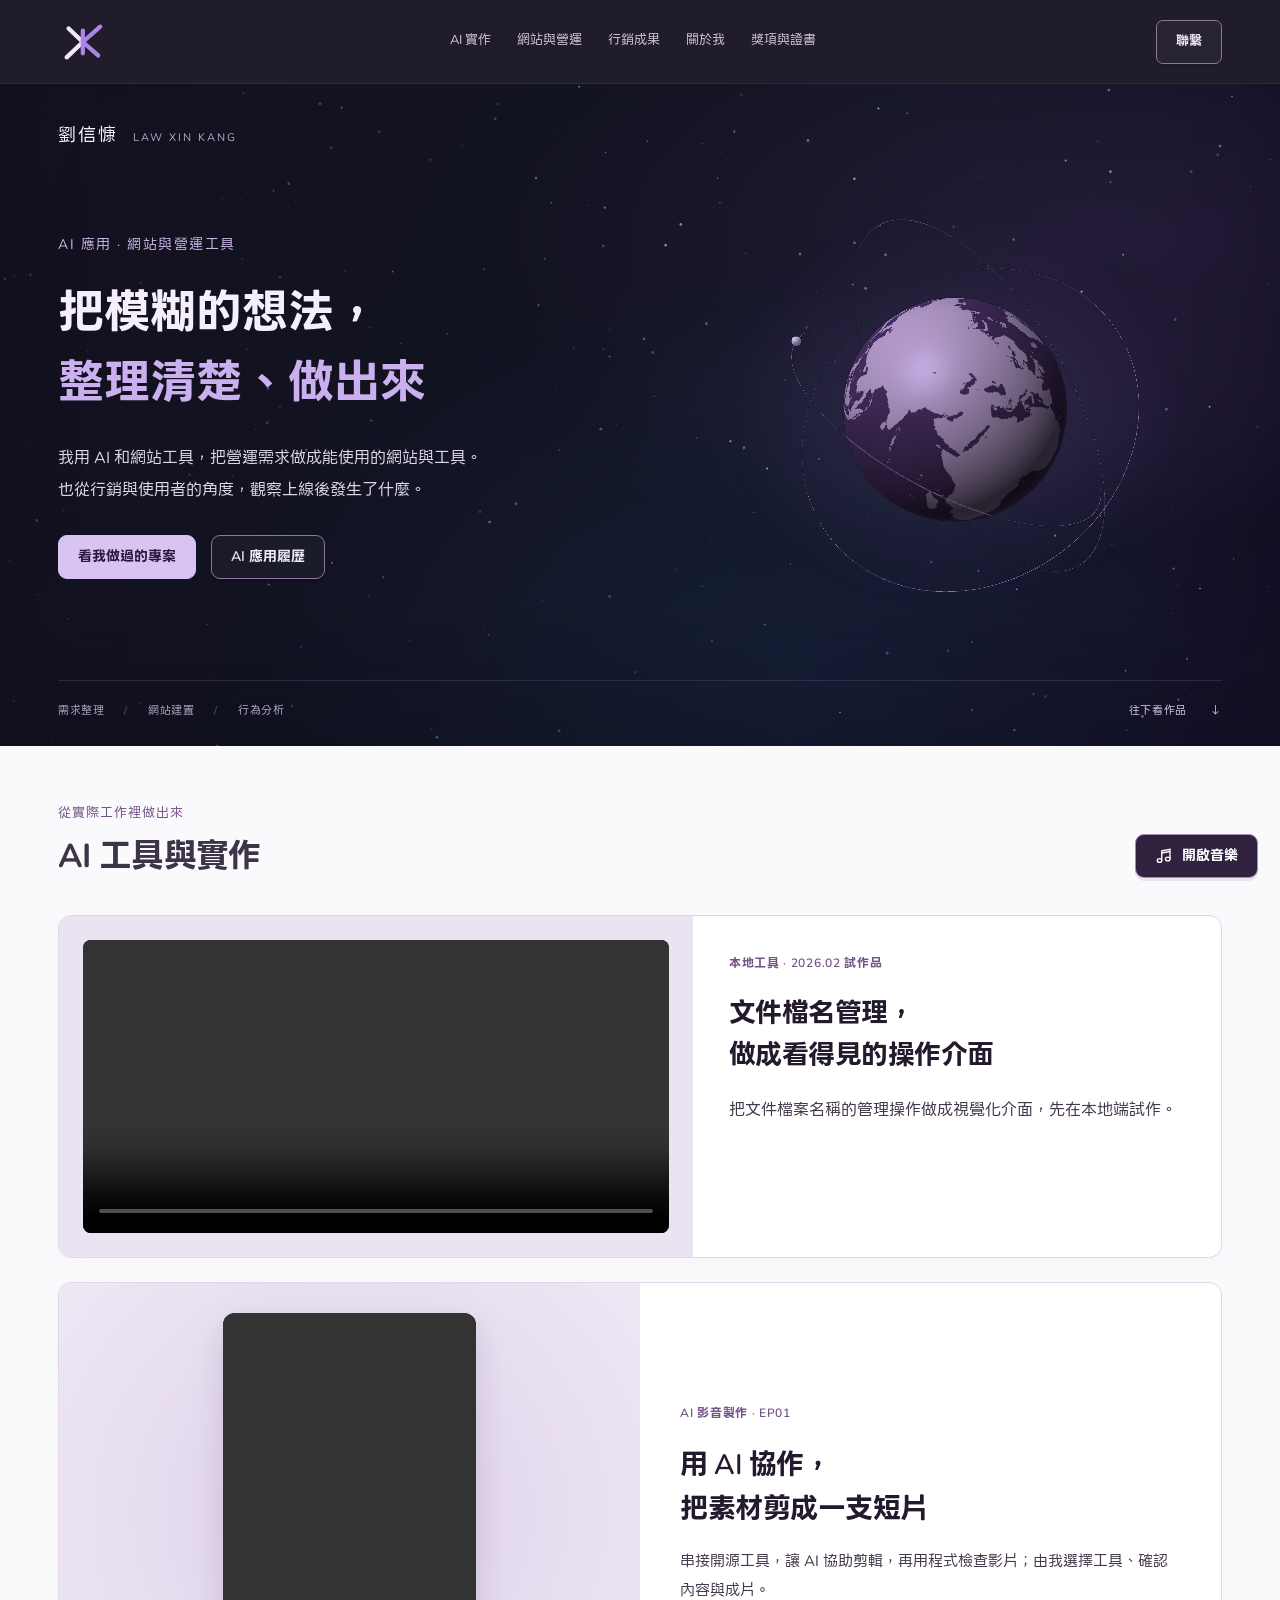
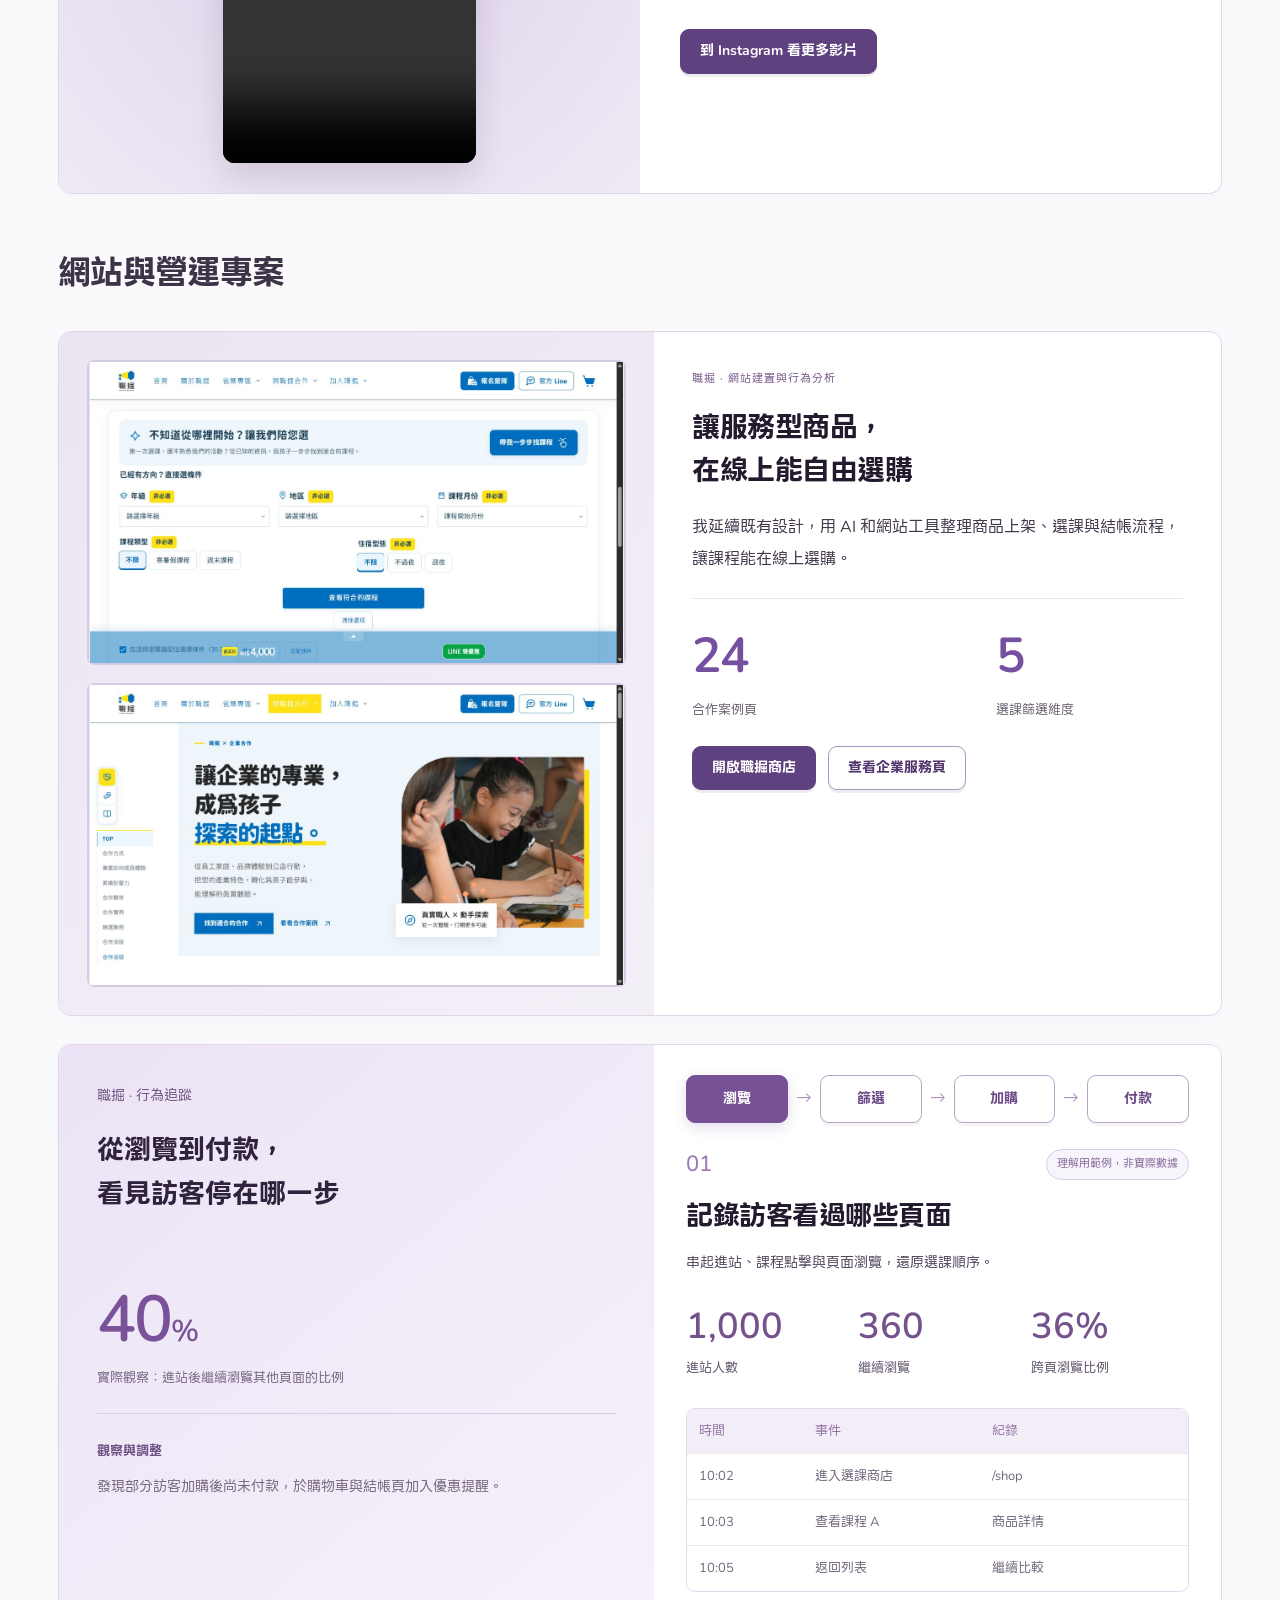
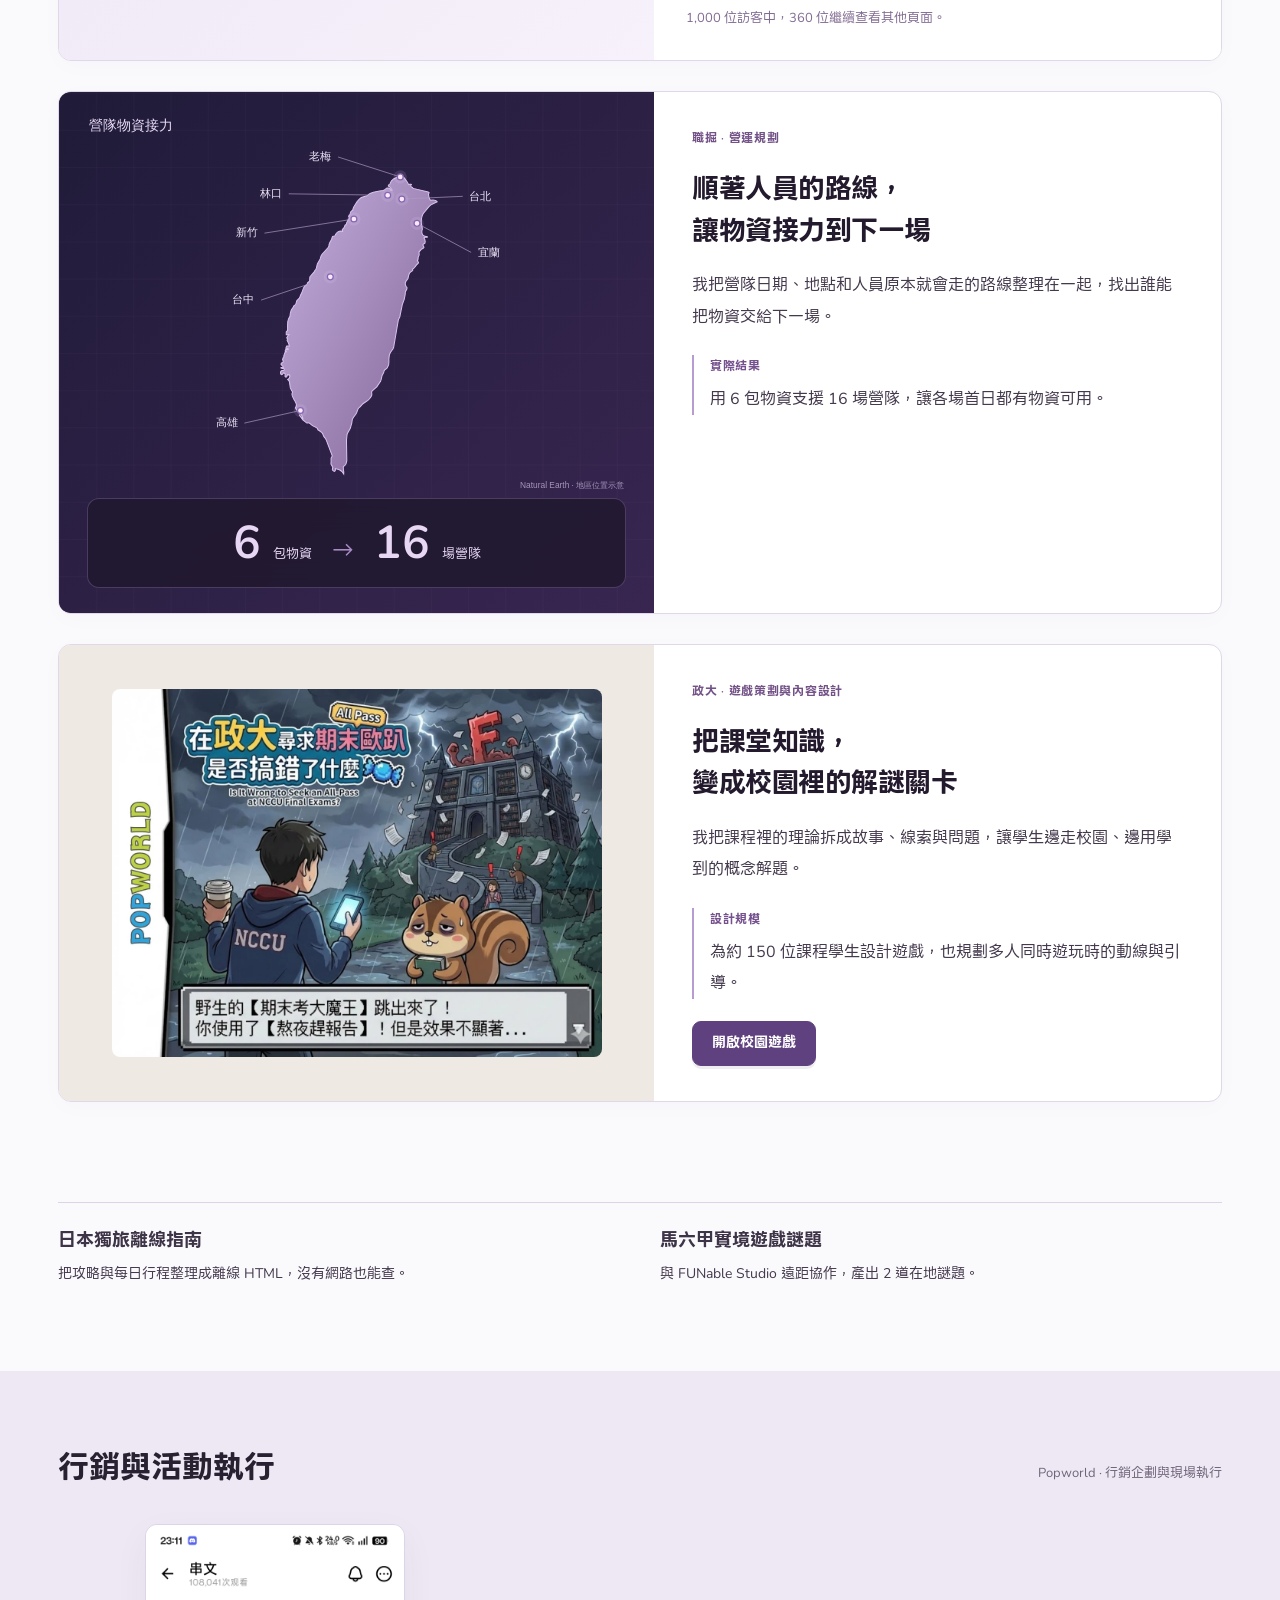
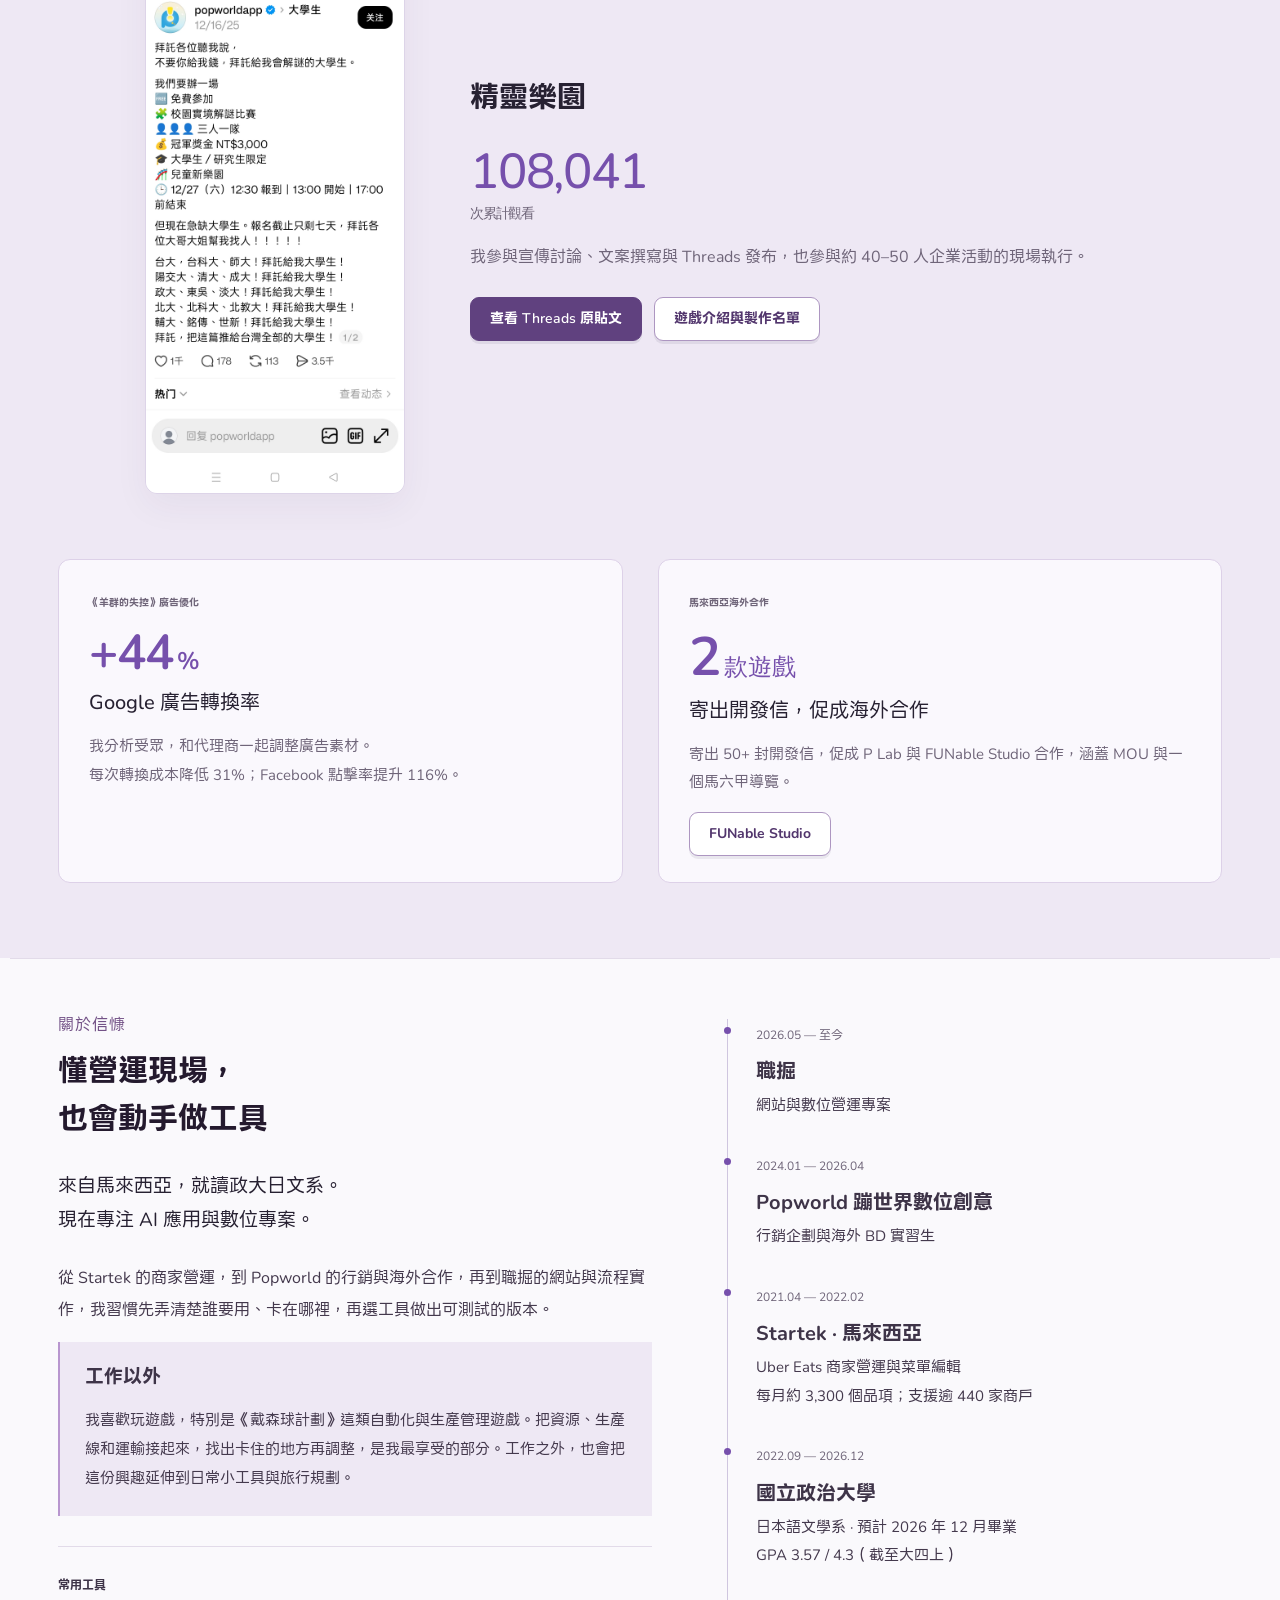
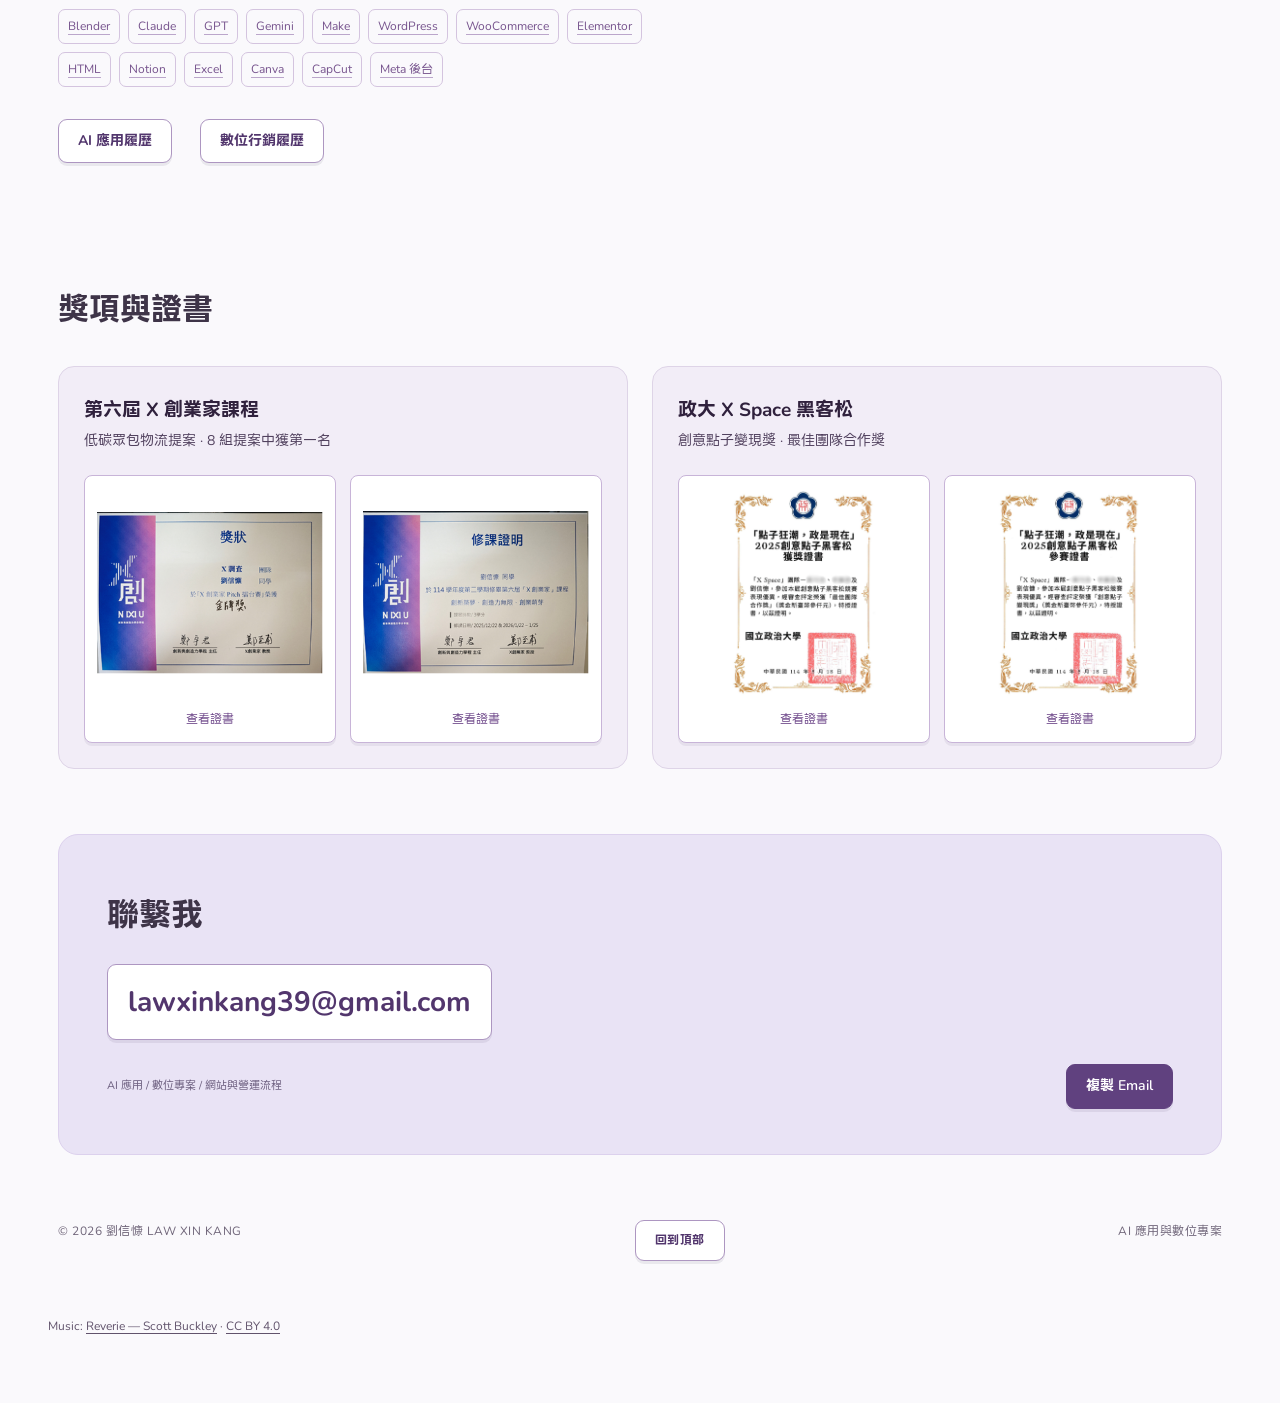
==== index.html @ 1398ddf8 "Add portfolio website" ====
<!doctype html>
<html lang="zh-Hant"><head><meta charset="UTF-8"><meta name="viewport" content="width=device-width, initial-scale=1"><meta name="description" content="劉信慷 Law Xin Kang 的個人作品集。用 AI 和網站工具，把模糊的想法整理清楚，做成能使用的網站與工具。"><meta name="theme-color" content="#131025"><title>劉信慷 Law Xin Kang｜AI 應用與數位專案</title><link rel="icon" href="xk-logo.svg?v=04" type="image/svg+xml"><script src="app.js" defer></script><style>500;600;700;800;900&family=Space+Grotesk:wght@400;500;600;700&display=swap');
:root{--bg:#f7f6fa;--ink:#211c35;--muted:#686275;--purple:#7148d5;--blue:#315be8;--red:#d8465b;--line:#dedbe7;--dark:#131025;--radius:18px;--nav:85px}*{box-sizing:border-box}html{scroll-behavior:smooth;scroll-padding-top:calc(var(--nav) + 24px)}body{margin:0;background:var(--bg);color:var(--ink);font-family:'Nunito','Huninn',sans-serif;font-size:16px;line-height:1.85}a{color:inherit;text-decoration:none}button{font:inherit;cursor:pointer}a,button,summary{-webkit-tap-highlight-color:transparent}a:focus-visible,button:focus-visible,summary:focus-visible{outline:3px solid var(--blue);outline-offset:6px}::selection{background:#d7c5ff;color:#211c35}.wrap{max-width:1260px;margin:0 auto;padding-left:48px;padding-right:48px}header{height:var(--nav);position:sticky;top:0;z-index:20;display:flex;align-items:center;justify-content:space-between;padding:0 max(32px,calc((100vw - 1164px)/2));background:#f7f6faf2;border-bottom:1px solid var(--line);backdrop-filter:blur(16px)}.wordmark{font-size:30px;font-weight:700;letter-spacing:-2px}.wordmark span{color:var(--purple);margin-left:4px}nav{display:flex;gap:36px;font-size:14px}nav a,.text-link{position:relative}nav a:after,.text-link:after{content:'';position:absolute;left:0;right:0;bottom:-5px;height:1px;background:var(--purple);transform:scaleX(0);transform-origin:left;transition:transform .25s}nav a:hover:after,.text-link:hover:after{transform:scaleX(1)}.contact-nav{font-size:14px;border:1px solid var(--line);border-radius:50px;padding:8px 18px}.contact-nav:hover{border-color:var(--purple);background:#ece7f6}.contact-nav span{margin-left:18px}.eyebrow,.edition,.mini{font-size:11px;font-weight:600;letter-spacing:1.6px}.eyebrow{margin:0 0 20px;color:var(--muted)}.hero{padding-top:40px}.hero-top,.hero-bottom{display:flex;align-items:center;justify-content:space-between}.hero-top .eyebrow{margin:0}.eyebrow i{display:inline-block;background:var(--purple);width:7px;height:7px;border-radius:50%;margin-right:10px}.edition{color:var(--muted)}.hero-grid{display:grid;grid-template-columns:1.25fr 1fr;gap:40px;align-items:center;min-height:560px;padding:50px 0 64px}.role{color:var(--purple);font-size:14px;letter-spacing:2px;margin-bottom:20px}h1{font-size:clamp(38px,4.3vw,59px);line-height:1.4;letter-spacing:-2px;margin:0 0 24px;font-weight:800}h1 .highlight{display:inline;background:linear-gradient(110deg,var(--purple),var(--blue));background-clip:text;color:transparent}.intro{font-size:15px;line-height:2;color:var(--muted);max-width:540px}.actions{display:flex;gap:28px;align-items:center;flex-wrap:wrap;margin-top:32px}.button{display:inline-flex;gap:30px;align-items:center;padding:13px 23px;border-radius:50px;font-size:14px;font-weight:500;transition:background .2s,transform .2s}.primary{color:white;background:var(--ink)}.primary:hover{background:var(--purple);transform:translateY(-3px)}.button span,.email-link span{display:inline-block;transition:transform .25s}.button:hover span,.email-link:hover span{transform:translate(3px,-3px)}.text-link{font-size:13px}.hero-bottom{border-top:1px solid var(--line);padding:21px 0;font-size:11px;letter-spacing:1px;color:var(--muted)}.system{position:relative;height:400px;isolation:isolate;border:1px solid #d8d2e8;border-radius:180px 180px 26px 26px;background:radial-gradient(ellipse at 45% 45%,#c7b7f74d,transparent 65%);overflow:hidden}.system-head,.system-foot{position:absolute;left:25px;right:25px;font-size:9px;letter-spacing:1.4px;display:flex;justify-content:space-between}.system-head{top:30px}.system-foot{bottom:24px;justify-content:center;color:var(--muted)}.red-dot{width:7px;height:7px;border-radius:50%;background:var(--red)}.orbit{width:275px;height:275px;border:1px solid #b9a9dc;border-radius:50%;position:absolute;left:50%;top:49%;transform:translate(-50%,-50%) rotate(-25deg)}.orbit-two{width:180px;height:330px;transform:translate(-50%,-50%) rotate(40deg);border-color:#aab8ec}.core{position:absolute;left:50%;top:49%;transform:translate(-50%,-50%);display:flex;flex-direction:column;align-items:center;justify-content:center;width:172px;height:172px;background:var(--dark);color:white;border-radius:50%;box-shadow:0 18px 50px #6852a33b}.core strong{font-size:34px;letter-spacing:-1px}.core span{font-size:9px;color:#c7beda;letter-spacing:1px}.node{position:absolute;padding:8px 13px;font-size:11px;background:#fbfaff;border:1px solid var(--line);border-radius:30px;box-shadow:0 6px 18px #2815480b}.node b{font-size:10px;color:var(--purple);margin-right:8px}.n1{top:82px;left:25px}.n2{top:106px;right:18px}.n3{bottom:89px;left:18px}.n4{bottom:70px;right:24px}.works,.approach,.about{padding-top:102px;padding-bottom:100px}.section-heading{display:flex;justify-content:space-between;align-items:flex-end;gap:35px;margin-bottom:42px}h2{font-size:36px;line-height:1.55;letter-spacing:-1px;margin:0;font-weight:700}.section-heading>p{font-size:13px;color:var(--muted);margin:0 0 6px;line-height:1.9}.project{border:1px solid var(--line);border-radius:var(--radius);overflow:hidden;background:#fff}.featured{display:grid;grid-template-columns:1fr 1fr;margin-bottom:28px}.project-art{position:relative;overflow:hidden;min-height:300px;padding:28px 32px 45px}.commerce{background:#eae5f6;display:flex;align-items:center;min-height:470px}.art-caption{position:absolute;top:22px;left:28px;font-size:9px;letter-spacing:1.3px;color:#65577e}.visual-note{position:absolute;bottom:15px;left:20px;right:20px;text-align:center;font-size:9px;color:#706282}.browser-model{width:100%;border:1px solid #bfb3d6;border-radius:10px;overflow:hidden;background:#fcfbff;transform:rotate(-3deg);box-shadow:15px 24px 0 #d5cbea;transition:transform .4s}.project:hover .browser-model{transform:rotate(0)}.browser-bar{background:#f0ecf6;padding:9px 12px;display:flex;gap:5px;align-items:center;border-bottom:1px solid #d8d1e5}.browser-bar i{height:5px;width:5px;background:#b1a7c2;border-radius:50%}.browser-bar span{margin-left:auto;font-size:8px;color:#7e708e}.browser-content{padding:24px}.mock-nav{font-weight:800;color:#54406f;font-size:13px}.mock-nav span{float:right;font-size:7px;font-weight:400;letter-spacing:1px}.mock-title{font-size:24px;font-weight:700;margin:22px 0 15px}.chips{display:flex;gap:6px;flex-wrap:wrap}.chips span{font-size:8px;border:1px solid #d2c8e2;border-radius:20px;padding:3px 11px}.mock-cards{display:flex;gap:9px;margin-top:20px}.mock-cards>div{width:33.3%;height:97px;background:#ded7ef;border-radius:5px;padding:12px;display:flex;flex-direction:column;justify-content:space-between}.mock-cards>div:nth-child(2){background:#dbe3fa}.mock-cards>div:nth-child(3){background:#f0dae1}.mock-cards em{font-size:22px;font-style:normal;color:#6e568d}.mock-cards b{font-size:10px}.mock-check{font-size:9px;margin-top:18px;padding-top:12px;border-top:1px solid var(--line)}.mock-check span{float:right;color:var(--purple)}.project-copy{padding:36px}.project-copy .eyebrow{font-size:10px;letter-spacing:.7px;margin-bottom:18px}.project-copy h3{font-size:26px;line-height:1.6;margin:0 0 18px;letter-spacing:-.5px}.project-copy>p{color:var(--muted);font-size:14px;line-height:1.9}.metrics{display:flex;gap:35px;margin:26px 0}.metrics strong{display:block;font-size:35px;font-weight:500;line-height:1.2}.metrics span{font-size:10px;color:var(--muted)}.tags{display:flex;gap:7px;flex-wrap:wrap;margin:22px 0}.tags span{background:#f4f1f9;padding:3px 9px;border-radius:4px;font-size:10px;color:#6b587f}details{border-top:1px solid var(--line)}summary{list-style:none;cursor:pointer;display:flex;align-items:center;justify-content:space-between;gap:15px;padding-top:18px;font-size:13px;font-weight:500}summary::-webkit-details-marker{display:none}summary>span:last-child{color:var(--purple);font-size:21px;transition:transform .2s}details[open] summary>span:last-child{transform:rotate(45deg)}.detail{padding-top:5px;animation:reveal .3s ease}.detail h4{font-size:13px;margin:23px 0 8px}.detail p{font-size:13px;color:var(--muted);margin:0}.project-pair{display:grid;grid-template-columns:1fr 1fr;gap:28px;align-items:start}.journey{background:#e8edf9}.journey-flow{display:flex;align-items:center;gap:11px;margin-top:55px;justify-content:center}.journey-flow span{background:#fff;padding:12px 18px;border-radius:7px;font-size:12px;box-shadow:0 5px 12px #315be80a}.journey-flow b{font-size:15px;color:#8498cb;font-weight:400}.journey-flow .pay{border:1px dashed var(--red);color:var(--red);background:#fff8fa}.insight{display:flex;gap:12px;margin:25px auto 0;width:max-content;max-width:100%;align-items:flex-start}.insight i{background:var(--red);width:5px;height:5px;margin-top:9px;border-radius:50%}.insight small{font-size:8px;color:#636d8f;letter-spacing:1px}.insight strong{display:block;font-size:18px}.insight p{font-size:10px;color:#65708d;margin:4px 0}.logistics{background:#221b36;color:white}.logistics .art-caption,.logistics .visual-note{color:#c6badc}.route-graphic{position:relative;height:190px;margin-top:15px}.route-number{position:absolute;top:65px;width:100%;text-align:center;font-size:50px;letter-spacing:-2px}.route-number span{font-size:10px;letter-spacing:0;margin:0 6px;color:#c3b7d8}.route-number b{font-size:25px;color:#9981cd;padding:0 8px}.route-line{position:absolute;border-top:1px solid #675087;width:90%;left:5%;transform:rotate(-12deg);top:48px}.r2{transform:rotate(16deg);top:148px;border-color:#535d9d}.r3{transform:rotate(-8deg);top:155px;border-color:#a95164}.dot{position:absolute;height:10px;width:10px;border:2px solid #a793ca;background:#221b36;border-radius:50%}.d1{left:8%;top:72px}.d2{left:48%;top:36px}.d3{right:9%;top:7px}.d4{left:20%;top:154px;border-color:#ee8195}.d5{right:9%;top:187px;border-color:#7592ed}.route-places{font-size:9px;letter-spacing:.4px;text-align:center;color:#c3b7d8}.marketing{background:var(--dark);color:#f8f6ff;padding:80px 0}.marketing .eyebrow,.marketing .section-heading>p{color:#b6abc9}.marketing h2{font-size:31px}.impact-grid{display:grid;grid-template-columns:repeat(3,1fr);gap:45px}.impact-grid article{border-top:1px solid #463c5e;padding-top:24px}.impact-grid .mini{color:#b9accd;font-size:10px;letter-spacing:0}.impact-grid strong{display:block;font-size:65px;line-height:1.5;letter-spacing:-2px;font-weight:500;color:#bb9aff}.impact-grid article:nth-child(2) strong{color:#8da6ff}.impact-grid article:nth-child(3) strong{color:#f39aab}.impact-grid strong span{font-size:24px;letter-spacing:0;margin-left:5px}.impact-grid h3{font-size:16px;font-weight:500;margin:0}.impact-grid p{font-size:12px;color:#b9b0c8}.data-note{font-size:10px;color:#a99dbd;margin-top:28px}.steps{display:grid;grid-template-columns:repeat(4,1fr);gap:28px;padding-top:15px}.steps article{border-top:1px solid var(--line);padding-top:24px}.steps span{font-size:10px;color:var(--purple);letter-spacing:.6px}.steps h3{font-size:20px;font-weight:600;margin:20px 0 10px}.steps p{font-size:13px;color:var(--muted)}.experiments{margin-top:72px;background:#eeebf3;border-radius:var(--radius);padding:32px 38px;display:grid;grid-template-columns:.85fr 1.4fr;column-gap:50px}.experiments>div{grid-row:1/4}.experiments h3{font-size:20px;max-width:250px}.experiments details:first-of-type{border:0}.experiments summary{padding:17px 0}.experiments summary b{font-size:14px;font-weight:500}.experiments small{display:block;color:var(--muted);font-size:10px;margin-top:4px}.experiments details p{font-size:13px;color:var(--muted);padding-bottom:15px;margin:0}.about{border-top:1px solid var(--line);display:grid;grid-template-columns:1fr 1fr;gap:110px}.about-lead{font-size:24px!important;color:var(--ink)!important;line-height:1.8!important;margin:25px 0}.about>div>p{font-size:14px;color:var(--muted);line-height:2}.toolbox{margin-top:30px;border-top:1px solid var(--line);padding-top:18px}.toolbox h3{font-size:12px}.toolbox p{font-size:12px;color:var(--muted);line-height:2.2}.timeline article{border-left:1px solid #cfc6df;padding:0 0 30px 28px;position:relative}.timeline article:before{content:'';position:absolute;left:-4px;top:8px;height:7px;width:7px;border-radius:50%;background:var(--purple)}time{font-size:11px;color:var(--muted)}.timeline h3{font-size:16px;margin:8px 0 5px}.timeline p{font-size:12px;color:var(--muted);margin:0}.awards{background:#ebe6f4;border-radius:10px;padding:22px 28px;margin-top:8px}.awards span{font-size:10px;color:var(--purple)}.awards p{margin-top:15px}.awards b{font-weight:500;color:var(--ink)}.contact{background:#e9e3f5;border:1px solid #dcd1ed;border-radius:20px;padding-top:55px;padding-bottom:45px;margin-bottom:65px;max-width:1164px}.contact h2{font-size:38px;line-height:1.6}.contact h2 span{color:var(--purple)}.email-link{display:flex;justify-content:space-between;font-size:clamp(18px,3vw,34px);border-bottom:1px solid #c8b9df;padding:28px 0 20px;letter-spacing:-.8px}.contact-bottom{display:flex;align-items:center;flex-wrap:wrap;gap:18px;margin-top:24px;font-size:11px;color:#6a5c7d}.contact-bottom button{margin-left:auto;border:1px solid #c8b9df;background:transparent;border-radius:30px;font-size:11px;padding:8px 17px;color:var(--ink)}.contact-bottom button:hover{background:#dfd4ef}#copy-status:empty{display:none}footer{display:flex;justify-content:space-between;padding-bottom:35px;font-size:10px;color:var(--muted);letter-spacing:.5px}.skip{position:fixed;top:-100px;left:20px;z-index:50;padding:12px;background:white}.skip:focus{top:10px}@keyframes reveal{from{opacity:0;transform:translateY(8px)}to{opacity:1;transform:translateY(0)}}.hero-grid>div:first-child{animation:reveal .65s ease both}.hero-grid>.system{animation:reveal .8s .1s ease both}@media(min-width:1500px){.hero-grid{min-height:640px}}@media(max-width:1000px){.wrap{padding-left:30px;padding-right:30px}.hero-grid{gap:25px;grid-template-columns:1.2fr 1fr}h1{font-size:43px}.system{height:350px}.orbit{width:230px;height:230px}.orbit-two{width:150px;height:280px}.core{width:145px;height:145px}.node{padding:6px 9px;font-size:10px}.n1{left:8px}.n2{right:8px}.n3{left:8px}.n4{right:8px}.project-copy{padding:28px}.project-art{padding-left:22px;padding-right:22px}.journey-flow{gap:7px}.journey-flow span{padding:10px 12px}.about{gap:55px}.contact{margin-left:30px;margin-right:30px}.metrics{gap:24px}}
@media(max-width:740px){:root{--nav:72px}header{padding:0 22px}nav{gap:18px;font-size:12px}.contact-nav{display:none}.wordmark{font-size:25px}.wrap{padding-left:22px;padding-right:22px}.hero{padding-top:25px}.edition{display:none}.hero-grid{grid-template-columns:1fr;padding:26px 0 30px;gap:35px}.role{font-size:12px;margin:5px 0 16px}h1{font-size:clamp(35px,8.2vw,51px);letter-spacing:-1.5px}.intro{font-size:14px}.desktop{display:none}.actions{gap:22px;margin-top:24px}.system{max-width:430px;width:100%;margin:auto;height:330px;border-radius:130px 130px 20px 20px}.system-head{top:25px;font-size:8px}.n1{left:22px;top:75px}.n2{right:22px;top:85px}.n3{left:22px;bottom:70px}.n4{right:22px;bottom:65px}.hero-bottom{font-size:9px;gap:15px;align-items:flex-start}.hero-bottom span{max-width:160px}.works,.approach,.about{padding-top:64px;padding-bottom:64px}.section-heading{display:block;margin-bottom:28px}h2{font-size:28px}.section-heading>p{margin-top:18px;font-size:12px}.eyebrow{font-size:9px;margin-bottom:16px}.featured{display:block}.commerce{min-height:380px;padding:60px 35px}.browser-model{max-width:420px;margin:auto}.project-pair{grid-template-columns:1fr;gap:24px}.project-copy{padding:26px}.project-copy h3{font-size:23px}.project-copy>p{font-size:13px}.project-art{min-height:285px}.metrics strong{font-size:31px}.metrics{gap:32px}.journey-flow{gap:10px}.journey-flow span{padding:10px 15px}.marketing{padding:55px 0}.marketing h2{font-size:27px}.impact-grid{grid-template-columns:1fr;gap:22px}.impact-grid strong{font-size:54px}.impact-grid p{max-width:400px}.steps{grid-template-columns:1fr 1fr;gap:24px}.steps h3{font-size:18px}.steps p{font-size:12px}.experiments{display:block;padding:26px;margin-top:40px}.experiments>div{margin-bottom:18px}.experiments h3{max-width:none;font-size:19px}.experiments summary b{font-size:12px}.about{display:block}.about .timeline{margin-top:50px}.about-lead{font-size:21px!important}.contact{margin:0 16px 40px;padding:32px 25px}.contact h2{font-size:26px}.email-link{font-size:20px;letter-spacing:-.7px;gap:10px}.contact-bottom{font-size:10px;gap:12px}.contact-bottom button{margin-left:0}footer{font-size:8px;gap:20px;flex-wrap:wrap}footer>span:last-child{display:none}}
@media(prefers-reduced-motion:reduce){html{scroll-behavior:auto}*,*:before,*:after{animation:none!important;transition:none!important}}

/* Original composition, with bounded evidence and readable controls. */
.wordmark img{display:block;width:56px;height:56px}.contact-nav{font-size:14px}.button.secondary{border:1px solid #b2a1c7;color:var(--ink);background:transparent}.button.secondary:hover{background:#e9e1f4}.hero-grid{min-height:520px}.intro{font-size:16px}.hero-top .eyebrow{font-size:12px}.project-copy>p{font-size:15px}.project-copy .eyebrow{font-size:12px}.project-cta{margin-top:14px}.project-art.real-commerce{padding:32px;display:flex;align-items:center;min-height:470px}.real-commerce>a{display:block;width:100%}.real-commerce img{display:block;width:100%;height:auto;border-radius:8px;border:1px solid #d3c8e2;box-shadow:0 12px 28px #2c174514}.real-commerce .commerce-secondary{width:72%;margin:22px 0 0 auto}.campus-feature{margin-top:28px;margin-bottom:0}.campus-art{display:flex;align-items:center;justify-content:center;background:#eee9e3;padding:30px;min-height:420px}.campus-art>img{width:100%;height:auto;max-width:520px;border-radius:8px}.campus-inset{display:flex;align-items:center;gap:18px;margin:24px 0}.campus-inset img{width:46%;max-width:240px;height:auto;border-radius:6px}.campus-inset p{font-size:12px;line-height:1.9;color:var(--muted)}.marketing{background:#efebf5;color:var(--ink)}.marketing .section-heading>p{color:var(--muted)}.fairy-evidence{display:grid;grid-template-columns:270px 1fr;gap:65px;align-items:center;max-width:940px;margin:0 auto 65px}.threads-evidence{display:block;border:1px solid #ddd4e8;border-radius:12px;overflow:hidden;box-shadow:0 12px 35px #37234f0d}.threads-evidence img{display:block;width:100%;height:auto}.fairy-evidence h3{font-size:28px;margin:0}.fairy-evidence p{font-size:15px;color:var(--muted);line-height:1.9}.fairy-evidence .fairy-number{font-size:44px;line-height:1.4;color:var(--purple);margin:20px 0;font-weight:500}.fairy-number span{font-size:14px;color:var(--muted);display:block}.fairy-evidence .attribution{font-size:12px}.fairy-evidence .actions{gap:12px;margin-top:24px}.fairy-evidence .button{font-size:13px;padding:12px 18px}.impact-grid{grid-template-columns:1fr 1fr;gap:65px}.impact-grid article{border-color:#d0c5e0}.impact-grid .mini,.impact-grid p{color:var(--muted)}.impact-grid strong,.impact-grid article:nth-child(2) strong{color:var(--purple);font-size:54px}.impact-grid h3{font-size:18px}.impact-grid p{font-size:14px}.experiments{display:block;padding:36px 40px}.experiments>div{margin-bottom:24px}.experiments h3{max-width:none;font-size:24px}.experiments article{border-top:1px solid #d8cfe4;padding:22px 0}.experiments h4{font-size:17px;margin:0 0 9px}.experiments article>p{font-size:14px;line-height:1.9;color:var(--muted);max-width:800px}.experiments video{display:block;width:100%;max-width:900px;max-height:510px;margin:22px auto 0;border-radius:10px;background:#201a30}.timeline p{font-size:14px}.timeline h3{font-size:18px}.timeline time{font-size:12px}.about>div>p{font-size:15px}.awards{padding:24px}.awards h3{margin:0;font-size:18px}.awards p{font-size:13px}.certificate-row{display:flex;gap:14px;align-items:center;margin:16px 0 24px}.certificate-row a{display:block;width:50%}.certificate-row img{display:block;max-width:100%;width:auto;height:auto;max-height:130px;margin:auto}.certificate-row.portrait img{max-height:200px}.contact h2{font-size:32px}.system-head{font-size:11px}.system-foot:empty{display:none}.system .core span{font-size:11px}.system .node{font-size:12px}.project-pair .project-copy h3{font-size:25px}.tags span{font-size:11px}.metrics span{font-size:11px}.steps p{font-size:14px}.steps span{font-size:11px}.steps h3{font-size:21px}footer{font-size:12px}a:focus-visible,button:focus-visible{outline:3px solid var(--purple);outline-offset:5px}
@media(max-width:740px){.hero-grid{min-height:0}.hero-grid h1{font-size:38px}.intro{font-size:15px}.wordmark img{width:45px;height:45px}.real-commerce .commerce-secondary{width:80%}.project-art.real-commerce{min-height:0;padding:28px 24px}.campus-art{min-height:0;padding:24px}.campus-inset{gap:14px}.fairy-evidence{display:block}.threads-evidence{max-width:240px;margin:0 auto 30px}.fairy-evidence h3{font-size:26px}.fairy-evidence .fairy-number{font-size:38px}.impact-grid{grid-template-columns:1fr;gap:28px}.experiments{padding:24px}.experiments h3{font-size:22px}.about .timeline{margin-top:40px}.certificate-row img{max-height:110px}.certificate-row.portrait img{max-height:180px}.contact-nav{display:block;font-size:12px;padding:7px 11px}header nav a[href="#approach"]{display:none}header nav{gap:15px}.contact-nav span{display:none}.contact h2{font-size:28px}}

.wordmark svg{display:block;width:56px;height:56px}@media(max-width:740px){.wordmark svg{width:45px;height:45px}}

/* A restrained orbital theme. Existing project layouts remain intact. */
:root{--bg:#faf9fc;--ink:#252033;--muted:#696473;--purple:#7950bd}
body{font-family:'Nunito','Huninn',sans-serif}
header{background:#171322f5;border-bottom:1px solid #ffffff12;color:#eee9f6;backdrop-filter:blur(18px)}
header .wordmark svg path:first-child{stroke:#eee8f7}header .wordmark svg path:last-child{stroke:#ac84e7}
header .contact-nav{border-color:#ffffff30;border-radius:7px;font-size:13px}header .contact-nav:hover{background:#ffffff12;border-color:#bca5dc}
header nav{font-size:13px;color:#d0c7dd}.wordmark svg{width:52px;height:52px}
.space-hero{background:radial-gradient(ellipse at 76% 40%,#302143 0,transparent 49%),#171322;color:#f4effb;position:relative;overflow:hidden}
.space-hero:before{content:'';position:absolute;inset:0;pointer-events:none;opacity:.3;background-image:radial-gradient(circle at 13% 13%,#fff 0 1px,transparent 1.5px),radial-gradient(circle at 40% 83%,#fff 0 1px,transparent 1.5px),radial-gradient(circle at 91% 23%,#fff 0 1px,transparent 1.5px),radial-gradient(circle at 62% 71%,#fff 0 1px,transparent 1.5px)}
.space-hero>.wrap{position:relative}.hero-identity{display:flex;align-items:baseline;gap:15px;padding-top:34px}.hero-identity span:first-child{font-size:17px;font-weight:500;letter-spacing:2px}.hero-identity span:last-child{font-size:11px;letter-spacing:2px;color:#b4a7c7}
.space-grid{display:grid;grid-template-columns:1.13fr 1fr;gap:26px;align-items:center;padding:25px 0 38px;min-height:455px}.space-copy{padding:8px 0 16px}.space-copy .role{font-size:13px;font-weight:400;color:#bda5df;letter-spacing:1.5px;margin:0 0 20px}.space-copy h1{font-size:clamp(34px,3.7vw,49px);line-height:1.5;font-weight:600;letter-spacing:-1.5px;margin:0 0 25px}.space-copy h1>span{color:#cbb0f0}.space-intro{font-size:15px;line-height:2;color:#c5bdcf;max-width:510px;margin:0}.space-copy .actions{gap:15px;margin-top:29px}.space-copy .button{border-radius:7px;padding:12px 20px;font-size:13px;gap:24px}.space-copy .primary{background:#d5bdf6;color:#241733}.space-copy .primary:hover{background:#e2d1fa;transform:translateY(-2px)}.space-copy .secondary{color:#e1d8ed;border-color:#746582}.space-copy .secondary:hover{background:#ffffff0c}.space-footer{display:flex;align-items:center;justify-content:space-between;font-size:11px;letter-spacing:.6px;color:#b3a6c3;border-top:1px solid #bda5df26;padding:20px 0 24px}.separator{color:#665575;margin:0 20px}.space-footer a{color:#d4c5e7}.space-footer a>span{margin-left:20px}
.orbital-scene{position:relative;aspect-ratio:560/470;width:100%;max-width:560px;justify-self:end}.orbital-drawing{display:block;width:100%;height:auto;overflow:visible}.orbit-label{position:absolute;color:#e1d7ed;font-size:12px;letter-spacing:2px;border-bottom:1px solid #a283c965;padding:0 2px 7px}.label-idea{left:23%;top:18%}.label-plan{right:6%;top:27%}.label-build{right:19%;bottom:22%}.label-review{left:6%;bottom:28%}.orbit-caption{position:absolute;bottom:0;left:0;width:100%;text-align:center;color:#a99ab9;font-size:11px;letter-spacing:1px;margin:0}.signal{animation:signal 4s ease-in-out infinite}@keyframes signal{0%,100%{opacity:.55}50%{opacity:1}}
.works{padding-top:76px}.section-heading{margin-bottom:33px}.section-kicker{font-size:12px;color:#7c628f;letter-spacing:1px;margin:0 0 7px}.works>.section-heading h2{font-size:33px;letter-spacing:-.7px;line-height:1.5}.works>.section-heading>p{font-size:13px}.orbit-feature{grid-template-columns:1.05fr 1fr;border:1px solid #e4deeb;border-radius:12px;box-shadow:0 12px 38px #36214b04}.orbit-feature .project-art{background:linear-gradient(145deg,#ebe5f2,#f3eff7);padding:36px 30px;display:flex;flex-direction:column;align-items:stretch;justify-content:center;gap:27px}.screen-chrome{height:25px;display:flex;align-items:center;gap:4px;background:#fff;border:1px solid #d8d0e2;border-bottom:0;border-radius:7px 7px 0 0;padding:0 10px}.screen-chrome>span{width:4px;height:4px;border-radius:50%;background:#c3b7d1}.screen-chrome small{font-size:8px;color:#91869c;margin-left:10px;letter-spacing:.5px}.orbit-feature .real-commerce>a>img{border-radius:0 0 6px 6px;box-shadow:0 10px 22px #39244b0a}.supporting-screen{display:flex;align-items:center;gap:20px}.supporting-screen>a{width:47%;flex-shrink:0}.supporting-screen img{border-radius:5px;box-shadow:none}.supporting-screen p{font-size:11px;line-height:1.9;color:#766785;margin:0}.supporting-screen p>a{display:block;color:#68458f;margin-top:9px}.orbit-feature .project-copy{padding:36px 38px}.orbit-feature .project-copy .eyebrow{font-size:11px;font-weight:500;color:#795c98;letter-spacing:1px;margin:0 0 17px}.orbit-feature .project-copy h3{font-size:28px;font-weight:600;line-height:1.55;margin-bottom:19px}.orbit-feature .project-copy>p{font-size:14px;line-height:1.95;margin:12px 0}.evidence-metrics{display:grid;grid-template-columns:1.5fr 1fr;gap:24px;border-top:1px solid #e9e4ee;padding-top:20px;margin-top:23px}.evidence-metrics>div{display:flex;flex-direction:column}.evidence-metrics strong{font-family:'Nunito',sans-serif;font-size:48px;line-height:1.1;font-weight:500;letter-spacing:-2px;color:#7650a0}.evidence-metrics strong span{font-size:25px;margin-left:3px}.evidence-metrics p{font-size:11px;line-height:1.6;color:#696071;margin:9px 0 0}.orbit-feature .project-copy .metric-context{font-size:10px;line-height:1.7;color:#89818e;margin:16px 0 0}.case-actions{display:flex;gap:23px;align-items:center;margin-top:25px;flex-wrap:wrap}.case-actions .button{font-size:12px;border-radius:6px;padding:11px 17px;gap:24px}.analysis-link{font-size:12px;color:#745091;border-bottom:1px solid #c8b8d5;padding:7px 0}.skip:focus{color:#211c35}
@media(min-width:1500px){.space-grid{min-height:490px}}
@media(max-width:1000px){.space-grid{gap:18px;grid-template-columns:1.15fr 1fr}.space-copy h1{font-size:37px}.space-intro{font-size:14px}.space-copy .actions{gap:12px}.space-copy .button{padding:11px 15px;gap:12px}.orbit-feature .project-copy{padding:30px 26px}.orbit-feature .project-copy h3{font-size:25px}.orbit-feature .project-art{padding:28px 23px}.supporting-screen{gap:12px}}
@media(max-width:740px){.space-grid{grid-template-columns:1fr;padding:32px 0 20px;gap:15px;min-height:0}.hero-identity{padding-top:25px}.hero-identity span:first-child{font-size:15px}.hero-identity span:last-child{font-size:10px}.space-copy h1{font-size:clamp(29px,7.4vw,43px);letter-spacing:-1px;line-height:1.5;margin-bottom:20px}.space-copy .role{font-size:11px;margin-bottom:15px}.space-intro{font-size:14px}.space-copy .actions{margin-top:24px}.space-copy .button{font-size:12px;padding:11px 15px;gap:14px}.orbital-scene{width:90%;max-width:390px;justify-self:center;margin-top:-6px}.orbit-caption{font-size:10px;letter-spacing:.4px}.orbit-label{font-size:11px}.space-footer{font-size:10px;padding:18px 0;gap:12px}.separator{margin:0 8px}.space-footer a>span{margin-left:8px}.works{padding-top:51px}.works>.section-heading h2{font-size:28px}.works>.section-heading>p{font-size:12px}.orbit-feature .project-art{padding:27px 23px;gap:22px}.orbit-feature .project-copy{padding:28px 25px}.orbit-feature .project-copy h3{font-size:26px}.orbit-feature .project-copy>p{font-size:14px}.evidence-metrics strong{font-size:44px}.case-actions{gap:20px}.wordmark svg{width:45px;height:45px}.supporting-screen p{font-size:10px}}
@media(prefers-reduced-motion:reduce){.signal{animation:none}}

@font-face{font-family:Huninn;src:url('fonts/Huninn-Regular.ttf') format('truetype');font-weight:400;font-display:swap}
@font-face{font-family:Nunito;src:url('fonts/Nunito.ttf') format('truetype');font-weight:200 1000;font-display:swap}
:root{--purple:#7650ac;--ink:#272132;--muted:#6f6579;--line:#e2dbe9;--nav:85px}
body,input,button,select,textarea{font-family:'Nunito','Huninn',sans-serif;line-height:1.9}
h1,h2,h3,h4{font-weight:600;letter-spacing:0;line-height:1.55}
.space-copy h1{font-weight:600;letter-spacing:0;font-size:clamp(32px,3.6vw,47px)}
.space-intro{font-size:16px}.space-copy .role{font-size:14px}.hero-identity span:first-child{font-size:18px}
.metrics strong,.evidence-metrics strong,.fairy-number,.impact-grid strong,.route-number,.case-stats strong,.view-count{font-family:'Nunito',sans-serif;line-height:1.35!important;padding-top:.08em;padding-bottom:.04em;overflow:visible!important;font-variant-numeric:lining-nums tabular-nums;letter-spacing:-.025em!important;font-weight:650}
.evidence-metrics strong{font-size:49px}.evidence-metrics strong span{font-weight:500}.evidence-metrics p{font-size:13px}.orbit-feature .project-copy .metric-context{font-size:11px}
.button,.space-copy .button,.case-actions .button,.fairy-evidence .button,.contact-nav,.nav-contact,.analysis-link,.text-link,button:not(.orbit-label){display:inline-flex;align-items:center;justify-content:center;min-height:44px;border-radius:9px;border:1px solid #a58ab9;padding:10px 19px;font-size:14px;font-weight:600;line-height:1.6;text-decoration:none;gap:9px;box-shadow:0 3px 0 #291d3e14;cursor:pointer;transition:background .18s,box-shadow .18s,transform .18s,color .18s}
.button.primary,.case-actions .primary{background:#60417f;color:white;border-color:#60417f}.button.secondary,.analysis-link,.text-link{background:#fff;color:#52366d;border-color:#ad96c1}
.button:hover,button:not(.orbit-label):hover{transform:translateY(-2px);box-shadow:0 5px 12px #39254b1a}.button.primary:hover{background:#755394}.button.secondary:hover,.analysis-link:hover,.text-link:hover{background:#f0eaf7;color:#412a58}
.button:active,button:not(.orbit-label):active{transform:translateY(1px);box-shadow:none}
a:focus-visible,button:focus-visible,.orbital-scene:focus-visible{outline:3px solid #b28ce1;outline-offset:5px}
.space-copy .primary{background:#d8c3f3;color:#29183e;border-color:#d8c3f3}.space-copy .primary:hover{background:#eadcfb}.space-copy .secondary,header .button.secondary,header .contact-nav,.case-hero .back-link{background:#ffffff09;color:#f0e8fa;border-color:#8c769f;box-shadow:0 3px 0 #0002}.space-copy .secondary:hover,header .button.secondary:hover,header .contact-nav:hover,.case-hero .back-link:hover{background:#ffffff17;color:white}
header .contact-nav{font-size:13px}header nav a:not(.button){padding:8px 0}.supporting-screen p>a.button{padding:7px 10px;min-height:36px;font-size:11px;line-height:1.5;width:max-content;max-width:100%}
.button span:empty{display:none}.analysis-link{margin:0}.button:after,.text-link:after{display:none}.contact .email-link{display:inline-flex;font-size:clamp(15px,2.7vw,28px);padding:15px 20px;margin-top:22px;border:1px solid #ad96c1;letter-spacing:0;max-width:100%;overflow-wrap:anywhere}.contact-bottom button{background:#60417f;color:white;border:1px solid #60417f;font-size:14px;padding:10px 19px}footer .button{font-size:12px;min-height:38px}
.orbital-scene{perspective:800px;touch-action:pan-y;outline-offset:8px}.orbital-drawing{transform:rotateX(var(--tilt-x,0deg)) rotateY(var(--tilt-y,0deg));transition:transform .3s ease,filter .3s ease;will-change:transform}.orbital-scene.is-exploring .orbital-drawing{filter:drop-shadow(0 0 18px #b284ed26)}
.orbit-label{font:500 12px/1.4 'Nunito','Huninn',sans-serif;border:1px solid #9e7cbd;border-radius:7px;background:#21162f;color:#e8d8fa;padding:7px 11px;box-shadow:0 2px 8px #0002;cursor:pointer;letter-spacing:.5px;transition:background .2s,transform .2s;z-index:2}.orbit-label:hover,.orbit-label[aria-pressed=true]{background:#d1b2ed;color:#261536;border-color:#d1b2ed;transform:translateY(-2px)}.orbit-caption{font-size:12px;min-height:2em;bottom:-8px;color:#c4b2d4;letter-spacing:0}.label-idea{top:16%}.label-plan{right:1%}.label-review{left:1%}.label-build{right:14%;bottom:20%}
.works>.section-heading>p{font-size:14px}.section-heading h2,.marketing h2,.approach h2{font-size:31px}.section-kicker{font-size:13px}.project{border-radius:13px;border-color:#e0d7e9;box-shadow:0 5px 24px #39204d05}.project-copy>p,.orbit-feature .project-copy>p{font-size:16px;line-height:1.95}.project-copy h3,.project-pair .project-copy h3{font-size:27px;font-weight:600;line-height:1.55}.project-copy .eyebrow{font-size:12px}.project-pair{display:flex;flex-direction:column;gap:30px}.work-row{display:grid;grid-template-columns:1.05fr 1fr;width:100%;align-items:stretch}.work-row .project-copy{padding:35px 38px}.work-row .project-art{min-height:355px;padding:30px;display:flex;flex-direction:column;justify-content:center}.work-row .campus-art{align-items:center}.campus-feature{margin:0}.work-row .campus-art img{max-width:490px}.art-label{font-size:14px;color:#7a638e;margin:0 0 22px}.logistics .art-label{color:#cbb5e3}.journey{background:#eee8f5}.journey-flow{margin:15px 0 20px;gap:9px}.journey-flow span{font-size:13px;padding:9px 13px}.insight{margin-top:10px}.insight strong{font-size:22px;font-weight:500}.insight p{font-size:12px}.visual-note{font-size:11px}.result-line{border-left:2px solid #b89bd1;padding-left:16px;margin:22px 0!important}.result-line>b{display:block;color:#75518e;font-size:12px;margin-bottom:6px;letter-spacing:.5px}.route-number{display:flex;align-items:baseline;justify-content:center;gap:10px;top:45px;font-size:48px;white-space:nowrap}.route-number strong{font-weight:600}.route-number span{font-size:13px;margin:0}.route-number b{font-size:22px;padding:0}.route-places{font-size:11px}.marketing{background:#eee8f4;padding:75px 0}.fairy-evidence{max-width:990px;grid-template-columns:260px 1fr;gap:65px}.fairy-evidence h3{font-size:29px}.fairy-evidence p{font-size:16px}.fairy-evidence .fairy-number{font-size:49px;margin:16px 0}.fairy-evidence .attribution{font-size:13px}.fairy-number span{font-size:14px}.impact-grid{gap:35px}.impact-grid article{background:#faf8fd;border:1px solid #ddd1e8;border-radius:12px;padding:26px 30px}.impact-grid strong{font-size:49px}.impact-grid h3{font-size:20px}.impact-grid p{font-size:15px}.steps{gap:25px}.steps span{font:600 28px/1.5 'Nunito',sans-serif;letter-spacing:0;color:#9c7bb7}.steps h3{font-size:21px;margin:12px 0}.steps p{font-size:15px}.experiments{background:#f1edf6;border:1px solid #e5dceb;border-radius:13px}.experiments article{padding:28px 0}.experiments h4{font-size:20px}.experiments article>p{font-size:15px}.about>div>p{font-size:16px}.about-lead{font-size:23px!important}.timeline h3{font-size:20px}.timeline p{font-size:15px}.awards{background:#f1ecf6;border:1px solid #e2d7ec}.certificate-row a{background:#fff;border:1px solid #c8b4d8;border-radius:8px;padding:10px;box-shadow:0 3px 0 #291d3e10}.certificate-row a:after{content:'查看證書';display:block;text-align:center;font-size:12px;color:#6c4588;margin-top:10px}.certificate-row a:hover{border-color:#7650ac;background:#fcfaff}.toolbox p{font-size:14px}
@media(max-width:1000px){.work-row .project-copy{padding:28px}.route-number{gap:6px;font-size:40px}.route-number span{font-size:11px}.journey-flow{gap:5px}.journey-flow span{font-size:11px;padding:8px 10px}.about{gap:45px}}
@media(max-width:740px){.space-copy h1{font-size:clamp(27px,7.3vw,39px)}.space-intro{font-size:15px}.space-copy .button{font-size:13px;padding:11px 15px}.space-copy .actions{gap:12px}.orbital-scene{width:100%;margin-bottom:12px}.orbit-caption{font-size:11px}.orbit-label{font-size:11px;padding:6px 9px}.work-row{display:flex;flex-direction:column}.work-row .project-art{min-height:300px;padding:25px}.work-row .project-copy{padding:28px 24px}.project-copy h3,.project-pair .project-copy h3{font-size:25px}.route-number{font-size:43px;gap:8px}.route-number span{font-size:12px}.journey-flow{gap:6px}.journey-flow span{padding:9px;font-size:12px}.fairy-evidence{display:block}.fairy-evidence .fairy-number{font-size:43px}.fairy-evidence .actions{align-items:stretch}.fairy-evidence .button{font-size:13px}.impact-grid article{padding:24px}.section-heading h2,.marketing h2,.approach h2{font-size:27px}.steps{gap:20px}.steps h3{font-size:19px}.steps p{font-size:14px}.about-lead{font-size:21px!important}.contact .email-link{font-size:17px;padding:12px}.button,.text-link{font-size:13px}.evidence-metrics strong{font-size:46px}.supporting-screen{flex-direction:column;align-items:flex-start}.supporting-screen>a{width:65%}.supporting-screen p{font-size:12px}.supporting-screen p br{display:none}header .contact-nav{padding:8px 12px;font-size:12px;min-height:38px}}
@media(prefers-reduced-motion:reduce){.orbital-drawing{transform:none!important;transition:none;will-change:auto}*,*:before,*:after{animation:none!important;transition:none!important}}

.planet-viewer{width:100%;position:relative;max-width:550px;justify-self:end;min-width:0;background:radial-gradient(ellipse at 50% 46%,#7452981f,transparent 67%)}
#planet-model,.planet-fallback{display:block;width:100%;aspect-ratio:1.15;height:auto;border-radius:15px}#planet-model{cursor:grab;touch-action:none;outline-offset:3px}#planet-model.is-dragging{cursor:grabbing}.planet-fallback[hidden]{display:none}#planet-model[hidden]{display:none}.planet-controls{display:flex;align-items:center;justify-content:space-between;gap:10px;margin-top:5px}.planet-controls p{font-size:11px;color:#baaccb;margin:0}.planet-controls>div{display:flex;gap:7px}.planet-controls button{min-height:34px!important;font-size:11px!important;padding:5px 10px!important;border-color:#79618d!important;background:#24192f;color:#e0ccee;box-shadow:none!important}.planet-controls button:hover{background:#4c355e}.planet-controls button:disabled{opacity:.4;cursor:default}
.intro-bridge{display:grid;grid-template-columns:1fr 1.5fr;gap:80px;align-items:center;padding-top:59px;padding-bottom:52px;border-bottom:1px solid #e4dcea}.intro-bridge h2{font-size:27px;margin-top:8px;line-height:1.6}.intro-bridge p{font-size:16px;line-height:1.95;max-width:650px;margin:0 0 20px;color:#655c70}.intro-bridge .button{font-size:13px;padding:9px 16px}.works{padding-top:55px}.short-detail{margin-top:20px;border:0}.short-detail>summary{display:flex;align-items:center;justify-content:space-between;gap:20px;list-style:none;min-height:43px;padding:10px 15px;border:1px solid #b29bc3;border-radius:9px;background:#f8f4fc;color:#5d3e76;font-size:13px;box-shadow:0 2px 0 #291d3e10;cursor:pointer}.short-detail>summary:hover{background:#eee4f6}.short-detail>summary::-webkit-details-marker{display:none}.short-detail>summary .disclosure-icon{width:8px;height:8px;border-right:1.5px solid currentColor;border-bottom:1.5px solid currentColor;transform:rotate(45deg);margin-right:4px;flex-shrink:0}.short-detail[open]>summary .disclosure-icon{transform:rotate(225deg)}.short-detail>div{padding:15px 2px 0}.short-detail>div>p{font-size:14px;color:#73657c;margin:0;line-height:1.9}.journey-observation{margin:15px 0;text-align:center}.journey-observation strong{font:650 52px/1.4 Nunito,sans-serif;color:#7952a0}.journey-observation strong span{font-size:26px}.journey-observation p{font-size:13px;color:#796583;margin:0}.journey-inline{grid-column:1/-1}.journey-demo{background:#f1ebf7;border:1px solid #ddd0e7;border-radius:11px;padding:18px}.demo-top{display:flex;align-items:center;justify-content:space-between;margin-bottom:15px;gap:12px}.demo-top h4{font-size:16px;margin:0}.demo-badge{font-size:11px;color:#7e648e}.scenario-switch{display:flex;flex-wrap:wrap;gap:7px;margin-bottom:15px}.scenario-switch button{min-height:37px!important;padding:7px 10px!important;font-size:11px!important;background:#fff;color:#674880}.scenario-switch button.active{background:#674880;color:#fff}.journey-steps{display:flex;flex-direction:column;gap:8px}.journey-step{width:100%;justify-content:flex-start!important;text-align:left;gap:12px!important;background:#fff;color:#594166;font-size:12px!important;padding:8px 12px!important}.journey-step>span{font:600 19px/1.5 Nunito,sans-serif;padding-right:4px;color:#9b79b5}.journey-step b,.journey-step small{display:block}.journey-step small{font-size:11px;font-weight:400;color:#8b7c96}.journey-step[aria-pressed=true]{background:#e4d5f0;border-color:#8d6aa9}.journey-detail{background:#fff;border:1px solid #e0d4e9;border-radius:8px;padding:15px;margin-top:15px}.journey-detail h4{margin:5px 0;font-size:17px}.journey-detail time{font-size:12px;color:#8c6ba4}.journey-detail p{font-size:13px;margin:8px 0}.journey-detail .note,.journey-demo>.caption{font-size:11px;color:#8a7993}.personal-focus{border-top:1px solid #dcd0e5;margin-top:28px;padding-top:23px}.personal-focus h3,.personal-note h3{font-size:19px;margin:0 0 14px}.personal-focus ul{list-style:none;padding:0;margin:0}.personal-focus li{font-size:15px;line-height:1.95;padding:0 0 16px}.personal-focus b{color:#6d4e83;font-weight:500}.personal-note{background:#eee8f4;border-left:2px solid #b896cf;padding:22px 25px;margin-top:10px}.personal-note p{font-size:15px;color:#74657d;margin:0;line-height:1.95}.about .career-focus{color:#684882;font-size:16px;border-bottom:1px solid #ded3e6;padding-bottom:25px;margin-top:25px}.about{grid-template-columns:1.2fr 1fr;gap:75px}.about h2{font-size:30px;line-height:1.6}.about-lead{font-size:22px!important}.about>div>p{line-height:2}.about .timeline{padding-top:36px}
@media(max-width:1000px){.planet-controls{flex-wrap:wrap;justify-content:center}.planet-controls p{width:100%;text-align:center}.intro-bridge{gap:40px}.about{gap:40px}}
@media(max-width:740px){.planet-viewer{max-width:410px;margin:auto}.planet-controls{justify-content:space-between}.planet-controls p{width:auto}.planet-controls button{padding:6px 9px!important}.intro-bridge{display:block;padding-top:38px;padding-bottom:38px}.intro-bridge h2{font-size:25px;margin-bottom:19px}.intro-bridge p{font-size:15px}.works{padding-top:43px}.about h2{font-size:26px}.personal-note{padding:20px}.about .timeline{padding-top:0}.short-detail>summary{font-size:13px}.planet-controls p{font-size:10px}}
#planet-model:focus{outline:none}#planet-model:focus-visible{outline:2px solid #a283c96b;outline-offset:2px}
.work-row>.journey-inline{margin:0 30px 28px}.journey-inline .demo-content{display:grid;grid-template-columns:1fr 1fr;gap:20px}.journey-inline .journey-detail{margin:0}.journey-inline .journey-demo{padding:24px}
@media(max-width:740px){.work-row>.journey-inline{margin:0 24px 25px}.journey-inline .demo-content{grid-template-columns:1fr;gap:15px}.journey-inline .journey-demo{padding:16px}}
/* Immersive orbital environment */
.space-hero{background:radial-gradient(ellipse at 86% 23%,#47306355,transparent 40%),radial-gradient(ellipse at 62% 91%,#233e6c44,transparent 50%),linear-gradient(115deg,#141120,#101321 60%,#140e25)}
.space-hero:before{background:url('starfield.svg') center/cover;opacity:.85;mask-image:linear-gradient(90deg,#0005,#000 65%)}
.space-hero:after{content:'';position:absolute;pointer-events:none;inset:0;background:radial-gradient(ellipse at 77% 51%,#ab79e311,transparent 30%);box-shadow:inset 0 -70px 90px #0b0c1633}
.space-hero>.wrap{z-index:1}.space-grid{min-height:510px}.planet-viewer{max-width:620px;background:radial-gradient(ellipse,#8b6ab826,transparent 62%)}
.planet-viewer:before{content:'';position:absolute;inset:10% -12%;border:1px solid #b6a2e510;border-radius:50%;transform:rotate(-24deg);pointer-events:none}
.orbit-cue{position:absolute;inset:26%;pointer-events:none;opacity:0;transform:scale(1.12);transition:opacity .35s,transform .5s}.orbit-cue svg{width:100%;height:100%;fill:none;stroke:#e3d6ff;stroke-width:1.2;filter:drop-shadow(0 0 8px #c9a2ff)}
.planet-viewer:hover .orbit-cue,.planet-viewer:focus-within .orbit-cue{opacity:.75;transform:scale(1)}.planet-viewer.engaged .orbit-cue{opacity:0;transform:scale(.9)}
.stage-project .stage-map{display:flex;flex-direction:column;align-items:stretch;padding:38px;background:linear-gradient(140deg,#ece4f6,#f6f1fa)}
.stage-map .art-label{position:static;text-align:left;margin:0 0 19px}.stage-map h3{font-size:27px;line-height:1.65;margin:0 0 26px;color:#30233d}
.stage-nav{display:flex;align-items:center;gap:8px;width:100%}.stage-nav button{flex:1;padding:12px 8px!important;min-width:0;background:#fff;color:#6d4b88;border:1px solid #b9a5cb;border-radius:9px;font-size:14px!important;box-shadow:0 3px 0 #4124580c;cursor:pointer}.stage-nav button[aria-selected=true]{background:#765196;color:white;border-color:#765196;box-shadow:0 4px 14px #76519633}.stage-nav>span{color:#ab95bf;font-size:16px}
.actual-result{margin:30px 0 21px;padding-bottom:23px;border-bottom:1px solid #d9cce5}.actual-result strong{font:600 65px/1.4 Nunito,sans-serif;color:#795299;letter-spacing:-2px}.actual-result strong span{font-size:30px}.actual-result p{margin:2px 0 0;font-size:13px;color:#776583;line-height:1.8}.observed-result b{font-size:13px;color:#705385}.observed-result p{font-size:14px;line-height:1.9;color:#75677d;margin:9px 0 0}
.stage-project .stage-panel{padding:36px;min-height:490px}.stage-heading{display:flex;align-items:center;justify-content:space-between;margin-bottom:15px}.stage-index{font:500 22px/1.5 Nunito;color:#9b7ab7}.synthetic-badge{font-size:11px;border:1px solid #dacbe4;background:#f8f4fb;color:#826797;border-radius:20px;padding:4px 10px}.stage-panel h3{font-size:25px;line-height:1.5;margin:0 0 12px}.stage-work{font-size:14px;line-height:1.9;color:#74687d;margin:0}.stage-metrics{display:grid;grid-template-columns:repeat(3,1fr);gap:14px;margin:25px 0}.stage-metrics strong{display:block;font:600 36px/1.4 Nunito;color:#74528c}.stage-metrics span{font-size:11px;color:#80718b}.event-log{border:1px solid #e3d9ec;border-radius:9px;overflow:hidden}.event-log>div{display:grid;grid-template-columns:.7fr 1.1fr 1.2fr;gap:9px;padding:12px;font-size:11px;color:#72677c;border-bottom:1px solid #eee7f2}.event-log>div:last-child{border:0}.event-log .event-head{background:#f3edf8;color:#9275a5}.stage-readout{font-size:12px!important;color:#836c93;margin:14px 0 0!important}.tool-links{display:flex;flex-wrap:wrap;gap:8px;margin:15px 0 24px}.tool-links a{display:inline-flex;padding:8px 12px;border:1px solid #d4c4df;border-radius:7px;background:#fff;color:#76538d;font-size:13px;text-decoration:underline;text-decoration-color:#bba6cb;text-underline-offset:4px}.tool-links a:hover{background:#e9dff2;border-color:#9a7aaf}
@media(max-width:740px){.space-grid{min-height:0}.stage-project .stage-map,.stage-project .stage-panel{padding:25px}.stage-map h3{font-size:24px}.stage-nav{gap:5px}.stage-nav button{font-size:12px!important;padding:10px 5px!important}.stage-project .stage-panel{min-height:0}.stage-metrics strong{font-size:31px}.stage-panel h3{font-size:23px}.planet-viewer:before{inset:10% 0}.orbit-cue{opacity:.35}.event-log>div{padding:10px 8px;gap:6px;font-size:10px}}
@media(prefers-reduced-motion:reduce){.orbit-cue{transition:none}}

.space-stars{position:absolute;inset:0;width:100%;height:100%;pointer-events:none;opacity:.85;mask-image:linear-gradient(90deg,#0005,#000 65%)}.space-hero:before{background:none}
#planet-model,#planet-model:focus,#planet-model:focus-visible{outline:none!important;border:0!important;box-shadow:none!important;border-radius:0}
.planet-viewer:before,.orbit-cue{display:none!important}
#planet-model{cursor:url("data:image/svg+xml,%3Csvg xmlns='http://www.w3.org/2000/svg' width='40' height='40' viewBox='0 0 40 40'%3E%3Ccircle cx='20' cy='20' r='12' fill='%2318122b' fill-opacity='.75' stroke='%23e4cfff'/%3E%3Cpath d='M6 17 3 20l3 3M34 17l3 3-3 3M17 6l3-3 3 3M17 34l3 3 3-3' fill='none' stroke='%23e4cfff' stroke-width='1.5'/%3E%3Ccircle cx='20' cy='20' r='2' fill='%23e4cfff'/%3E%3C/svg%3E") 20 20, move}
#planet-model.is-dragging{cursor:url("data:image/svg+xml,%3Csvg xmlns='http://www.w3.org/2000/svg' width='40' height='40'%3E%3Ccircle cx='20' cy='20' r='8' fill='%23d4b3ff' fill-opacity='.4' stroke='%23f0e7ff'/%3E%3Ccircle cx='20' cy='20' r='2' fill='white'/%3E%3C/svg%3E") 20 20, move}
.orbit-feature .equal-screens{gap:18px;padding:28px;justify-content:center}.equal-screens>a{display:block;width:100%;border:1px solid #d7cce3;border-radius:7px;overflow:hidden}.orbit-feature .equal-screens>a>img{display:block;width:100%;height:auto;aspect-ratio:1265/712;object-fit:contain;border-radius:0;box-shadow:none}.orbit-feature .case-actions{gap:12px;align-items:stretch}.orbit-feature .case-actions .button{justify-content:center}
.work-row .taiwan-art{position:relative;min-height:470px;padding:0;display:block;overflow:hidden;background:#251e3b}.taiwan-art>img{display:block;width:100%;height:100%;object-fit:cover;min-height:470px}.map-metric{position:absolute;left:28px;right:28px;bottom:25px;display:flex;align-items:baseline;justify-content:center;gap:12px;padding:12px 18px;background:#20182ed9;border:1px solid #bc9bdd45;border-radius:12px;backdrop-filter:blur(14px);color:#e7d7f5}.map-metric strong{font:650 46px/1.4 Nunito,sans-serif}.map-metric span{font-size:13px}.map-metric b{font-size:22px;font-weight:400;margin:0 8px;color:#a88bc4}
.intro-bridge{grid-template-columns:.9fr 1.1fr;gap:60px;align-items:center;padding:44px 0}.intro-bridge>div:first-child{padding-left:24px;border-left:3px solid #ad8dcc}.intro-bridge h2{font-size:27px;margin:8px 0 0;line-height:1.6}.intro-bridge>div:last-child{display:flex;flex-direction:column;align-items:flex-start;max-width:540px}.intro-bridge p{font-size:15px;line-height:1.9;margin:0 0 14px}.intro-bridge .button{padding:7px 13px;min-height:36px!important;font-size:12px}
@media(max-width:740px){.intro-bridge{display:grid;grid-template-columns:1fr;gap:24px;padding:32px 0}.intro-bridge>div:first-child{padding-left:18px}.intro-bridge>div:last-child{padding-left:21px}.intro-bridge h2{font-size:24px}.work-row .taiwan-art{min-height:400px}.taiwan-art>img{min-height:400px}.map-metric{left:20px;right:20px;gap:7px;padding:10px}.map-metric strong{font-size:38px}.map-metric span{font-size:12px}.map-metric b{margin:0 3px}.synthetic-badge{font-size:10px}.orbit-feature .equal-screens{padding:22px}}

.intro-bridge.wrap{padding-left:50px;padding-right:50px}
.space-hero.arriving .planet-viewer{animation:planet-arrive 4s cubic-bezier(.22,.65,.25,1) both;transform-origin:50% 50%}
.space-hero.arriving .space-stars{animation:stars-approach 4s cubic-bezier(.22,.65,.25,1) both;transform-origin:75% 40%}
@keyframes planet-arrive{0%{transform:translate(75px,-95px) scale(.018);filter:brightness(5);opacity:.5}18%{transform:translate(65px,-82px) scale(.035);filter:brightness(4);opacity:1}54%{filter:brightness(1.5)}100%{transform:translate(0,0) scale(1);filter:brightness(1);opacity:1}}
@keyframes stars-approach{0%{transform:scale(.78);opacity:.35}100%{transform:scale(1);opacity:.85}}
@media(max-width:740px){.intro-bridge.wrap{padding-left:24px;padding-right:24px}}
@media(prefers-reduced-motion:reduce){.space-hero.arriving .planet-viewer,.space-hero.arriving .space-stars{animation:none}}

.space-hero.arriving .planet-viewer{animation:gentle-arrival 3.4s cubic-bezier(.2,.6,.25,1) both;will-change:transform,opacity;filter:none}
.space-hero.arriving .space-stars{animation:none;transform:none}
.space-hero.waiting .planet-viewer{transform:translate(65px,-75px) scale(.025);opacity:.4}
@keyframes gentle-arrival{0%{transform:translate(65px,-75px) scale(.025);opacity:.4}100%{transform:translate(0,0) scale(1);opacity:1}}
@media(prefers-reduced-motion:reduce){.space-hero.waiting .planet-viewer,.space-hero.arriving .planet-viewer{animation:none;transform:none;opacity:1;will-change:auto}}

.arrival-star{position:absolute;left:50%;top:50%;width:5px;height:5px;margin:-2.5px;border-radius:50%;background:#fff;box-shadow:0 0 8px 3px #f6eaff,0 0 25px 8px #bc8bff99;opacity:0;pointer-events:none;z-index:2;transform:translate(65px,-75px)}
.arrival-star:before,.arrival-star:after{content:'';position:absolute;left:50%;top:50%;background:linear-gradient(transparent,#f5eaff,transparent);transform:translate(-50%,-50%);width:1px;height:27px}.arrival-star:after{transform:translate(-50%,-50%) rotate(90deg)}
.space-hero.waiting .arrival-star{opacity:1}.space-hero.waiting .planet-viewer canvas{opacity:0}
.space-hero.waiting .planet-viewer{transform:none;opacity:1}
.space-hero.arriving .planet-viewer{animation:none;transform:none;opacity:1;will-change:auto}
.space-hero.arriving #planet-model{animation:star-to-world 3.4s cubic-bezier(.35,.2,.2,1) both;will-change:transform,opacity}
.space-hero.arriving .arrival-star{animation:bright-star-approach 3.4s cubic-bezier(.35,.2,.2,1) both;will-change:transform,opacity}
@keyframes bright-star-approach{0%{opacity:1;transform:translate(65px,-75px) scale(1)}20%{opacity:1;transform:translate(60px,-69px) scale(2)}45%{opacity:.45;transform:translate(40px,-46px) scale(7)}65%,100%{opacity:0;transform:translate(0,0) scale(10)}}
@keyframes star-to-world{0%,15%{opacity:0;transform:translate(65px,-75px) scale(.025)}35%{opacity:.65;transform:translate(48px,-55px) scale(.25)}65%{opacity:1}100%{opacity:1;transform:translate(0,0) scale(1)}}
@media(prefers-reduced-motion:reduce){.arrival-star{display:none}.space-hero.waiting .planet-viewer canvas,.space-hero.arriving #planet-model{animation:none;opacity:1;transform:none}}
/* Content hierarchy and reading contrast */
.tool-feature{display:grid;grid-template-columns:1.2fr 1fr;overflow:hidden}.tool-feature .project-copy{padding:36px}.tool-media{padding:24px;background:#eae4f2;display:flex;align-items:center}.tool-media video{display:block;width:100%;max-height:390px;border-radius:8px;background:#21182f}.tool-status{display:inline-block;font-size:12px!important;color:#6c477f!important;border:1px solid #cdbbdb;border-radius:6px;padding:5px 10px;margin-top:14px}.ai-priority{display:grid;gap:24px;margin-bottom:55px}.automation-card{display:grid;grid-template-columns:1fr 1fr;gap:36px;padding:32px 36px;align-items:center}.automation-card h3{font-size:25px;line-height:1.6;margin:10px 0}.automation-card p{font-size:15px;line-height:1.9;margin-bottom:0}.automation-flow{display:grid;grid-template-columns:1fr auto 1fr;gap:12px;align-items:center;text-align:center}.automation-flow span{padding:16px 12px;background:#f0e9f6;border:1px solid #dcd0e8;border-radius:8px;font-size:14px}.automation-flow b{font-weight:400;color:#8c70a3}.automation-flow b:nth-of-type(2){grid-column:1/-1;transform:rotate(90deg)}.secondary-heading h2{font-size:25px}.other-tools{max-width:1164px;margin:0 auto 60px;padding:24px 0;border-top:1px solid #ded4e7;display:grid;grid-template-columns:1fr 1fr;gap:40px}.other-tools h3{font-size:18px;margin:0 0 8px}.other-tools p{font-size:14px;color:#51475c;margin:0}.stage-interactive{padding:30px 32px;background:#fff;min-width:0}.stage-interactive .stage-nav{margin:0 0 25px}.stage-project .stage-interactive .stage-panel{padding:0;min-height:0}.stage-project .stage-map{justify-content:flex-start}.event-log>div{font-size:13px;line-height:1.6}.stage-metrics span{font-size:13px;color:#60536c}.stage-readout{font-size:13px!important}.stage-work{color:#51465b}.project-copy>p,.orbit-feature .project-copy>p,.automation-card p,.about>div>p{color:#514858}.project-copy h3,.automation-card h3,.about h2{color:#241d2e}.eyebrow,.section-kicker,.project-copy .eyebrow{color:#735287!important}.space-intro{color:#ddd5e7}.space-copy .role{color:#c9b4e4}.stage-map .art-label{color:#705581}.toolbox .tool-links a{background:transparent;box-shadow:none;font-size:12px;padding:5px 9px}.about .timeline{padding-top:10px}.about{padding-top:50px}.about-lead{font-size:19px!important}
h1,h2,h3,h4{font-synthesis:none}body{font-synthesis:none}
@font-face{font-family:LineSeed;src:url('fonts/LINESeedTW-Rg.woff2') format('woff2');font-weight:400;font-display:swap}@font-face{font-family:LineSeed;src:url('fonts/LINESeedTW-Bd.woff2') format('woff2');font-weight:700;font-display:swap}
body.line-font{font-family:'Nunito','LineSeed',sans-serif}body.line-font h1,body.line-font h2,body.line-font h3,body.line-font h4{font-weight:700}
@media(max-width:740px){.tool-feature,.automation-card{grid-template-columns:1fr}.tool-feature .project-copy,.automation-card{padding:24px}.tool-media{padding:18px}.tool-feature .project-copy h3{font-size:24px}.ai-priority{margin-bottom:35px}.automation-card{gap:24px}.other-tools{margin:0 24px 35px;padding:22px 0;gap:22px;grid-template-columns:1fr}.stage-interactive{padding:24px}.stage-interactive .stage-nav{position:sticky;top:calc(var(--nav) + 8px);z-index:5;background:#fff;padding:10px 0;margin-bottom:16px}.stage-project .stage-map{padding-bottom:24px}.event-log>div{font-size:12px;grid-template-columns:.65fr 1fr 1.1fr}.stage-metrics{gap:10px}.stage-metrics span{font-size:12px}.synthetic-badge{font-size:10px}.about{padding-top:30px}}
/* Shared trajectory: star and globe move as one object. */
.space-hero.waiting .planet-viewer{transform:translate(65px,-75px) scale(.025);opacity:1}
.space-hero.waiting #planet-model{opacity:0}.space-hero.waiting .arrival-star{opacity:1;transform:scale(40)}
.space-hero.arriving .planet-viewer{animation:approach-object 3.4s cubic-bezier(.4,0,.2,1) both;will-change:transform}
.space-hero.arriving #planet-model{animation:reveal-world 3.4s linear both;transform:none;will-change:opacity}
.space-hero.arriving .arrival-star{animation:release-starlight 3.4s linear both;will-change:transform,opacity}
.arrival-star{transform:none}
@keyframes approach-object{from{transform:translate(65px,-75px) scale(.025)}to{transform:translate(0,0) scale(1)}}
@keyframes reveal-world{0%,12%{opacity:0}40%,100%{opacity:1}}
@keyframes release-starlight{0%{transform:scale(40);opacity:1}12%{transform:scale(14);opacity:1}30%{transform:scale(4);opacity:.6}45%,100%{transform:scale(1);opacity:0}}
@media(prefers-reduced-motion:reduce){.space-hero.waiting .planet-viewer,.space-hero.arriving .planet-viewer,.space-hero.arriving #planet-model{animation:none;transform:none;opacity:1}.arrival-star{display:none}}

/* Selected typography: LINE Seed TW + Nunito, local fonts. */
@font-face{font-family:LineSeed;src:url('fonts/LINESeedTW-Rg.woff2') format('woff2');font-weight:400;font-display:swap}
@font-face{font-family:LineSeed;src:url('fonts/LINESeedTW-Bd.woff2') format('woff2');font-weight:700;font-display:swap}
body,body.line-font{font-family:'Nunito','LineSeed',sans-serif;color:#3e3448;font-weight:400;font-synthesis:none}
h1,h2,h3,h4,body.line-font h1,body.line-font h2,body.line-font h3{font-family:inherit;font-weight:700;line-height:1.45}
button,input,select,textarea{font-family:inherit}.button{font-weight:700}
.project-copy>p,.orbit-feature .project-copy>p,.automation-card p,.about>div>p,.timeline p,.personal-note p,.story-block p,.other-tools p{color:#44394d}
.project-copy h3,.automation-card h3,.about h2{color:#241a2e}

.video-result{grid-template-columns:1fr 1fr;padding:0;gap:0;overflow:hidden}
.reel-player{display:flex;justify-content:center;align-items:center;padding:30px;background:radial-gradient(ellipse at 50% 45%,#ddd0ea,#f0eaf5)}
.reel-player video{display:block;width:auto;max-width:100%;height:450px;aspect-ratio:9/16;object-fit:contain;background:#241b2e;border-radius:12px;box-shadow:0 14px 32px #37224925}
.video-result .project-copy{padding:36px 40px}.video-result .button{margin-top:25px}.video-result h3{font-size:28px}
.awards-section{padding-top:25px;padding-bottom:65px}.award-groups{display:grid;grid-template-columns:1fr 1fr;gap:24px}
.award-group{min-width:0;padding:25px;border:1px solid #ded4e7;border-radius:16px;background:#f2edf7}
.award-group>p{font-size:14px;line-height:1.9;margin:0 0 20px;color:#51415e}.award-group b{font-size:19px;color:#30213d}
.award-group .certificate-row{display:grid;grid-template-columns:1fr 1fr;gap:14px;margin:0}
.award-group .certificate-row a{display:flex;flex-direction:column;justify-content:center;padding:12px;min-width:0}
.award-group .certificate-row img{width:100%;height:210px;object-fit:contain;margin:auto}
@media(max-width:740px){.video-result{grid-template-columns:1fr;padding:0}.reel-player{padding:24px}.reel-player video{height:390px;max-height:65vh}.video-result .project-copy{padding:24px}.video-result h3{font-size:24px}.award-groups{grid-template-columns:1fr}.award-group{padding:20px}.award-group .certificate-row img{height:170px}.awards-section{padding-bottom:40px}}

.award-group .certificate-row a{width:100%}.award-group .certificate-row img{max-height:none}
</style><style>
.music-toggle{position:fixed;right:22px;bottom:22px;z-index:50;display:inline-flex;align-items:center;gap:9px;padding:12px 17px;border:1px solid #aa8bc4;border-radius:30px;background:#30213f;color:#fff;font:700 14px/1.3 Nunito,LineSeed,sans-serif;box-shadow:0 4px 18px #25123128;cursor:pointer}.music-toggle:hover{background:#523467}.music-toggle:focus-visible{outline:3px solid #bb8dec;outline-offset:4px}.music-toggle svg{width:18px;height:18px;fill:none;stroke:currentColor;stroke-width:1.8}.music-credit{display:block;width:100%;font:400 12px/1.8 Nunito,LineSeed,sans-serif;color:#61536c;margin:20px 0 65px}.music-credit a{text-decoration:underline;text-underline-offset:3px}@media(max-width:740px){.music-toggle{right:14px;bottom:max(14px,env(safe-area-inset-bottom));padding:11px 14px;font-size:12px}}
</style><style>@media(max-width:740px){header nav{gap:12px}header nav a{font-size:12px;white-space:nowrap}}</style><style>header nav{display:flex;align-items:center;gap:26px}header nav a{white-space:nowrap}header{height:84px}header nav a:hover{color:#fff}header nav a:focus-visible{outline:2px solid #c4a1ee;outline-offset:5px}@media(max-width:900px){header nav{gap:15px}}@media(max-width:740px){header{height:auto;display:grid;grid-template-columns:1fr auto;padding:10px 20px;row-gap:8px}header>.wordmark,header>.brand{grid-column:1;grid-row:1}header>.contact-nav,header>.nav-contact{grid-column:2;grid-row:1;justify-self:end}header nav{grid-column:1/-1;grid-row:2;display:flex;flex-wrap:wrap;justify-content:flex-start;gap:0 16px;padding:2px 0}header nav a{font-size:12px;line-height:2.7;white-space:nowrap}}
</style><style>html{scroll-padding-top:calc(var(--nav,84px) + 24px)}header nav a{position:relative;transition:color .18s}header nav a.is-current{color:#e2c7ff;font-weight:700}header nav a.is-current:after{content:"";position:absolute;left:0;right:0;bottom:-8px;height:2px;border-radius:2px;background:#bf91f0}@media(max-width:740px){header nav a.is-current:after{bottom:2px}}@media(prefers-reduced-motion:reduce){html{scroll-behavior:auto}header nav a{transition:none}}</style><style>header nav a,header nav a.is-current{color:inherit;font-weight:400}header nav a.is-current:after{background:#bf91f0}header nav a:hover{color:inherit}@media(max-width:740px){header{padding:7px 16px;row-gap:2px}header>.wordmark svg,header>.brand svg{width:38px;height:38px}header>.contact-nav,header>.nav-contact{min-height:34px;padding:6px 12px;font-size:12px}header nav{flex-wrap:wrap;gap:0 13px;padding:0}header nav a{font-size:12px;line-height:32px}header nav a.is-current:after{bottom:1px}html{scroll-padding-top:calc(var(--nav,90px) + 16px)}}</style><style>@media(max-width:740px){header nav a{padding-top:4px;padding-bottom:4px;min-height:40px}}@media(max-width:380px){header nav{column-gap:7px}header nav a{font-size:11.5px}}</style><style>header nav a,header nav a.is-current{color:inherit;font-weight:400;border-bottom:2px solid transparent;box-sizing:border-box}header nav a.is-current{border-bottom-color:#c49bea}header nav a.is-current:after{content:none}</style></head>
<body><script>if(new URLSearchParams(location.search).get("font")==="line")document.body.classList.add("line-font");</script><a class="skip" href="#work">跳至作品</a><header><a class="wordmark" href="#top" aria-label="劉信慷，回到首頁"><svg xmlns="http://www.w3.org/2000/svg" viewBox="0 0 180 180" role="img" aria-label="XK 圓角連筆，左上與右下斜筆等比縮短"><path d="M36.72 43.36L86 90L30 143" fill="none" stroke="#201b2c" stroke-width="15" stroke-linecap="round" stroke-linejoin="round"/><path d="M146 37L86 90L138.8 136.64M86 51V129" fill="none" stroke="#8754cf" stroke-width="15" stroke-linecap="round" stroke-linejoin="round"/></svg>
</a><nav aria-label="內容索引"><a href="#ai-tools">AI 實作</a><a href="#web-projects">網站與營運</a><a href="#impact">行銷成果</a><a href="#about">關於我</a><a href="#awards">獎項與證書</a></nav><a class="contact-nav" href="#contact">聯繫 </a></header>
<main><section class="space-hero waiting" id="top"><svg class="space-stars" aria-hidden="true" preserveAspectRatio="xMidYMid slice" xmlns="http://www.w3.org/2000/svg" viewBox="0 0 1600 900"><circle cx="1386" cy="44" r="1.7" fill="#d6c9ee" opacity="0.51"/><circle cx="805" cy="355" r="1.7" fill="#abbdef" opacity="0.55"/><circle cx="1218" cy="267" r="0.5" fill="#abbdef" opacity="0.45"/><circle cx="548" cy="854" r="0.5" fill="#abbdef" opacity="0.74"/><circle cx="46" cy="582" r="1.7" fill="#d6c9ee" opacity="0.73"/><circle cx="414" cy="116" r="1.7" fill="#abbdef" opacity="0.43"/><circle cx="1502" cy="75" r="0.5" fill="#abbdef" opacity="0.21"/><circle cx="1185" cy="745" r="1.3" fill="#abbdef" opacity="0.46"/><circle cx="612" cy="584" r="1.7" fill="#d6c9ee" opacity="0.68"/><circle cx="832" cy="238" r="1.7" fill="#fff5e6" opacity="0.64"/><circle cx="424" cy="399" r="0.7" fill="#d6c9ee" opacity="0.28"/><circle cx="1010" cy="107" r="1.7" fill="#fff5e6" opacity="0.47"/><circle cx="930" cy="491" r="1.7" fill="#d6c9ee" opacity="0.51"/><circle cx="1024" cy="505" r="1" fill="#abbdef" opacity="0.74"/><circle cx="375" cy="2" r="0.7" fill="#d6c9ee" opacity="0.22"/><circle cx="771" cy="462" r="0.5" fill="#fff5e6" opacity="0.62"/><circle cx="538" cy="131" r="1.3" fill="#abbdef" opacity="0.47"/><circle cx="600" cy="753" r="0.7" fill="#abbdef" opacity="0.46"/><circle cx="631" cy="693" r="0.5" fill="#d6c9ee" opacity="0.33"/><circle cx="1407" cy="770" r="1.3" fill="#d6c9ee" opacity="0.48"/><circle cx="959" cy="517" r="1.3" fill="#fff5e6" opacity="0.77"/><circle cx="358" cy="447" r="1" fill="#d6c9ee" opacity="0.25"/><circle cx="350" cy="440" r="1" fill="#abbdef" opacity="0.70"/><circle cx="415" cy="635" r="1.3" fill="#fff5e6" opacity="0.69"/><circle cx="878" cy="664" r="0.7" fill="#d6c9ee" opacity="0.73"/><circle cx="1271" cy="668" r="1" fill="#fff5e6" opacity="0.76"/><circle cx="1166" cy="558" r="1.7" fill="#abbdef" opacity="0.78"/><circle cx="431" cy="270" r="1.7" fill="#abbdef" opacity="0.24"/><circle cx="1586" cy="287" r="0.7" fill="#d6c9ee" opacity="0.32"/><circle cx="1072" cy="477" r="1.7" fill="#d6c9ee" opacity="0.79"/><circle cx="1050" cy="822" r="1" fill="#fff5e6" opacity="0.73"/><circle cx="1484" cy="755" r="1" fill="#fff5e6" opacity="0.65"/><circle cx="1082" cy="292" r="1.7" fill="#fff5e6" opacity="0.46"/><circle cx="979" cy="63" r="0.7" fill="#d6c9ee" opacity="0.22"/><circle cx="237" cy="525" r="1.7" fill="#d6c9ee" opacity="0.36"/><circle cx="956" cy="712" r="1.3" fill="#fff5e6" opacity="0.39"/><circle cx="756" cy="191" r="1.3" fill="#abbdef" opacity="0.78"/><circle cx="193" cy="651" r="1.7" fill="#abbdef" opacity="0.45"/><circle cx="83" cy="892" r="1" fill="#d6c9ee" opacity="0.39"/><circle cx="751" cy="468" r="1.7" fill="#fff5e6" opacity="0.42"/><circle cx="605" cy="268" r="1" fill="#d6c9ee" opacity="0.79"/><circle cx="802" cy="32" r="0.7" fill="#d6c9ee" opacity="0.48"/><circle cx="1464" cy="567" r="0.5" fill="#fff5e6" opacity="0.56"/><circle cx="186" cy="894" r="0.5" fill="#fff5e6" opacity="0.46"/><circle cx="1466" cy="698" r="0.7" fill="#fff5e6" opacity="0.39"/><circle cx="1109" cy="748" r="1.7" fill="#d6c9ee" opacity="0.37"/><circle cx="303" cy="255" r="1" fill="#d6c9ee" opacity="0.55"/><circle cx="909" cy="131" r="0.5" fill="#fff5e6" opacity="0.47"/><circle cx="1120" cy="415" r="1.7" fill="#d6c9ee" opacity="0.41"/><circle cx="211" cy="693" r="0.7" fill="#abbdef" opacity="0.28"/><circle cx="942" cy="572" r="0.7" fill="#fff5e6" opacity="0.47"/><circle cx="622" cy="61" r="1.7" fill="#abbdef" opacity="0.27"/><circle cx="389" cy="629" r="0.5" fill="#abbdef" opacity="0.28"/><circle cx="1066" cy="287" r="1.3" fill="#abbdef" opacity="0.77"/><circle cx="927" cy="50" r="1.7" fill="#abbdef" opacity="0.22"/><circle cx="461" cy="677" r="1" fill="#fff5e6" opacity="0.35"/><circle cx="818" cy="427" r="0.7" fill="#fff5e6" opacity="0.52"/><circle cx="319" cy="468" r="0.7" fill="#fff5e6" opacity="0.56"/><circle cx="176" cy="285" r="1.3" fill="#abbdef" opacity="0.55"/><circle cx="1183" cy="690" r="0.5" fill="#fff5e6" opacity="0.35"/><circle cx="171" cy="277" r="0.7" fill="#abbdef" opacity="0.30"/><circle cx="1066" cy="406" r="1" fill="#abbdef" opacity="0.45"/><circle cx="44" cy="142" r="0.5" fill="#d6c9ee" opacity="0.46"/><circle cx="38" cy="275" r="1.7" fill="#abbdef" opacity="0.76"/><circle cx="681" cy="255" r="1" fill="#d6c9ee" opacity="0.66"/><circle cx="1114" cy="311" r="0.5" fill="#d6c9ee" opacity="0.24"/><circle cx="1366" cy="793" r="0.5" fill="#fff5e6" opacity="0.47"/><circle cx="72" cy="95" r="1.3" fill="#fff5e6" opacity="0.50"/><circle cx="762" cy="344" r="1" fill="#d6c9ee" opacity="0.27"/><circle cx="1247" cy="56" r="0.5" fill="#abbdef" opacity="0.76"/><circle cx="238" cy="655" r="1" fill="#abbdef" opacity="0.41"/><circle cx="1467" cy="642" r="1.3" fill="#d6c9ee" opacity="0.52"/><circle cx="1307" cy="802" r="1.7" fill="#d6c9ee" opacity="0.22"/><circle cx="350" cy="278" r="1.7" fill="#abbdef" opacity="0.39"/><circle cx="430" cy="550" r="1.3" fill="#d6c9ee" opacity="0.22"/><circle cx="1473" cy="806" r="1.3" fill="#d6c9ee" opacity="0.60"/><circle cx="362" cy="189" r="0.7" fill="#fff5e6" opacity="0.43"/><circle cx="1466" cy="547" r="0.5" fill="#d6c9ee" opacity="0.35"/><circle cx="336" cy="662" r="1.3" fill="#fff5e6" opacity="0.74"/><circle cx="851" cy="212" r="1.7" fill="#d6c9ee" opacity="0.79"/><circle cx="1079" cy="447" r="1" fill="#fff5e6" opacity="0.31"/><circle cx="1068" cy="155" r="1.7" fill="#d6c9ee" opacity="0.74"/><circle cx="85" cy="705" r="1" fill="#abbdef" opacity="0.70"/><circle cx="871" cy="479" r="0.7" fill="#fff5e6" opacity="0.78"/><circle cx="1098" cy="67" r="1.3" fill="#fff5e6" opacity="0.75"/><circle cx="1164" cy="634" r="1.3" fill="#fff5e6" opacity="0.35"/><circle cx="1375" cy="576" r="1" fill="#abbdef" opacity="0.75"/><circle cx="794" cy="772" r="1.7" fill="#abbdef" opacity="0.26"/><circle cx="271" cy="864" r="1.7" fill="#fff5e6" opacity="0.76"/><circle cx="304" cy="48" r="1.3" fill="#fff5e6" opacity="0.33"/><circle cx="195" cy="762" r="0.5" fill="#abbdef" opacity="0.60"/><circle cx="981" cy="406" r="1" fill="#fff5e6" opacity="0.27"/><circle cx="1214" cy="494" r="0.5" fill="#d6c9ee" opacity="0.79"/><circle cx="47" cy="675" r="1.3" fill="#d6c9ee" opacity="0.40"/><circle cx="897" cy="154" r="1" fill="#d6c9ee" opacity="0.68"/><circle cx="673" cy="313" r="1.7" fill="#abbdef" opacity="0.43"/><circle cx="1260" cy="410" r="1.3" fill="#fff5e6" opacity="0.21"/><circle cx="465" cy="564" r="0.7" fill="#abbdef" opacity="0.30"/><circle cx="388" cy="13" r="0.7" fill="#fff5e6" opacity="0.57"/><circle cx="1523" cy="299" r="0.5" fill="#abbdef" opacity="0.51"/><circle cx="699" cy="494" r="1" fill="#fff5e6" opacity="0.44"/><circle cx="929" cy="493" r="0.5" fill="#d6c9ee" opacity="0.65"/><circle cx="1198" cy="361" r="1" fill="#d6c9ee" opacity="0.32"/><circle cx="309" cy="368" r="1" fill="#fff5e6" opacity="0.43"/><circle cx="689" cy="185" r="1" fill="#abbdef" opacity="0.77"/><circle cx="1027" cy="34" r="1.3" fill="#abbdef" opacity="0.74"/><circle cx="1300" cy="524" r="0.5" fill="#abbdef" opacity="0.76"/><circle cx="659" cy="508" r="0.5" fill="#fff5e6" opacity="0.28"/><circle cx="1189" cy="867" r="0.7" fill="#abbdef" opacity="0.28"/><circle cx="1268" cy="844" r="1.3" fill="#abbdef" opacity="0.69"/><circle cx="539" cy="843" r="1" fill="#d6c9ee" opacity="0.53"/><circle cx="1428" cy="827" r="1.7" fill="#d6c9ee" opacity="0.69"/><circle cx="1359" cy="28" r="0.7" fill="#fff5e6" opacity="0.67"/><circle cx="1192" cy="215" r="1" fill="#abbdef" opacity="0.66"/><circle cx="1542" cy="630" r="1" fill="#d6c9ee" opacity="0.42"/><circle cx="263" cy="324" r="1.7" fill="#d6c9ee" opacity="0.73"/><circle cx="360" cy="875" r="1.7" fill="#d6c9ee" opacity="0.80"/><circle cx="1508" cy="34" r="1" fill="#abbdef" opacity="0.35"/><circle cx="611" cy="725" r="1" fill="#abbdef" opacity="0.60"/><circle cx="1134" cy="73" r="1" fill="#fff5e6" opacity="0.50"/><circle cx="17" cy="808" r="1.3" fill="#abbdef" opacity="0.68"/><circle cx="900" cy="185" r="1.3" fill="#abbdef" opacity="0.34"/><circle cx="1021" cy="296" r="0.5" fill="#fff5e6" opacity="0.71"/><circle cx="757" cy="122" r="1" fill="#abbdef" opacity="0.71"/><circle cx="1404" cy="250" r="1.3" fill="#abbdef" opacity="0.72"/><circle cx="1223" cy="153" r="0.5" fill="#abbdef" opacity="0.74"/><circle cx="1512" cy="440" r="1.3" fill="#fff5e6" opacity="0.66"/><circle cx="889" cy="605" r="0.7" fill="#d6c9ee" opacity="0.27"/><circle cx="233" cy="215" r="1" fill="#fff5e6" opacity="0.29"/><circle cx="1388" cy="146" r="1.7" fill="#abbdef" opacity="0.76"/><circle cx="1088" cy="505" r="1" fill="#abbdef" opacity="0.66"/><circle cx="1388" cy="159" r="1.3" fill="#abbdef" opacity="0.50"/><circle cx="1560" cy="15" r="1.7" fill="#d6c9ee" opacity="0.57"/><circle cx="1332" cy="132" r="1.3" fill="#fff5e6" opacity="0.66"/><circle cx="847" cy="535" r="0.5" fill="#fff5e6" opacity="0.61"/><circle cx="187" cy="524" r="0.5" fill="#fff5e6" opacity="0.32"/><circle cx="645" cy="561" r="1.7" fill="#abbdef" opacity="0.63"/><circle cx="1215" cy="819" r="1" fill="#d6c9ee" opacity="0.75"/><circle cx="492" cy="198" r="0.7" fill="#abbdef" opacity="0.52"/><circle cx="365" cy="814" r="1.7" fill="#abbdef" opacity="0.46"/><circle cx="913" cy="483" r="1.3" fill="#fff5e6" opacity="0.79"/><circle cx="1267" cy="231" r="1.3" fill="#d6c9ee" opacity="0.59"/><circle cx="1000" cy="249" r="1.7" fill="#d6c9ee" opacity="0.59"/><circle cx="754" cy="368" r="1" fill="#d6c9ee" opacity="0.46"/><circle cx="383" cy="494" r="1.7" fill="#abbdef" opacity="0.71"/><circle cx="936" cy="797" r="0.7" fill="#abbdef" opacity="0.27"/><circle cx="464" cy="457" r="1.3" fill="#fff5e6" opacity="0.54"/><circle cx="717" cy="366" r="1" fill="#fff5e6" opacity="0.28"/><circle cx="1522" cy="125" r="1.7" fill="#abbdef" opacity="0.33"/><circle cx="751" cy="859" r="0.5" fill="#d6c9ee" opacity="0.54"/><circle cx="175" cy="811" r="1.3" fill="#abbdef" opacity="0.45"/><circle cx="734" cy="188" r="0.5" fill="#fff5e6" opacity="0.75"/><circle cx="109" cy="371" r="0.7" fill="#fff5e6" opacity="0.49"/><circle cx="816" cy="372" r="1.7" fill="#d6c9ee" opacity="0.38"/><circle cx="695" cy="94" r="0.5" fill="#fff5e6" opacity="0.47"/><circle cx="762" cy="109" r="0.5" fill="#abbdef" opacity="0.65"/><circle cx="287" cy="89" r="1" fill="#fff5e6" opacity="0.32"/><circle cx="1525" cy="114" r="1.7" fill="#d6c9ee" opacity="0.53"/><circle cx="600" cy="571" r="1.7" fill="#fff5e6" opacity="0.25"/><circle cx="990" cy="4" r="1.3" fill="#d6c9ee" opacity="0.21"/><circle cx="578" cy="113" r="0.7" fill="#fff5e6" opacity="0.67"/><circle cx="1223" cy="645" r="1" fill="#abbdef" opacity="0.78"/><circle cx="1408" cy="844" r="1.3" fill="#fff5e6" opacity="0.26"/><circle cx="1509" cy="194" r="0.5" fill="#d6c9ee" opacity="0.53"/><circle cx="293" cy="805" r="1" fill="#abbdef" opacity="0.47"/><circle cx="762" cy="677" r="1.7" fill="#abbdef" opacity="0.41"/><circle cx="427" cy="66" r="1.3" fill="#abbdef" opacity="0.77"/><circle cx="880" cy="731" r="0.7" fill="#d6c9ee" opacity="0.33"/><circle cx="845" cy="643" r="0.7" fill="#abbdef" opacity="0.48"/><circle cx="1258" cy="374" r="0.5" fill="#abbdef" opacity="0.43"/><circle cx="1489" cy="146" r="1.7" fill="#abbdef" opacity="0.31"/><circle cx="670" cy="154" r="1.7" fill="#abbdef" opacity="0.68"/><circle cx="266" cy="779" r="0.7" fill="#d6c9ee" opacity="0.32"/><circle cx="1008" cy="341" r="1.3" fill="#abbdef" opacity="0.39"/><circle cx="754" cy="239" r="1.7" fill="#fff5e6" opacity="0.33"/><circle cx="1292" cy="799" r="1.3" fill="#fff5e6" opacity="0.34"/><circle cx="462" cy="341" r="0.7" fill="#abbdef" opacity="0.70"/><circle cx="762" cy="377" r="1.3" fill="#fff5e6" opacity="0.44"/><circle cx="1202" cy="876" r="0.5" fill="#fff5e6" opacity="0.72"/><circle cx="274" cy="304" r="1" fill="#abbdef" opacity="0.30"/><circle cx="474" cy="96" r="1.7" fill="#d6c9ee" opacity="0.35"/><circle cx="890" cy="733" r="1.3" fill="#fff5e6" opacity="0.32"/><circle cx="1215" cy="734" r="1" fill="#d6c9ee" opacity="0.54"/><circle cx="1500" cy="667" r="1" fill="#fff5e6" opacity="0.74"/><circle cx="1044" cy="383" r="1" fill="#abbdef" opacity="0.33"/><circle cx="343" cy="757" r="0.7" fill="#abbdef" opacity="0.20"/><circle cx="932" cy="248" r="1" fill="#fff5e6" opacity="0.28"/><circle cx="1352" cy="296" r="1.3" fill="#fff5e6" opacity="0.74"/><circle cx="1390" cy="612" r="0.7" fill="#abbdef" opacity="0.45"/><circle cx="6" cy="280" r="1.7" fill="#fff5e6" opacity="0.63"/><circle cx="1085" cy="577" r="0.5" fill="#d6c9ee" opacity="0.74"/><circle cx="400" cy="61" r="1.7" fill="#fff5e6" opacity="0.47"/><circle cx="694" cy="414" r="0.7" fill="#d6c9ee" opacity="0.41"/><circle cx="278" cy="179" r="1" fill="#abbdef" opacity="0.57"/><circle cx="1372" cy="108" r="1" fill="#fff5e6" opacity="0.24"/><circle cx="1490" cy="67" r="0.5" fill="#abbdef" opacity="0.70"/><circle cx="988" cy="636" r="0.7" fill="#abbdef" opacity="0.76"/><circle cx="362" cy="458" r="0.7" fill="#abbdef" opacity="0.51"/><circle cx="1319" cy="601" r="1.3" fill="#fff5e6" opacity="0.52"/><circle cx="1100" cy="214" r="1.3" fill="#abbdef" opacity="0.33"/><circle cx="1584" cy="665" r="0.7" fill="#d6c9ee" opacity="0.38"/><circle cx="18" cy="276" r="1.7" fill="#fff5e6" opacity="0.28"/><circle cx="968" cy="286" r="0.5" fill="#fff5e6" opacity="0.29"/><circle cx="1458" cy="443" r="1.7" fill="#abbdef" opacity="0.49"/><circle cx="1068" cy="235" r="1.7" fill="#abbdef" opacity="0.53"/><circle cx="413" cy="828" r="0.7" fill="#fff5e6" opacity="0.52"/><circle cx="1072" cy="406" r="0.7" fill="#d6c9ee" opacity="0.77"/><circle cx="370" cy="182" r="0.7" fill="#abbdef" opacity="0.66"/><circle cx="1588" cy="131" r="1" fill="#d6c9ee" opacity="0.41"/><circle cx="619" cy="80" r="1.7" fill="#abbdef" opacity="0.47"/><circle cx="361" cy="161" r="1.7" fill="#abbdef" opacity="0.66"/><circle cx="171" cy="869" r="1.3" fill="#d6c9ee" opacity="0.62"/><circle cx="1107" cy="250" r="1.7" fill="#fff5e6" opacity="0.44"/><circle cx="11" cy="12" r="0.5" fill="#abbdef" opacity="0.31"/><circle cx="814" cy="307" r="0.5" fill="#d6c9ee" opacity="0.35"/><circle cx="878" cy="111" r="0.7" fill="#fff5e6" opacity="0.45"/><circle cx="883" cy="336" r="1.7" fill="#abbdef" opacity="0.52"/><circle cx="30" cy="490" r="1" fill="#fff5e6" opacity="0.29"/><circle cx="501" cy="361" r="1" fill="#abbdef" opacity="0.45"/><circle cx="918" cy="96" r="1.3" fill="#d6c9ee" opacity="0.58"/><circle cx="1350" cy="24" r="1.7" fill="#d6c9ee" opacity="0.52"/><circle cx="439" cy="427" r="0.5" fill="#d6c9ee" opacity="0.47"/><circle cx="1325" cy="468" r="1.3" fill="#abbdef" opacity="0.24"/><circle cx="546" cy="853" r="1.7" fill="#d6c9ee" opacity="0.63"/><circle cx="131" cy="461" r="0.5" fill="#abbdef" opacity="0.38"/><circle cx="1489" cy="800" r="0.7" fill="#abbdef" opacity="0.29"/><circle cx="1572" cy="465" r="0.7" fill="#d6c9ee" opacity="0.74"/><circle cx="512" cy="732" r="0.7" fill="#fff5e6" opacity="0.42"/><circle cx="479" cy="653" r="1.3" fill="#abbdef" opacity="0.66"/><circle cx="1169" cy="311" r="1.3" fill="#fff5e6" opacity="0.73"/><circle cx="334" cy="460" r="1.7" fill="#fff5e6" opacity="0.43"/><circle cx="1129" cy="326" r="1.7" fill="#abbdef" opacity="0.27"/><circle cx="699" cy="845" r="1.7" fill="#fff5e6" opacity="0.40"/><circle cx="811" cy="890" r="1.3" fill="#d6c9ee" opacity="0.28"/><circle cx="12" cy="633" r="1.3" fill="#d6c9ee" opacity="0.50"/><circle cx="65" cy="854" r="1.7" fill="#abbdef" opacity="0.21"/><circle cx="1040" cy="560" r="0.5" fill="#abbdef" opacity="0.27"/><circle cx="559" cy="349" r="1.3" fill="#abbdef" opacity="0.42"/><circle cx="282" cy="305" r="1.3" fill="#abbdef" opacity="0.61"/><circle cx="678" cy="682" r="0.7" fill="#abbdef" opacity="0.40"/><circle cx="259" cy="712" r="1.3" fill="#d6c9ee" opacity="0.40"/><circle cx="606" cy="715" r="0.7" fill="#d6c9ee" opacity="0.42"/><circle cx="1494" cy="16" r="1.3" fill="#abbdef" opacity="0.23"/><circle cx="584" cy="1" r="1.3" fill="#abbdef" opacity="0.73"/><circle cx="1563" cy="165" r="0.7" fill="#abbdef" opacity="0.56"/><circle cx="491" cy="271" r="1" fill="#fff5e6" opacity="0.69"/><circle cx="79" cy="569" r="1.7" fill="#fff5e6" opacity="0.20"/><circle cx="1019" cy="7" r="1.3" fill="#fff5e6" opacity="0.56"/><circle cx="1540" cy="52" r="1" fill="#fff5e6" opacity="0.60"/><circle cx="724" cy="40" r="1.3" fill="#fff5e6" opacity="0.60"/><circle cx="1269" cy="425" r="0.5" fill="#fff5e6" opacity="0.32"/><circle cx="1472" cy="663" r="0.7" fill="#abbdef" opacity="0.37"/><circle cx="376" cy="740" r="1.7" fill="#d6c9ee" opacity="0.28"/><circle cx="809" cy="108" r="1" fill="#abbdef" opacity="0.73"/><circle cx="335" cy="417" r="1.7" fill="#d6c9ee" opacity="0.62"/><circle cx="1083" cy="481" r="1.3" fill="#abbdef" opacity="0.47"/><circle cx="309" cy="172" r="0.7" fill="#abbdef" opacity="0.39"/><circle cx="342" cy="170" r="1.3" fill="#abbdef" opacity="0.62"/><circle cx="291" cy="526" r="0.7" fill="#abbdef" opacity="0.66"/><circle cx="1469" cy="331" r="1.7" fill="#abbdef" opacity="0.37"/></svg><div class="wrap">
<div class="hero-identity"><span>劉信慷</span><span>LAW XIN KANG</span></div>
<div class="space-grid"><div class="space-copy"><p class="role">AI 應用 · 網站與營運工具</p>
<h1>把模糊的想法，<br><span>整理清楚、做出來</span></h1>
<p class="space-intro">我用 AI 和網站工具，把營運需求做成能使用的網站與工具。<br>也從行銷與使用者的角度，觀察上線後發生了什麼。</p>
<div class="actions"><a class="button primary" href="#work">看我做過的專案 </a><a class="button secondary" href="resume-ai.pdf">AI 應用履歷 </a></div></div>
<div class="planet-viewer" aria-label="可旋轉的星球模型">
<span class="arrival-star" aria-hidden="true"></span><canvas id="planet-model" tabindex="0" role="img" aria-label="星球三維模型。按住拖曳可旋轉，方向鍵也能旋轉，加減鍵縮放，Home 鍵重設。"></canvas>
<img class="planet-fallback" src="planet-fallback.svg" alt="紫色星球與軌道" hidden>

</div></div>
<div class="space-footer"><span>需求整理<span class="separator">/</span>網站建置<span class="separator">/</span>行為分析</span><a href="#work">往下看作品 <span>↓</span></a></div>
</div></section>
<section class="wrap works" id="work"><div class="section-heading" id="ai-tools"><div><p class="section-kicker">從實際工作裡做出來</p><h2>AI 工具與實作</h2></div></div>
<div class="ai-priority"><article class="project tool-feature"><div class="tool-media"><video controls playsinline preload="metadata" aria-label="文件檔案名稱視覺化管理小工具示範"><source src="file-manager-demo.mp4" type="video/mp4"></video></div><div class="project-copy"><p class="eyebrow">本地工具 · 2026.02 試作品</p><h3>文件檔名管理，<br>做成看得見的操作介面</h3><p>把文件檔案名稱的管理操作做成視覺化介面，先在本地端試作。</p></div></article><article class="project automation-card video-result"><div class="reel-player"><video controls playsinline preload="metadata" aria-label="AI 協作影音作品 EP01"><source src="ai-video-ep01.mp4" type="video/mp4"></video></div><div class="project-copy"><p class="eyebrow">AI 影音製作 · EP01</p><h3>用 AI 協作，<br>把素材剪成一支短片</h3><p>串接開源工具，讓 AI 協助剪輯，再用程式檢查影片；由我選擇工具、確認內容與成片。</p><a class="button primary" href="https://www.instagram.com/lxkang39/reels/" target="_blank" rel="noopener">到 Instagram 看更多影片</a></div></article></div><div class="section-heading secondary-heading" id="web-projects"><h2>網站與營運專案</h2></div><article class="project featured orbit-feature">
<div class="project-art commerce real-commerce equal-screens"><a href="https://vwsicamp.com/shop/" target="_blank" rel="noopener"><img src="shop-filter.png" width="1265" height="712" alt="職掘選課商店"></a><a href="https://vwsicamp.com/cooperation/" target="_blank" rel="noopener"><img src="cooperation.png" width="1265" height="712" alt="職掘企業服務頁"></a></div><div class="project-copy"><p class="eyebrow">職掘 · 網站建置與行為分析</p><h3>讓服務型商品，<br>在線上能自由選購</h3><p>我延續既有設計，用 AI 和網站工具整理商品上架、選課與結帳流程，讓課程能在線上選購。</p>
<div class="evidence-metrics"><div><strong>24</strong><p>合作案例頁</p></div><div><strong>5</strong><p>選課篩選維度</p></div></div>
<div class="case-actions"><a class="button primary" href="https://vwsicamp.com/shop/" target="_blank" rel="noopener">開啟職掘商店</a><a class="button secondary" href="https://vwsicamp.com/cooperation/" target="_blank" rel="noopener">查看企業服務頁</a></div></div></article>
<div class="project-pair">
<article class="project work-row stage-project" id="journey-work">
<div class="project-art journey stage-map"><p class="art-label">職掘 · 行為追蹤</p><h3>從瀏覽到付款，<br>看見訪客停在哪一步</h3>

<div class="actual-result"><strong>40<span>%</span></strong><p>實際觀察：進站後繼續瀏覽其他頁面的比例</p></div>
<div class="observed-result"><b>觀察與調整</b><p>發現部分訪客加購後尚未付款，於購物車與結帳頁加入優惠提醒。</p></div></div>
<div class="stage-interactive"><div class="stage-nav" role="tablist" aria-label="購物階段"><button type="button" role="tab" id="stage-tab-0" aria-controls="stage-panel" aria-selected="true" tabindex="0" data-stage="0">瀏覽</button><span aria-hidden="true">→</span><button type="button" role="tab" id="stage-tab-1" aria-controls="stage-panel" aria-selected="false" tabindex="-1" data-stage="1">篩選</button><span aria-hidden="true">→</span><button type="button" role="tab" id="stage-tab-2" aria-controls="stage-panel" aria-selected="false" tabindex="-1" data-stage="2">加購</button><span aria-hidden="true">→</span><button type="button" role="tab" id="stage-tab-3" aria-controls="stage-panel" aria-selected="false" tabindex="-1" data-stage="3">付款</button></div><div class="project-copy stage-panel" id="stage-panel" role="tabpanel" aria-labelledby="stage-tab-0" tabindex="0"><div id="stage-content" aria-live="polite"></div></div></div></article>
<article class="project work-row" id="logistics-work"><div class="project-art logistics taiwan-art"><img src="taiwan-relay.svg" alt="台灣物資接力示意：標示台北、林口、宜蘭、老梅、台中、高雄與新竹"><div class="map-metric"><strong>6</strong><span>包物資</span><b>→</b><strong>16</strong><span>場營隊</span></div></div><div class="project-copy"><p class="eyebrow">職掘 · 營運規劃</p><h3>順著人員的路線，<br>讓物資接力到下一場</h3><p>我把營隊日期、地點和人員原本就會走的路線整理在一起，找出誰能把物資交給下一場。</p><p class="result-line"><b>實際結果</b> 用 6 包物資支援 16 場營隊，讓各場首日都有物資可用。</p></div></article>
<article class="project work-row campus-feature"><a class="project-art campus-art" href="https://popworld.cc/guide/31808/preview" target="_blank" rel="noopener" aria-label="開啟校園解謎遊戲"><img src="campus-cover-hi.webp" width="1280" height="960" alt="在政大尋求期末歐趴是否搞錯了什麼遊戲封面"></a><div class="project-copy"><p class="eyebrow">政大 · 遊戲策劃與內容設計</p><h3>把課堂知識，<br>變成校園裡的解謎關卡</h3><p>我把課程裡的理論拆成故事、線索與問題，讓學生邊走校園、邊用學到的概念解題。</p><p class="result-line"><b>設計規模</b> 為約 150 位課程學生設計遊戲，也規劃多人同時遊玩時的動線與引導。</p><a class="button primary" href="https://popworld.cc/guide/31808/preview" target="_blank" rel="noopener">開啟校園遊戲</a></div></article></div></section>
<div class="other-tools"><article><h3>日本獨旅離線指南</h3><p>把攻略與每日行程整理成離線 HTML，沒有網路也能查。</p></article><article><h3>馬六甲實境遊戲謎題</h3><p>與 FUNable Studio 遠距協作，產出 2 道在地謎題。</p></article></div><section class="marketing" id="impact"><div class="wrap"><div class="section-heading"><h2>行銷與活動執行</h2><p>Popworld · 行銷企劃與現場執行</p></div><article class="fairy-evidence"><a class="threads-evidence" href="https://www.threads.com/@popworldapp/post/DSUa3pnkj2h" target="_blank" rel="noopener" aria-label="查看 Threads 原貼文"><img src="fairyland-threads.jpg" alt="精靈樂園 Threads 貼文，108,041 次觀看" width="1264" height="2780"></a><div><h3>精靈樂園</h3><p class="fairy-number">108,041 <span>次累計觀看</span></p><p>我參與宣傳討論、文案撰寫與 Threads 發布，也參與約 40–50 人企業活動的現場執行。</p><div class="actions"><a class="button primary" href="https://www.threads.com/@popworldapp/post/DSUa3pnkj2h" target="_blank" rel="noopener">查看 Threads 原貼文</a><a class="button secondary" href="https://popworld.cc/fairyland/" target="_blank" rel="noopener">遊戲介紹與製作名單</a></div></div></article><div class="impact-grid"><article><span class="mini">《羊群的失控》廣告優化</span><strong>+44<span>%</span></strong><h3>Google 廣告轉換率</h3><p>我分析受眾，和代理商一起調整廣告素材。<br>每次轉換成本降低 31%；Facebook 點擊率提升 116%。</p></article><article><span class="mini">馬來西亞海外合作</span><strong>2<span>款遊戲</span></strong><h3>寄出開發信，促成海外合作</h3><p>寄出 50+ 封開發信，促成 P Lab 與 FUNable Studio 合作，涵蓋 MOU 與一個馬六甲導覽。</p><a class="button secondary text-link" href="https://popworld.cc/user/122121/info" target="_blank" rel="noopener">FUNable Studio</a></article></div></div></section>
<section class="about wrap" id="about"><div><p class="section-kicker">關於信慷</p><h2>懂營運現場，<br>也會動手做工具</h2><p class="about-lead">來自馬來西亞，就讀政大日文系。<br>現在專注 AI 應用與數位專案。</p><p>從 Startek 的商家營運，到 Popworld 的行銷與海外合作，再到職掘的網站與流程實作，我習慣先弄清楚誰要用、卡在哪裡，再選工具做出可測試的版本。</p><div class="personal-note"><h3>工作以外</h3><p>我喜歡玩遊戲，特別是《戴森球計劃》這類自動化與生產管理遊戲。把資源、生產線和運輸接起來，找出卡住的地方再調整，是我最享受的部分。工作之外，也會把這份興趣延伸到日常小工具與旅行規劃。</p></div><div class="toolbox"><h3>常用工具</h3><div class="tool-links"><a href="https://www.blender.org/" target="_blank" rel="noopener">Blender</a><a href="https://claude.ai/" target="_blank" rel="noopener">Claude</a><a href="https://chatgpt.com/" target="_blank" rel="noopener">GPT</a><a href="https://gemini.google.com/" target="_blank" rel="noopener">Gemini</a><a href="https://www.make.com/" target="_blank" rel="noopener">Make</a><a href="https://wordpress.org/" target="_blank" rel="noopener">WordPress</a><a href="https://woocommerce.com/" target="_blank" rel="noopener">WooCommerce</a><a href="https://elementor.com/" target="_blank" rel="noopener">Elementor</a><a href="https://developer.mozilla.org/en-US/docs/Web/HTML" target="_blank" rel="noopener">HTML</a><a href="https://www.notion.com/" target="_blank" rel="noopener">Notion</a><a href="https://www.microsoft.com/microsoft-365/excel" target="_blank" rel="noopener">Excel</a><a href="https://www.canva.com/" target="_blank" rel="noopener">Canva</a><a href="https://www.capcut.com/" target="_blank" rel="noopener">CapCut</a><a href="https://business.facebook.com/" target="_blank" rel="noopener">Meta 後台</a></div></div><div class="actions"><a class="button secondary" href="resume-ai.pdf">AI 應用履歷</a><a class="button secondary" href="resume-marketing.pdf">數位行銷履歷</a></div></div><div class="timeline"><article><time>2026.05 — 至今</time><h3>職掘</h3><p>網站與數位營運專案</p></article><article><time>2024.01 — 2026.04</time><h3>Popworld 蹦世界數位創意</h3><p>行銷企劃與海外 BD 實習生</p></article><article><time>2021.04 — 2022.02</time><h3>Startek · 馬來西亞</h3><p>Uber Eats 商家營運與菜單編輯<br>每月約 3,300 個品項；支援逾 440 家商戶</p></article><article><time>2022.09 — 2026.12</time><h3>國立政治大學</h3><p>日本語文學系 · 預計 2026 年 12 月畢業<br>GPA 3.57 / 4.3（截至大四上）</p></article></div></section>
<section class="awards-section wrap" id="awards"><div class="section-heading"><h2>獎項與證書</h2></div><div class="award-groups"><article class="award-group"><p><b>第六屆 X 創業家課程</b><br>低碳眾包物流提案 · 8 組提案中獲第一名</p><div class="certificate-row"><a href="entrepreneur-award.png"><img src="entrepreneur-award.png" alt="X 創業家金牌獎"></a><a href="entrepreneur-course.png"><img src="entrepreneur-course.png" alt="X 創業家修課證明"></a></div></article><article class="award-group"><p><b>政大 X Space 黑客松</b><br>創意點子變現獎 · 最佳團隊合作獎</p><div class="certificate-row portrait"><a href="hackathon-team.png"><img src="hackathon-team.png" alt="最佳團隊合作獎"></a><a href="hackathon-idea.png"><img src="hackathon-idea.png" alt="創意點子變現獎"></a></div></article></div></section><section class="contact wrap" id="contact"><h2>聯繫我</h2><a class="email-link button secondary" href="mailto:lawxinkang39@gmail.com">lawxinkang39@gmail.com </a><div class="contact-bottom"><span>AI 應用 / 數位專案 / 網站與營運流程</span><button id="copy-email" type="button">複製 Email</button><span id="copy-status" role="status"></span></div></section></main><footer class="wrap"><span>© 2026 劉信慷 LAW XIN KANG</span><a class="button secondary" href="#top">回到頂部</a><span>AI 應用與數位專案</span></footer><script>(() => {
const content=document.getElementById('stage-content');if(!content)return;
const stages=[
 {title:'記錄訪客看過哪些頁面',work:'串起進站、課程點擊與頁面瀏覽，還原選課順序。',metrics:[['1,000','進站人數'],['360','繼續瀏覽'],['36%','跨頁瀏覽比例']],rows:[['10:02','進入選課商店','/shop'],['10:03','查看課程 A','商品詳情'],['10:05','返回列表','繼續比較']],note:'1,000 位訪客中，360 位繼續查看其他頁面。'},
 {title:'記錄篩選條件與結果',work:'保留年級、地區與月份條件，對照篩選後有沒有繼續看課程。',metrics:[['240','使用篩選'],['180','點開課程'],['75%','篩選後點擊率']],rows:[['10:06','設定條件','小三 · 台北 · 7 月'],['10:06','顯示結果','找到 8 堂課'],['10:07','點開課程 B','從結果進入']],note:'240 位使用篩選的訪客中，180 位點開課程。'},
 {title:'確認商品成功加入購物車',work:'記錄加購成功事件，對照後續是否進入結帳。',metrics:[['60','成功加購'],['36','進入結帳'],['24','尚未進入結帳']],rows:[['10:08','加入課程 B','數量 1'],['10:08','加購成功','NT$3,200'],['10:09','前往結帳','購物車 → 結帳']],note:'60 位加購者中，36 位接著進入結帳。'},
 {title:'對照結帳與付款紀錄',work:'串起結帳與付款狀態，找出值得回頭檢查的流程。',metrics:[['36','進入結帳'],['24','完成付款'],['12','尚無付款紀錄']],rows:[['10:10','填寫訂購資料','訂單 DEMO-024'],['10:12','完成付款','NT$3,200'],['10:12','更新訂單','付款成功']],note:'36 位進入結帳的訪客中，24 位完成付款。'}
];
const tabs=[...document.querySelectorAll('[data-stage]')];
function select(i){tabs.forEach((b,n)=>{b.setAttribute('aria-selected',String(n===i));b.tabIndex=n===i?0:-1});document.getElementById('stage-panel').setAttribute('aria-labelledby',tabs[i].id);const s=stages[i];content.innerHTML=`<div class="stage-heading"><span class="stage-index">0${i+1}</span><span class="synthetic-badge">理解用範例，非實際數據</span></div><h3>${s.title}</h3><p class="stage-work">${s.work}</p><div class="stage-metrics">${s.metrics.map(([n,t])=>`<div><strong>${n}</strong><span>${t}</span></div>`).join('')}</div><div class="event-log"><div class="event-head"><span>時間</span><span>事件</span><span>紀錄</span></div>${s.rows.map(r=>`<div>${r.map(t=>`<span>${t}</span>`).join('')}</div>`).join('')}</div><p class="stage-readout">${s.note}</p>`;}
tabs.forEach((b,i)=>{b.addEventListener('click',()=>select(i));b.addEventListener('keydown',e=>{let n;if(e.key==='ArrowRight')n=(i+1)%4;else if(e.key==='ArrowLeft')n=(i+3)%4;else if(e.key==='Home')n=0;else if(e.key==='End')n=3;else return;e.preventDefault();select(n);tabs[n].focus()})});select(0);
})();
</script><script>(()=>{const hero=document.querySelector('.space-hero'),model=document.getElementById('planet-model');let timer,stopped=false;const finish=()=>{stopped=true;clearTimeout(timer);hero.classList.remove('arriving','waiting')};model.addEventListener('pointerdown',finish,{once:true});model.addEventListener('keydown',finish,{once:true});model.addEventListener('modelready',()=>{if(stopped)return;if(matchMedia('(prefers-reduced-motion: reduce)').matches){finish();return;}timer=setTimeout(()=>{if(stopped||document.hidden){finish();return;}hero.classList.remove('waiting');hero.classList.add('arriving');timer=setTimeout(finish,3500)},600)},{once:true});setTimeout(()=>{if(model.dataset.renderer!=='webgl')finish()},2500);})();</script><script>// Local, dependency-free WebGL geometry. Pointer movement only rotates while dragging.
(() => {
  const canvas = document.getElementById('planet-model');
  if (!canvas) return;
  const viewer = canvas.closest('.planet-viewer');
  const help = document.getElementById('planet-help');
  const controls = viewer.querySelectorAll('[data-model]');
  const gl = canvas.getContext('webgl', { alpha: true, antialias: true, premultipliedAlpha: false });
  function fallback(message) {
    canvas.hidden = true; viewer.querySelector('.planet-fallback').hidden = false;
    canvas.setAttribute("aria-label",message); controls.forEach(b => b.disabled = true);
  }
  if (!gl) { fallback('此瀏覽器未啟用 3D 顯示'); return; }
  const vertex = `attribute vec3 aPosition; attribute vec3 aNormal;
    uniform mat4 uModel; uniform mat4 uProjection; uniform float uDistance;
    varying vec3 vNormal; varying vec3 vLocal; varying vec3 vWorld;
    void main(){vec4 world=uModel*vec4(aPosition,1.);vWorld=world.xyz;
      vNormal=mat3(uModel)*aNormal;vLocal=aPosition;
      world.z-=uDistance;gl_Position=uProjection*world;}`;
  const fragment = `precision mediump float;
    varying vec3 vNormal; varying vec3 vLocal; varying vec3 vWorld; uniform float uKind; uniform sampler2D uSurface;
    void main(){vec3 n=normalize(vNormal),l=normalize(vec3(-.7,.9,1.3));float d=max(dot(n,l),0.);
      if(uKind<.5){vec3 p=normalize(vLocal);vec2 uv=vec2(atan(p.z,p.x)/6.283185+.5,.5-asin(clamp(p.y,-1.,1.))/3.141593);vec3 base=texture2D(uSurface,uv).rgb;
      float rim=pow(1.-max(n.z,0.),3.);float spec=pow(max(dot(n,normalize(l+vec3(0,0,1))),0.),48.);
      vec3 color=base*(.22+.78*d)+vec3(.63,.64,.83)*spec*.15+vec3(.40,.27,.57)*rim*.35;gl_FragColor=vec4(color,1.);
      }else if(uKind<1.5){gl_FragColor=vec4(vec3(.53,.44,.68)*(.65+.35*abs(dot(n,l))),1.);}
      else{gl_FragColor=vec4(vec3(.8,.75,.95)*(.5+.5*d),1.);}}`;
  function compile(type, source) {
    const shader=gl.createShader(type);gl.shaderSource(shader,source);gl.compileShader(shader);
    if(!gl.getShaderParameter(shader,gl.COMPILE_STATUS)) throw new Error('Shader unavailable');
    return shader;
  }
  let program;
  try {
    program=gl.createProgram();gl.attachShader(program,compile(gl.VERTEX_SHADER,vertex));
    gl.attachShader(program,compile(gl.FRAGMENT_SHADER,fragment));gl.linkProgram(program);
    if(!gl.getProgramParameter(program,gl.LINK_STATUS))throw new Error('Program unavailable');
  } catch (_) { fallback('此瀏覽器暫時無法顯示 3D 模型'); return; }
  gl.useProgram(program);
  let textureReady=false;
  const surface=gl.createTexture();gl.bindTexture(gl.TEXTURE_2D,surface);
  gl.texImage2D(gl.TEXTURE_2D,0,gl.RGB,1,1,0,gl.RGB,gl.UNSIGNED_BYTE,new Uint8Array([66,44,92]));
  gl.texParameteri(gl.TEXTURE_2D,gl.TEXTURE_MIN_FILTER,gl.LINEAR);gl.texParameteri(gl.TEXTURE_2D,gl.TEXTURE_MAG_FILTER,gl.LINEAR);gl.texParameteri(gl.TEXTURE_2D,gl.TEXTURE_WRAP_S,gl.REPEAT);gl.texParameteri(gl.TEXTURE_2D,gl.TEXTURE_WRAP_T,gl.CLAMP_TO_EDGE);
  const surfaceImage=new Image();surfaceImage.onload=()=>{gl.bindTexture(gl.TEXTURE_2D,surface);gl.texImage2D(gl.TEXTURE_2D,0,gl.RGB,gl.RGB,gl.UNSIGNED_BYTE,surfaceImage);textureReady=true;schedule();};
  surfaceImage.src='[data-uri]';
  const pos=gl.getAttribLocation(program,'aPosition'),normal=gl.getAttribLocation(program,'aNormal');
  const uniforms=Object.fromEntries(['uModel','uProjection','uDistance','uKind'].map(k=>[k,gl.getUniformLocation(program,k)]));
  function mesh(vertices,normals,indices,kind){
    function buffer(type,data){const b=gl.createBuffer();gl.bindBuffer(type,b);gl.bufferData(type,data,gl.STATIC_DRAW);return b;}
    return {p:buffer(gl.ARRAY_BUFFER,new Float32Array(vertices)),n:buffer(gl.ARRAY_BUFFER,new Float32Array(normals)),i:buffer(gl.ELEMENT_ARRAY_BUFFER,new Uint16Array(indices)),count:indices.length,kind};
  }
  function sphere(radius,center=[0,0,0],kind=0,segments=112,rows=72){
    const v=[],n=[],ix=[];
    for(let y=0;y<=rows;y++)for(let x=0;x<=segments;x++){
      const a=x/segments*Math.PI*2,b=y/rows*Math.PI;
      const p=[Math.sin(b)*Math.cos(a),Math.cos(b),Math.sin(b)*Math.sin(a)];
      v.push(...p.map((k,i)=>k*radius+center[i]));n.push(...p);
    }
    for(let y=0;y<rows;y++)for(let x=0;x<segments;x++){
      const a=y*(segments+1)+x,b=a+segments+1;ix.push(a,b,a+1,b,b+1,a+1);
    }
    return mesh(v,n,ix,kind);
  }
  function ring(radius,thickness,tilt){
    const v=[],n=[],ix=[],segments=240;
    for(let i=0;i<=segments;i++)for(const r of [radius-thickness/2,radius+thickness/2]){
      const a=i/segments*Math.PI*2;v.push(Math.cos(a)*r,Math.sin(a)*r*Math.sin(tilt),Math.sin(a)*r*Math.cos(tilt));
      n.push(0,Math.cos(tilt),-Math.sin(tilt));
    }
    for(let i=0;i<segments;i++){const a=i*2;ix.push(a,a+1,a+2,a+1,a+3,a+2);}
    return mesh(v,n,ix,1);
  }
  const meshes=[sphere(1.08),ring(1.63,.009,.18),ring(1.85,.008,1.15),ring(1.72,.008,-.85)];
  for(const angle of [2.3]){
    const tilt=.18,r=1.63;meshes.push(sphere(.045,[Math.cos(angle)*r,Math.sin(angle)*r*Math.sin(tilt),Math.sin(angle)*r*Math.cos(tilt)],2,16,12));
  }
  function multiply(a,b){const [x,y,z,w]=a,[X,Y,Z,W]=b;return [w*X+x*W+y*Z-z*Y,w*Y-x*Z+y*W+z*X,w*Z+x*Y-y*X+z*W,w*W-x*X-y*Y-z*Z];}
  function axis(axis,angle){const s=Math.sin(angle/2);return [axis[0]*s,axis[1]*s,axis[2]*s,Math.cos(angle/2)];}
  const initial=multiply(axis([0,0,1],-.38),multiply(axis([1,0,0],.52),axis([0,1,0],-.65)));
  let rotation=[...initial],distance=5.4,drag=null,frame=0,disposed=false;
  function matrix(q){const [x,y,z,w]=q;return new Float32Array([
    1-2*(y*y+z*z),2*(x*y+z*w),2*(x*z-y*w),0,
    2*(x*y-z*w),1-2*(x*x+z*z),2*(y*z+x*w),0,
    2*(x*z+y*w),2*(y*z-x*w),1-2*(x*x+y*y),0,0,0,0,1]);}
  let ready=false;
  function render(){
    frame=0;if(disposed)return;
    const rect=canvas.getBoundingClientRect(),dpr=Math.min(devicePixelRatio||1,1.5);
    const width=Math.max(1,Math.round(canvas.clientWidth*dpr)),height=Math.max(1,Math.round(canvas.clientHeight*dpr));
    if(canvas.width!==width||canvas.height!==height){canvas.width=width;canvas.height=height;}
    gl.viewport(0,0,width,height);gl.clearColor(0,0,0,0);gl.clear(gl.COLOR_BUFFER_BIT|gl.DEPTH_BUFFER_BIT);gl.enable(gl.DEPTH_TEST);
    const f=1/Math.tan(Math.PI*46/360),near=.1,far=100;
    const projection=new Float32Array([f/(width/height),0,0,0,0,f,0,0,0,0,(far+near)/(near-far),-1,0,0,2*far*near/(near-far),0]);
    gl.uniformMatrix4fv(uniforms.uModel,false,matrix(rotation));gl.uniformMatrix4fv(uniforms.uProjection,false,projection);gl.uniform1f(uniforms.uDistance,distance);
    for(const m of meshes){
      gl.bindBuffer(gl.ARRAY_BUFFER,m.p);gl.enableVertexAttribArray(pos);gl.vertexAttribPointer(pos,3,gl.FLOAT,false,0,0);
      gl.bindBuffer(gl.ARRAY_BUFFER,m.n);gl.enableVertexAttribArray(normal);gl.vertexAttribPointer(normal,3,gl.FLOAT,false,0,0);
      gl.bindBuffer(gl.ELEMENT_ARRAY_BUFFER,m.i);gl.uniform1f(uniforms.uKind,m.kind);gl.drawElements(gl.TRIANGLES,m.count,gl.UNSIGNED_SHORT,0);
    }
    canvas.dataset.rotation=rotation.map(v=>v.toFixed(4)).join(',');canvas.dataset.distance=distance.toFixed(2);canvas.dataset.renderer='webgl';
    if(!ready&&textureReady){ready=true;requestAnimationFrame(()=>canvas.dispatchEvent(new Event('modelready')));}
  }
  function schedule(){if(!frame&&!disposed)frame=requestAnimationFrame(render);}
  function turn(dx,dy){rotation=multiply(multiply(axis([1,0,0],dy),axis([0,1,0],dx)),rotation);const length=Math.hypot(...rotation);rotation=rotation.map(v=>v/length);schedule();}
  function zoom(delta){distance=Math.max(4.5,Math.min(7.5,distance+delta));schedule();}
  function reset(){rotation=[...initial];distance=5.4;schedule();}
  canvas.addEventListener('pointerdown',e=>{
    if(e.button!==0)return;drag={id:e.pointerId,x:e.clientX,y:e.clientY};canvas.setPointerCapture(e.pointerId);canvas.classList.add('is-dragging');viewer.classList.add('engaged');canvas.focus({preventScroll:true});
  });
  canvas.addEventListener('pointermove',e=>{
    if(!drag||drag.id!==e.pointerId)return;
    const size=Math.max(1,canvas.getBoundingClientRect().width);
    turn((e.clientX-drag.x)/size*Math.PI*2,(e.clientY-drag.y)/size*Math.PI*2);drag.x=e.clientX;drag.y=e.clientY;
  });
  function end(e){if(drag&&drag.id===e.pointerId){drag=null;canvas.classList.remove('is-dragging');viewer.classList.remove('engaged');if(canvas.hasPointerCapture(e.pointerId))canvas.releasePointerCapture(e.pointerId);}}
  canvas.addEventListener('pointerup',end);canvas.addEventListener('pointercancel',end);canvas.addEventListener('lostpointercapture',()=>{drag=null;canvas.classList.remove('is-dragging');viewer.classList.remove('engaged');});
  canvas.addEventListener('wheel',e=>{if(document.activeElement!==canvas)return;e.preventDefault();zoom(Math.sign(e.deltaY)*.18);},{passive:false});
  canvas.addEventListener('keydown',e=>{
    const step=.13;
    if(e.key==='ArrowLeft')turn(-step,0);else if(e.key==='ArrowRight')turn(step,0);else if(e.key==='ArrowUp')turn(0,-step);else if(e.key==='ArrowDown')turn(0,step);
    else if(e.key==='+'||e.key==='=')zoom(-.25);else if(e.key==='-')zoom(.25);else if(e.key==='Home')reset();else return;e.preventDefault();
  });
  controls.forEach(b=>b.addEventListener('click',()=>{if(b.dataset.model==='reset')reset();else zoom(b.dataset.model==='in'?-.3:.3);}));
  new ResizeObserver(schedule).observe(canvas);
  canvas.addEventListener('webglcontextlost',e=>{e.preventDefault();disposed=true;cancelAnimationFrame(frame);fallback('3D 顯示已中斷，重新整理可再次載入');});
  schedule();
})();
</script><div class="music-credit wrap">Music: <a href="https://www.scottbuckley.com.au/library/reverie/" target="_blank" rel="noopener">Reverie — Scott Buckley</a> · <a href="https://creativecommons.org/licenses/by/4.0/" target="_blank" rel="noopener">CC BY 4.0</a></div><audio id="site-bgm" src="audio/reverie.mp3" loop preload="none"></audio><button id="music-toggle" class="music-toggle" type="button" aria-pressed="true" aria-controls="site-bgm"><svg viewBox="0 0 24 24" aria-hidden="true"><path d="M9 18V5l11-2v13M9 8l11-2"/><ellipse cx="6" cy="18" rx="3" ry="2.5"/><ellipse cx="17" cy="16" rx="3" ry="2.5"/></svg><span>音樂：開</span></button><script>(() => {
const audio = document.getElementById('site-bgm');
const button = document.getElementById('music-toggle');
if (!audio || !button) return;
let enabled = true, frame = 0, generation = 0, blocked = false;
try { enabled = localStorage.getItem('portfolio-music') !== 'off'; } catch {}
const videos = [...document.querySelectorAll('video')];
const videoPlaying = () => videos.some(v => !v.paused && !v.ended);
const label = button.querySelector('span');
function draw() {
 label.textContent = !enabled ? '音樂：關' : blocked ? '開啟音樂' : videoPlaying() ? '音樂：暫停' : '音樂：開';
 button.setAttribute('aria-pressed', String(enabled && !blocked));
 button.title = 'Reverie · Scott Buckley';
}
function stop() { generation++; cancelAnimationFrame(frame); audio.pause(); audio.volume = 0; }
async function start() {
 if (!enabled || videoPlaying() || document.hidden) return;
 const token = ++generation;
 cancelAnimationFrame(frame); audio.volume = 0;
 try {
  await audio.play();
  if (token !== generation) return;
  blocked = false; draw();
  const began = performance.now();
  function fade(now) {
   if (token !== generation) return;
   audio.volume = .15 * Math.min(1, (now - began) / 1800);
   if (now - began < 1800) frame = requestAnimationFrame(fade);
  }
  frame = requestAnimationFrame(fade);
 } catch { if (token === generation) { blocked = true; draw(); } }
}
button.addEventListener('click', () => {
 enabled = blocked || !enabled; blocked = false;
 try { localStorage.setItem('portfolio-music', enabled ? 'on' : 'off'); } catch {}
 if (enabled) start(); else stop();
 draw();
});
videos.forEach(video => {
 video.addEventListener('play', () => { stop(); draw(); });
 ['pause','ended'].forEach(event => video.addEventListener(event, () => { if (!videoPlaying()) start(); draw(); }));
});
document.addEventListener('visibilitychange', () => { if (document.hidden) stop(); else start(); });
window.addEventListener('pagehide', stop);
audio.addEventListener('error', () => { stop(); blocked = true; draw(); label.textContent = '音樂載入失敗・重試'; });
draw(); if (enabled) start();
})();</script><script>(() => {
 const header = document.querySelector('header');
 const links = [...document.querySelectorAll('nav[aria-label="內容索引"] a')];
 const sections = links.map(link => ({link, section: document.getElementById(link.hash.slice(1))})).filter(item => item.section);
 if (!header || !sections.length) return;
 let frame = 0;
 function update() {
  frame = 0;
  const height = header.getBoundingClientRect().height;
  document.documentElement.style.setProperty('--nav', `${height}px`);
  let current = null;
  const readingLine = height + Math.min(180, (window.innerHeight - height) * .3);
  for (const item of sections) {
   if (item.section.getBoundingClientRect().top <= readingLine) current = item;
  }
  for (const item of sections) {
   const active = item === current;
   item.link.classList.toggle('is-current', active);
   if (active) item.link.setAttribute('aria-current','location');
   else item.link.removeAttribute('aria-current');
  }
 }
 function schedule() { if (!frame) frame = requestAnimationFrame(update); }
 window.addEventListener('scroll', schedule, {passive:true});
 window.addEventListener('resize', schedule, {passive:true});
 window.addEventListener('hashchange', schedule);
 if (window.ResizeObserver) new ResizeObserver(schedule).observe(header);
 if (document.fonts) document.fonts.ready.then(schedule);
 window.addEventListener("pageshow", schedule);
 window.addEventListener('load', schedule);
 update();
})();</script></body></html>
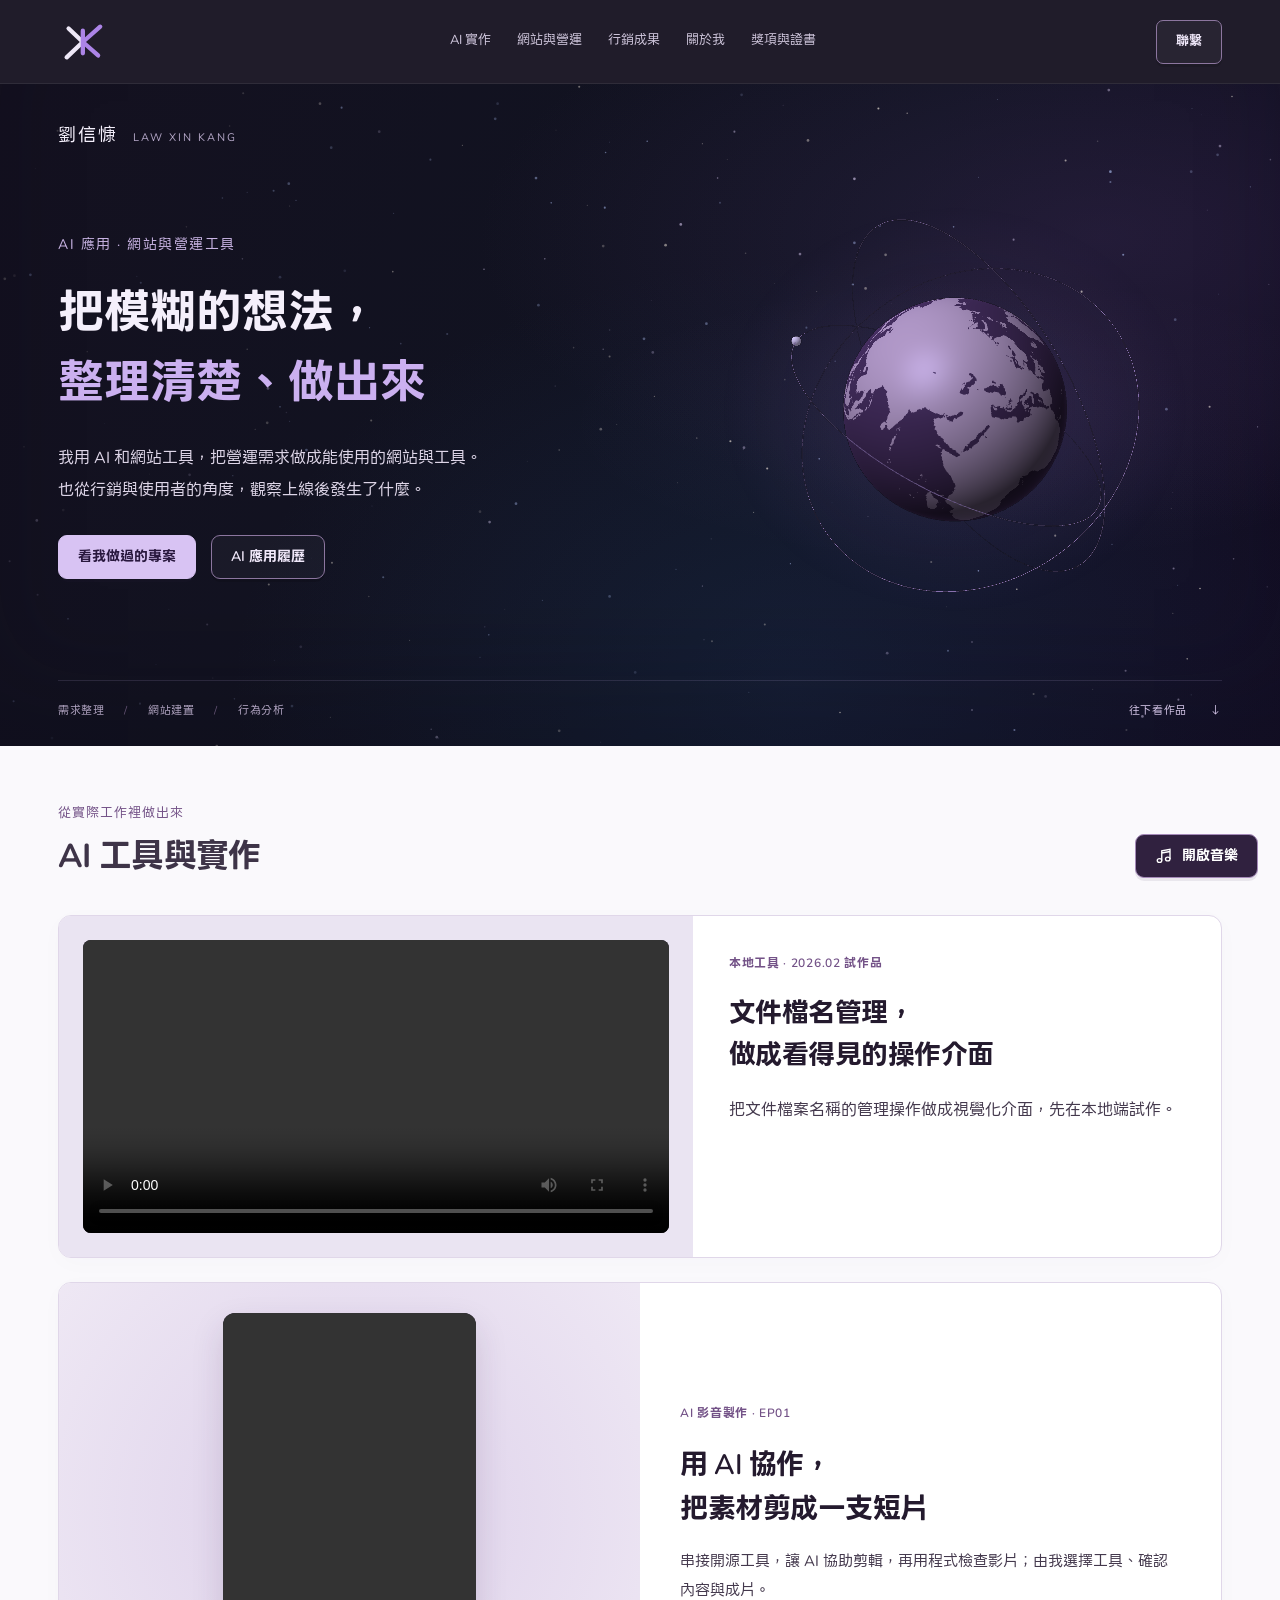
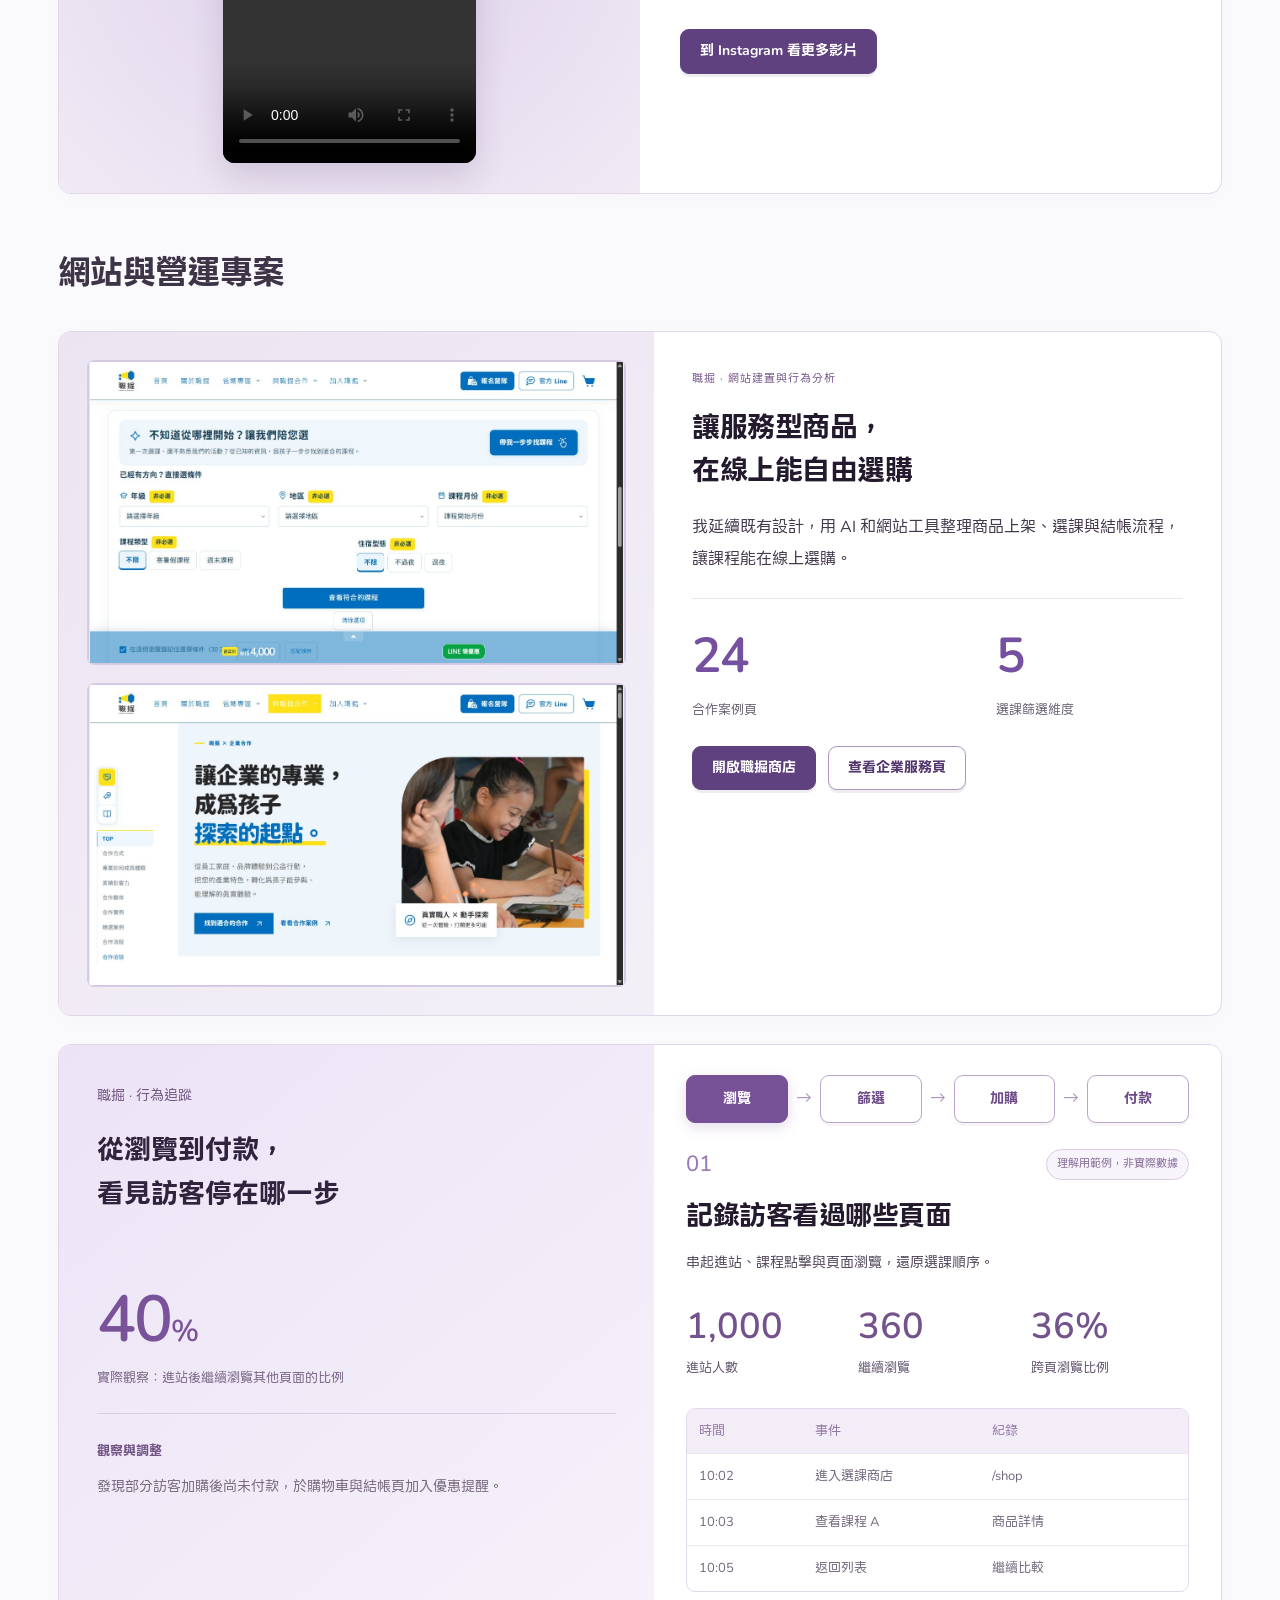
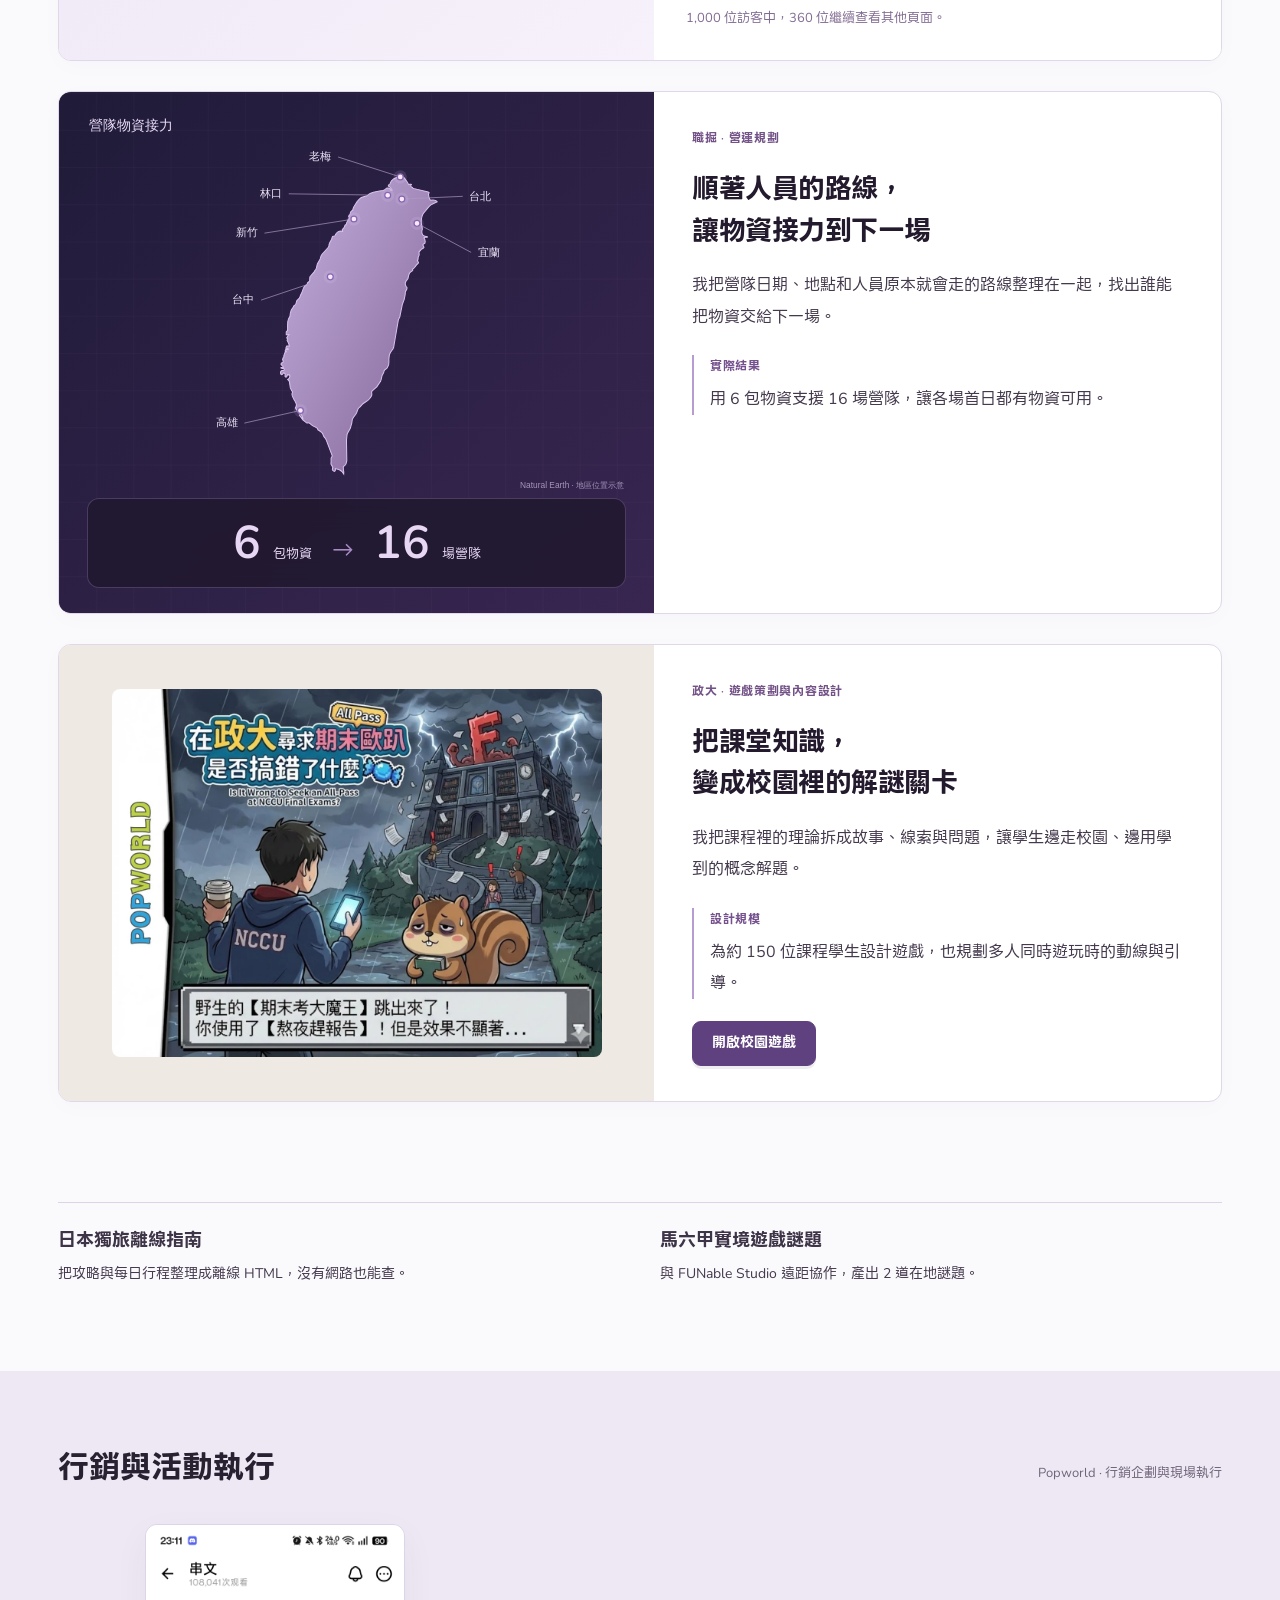
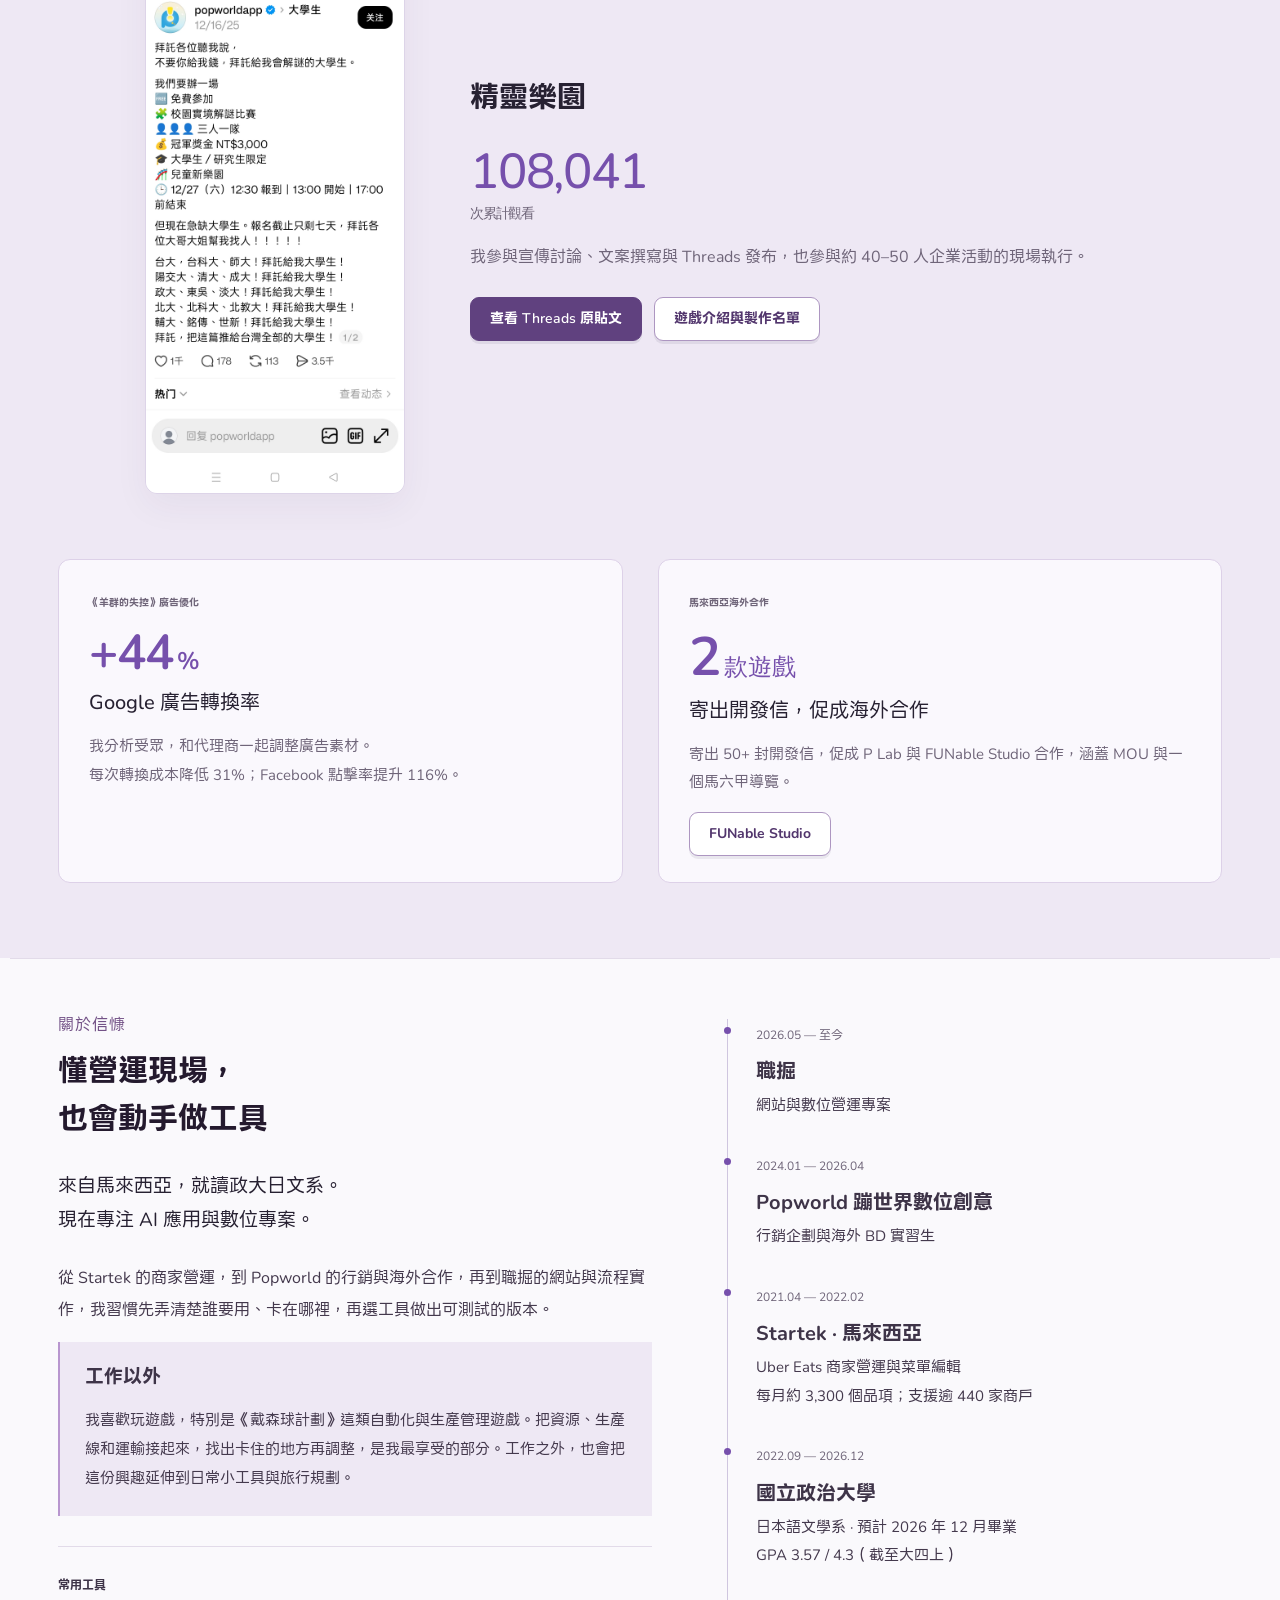
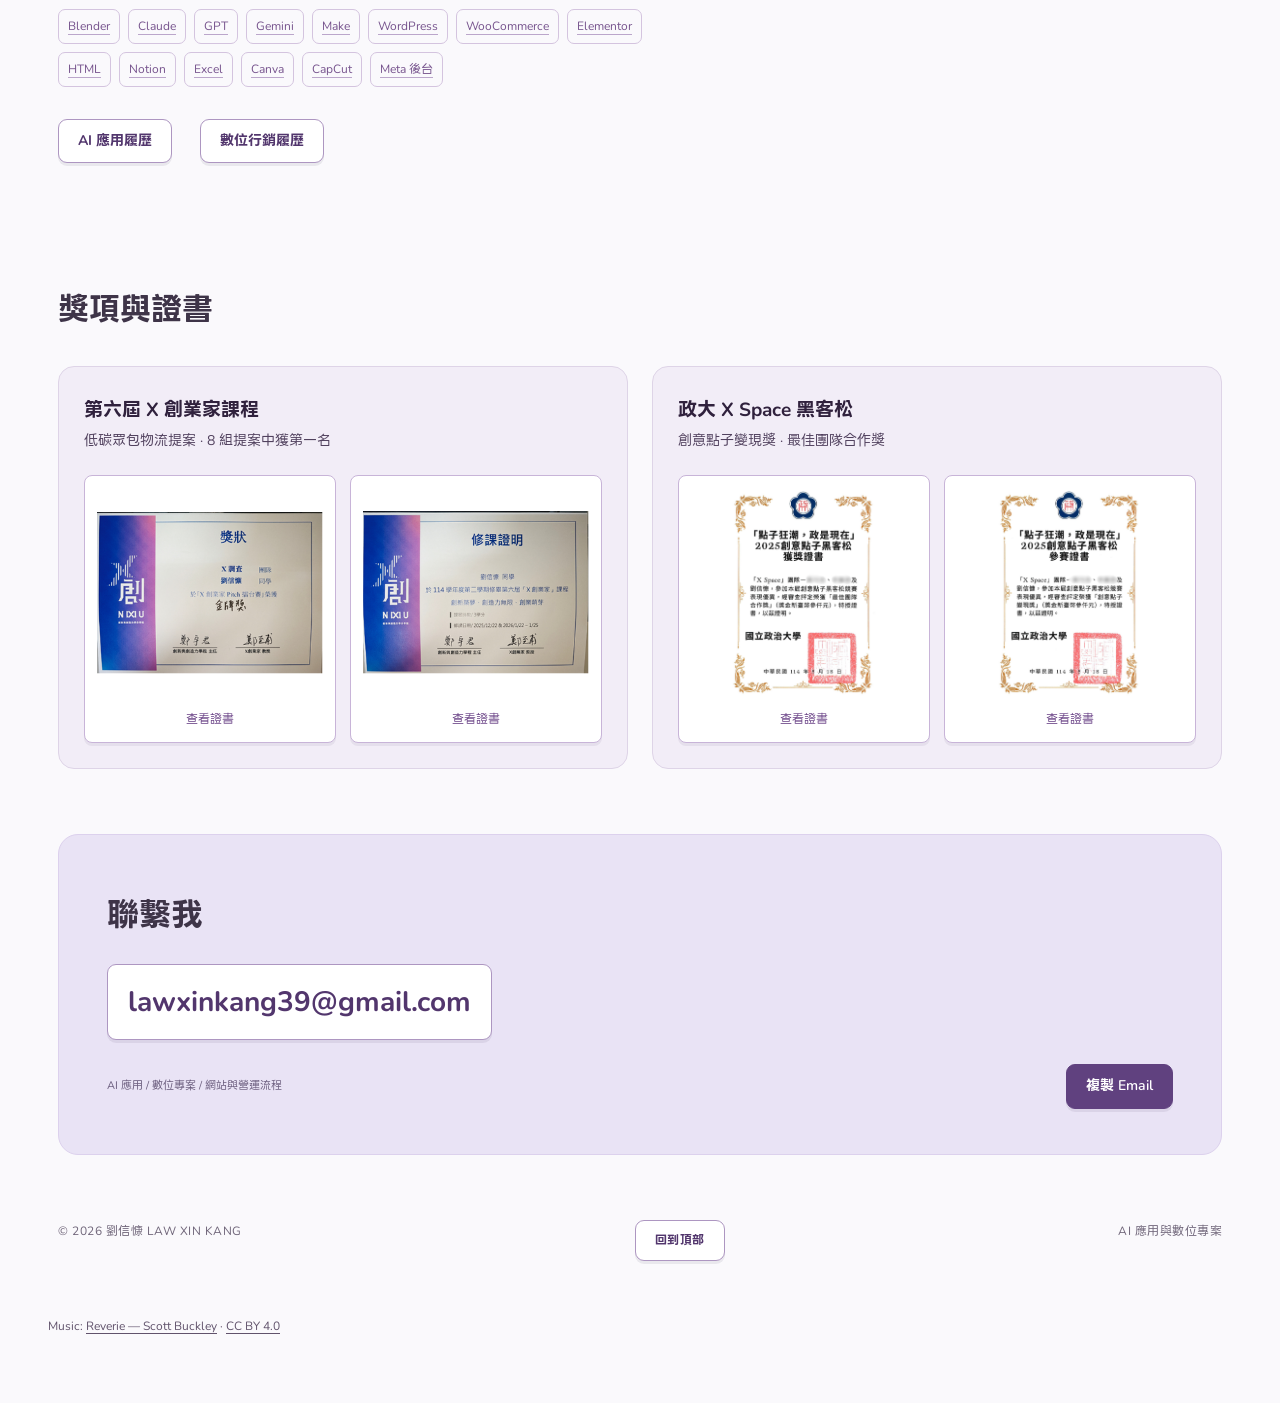
==== commit 3dbad619: "Add files via upload" ====
--- a/index.html
+++ b/index.html
@@ -1,405 +1,425 @@
-<!doctype html>
-<html lang="zh-Hant"><head><meta charset="UTF-8"><meta name="viewport" content="width=device-width, initial-scale=1"><meta name="description" content="劉信慷 Law Xin Kang 的個人作品集。用 AI 和網站工具，把模糊的想法整理清楚，做成能使用的網站與工具。"><meta name="theme-color" content="#131025"><title>劉信慷 Law Xin Kang｜AI 應用與數位專案</title><link rel="icon" href="xk-logo.svg?v=04" type="image/svg+xml"><script src="app.js" defer></script><style>500;600;700;800;900&family=Space+Grotesk:wght@400;500;600;700&display=swap');
-:root{--bg:#f7f6fa;--ink:#211c35;--muted:#686275;--purple:#7148d5;--blue:#315be8;--red:#d8465b;--line:#dedbe7;--dark:#131025;--radius:18px;--nav:85px}*{box-sizing:border-box}html{scroll-behavior:smooth;scroll-padding-top:calc(var(--nav) + 24px)}body{margin:0;background:var(--bg);color:var(--ink);font-family:'Nunito','Huninn',sans-serif;font-size:16px;line-height:1.85}a{color:inherit;text-decoration:none}button{font:inherit;cursor:pointer}a,button,summary{-webkit-tap-highlight-color:transparent}a:focus-visible,button:focus-visible,summary:focus-visible{outline:3px solid var(--blue);outline-offset:6px}::selection{background:#d7c5ff;color:#211c35}.wrap{max-width:1260px;margin:0 auto;padding-left:48px;padding-right:48px}header{height:var(--nav);position:sticky;top:0;z-index:20;display:flex;align-items:center;justify-content:space-between;padding:0 max(32px,calc((100vw - 1164px)/2));background:#f7f6faf2;border-bottom:1px solid var(--line);backdrop-filter:blur(16px)}.wordmark{font-size:30px;font-weight:700;letter-spacing:-2px}.wordmark span{color:var(--purple);margin-left:4px}nav{display:flex;gap:36px;font-size:14px}nav a,.text-link{position:relative}nav a:after,.text-link:after{content:'';position:absolute;left:0;right:0;bottom:-5px;height:1px;background:var(--purple);transform:scaleX(0);transform-origin:left;transition:transform .25s}nav a:hover:after,.text-link:hover:after{transform:scaleX(1)}.contact-nav{font-size:14px;border:1px solid var(--line);border-radius:50px;padding:8px 18px}.contact-nav:hover{border-color:var(--purple);background:#ece7f6}.contact-nav span{margin-left:18px}.eyebrow,.edition,.mini{font-size:11px;font-weight:600;letter-spacing:1.6px}.eyebrow{margin:0 0 20px;color:var(--muted)}.hero{padding-top:40px}.hero-top,.hero-bottom{display:flex;align-items:center;justify-content:space-between}.hero-top .eyebrow{margin:0}.eyebrow i{display:inline-block;background:var(--purple);width:7px;height:7px;border-radius:50%;margin-right:10px}.edition{color:var(--muted)}.hero-grid{display:grid;grid-template-columns:1.25fr 1fr;gap:40px;align-items:center;min-height:560px;padding:50px 0 64px}.role{color:var(--purple);font-size:14px;letter-spacing:2px;margin-bottom:20px}h1{font-size:clamp(38px,4.3vw,59px);line-height:1.4;letter-spacing:-2px;margin:0 0 24px;font-weight:800}h1 .highlight{display:inline;background:linear-gradient(110deg,var(--purple),var(--blue));background-clip:text;color:transparent}.intro{font-size:15px;line-height:2;color:var(--muted);max-width:540px}.actions{display:flex;gap:28px;align-items:center;flex-wrap:wrap;margin-top:32px}.button{display:inline-flex;gap:30px;align-items:center;padding:13px 23px;border-radius:50px;font-size:14px;font-weight:500;transition:background .2s,transform .2s}.primary{color:white;background:var(--ink)}.primary:hover{background:var(--purple);transform:translateY(-3px)}.button span,.email-link span{display:inline-block;transition:transform .25s}.button:hover span,.email-link:hover span{transform:translate(3px,-3px)}.text-link{font-size:13px}.hero-bottom{border-top:1px solid var(--line);padding:21px 0;font-size:11px;letter-spacing:1px;color:var(--muted)}.system{position:relative;height:400px;isolation:isolate;border:1px solid #d8d2e8;border-radius:180px 180px 26px 26px;background:radial-gradient(ellipse at 45% 45%,#c7b7f74d,transparent 65%);overflow:hidden}.system-head,.system-foot{position:absolute;left:25px;right:25px;font-size:9px;letter-spacing:1.4px;display:flex;justify-content:space-between}.system-head{top:30px}.system-foot{bottom:24px;justify-content:center;color:var(--muted)}.red-dot{width:7px;height:7px;border-radius:50%;background:var(--red)}.orbit{width:275px;height:275px;border:1px solid #b9a9dc;border-radius:50%;position:absolute;left:50%;top:49%;transform:translate(-50%,-50%) rotate(-25deg)}.orbit-two{width:180px;height:330px;transform:translate(-50%,-50%) rotate(40deg);border-color:#aab8ec}.core{position:absolute;left:50%;top:49%;transform:translate(-50%,-50%);display:flex;flex-direction:column;align-items:center;justify-content:center;width:172px;height:172px;background:var(--dark);color:white;border-radius:50%;box-shadow:0 18px 50px #6852a33b}.core strong{font-size:34px;letter-spacing:-1px}.core span{font-size:9px;color:#c7beda;letter-spacing:1px}.node{position:absolute;padding:8px 13px;font-size:11px;background:#fbfaff;border:1px solid var(--line);border-radius:30px;box-shadow:0 6px 18px #2815480b}.node b{font-size:10px;color:var(--purple);margin-right:8px}.n1{top:82px;left:25px}.n2{top:106px;right:18px}.n3{bottom:89px;left:18px}.n4{bottom:70px;right:24px}.works,.approach,.about{padding-top:102px;padding-bottom:100px}.section-heading{display:flex;justify-content:space-between;align-items:flex-end;gap:35px;margin-bottom:42px}h2{font-size:36px;line-height:1.55;letter-spacing:-1px;margin:0;font-weight:700}.section-heading>p{font-size:13px;color:var(--muted);margin:0 0 6px;line-height:1.9}.project{border:1px solid var(--line);border-radius:var(--radius);overflow:hidden;background:#fff}.featured{display:grid;grid-template-columns:1fr 1fr;margin-bottom:28px}.project-art{position:relative;overflow:hidden;min-height:300px;padding:28px 32px 45px}.commerce{background:#eae5f6;display:flex;align-items:center;min-height:470px}.art-caption{position:absolute;top:22px;left:28px;font-size:9px;letter-spacing:1.3px;color:#65577e}.visual-note{position:absolute;bottom:15px;left:20px;right:20px;text-align:center;font-size:9px;color:#706282}.browser-model{width:100%;border:1px solid #bfb3d6;border-radius:10px;overflow:hidden;background:#fcfbff;transform:rotate(-3deg);box-shadow:15px 24px 0 #d5cbea;transition:transform .4s}.project:hover .browser-model{transform:rotate(0)}.browser-bar{background:#f0ecf6;padding:9px 12px;display:flex;gap:5px;align-items:center;border-bottom:1px solid #d8d1e5}.browser-bar i{height:5px;width:5px;background:#b1a7c2;border-radius:50%}.browser-bar span{margin-left:auto;font-size:8px;color:#7e708e}.browser-content{padding:24px}.mock-nav{font-weight:800;color:#54406f;font-size:13px}.mock-nav span{float:right;font-size:7px;font-weight:400;letter-spacing:1px}.mock-title{font-size:24px;font-weight:700;margin:22px 0 15px}.chips{display:flex;gap:6px;flex-wrap:wrap}.chips span{font-size:8px;border:1px solid #d2c8e2;border-radius:20px;padding:3px 11px}.mock-cards{display:flex;gap:9px;margin-top:20px}.mock-cards>div{width:33.3%;height:97px;background:#ded7ef;border-radius:5px;padding:12px;display:flex;flex-direction:column;justify-content:space-between}.mock-cards>div:nth-child(2){background:#dbe3fa}.mock-cards>div:nth-child(3){background:#f0dae1}.mock-cards em{font-size:22px;font-style:normal;color:#6e568d}.mock-cards b{font-size:10px}.mock-check{font-size:9px;margin-top:18px;padding-top:12px;border-top:1px solid var(--line)}.mock-check span{float:right;color:var(--purple)}.project-copy{padding:36px}.project-copy .eyebrow{font-size:10px;letter-spacing:.7px;margin-bottom:18px}.project-copy h3{font-size:26px;line-height:1.6;margin:0 0 18px;letter-spacing:-.5px}.project-copy>p{color:var(--muted);font-size:14px;line-height:1.9}.metrics{display:flex;gap:35px;margin:26px 0}.metrics strong{display:block;font-size:35px;font-weight:500;line-height:1.2}.metrics span{font-size:10px;color:var(--muted)}.tags{display:flex;gap:7px;flex-wrap:wrap;margin:22px 0}.tags span{background:#f4f1f9;padding:3px 9px;border-radius:4px;font-size:10px;color:#6b587f}details{border-top:1px solid var(--line)}summary{list-style:none;cursor:pointer;display:flex;align-items:center;justify-content:space-between;gap:15px;padding-top:18px;font-size:13px;font-weight:500}summary::-webkit-details-marker{display:none}summary>span:last-child{color:var(--purple);font-size:21px;transition:transform .2s}details[open] summary>span:last-child{transform:rotate(45deg)}.detail{padding-top:5px;animation:reveal .3s ease}.detail h4{font-size:13px;margin:23px 0 8px}.detail p{font-size:13px;color:var(--muted);margin:0}.project-pair{display:grid;grid-template-columns:1fr 1fr;gap:28px;align-items:start}.journey{background:#e8edf9}.journey-flow{display:flex;align-items:center;gap:11px;margin-top:55px;justify-content:center}.journey-flow span{background:#fff;padding:12px 18px;border-radius:7px;font-size:12px;box-shadow:0 5px 12px #315be80a}.journey-flow b{font-size:15px;color:#8498cb;font-weight:400}.journey-flow .pay{border:1px dashed var(--red);color:var(--red);background:#fff8fa}.insight{display:flex;gap:12px;margin:25px auto 0;width:max-content;max-width:100%;align-items:flex-start}.insight i{background:var(--red);width:5px;height:5px;margin-top:9px;border-radius:50%}.insight small{font-size:8px;color:#636d8f;letter-spacing:1px}.insight strong{display:block;font-size:18px}.insight p{font-size:10px;color:#65708d;margin:4px 0}.logistics{background:#221b36;color:white}.logistics .art-caption,.logistics .visual-note{color:#c6badc}.route-graphic{position:relative;height:190px;margin-top:15px}.route-number{position:absolute;top:65px;width:100%;text-align:center;font-size:50px;letter-spacing:-2px}.route-number span{font-size:10px;letter-spacing:0;margin:0 6px;color:#c3b7d8}.route-number b{font-size:25px;color:#9981cd;padding:0 8px}.route-line{position:absolute;border-top:1px solid #675087;width:90%;left:5%;transform:rotate(-12deg);top:48px}.r2{transform:rotate(16deg);top:148px;border-color:#535d9d}.r3{transform:rotate(-8deg);top:155px;border-color:#a95164}.dot{position:absolute;height:10px;width:10px;border:2px solid #a793ca;background:#221b36;border-radius:50%}.d1{left:8%;top:72px}.d2{left:48%;top:36px}.d3{right:9%;top:7px}.d4{left:20%;top:154px;border-color:#ee8195}.d5{right:9%;top:187px;border-color:#7592ed}.route-places{font-size:9px;letter-spacing:.4px;text-align:center;color:#c3b7d8}.marketing{background:var(--dark);color:#f8f6ff;padding:80px 0}.marketing .eyebrow,.marketing .section-heading>p{color:#b6abc9}.marketing h2{font-size:31px}.impact-grid{display:grid;grid-template-columns:repeat(3,1fr);gap:45px}.impact-grid article{border-top:1px solid #463c5e;padding-top:24px}.impact-grid .mini{color:#b9accd;font-size:10px;letter-spacing:0}.impact-grid strong{display:block;font-size:65px;line-height:1.5;letter-spacing:-2px;font-weight:500;color:#bb9aff}.impact-grid article:nth-child(2) strong{color:#8da6ff}.impact-grid article:nth-child(3) strong{color:#f39aab}.impact-grid strong span{font-size:24px;letter-spacing:0;margin-left:5px}.impact-grid h3{font-size:16px;font-weight:500;margin:0}.impact-grid p{font-size:12px;color:#b9b0c8}.data-note{font-size:10px;color:#a99dbd;margin-top:28px}.steps{display:grid;grid-template-columns:repeat(4,1fr);gap:28px;padding-top:15px}.steps article{border-top:1px solid var(--line);padding-top:24px}.steps span{font-size:10px;color:var(--purple);letter-spacing:.6px}.steps h3{font-size:20px;font-weight:600;margin:20px 0 10px}.steps p{font-size:13px;color:var(--muted)}.experiments{margin-top:72px;background:#eeebf3;border-radius:var(--radius);padding:32px 38px;display:grid;grid-template-columns:.85fr 1.4fr;column-gap:50px}.experiments>div{grid-row:1/4}.experiments h3{font-size:20px;max-width:250px}.experiments details:first-of-type{border:0}.experiments summary{padding:17px 0}.experiments summary b{font-size:14px;font-weight:500}.experiments small{display:block;color:var(--muted);font-size:10px;margin-top:4px}.experiments details p{font-size:13px;color:var(--muted);padding-bottom:15px;margin:0}.about{border-top:1px solid var(--line);display:grid;grid-template-columns:1fr 1fr;gap:110px}.about-lead{font-size:24px!important;color:var(--ink)!important;line-height:1.8!important;margin:25px 0}.about>div>p{font-size:14px;color:var(--muted);line-height:2}.toolbox{margin-top:30px;border-top:1px solid var(--line);padding-top:18px}.toolbox h3{font-size:12px}.toolbox p{font-size:12px;color:var(--muted);line-height:2.2}.timeline article{border-left:1px solid #cfc6df;padding:0 0 30px 28px;position:relative}.timeline article:before{content:'';position:absolute;left:-4px;top:8px;height:7px;width:7px;border-radius:50%;background:var(--purple)}time{font-size:11px;color:var(--muted)}.timeline h3{font-size:16px;margin:8px 0 5px}.timeline p{font-size:12px;color:var(--muted);margin:0}.awards{background:#ebe6f4;border-radius:10px;padding:22px 28px;margin-top:8px}.awards span{font-size:10px;color:var(--purple)}.awards p{margin-top:15px}.awards b{font-weight:500;color:var(--ink)}.contact{background:#e9e3f5;border:1px solid #dcd1ed;border-radius:20px;padding-top:55px;padding-bottom:45px;margin-bottom:65px;max-width:1164px}.contact h2{font-size:38px;line-height:1.6}.contact h2 span{color:var(--purple)}.email-link{display:flex;justify-content:space-between;font-size:clamp(18px,3vw,34px);border-bottom:1px solid #c8b9df;padding:28px 0 20px;letter-spacing:-.8px}.contact-bottom{display:flex;align-items:center;flex-wrap:wrap;gap:18px;margin-top:24px;font-size:11px;color:#6a5c7d}.contact-bottom button{margin-left:auto;border:1px solid #c8b9df;background:transparent;border-radius:30px;font-size:11px;padding:8px 17px;color:var(--ink)}.contact-bottom button:hover{background:#dfd4ef}#copy-status:empty{display:none}footer{display:flex;justify-content:space-between;padding-bottom:35px;font-size:10px;color:var(--muted);letter-spacing:.5px}.skip{position:fixed;top:-100px;left:20px;z-index:50;padding:12px;background:white}.skip:focus{top:10px}@keyframes reveal{from{opacity:0;transform:translateY(8px)}to{opacity:1;transform:translateY(0)}}.hero-grid>div:first-child{animation:reveal .65s ease both}.hero-grid>.system{animation:reveal .8s .1s ease both}@media(min-width:1500px){.hero-grid{min-height:640px}}@media(max-width:1000px){.wrap{padding-left:30px;padding-right:30px}.hero-grid{gap:25px;grid-template-columns:1.2fr 1fr}h1{font-size:43px}.system{height:350px}.orbit{width:230px;height:230px}.orbit-two{width:150px;height:280px}.core{width:145px;height:145px}.node{padding:6px 9px;font-size:10px}.n1{left:8px}.n2{right:8px}.n3{left:8px}.n4{right:8px}.project-copy{padding:28px}.project-art{padding-left:22px;padding-right:22px}.journey-flow{gap:7px}.journey-flow span{padding:10px 12px}.about{gap:55px}.contact{margin-left:30px;margin-right:30px}.metrics{gap:24px}}
-@media(max-width:740px){:root{--nav:72px}header{padding:0 22px}nav{gap:18px;font-size:12px}.contact-nav{display:none}.wordmark{font-size:25px}.wrap{padding-left:22px;padding-right:22px}.hero{padding-top:25px}.edition{display:none}.hero-grid{grid-template-columns:1fr;padding:26px 0 30px;gap:35px}.role{font-size:12px;margin:5px 0 16px}h1{font-size:clamp(35px,8.2vw,51px);letter-spacing:-1.5px}.intro{font-size:14px}.desktop{display:none}.actions{gap:22px;margin-top:24px}.system{max-width:430px;width:100%;margin:auto;height:330px;border-radius:130px 130px 20px 20px}.system-head{top:25px;font-size:8px}.n1{left:22px;top:75px}.n2{right:22px;top:85px}.n3{left:22px;bottom:70px}.n4{right:22px;bottom:65px}.hero-bottom{font-size:9px;gap:15px;align-items:flex-start}.hero-bottom span{max-width:160px}.works,.approach,.about{padding-top:64px;padding-bottom:64px}.section-heading{display:block;margin-bottom:28px}h2{font-size:28px}.section-heading>p{margin-top:18px;font-size:12px}.eyebrow{font-size:9px;margin-bottom:16px}.featured{display:block}.commerce{min-height:380px;padding:60px 35px}.browser-model{max-width:420px;margin:auto}.project-pair{grid-template-columns:1fr;gap:24px}.project-copy{padding:26px}.project-copy h3{font-size:23px}.project-copy>p{font-size:13px}.project-art{min-height:285px}.metrics strong{font-size:31px}.metrics{gap:32px}.journey-flow{gap:10px}.journey-flow span{padding:10px 15px}.marketing{padding:55px 0}.marketing h2{font-size:27px}.impact-grid{grid-template-columns:1fr;gap:22px}.impact-grid strong{font-size:54px}.impact-grid p{max-width:400px}.steps{grid-template-columns:1fr 1fr;gap:24px}.steps h3{font-size:18px}.steps p{font-size:12px}.experiments{display:block;padding:26px;margin-top:40px}.experiments>div{margin-bottom:18px}.experiments h3{max-width:none;font-size:19px}.experiments summary b{font-size:12px}.about{display:block}.about .timeline{margin-top:50px}.about-lead{font-size:21px!important}.contact{margin:0 16px 40px;padding:32px 25px}.contact h2{font-size:26px}.email-link{font-size:20px;letter-spacing:-.7px;gap:10px}.contact-bottom{font-size:10px;gap:12px}.contact-bottom button{margin-left:0}footer{font-size:8px;gap:20px;flex-wrap:wrap}footer>span:last-child{display:none}}
-@media(prefers-reduced-motion:reduce){html{scroll-behavior:auto}*,*:before,*:after{animation:none!important;transition:none!important}}
-
-/* Original composition, with bounded evidence and readable controls. */
-.wordmark img{display:block;width:56px;height:56px}.contact-nav{font-size:14px}.button.secondary{border:1px solid #b2a1c7;color:var(--ink);background:transparent}.button.secondary:hover{background:#e9e1f4}.hero-grid{min-height:520px}.intro{font-size:16px}.hero-top .eyebrow{font-size:12px}.project-copy>p{font-size:15px}.project-copy .eyebrow{font-size:12px}.project-cta{margin-top:14px}.project-art.real-commerce{padding:32px;display:flex;align-items:center;min-height:470px}.real-commerce>a{display:block;width:100%}.real-commerce img{display:block;width:100%;height:auto;border-radius:8px;border:1px solid #d3c8e2;box-shadow:0 12px 28px #2c174514}.real-commerce .commerce-secondary{width:72%;margin:22px 0 0 auto}.campus-feature{margin-top:28px;margin-bottom:0}.campus-art{display:flex;align-items:center;justify-content:center;background:#eee9e3;padding:30px;min-height:420px}.campus-art>img{width:100%;height:auto;max-width:520px;border-radius:8px}.campus-inset{display:flex;align-items:center;gap:18px;margin:24px 0}.campus-inset img{width:46%;max-width:240px;height:auto;border-radius:6px}.campus-inset p{font-size:12px;line-height:1.9;color:var(--muted)}.marketing{background:#efebf5;color:var(--ink)}.marketing .section-heading>p{color:var(--muted)}.fairy-evidence{display:grid;grid-template-columns:270px 1fr;gap:65px;align-items:center;max-width:940px;margin:0 auto 65px}.threads-evidence{display:block;border:1px solid #ddd4e8;border-radius:12px;overflow:hidden;box-shadow:0 12px 35px #37234f0d}.threads-evidence img{display:block;width:100%;height:auto}.fairy-evidence h3{font-size:28px;margin:0}.fairy-evidence p{font-size:15px;color:var(--muted);line-height:1.9}.fairy-evidence .fairy-number{font-size:44px;line-height:1.4;color:var(--purple);margin:20px 0;font-weight:500}.fairy-number span{font-size:14px;color:var(--muted);display:block}.fairy-evidence .attribution{font-size:12px}.fairy-evidence .actions{gap:12px;margin-top:24px}.fairy-evidence .button{font-size:13px;padding:12px 18px}.impact-grid{grid-template-columns:1fr 1fr;gap:65px}.impact-grid article{border-color:#d0c5e0}.impact-grid .mini,.impact-grid p{color:var(--muted)}.impact-grid strong,.impact-grid article:nth-child(2) strong{color:var(--purple);font-size:54px}.impact-grid h3{font-size:18px}.impact-grid p{font-size:14px}.experiments{display:block;padding:36px 40px}.experiments>div{margin-bottom:24px}.experiments h3{max-width:none;font-size:24px}.experiments article{border-top:1px solid #d8cfe4;padding:22px 0}.experiments h4{font-size:17px;margin:0 0 9px}.experiments article>p{font-size:14px;line-height:1.9;color:var(--muted);max-width:800px}.experiments video{display:block;width:100%;max-width:900px;max-height:510px;margin:22px auto 0;border-radius:10px;background:#201a30}.timeline p{font-size:14px}.timeline h3{font-size:18px}.timeline time{font-size:12px}.about>div>p{font-size:15px}.awards{padding:24px}.awards h3{margin:0;font-size:18px}.awards p{font-size:13px}.certificate-row{display:flex;gap:14px;align-items:center;margin:16px 0 24px}.certificate-row a{display:block;width:50%}.certificate-row img{display:block;max-width:100%;width:auto;height:auto;max-height:130px;margin:auto}.certificate-row.portrait img{max-height:200px}.contact h2{font-size:32px}.system-head{font-size:11px}.system-foot:empty{display:none}.system .core span{font-size:11px}.system .node{font-size:12px}.project-pair .project-copy h3{font-size:25px}.tags span{font-size:11px}.metrics span{font-size:11px}.steps p{font-size:14px}.steps span{font-size:11px}.steps h3{font-size:21px}footer{font-size:12px}a:focus-visible,button:focus-visible{outline:3px solid var(--purple);outline-offset:5px}
-@media(max-width:740px){.hero-grid{min-height:0}.hero-grid h1{font-size:38px}.intro{font-size:15px}.wordmark img{width:45px;height:45px}.real-commerce .commerce-secondary{width:80%}.project-art.real-commerce{min-height:0;padding:28px 24px}.campus-art{min-height:0;padding:24px}.campus-inset{gap:14px}.fairy-evidence{display:block}.threads-evidence{max-width:240px;margin:0 auto 30px}.fairy-evidence h3{font-size:26px}.fairy-evidence .fairy-number{font-size:38px}.impact-grid{grid-template-columns:1fr;gap:28px}.experiments{padding:24px}.experiments h3{font-size:22px}.about .timeline{margin-top:40px}.certificate-row img{max-height:110px}.certificate-row.portrait img{max-height:180px}.contact-nav{display:block;font-size:12px;padding:7px 11px}header nav a[href="#approach"]{display:none}header nav{gap:15px}.contact-nav span{display:none}.contact h2{font-size:28px}}
-
-.wordmark svg{display:block;width:56px;height:56px}@media(max-width:740px){.wordmark svg{width:45px;height:45px}}
-
-/* A restrained orbital theme. Existing project layouts remain intact. */
-:root{--bg:#faf9fc;--ink:#252033;--muted:#696473;--purple:#7950bd}
-body{font-family:'Nunito','Huninn',sans-serif}
-header{background:#171322f5;border-bottom:1px solid #ffffff12;color:#eee9f6;backdrop-filter:blur(18px)}
-header .wordmark svg path:first-child{stroke:#eee8f7}header .wordmark svg path:last-child{stroke:#ac84e7}
-header .contact-nav{border-color:#ffffff30;border-radius:7px;font-size:13px}header .contact-nav:hover{background:#ffffff12;border-color:#bca5dc}
-header nav{font-size:13px;color:#d0c7dd}.wordmark svg{width:52px;height:52px}
-.space-hero{background:radial-gradient(ellipse at 76% 40%,#302143 0,transparent 49%),#171322;color:#f4effb;position:relative;overflow:hidden}
-.space-hero:before{content:'';position:absolute;inset:0;pointer-events:none;opacity:.3;background-image:radial-gradient(circle at 13% 13%,#fff 0 1px,transparent 1.5px),radial-gradient(circle at 40% 83%,#fff 0 1px,transparent 1.5px),radial-gradient(circle at 91% 23%,#fff 0 1px,transparent 1.5px),radial-gradient(circle at 62% 71%,#fff 0 1px,transparent 1.5px)}
-.space-hero>.wrap{position:relative}.hero-identity{display:flex;align-items:baseline;gap:15px;padding-top:34px}.hero-identity span:first-child{font-size:17px;font-weight:500;letter-spacing:2px}.hero-identity span:last-child{font-size:11px;letter-spacing:2px;color:#b4a7c7}
-.space-grid{display:grid;grid-template-columns:1.13fr 1fr;gap:26px;align-items:center;padding:25px 0 38px;min-height:455px}.space-copy{padding:8px 0 16px}.space-copy .role{font-size:13px;font-weight:400;color:#bda5df;letter-spacing:1.5px;margin:0 0 20px}.space-copy h1{font-size:clamp(34px,3.7vw,49px);line-height:1.5;font-weight:600;letter-spacing:-1.5px;margin:0 0 25px}.space-copy h1>span{color:#cbb0f0}.space-intro{font-size:15px;line-height:2;color:#c5bdcf;max-width:510px;margin:0}.space-copy .actions{gap:15px;margin-top:29px}.space-copy .button{border-radius:7px;padding:12px 20px;font-size:13px;gap:24px}.space-copy .primary{background:#d5bdf6;color:#241733}.space-copy .primary:hover{background:#e2d1fa;transform:translateY(-2px)}.space-copy .secondary{color:#e1d8ed;border-color:#746582}.space-copy .secondary:hover{background:#ffffff0c}.space-footer{display:flex;align-items:center;justify-content:space-between;font-size:11px;letter-spacing:.6px;color:#b3a6c3;border-top:1px solid #bda5df26;padding:20px 0 24px}.separator{color:#665575;margin:0 20px}.space-footer a{color:#d4c5e7}.space-footer a>span{margin-left:20px}
-.orbital-scene{position:relative;aspect-ratio:560/470;width:100%;max-width:560px;justify-self:end}.orbital-drawing{display:block;width:100%;height:auto;overflow:visible}.orbit-label{position:absolute;color:#e1d7ed;font-size:12px;letter-spacing:2px;border-bottom:1px solid #a283c965;padding:0 2px 7px}.label-idea{left:23%;top:18%}.label-plan{right:6%;top:27%}.label-build{right:19%;bottom:22%}.label-review{left:6%;bottom:28%}.orbit-caption{position:absolute;bottom:0;left:0;width:100%;text-align:center;color:#a99ab9;font-size:11px;letter-spacing:1px;margin:0}.signal{animation:signal 4s ease-in-out infinite}@keyframes signal{0%,100%{opacity:.55}50%{opacity:1}}
-.works{padding-top:76px}.section-heading{margin-bottom:33px}.section-kicker{font-size:12px;color:#7c628f;letter-spacing:1px;margin:0 0 7px}.works>.section-heading h2{font-size:33px;letter-spacing:-.7px;line-height:1.5}.works>.section-heading>p{font-size:13px}.orbit-feature{grid-template-columns:1.05fr 1fr;border:1px solid #e4deeb;border-radius:12px;box-shadow:0 12px 38px #36214b04}.orbit-feature .project-art{background:linear-gradient(145deg,#ebe5f2,#f3eff7);padding:36px 30px;display:flex;flex-direction:column;align-items:stretch;justify-content:center;gap:27px}.screen-chrome{height:25px;display:flex;align-items:center;gap:4px;background:#fff;border:1px solid #d8d0e2;border-bottom:0;border-radius:7px 7px 0 0;padding:0 10px}.screen-chrome>span{width:4px;height:4px;border-radius:50%;background:#c3b7d1}.screen-chrome small{font-size:8px;color:#91869c;margin-left:10px;letter-spacing:.5px}.orbit-feature .real-commerce>a>img{border-radius:0 0 6px 6px;box-shadow:0 10px 22px #39244b0a}.supporting-screen{display:flex;align-items:center;gap:20px}.supporting-screen>a{width:47%;flex-shrink:0}.supporting-screen img{border-radius:5px;box-shadow:none}.supporting-screen p{font-size:11px;line-height:1.9;color:#766785;margin:0}.supporting-screen p>a{display:block;color:#68458f;margin-top:9px}.orbit-feature .project-copy{padding:36px 38px}.orbit-feature .project-copy .eyebrow{font-size:11px;font-weight:500;color:#795c98;letter-spacing:1px;margin:0 0 17px}.orbit-feature .project-copy h3{font-size:28px;font-weight:600;line-height:1.55;margin-bottom:19px}.orbit-feature .project-copy>p{font-size:14px;line-height:1.95;margin:12px 0}.evidence-metrics{display:grid;grid-template-columns:1.5fr 1fr;gap:24px;border-top:1px solid #e9e4ee;padding-top:20px;margin-top:23px}.evidence-metrics>div{display:flex;flex-direction:column}.evidence-metrics strong{font-family:'Nunito',sans-serif;font-size:48px;line-height:1.1;font-weight:500;letter-spacing:-2px;color:#7650a0}.evidence-metrics strong span{font-size:25px;margin-left:3px}.evidence-metrics p{font-size:11px;line-height:1.6;color:#696071;margin:9px 0 0}.orbit-feature .project-copy .metric-context{font-size:10px;line-height:1.7;color:#89818e;margin:16px 0 0}.case-actions{display:flex;gap:23px;align-items:center;margin-top:25px;flex-wrap:wrap}.case-actions .button{font-size:12px;border-radius:6px;padding:11px 17px;gap:24px}.analysis-link{font-size:12px;color:#745091;border-bottom:1px solid #c8b8d5;padding:7px 0}.skip:focus{color:#211c35}
-@media(min-width:1500px){.space-grid{min-height:490px}}
-@media(max-width:1000px){.space-grid{gap:18px;grid-template-columns:1.15fr 1fr}.space-copy h1{font-size:37px}.space-intro{font-size:14px}.space-copy .actions{gap:12px}.space-copy .button{padding:11px 15px;gap:12px}.orbit-feature .project-copy{padding:30px 26px}.orbit-feature .project-copy h3{font-size:25px}.orbit-feature .project-art{padding:28px 23px}.supporting-screen{gap:12px}}
-@media(max-width:740px){.space-grid{grid-template-columns:1fr;padding:32px 0 20px;gap:15px;min-height:0}.hero-identity{padding-top:25px}.hero-identity span:first-child{font-size:15px}.hero-identity span:last-child{font-size:10px}.space-copy h1{font-size:clamp(29px,7.4vw,43px);letter-spacing:-1px;line-height:1.5;margin-bottom:20px}.space-copy .role{font-size:11px;margin-bottom:15px}.space-intro{font-size:14px}.space-copy .actions{margin-top:24px}.space-copy .button{font-size:12px;padding:11px 15px;gap:14px}.orbital-scene{width:90%;max-width:390px;justify-self:center;margin-top:-6px}.orbit-caption{font-size:10px;letter-spacing:.4px}.orbit-label{font-size:11px}.space-footer{font-size:10px;padding:18px 0;gap:12px}.separator{margin:0 8px}.space-footer a>span{margin-left:8px}.works{padding-top:51px}.works>.section-heading h2{font-size:28px}.works>.section-heading>p{font-size:12px}.orbit-feature .project-art{padding:27px 23px;gap:22px}.orbit-feature .project-copy{padding:28px 25px}.orbit-feature .project-copy h3{font-size:26px}.orbit-feature .project-copy>p{font-size:14px}.evidence-metrics strong{font-size:44px}.case-actions{gap:20px}.wordmark svg{width:45px;height:45px}.supporting-screen p{font-size:10px}}
-@media(prefers-reduced-motion:reduce){.signal{animation:none}}
-
-@font-face{font-family:Huninn;src:url('fonts/Huninn-Regular.ttf') format('truetype');font-weight:400;font-display:swap}
-@font-face{font-family:Nunito;src:url('fonts/Nunito.ttf') format('truetype');font-weight:200 1000;font-display:swap}
-:root{--purple:#7650ac;--ink:#272132;--muted:#6f6579;--line:#e2dbe9;--nav:85px}
-body,input,button,select,textarea{font-family:'Nunito','Huninn',sans-serif;line-height:1.9}
-h1,h2,h3,h4{font-weight:600;letter-spacing:0;line-height:1.55}
-.space-copy h1{font-weight:600;letter-spacing:0;font-size:clamp(32px,3.6vw,47px)}
-.space-intro{font-size:16px}.space-copy .role{font-size:14px}.hero-identity span:first-child{font-size:18px}
-.metrics strong,.evidence-metrics strong,.fairy-number,.impact-grid strong,.route-number,.case-stats strong,.view-count{font-family:'Nunito',sans-serif;line-height:1.35!important;padding-top:.08em;padding-bottom:.04em;overflow:visible!important;font-variant-numeric:lining-nums tabular-nums;letter-spacing:-.025em!important;font-weight:650}
-.evidence-metrics strong{font-size:49px}.evidence-metrics strong span{font-weight:500}.evidence-metrics p{font-size:13px}.orbit-feature .project-copy .metric-context{font-size:11px}
-.button,.space-copy .button,.case-actions .button,.fairy-evidence .button,.contact-nav,.nav-contact,.analysis-link,.text-link,button:not(.orbit-label){display:inline-flex;align-items:center;justify-content:center;min-height:44px;border-radius:9px;border:1px solid #a58ab9;padding:10px 19px;font-size:14px;font-weight:600;line-height:1.6;text-decoration:none;gap:9px;box-shadow:0 3px 0 #291d3e14;cursor:pointer;transition:background .18s,box-shadow .18s,transform .18s,color .18s}
-.button.primary,.case-actions .primary{background:#60417f;color:white;border-color:#60417f}.button.secondary,.analysis-link,.text-link{background:#fff;color:#52366d;border-color:#ad96c1}
-.button:hover,button:not(.orbit-label):hover{transform:translateY(-2px);box-shadow:0 5px 12px #39254b1a}.button.primary:hover{background:#755394}.button.secondary:hover,.analysis-link:hover,.text-link:hover{background:#f0eaf7;color:#412a58}
-.button:active,button:not(.orbit-label):active{transform:translateY(1px);box-shadow:none}
-a:focus-visible,button:focus-visible,.orbital-scene:focus-visible{outline:3px solid #b28ce1;outline-offset:5px}
-.space-copy .primary{background:#d8c3f3;color:#29183e;border-color:#d8c3f3}.space-copy .primary:hover{background:#eadcfb}.space-copy .secondary,header .button.secondary,header .contact-nav,.case-hero .back-link{background:#ffffff09;color:#f0e8fa;border-color:#8c769f;box-shadow:0 3px 0 #0002}.space-copy .secondary:hover,header .button.secondary:hover,header .contact-nav:hover,.case-hero .back-link:hover{background:#ffffff17;color:white}
-header .contact-nav{font-size:13px}header nav a:not(.button){padding:8px 0}.supporting-screen p>a.button{padding:7px 10px;min-height:36px;font-size:11px;line-height:1.5;width:max-content;max-width:100%}
-.button span:empty{display:none}.analysis-link{margin:0}.button:after,.text-link:after{display:none}.contact .email-link{display:inline-flex;font-size:clamp(15px,2.7vw,28px);padding:15px 20px;margin-top:22px;border:1px solid #ad96c1;letter-spacing:0;max-width:100%;overflow-wrap:anywhere}.contact-bottom button{background:#60417f;color:white;border:1px solid #60417f;font-size:14px;padding:10px 19px}footer .button{font-size:12px;min-height:38px}
-.orbital-scene{perspective:800px;touch-action:pan-y;outline-offset:8px}.orbital-drawing{transform:rotateX(var(--tilt-x,0deg)) rotateY(var(--tilt-y,0deg));transition:transform .3s ease,filter .3s ease;will-change:transform}.orbital-scene.is-exploring .orbital-drawing{filter:drop-shadow(0 0 18px #b284ed26)}
-.orbit-label{font:500 12px/1.4 'Nunito','Huninn',sans-serif;border:1px solid #9e7cbd;border-radius:7px;background:#21162f;color:#e8d8fa;padding:7px 11px;box-shadow:0 2px 8px #0002;cursor:pointer;letter-spacing:.5px;transition:background .2s,transform .2s;z-index:2}.orbit-label:hover,.orbit-label[aria-pressed=true]{background:#d1b2ed;color:#261536;border-color:#d1b2ed;transform:translateY(-2px)}.orbit-caption{font-size:12px;min-height:2em;bottom:-8px;color:#c4b2d4;letter-spacing:0}.label-idea{top:16%}.label-plan{right:1%}.label-review{left:1%}.label-build{right:14%;bottom:20%}
-.works>.section-heading>p{font-size:14px}.section-heading h2,.marketing h2,.approach h2{font-size:31px}.section-kicker{font-size:13px}.project{border-radius:13px;border-color:#e0d7e9;box-shadow:0 5px 24px #39204d05}.project-copy>p,.orbit-feature .project-copy>p{font-size:16px;line-height:1.95}.project-copy h3,.project-pair .project-copy h3{font-size:27px;font-weight:600;line-height:1.55}.project-copy .eyebrow{font-size:12px}.project-pair{display:flex;flex-direction:column;gap:30px}.work-row{display:grid;grid-template-columns:1.05fr 1fr;width:100%;align-items:stretch}.work-row .project-copy{padding:35px 38px}.work-row .project-art{min-height:355px;padding:30px;display:flex;flex-direction:column;justify-content:center}.work-row .campus-art{align-items:center}.campus-feature{margin:0}.work-row .campus-art img{max-width:490px}.art-label{font-size:14px;color:#7a638e;margin:0 0 22px}.logistics .art-label{color:#cbb5e3}.journey{background:#eee8f5}.journey-flow{margin:15px 0 20px;gap:9px}.journey-flow span{font-size:13px;padding:9px 13px}.insight{margin-top:10px}.insight strong{font-size:22px;font-weight:500}.insight p{font-size:12px}.visual-note{font-size:11px}.result-line{border-left:2px solid #b89bd1;padding-left:16px;margin:22px 0!important}.result-line>b{display:block;color:#75518e;font-size:12px;margin-bottom:6px;letter-spacing:.5px}.route-number{display:flex;align-items:baseline;justify-content:center;gap:10px;top:45px;font-size:48px;white-space:nowrap}.route-number strong{font-weight:600}.route-number span{font-size:13px;margin:0}.route-number b{font-size:22px;padding:0}.route-places{font-size:11px}.marketing{background:#eee8f4;padding:75px 0}.fairy-evidence{max-width:990px;grid-template-columns:260px 1fr;gap:65px}.fairy-evidence h3{font-size:29px}.fairy-evidence p{font-size:16px}.fairy-evidence .fairy-number{font-size:49px;margin:16px 0}.fairy-evidence .attribution{font-size:13px}.fairy-number span{font-size:14px}.impact-grid{gap:35px}.impact-grid article{background:#faf8fd;border:1px solid #ddd1e8;border-radius:12px;padding:26px 30px}.impact-grid strong{font-size:49px}.impact-grid h3{font-size:20px}.impact-grid p{font-size:15px}.steps{gap:25px}.steps span{font:600 28px/1.5 'Nunito',sans-serif;letter-spacing:0;color:#9c7bb7}.steps h3{font-size:21px;margin:12px 0}.steps p{font-size:15px}.experiments{background:#f1edf6;border:1px solid #e5dceb;border-radius:13px}.experiments article{padding:28px 0}.experiments h4{font-size:20px}.experiments article>p{font-size:15px}.about>div>p{font-size:16px}.about-lead{font-size:23px!important}.timeline h3{font-size:20px}.timeline p{font-size:15px}.awards{background:#f1ecf6;border:1px solid #e2d7ec}.certificate-row a{background:#fff;border:1px solid #c8b4d8;border-radius:8px;padding:10px;box-shadow:0 3px 0 #291d3e10}.certificate-row a:after{content:'查看證書';display:block;text-align:center;font-size:12px;color:#6c4588;margin-top:10px}.certificate-row a:hover{border-color:#7650ac;background:#fcfaff}.toolbox p{font-size:14px}
-@media(max-width:1000px){.work-row .project-copy{padding:28px}.route-number{gap:6px;font-size:40px}.route-number span{font-size:11px}.journey-flow{gap:5px}.journey-flow span{font-size:11px;padding:8px 10px}.about{gap:45px}}
-@media(max-width:740px){.space-copy h1{font-size:clamp(27px,7.3vw,39px)}.space-intro{font-size:15px}.space-copy .button{font-size:13px;padding:11px 15px}.space-copy .actions{gap:12px}.orbital-scene{width:100%;margin-bottom:12px}.orbit-caption{font-size:11px}.orbit-label{font-size:11px;padding:6px 9px}.work-row{display:flex;flex-direction:column}.work-row .project-art{min-height:300px;padding:25px}.work-row .project-copy{padding:28px 24px}.project-copy h3,.project-pair .project-copy h3{font-size:25px}.route-number{font-size:43px;gap:8px}.route-number span{font-size:12px}.journey-flow{gap:6px}.journey-flow span{padding:9px;font-size:12px}.fairy-evidence{display:block}.fairy-evidence .fairy-number{font-size:43px}.fairy-evidence .actions{align-items:stretch}.fairy-evidence .button{font-size:13px}.impact-grid article{padding:24px}.section-heading h2,.marketing h2,.approach h2{font-size:27px}.steps{gap:20px}.steps h3{font-size:19px}.steps p{font-size:14px}.about-lead{font-size:21px!important}.contact .email-link{font-size:17px;padding:12px}.button,.text-link{font-size:13px}.evidence-metrics strong{font-size:46px}.supporting-screen{flex-direction:column;align-items:flex-start}.supporting-screen>a{width:65%}.supporting-screen p{font-size:12px}.supporting-screen p br{display:none}header .contact-nav{padding:8px 12px;font-size:12px;min-height:38px}}
-@media(prefers-reduced-motion:reduce){.orbital-drawing{transform:none!important;transition:none;will-change:auto}*,*:before,*:after{animation:none!important;transition:none!important}}
-
-.planet-viewer{width:100%;position:relative;max-width:550px;justify-self:end;min-width:0;background:radial-gradient(ellipse at 50% 46%,#7452981f,transparent 67%)}
-#planet-model,.planet-fallback{display:block;width:100%;aspect-ratio:1.15;height:auto;border-radius:15px}#planet-model{cursor:grab;touch-action:none;outline-offset:3px}#planet-model.is-dragging{cursor:grabbing}.planet-fallback[hidden]{display:none}#planet-model[hidden]{display:none}.planet-controls{display:flex;align-items:center;justify-content:space-between;gap:10px;margin-top:5px}.planet-controls p{font-size:11px;color:#baaccb;margin:0}.planet-controls>div{display:flex;gap:7px}.planet-controls button{min-height:34px!important;font-size:11px!important;padding:5px 10px!important;border-color:#79618d!important;background:#24192f;color:#e0ccee;box-shadow:none!important}.planet-controls button:hover{background:#4c355e}.planet-controls button:disabled{opacity:.4;cursor:default}
-.intro-bridge{display:grid;grid-template-columns:1fr 1.5fr;gap:80px;align-items:center;padding-top:59px;padding-bottom:52px;border-bottom:1px solid #e4dcea}.intro-bridge h2{font-size:27px;margin-top:8px;line-height:1.6}.intro-bridge p{font-size:16px;line-height:1.95;max-width:650px;margin:0 0 20px;color:#655c70}.intro-bridge .button{font-size:13px;padding:9px 16px}.works{padding-top:55px}.short-detail{margin-top:20px;border:0}.short-detail>summary{display:flex;align-items:center;justify-content:space-between;gap:20px;list-style:none;min-height:43px;padding:10px 15px;border:1px solid #b29bc3;border-radius:9px;background:#f8f4fc;color:#5d3e76;font-size:13px;box-shadow:0 2px 0 #291d3e10;cursor:pointer}.short-detail>summary:hover{background:#eee4f6}.short-detail>summary::-webkit-details-marker{display:none}.short-detail>summary .disclosure-icon{width:8px;height:8px;border-right:1.5px solid currentColor;border-bottom:1.5px solid currentColor;transform:rotate(45deg);margin-right:4px;flex-shrink:0}.short-detail[open]>summary .disclosure-icon{transform:rotate(225deg)}.short-detail>div{padding:15px 2px 0}.short-detail>div>p{font-size:14px;color:#73657c;margin:0;line-height:1.9}.journey-observation{margin:15px 0;text-align:center}.journey-observation strong{font:650 52px/1.4 Nunito,sans-serif;color:#7952a0}.journey-observation strong span{font-size:26px}.journey-observation p{font-size:13px;color:#796583;margin:0}.journey-inline{grid-column:1/-1}.journey-demo{background:#f1ebf7;border:1px solid #ddd0e7;border-radius:11px;padding:18px}.demo-top{display:flex;align-items:center;justify-content:space-between;margin-bottom:15px;gap:12px}.demo-top h4{font-size:16px;margin:0}.demo-badge{font-size:11px;color:#7e648e}.scenario-switch{display:flex;flex-wrap:wrap;gap:7px;margin-bottom:15px}.scenario-switch button{min-height:37px!important;padding:7px 10px!important;font-size:11px!important;background:#fff;color:#674880}.scenario-switch button.active{background:#674880;color:#fff}.journey-steps{display:flex;flex-direction:column;gap:8px}.journey-step{width:100%;justify-content:flex-start!important;text-align:left;gap:12px!important;background:#fff;color:#594166;font-size:12px!important;padding:8px 12px!important}.journey-step>span{font:600 19px/1.5 Nunito,sans-serif;padding-right:4px;color:#9b79b5}.journey-step b,.journey-step small{display:block}.journey-step small{font-size:11px;font-weight:400;color:#8b7c96}.journey-step[aria-pressed=true]{background:#e4d5f0;border-color:#8d6aa9}.journey-detail{background:#fff;border:1px solid #e0d4e9;border-radius:8px;padding:15px;margin-top:15px}.journey-detail h4{margin:5px 0;font-size:17px}.journey-detail time{font-size:12px;color:#8c6ba4}.journey-detail p{font-size:13px;margin:8px 0}.journey-detail .note,.journey-demo>.caption{font-size:11px;color:#8a7993}.personal-focus{border-top:1px solid #dcd0e5;margin-top:28px;padding-top:23px}.personal-focus h3,.personal-note h3{font-size:19px;margin:0 0 14px}.personal-focus ul{list-style:none;padding:0;margin:0}.personal-focus li{font-size:15px;line-height:1.95;padding:0 0 16px}.personal-focus b{color:#6d4e83;font-weight:500}.personal-note{background:#eee8f4;border-left:2px solid #b896cf;padding:22px 25px;margin-top:10px}.personal-note p{font-size:15px;color:#74657d;margin:0;line-height:1.95}.about .career-focus{color:#684882;font-size:16px;border-bottom:1px solid #ded3e6;padding-bottom:25px;margin-top:25px}.about{grid-template-columns:1.2fr 1fr;gap:75px}.about h2{font-size:30px;line-height:1.6}.about-lead{font-size:22px!important}.about>div>p{line-height:2}.about .timeline{padding-top:36px}
-@media(max-width:1000px){.planet-controls{flex-wrap:wrap;justify-content:center}.planet-controls p{width:100%;text-align:center}.intro-bridge{gap:40px}.about{gap:40px}}
-@media(max-width:740px){.planet-viewer{max-width:410px;margin:auto}.planet-controls{justify-content:space-between}.planet-controls p{width:auto}.planet-controls button{padding:6px 9px!important}.intro-bridge{display:block;padding-top:38px;padding-bottom:38px}.intro-bridge h2{font-size:25px;margin-bottom:19px}.intro-bridge p{font-size:15px}.works{padding-top:43px}.about h2{font-size:26px}.personal-note{padding:20px}.about .timeline{padding-top:0}.short-detail>summary{font-size:13px}.planet-controls p{font-size:10px}}
-#planet-model:focus{outline:none}#planet-model:focus-visible{outline:2px solid #a283c96b;outline-offset:2px}
-.work-row>.journey-inline{margin:0 30px 28px}.journey-inline .demo-content{display:grid;grid-template-columns:1fr 1fr;gap:20px}.journey-inline .journey-detail{margin:0}.journey-inline .journey-demo{padding:24px}
-@media(max-width:740px){.work-row>.journey-inline{margin:0 24px 25px}.journey-inline .demo-content{grid-template-columns:1fr;gap:15px}.journey-inline .journey-demo{padding:16px}}
-/* Immersive orbital environment */
-.space-hero{background:radial-gradient(ellipse at 86% 23%,#47306355,transparent 40%),radial-gradient(ellipse at 62% 91%,#233e6c44,transparent 50%),linear-gradient(115deg,#141120,#101321 60%,#140e25)}
-.space-hero:before{background:url('starfield.svg') center/cover;opacity:.85;mask-image:linear-gradient(90deg,#0005,#000 65%)}
-.space-hero:after{content:'';position:absolute;pointer-events:none;inset:0;background:radial-gradient(ellipse at 77% 51%,#ab79e311,transparent 30%);box-shadow:inset 0 -70px 90px #0b0c1633}
-.space-hero>.wrap{z-index:1}.space-grid{min-height:510px}.planet-viewer{max-width:620px;background:radial-gradient(ellipse,#8b6ab826,transparent 62%)}
-.planet-viewer:before{content:'';position:absolute;inset:10% -12%;border:1px solid #b6a2e510;border-radius:50%;transform:rotate(-24deg);pointer-events:none}
-.orbit-cue{position:absolute;inset:26%;pointer-events:none;opacity:0;transform:scale(1.12);transition:opacity .35s,transform .5s}.orbit-cue svg{width:100%;height:100%;fill:none;stroke:#e3d6ff;stroke-width:1.2;filter:drop-shadow(0 0 8px #c9a2ff)}
-.planet-viewer:hover .orbit-cue,.planet-viewer:focus-within .orbit-cue{opacity:.75;transform:scale(1)}.planet-viewer.engaged .orbit-cue{opacity:0;transform:scale(.9)}
-.stage-project .stage-map{display:flex;flex-direction:column;align-items:stretch;padding:38px;background:linear-gradient(140deg,#ece4f6,#f6f1fa)}
-.stage-map .art-label{position:static;text-align:left;margin:0 0 19px}.stage-map h3{font-size:27px;line-height:1.65;margin:0 0 26px;color:#30233d}
-.stage-nav{display:flex;align-items:center;gap:8px;width:100%}.stage-nav button{flex:1;padding:12px 8px!important;min-width:0;background:#fff;color:#6d4b88;border:1px solid #b9a5cb;border-radius:9px;font-size:14px!important;box-shadow:0 3px 0 #4124580c;cursor:pointer}.stage-nav button[aria-selected=true]{background:#765196;color:white;border-color:#765196;box-shadow:0 4px 14px #76519633}.stage-nav>span{color:#ab95bf;font-size:16px}
-.actual-result{margin:30px 0 21px;padding-bottom:23px;border-bottom:1px solid #d9cce5}.actual-result strong{font:600 65px/1.4 Nunito,sans-serif;color:#795299;letter-spacing:-2px}.actual-result strong span{font-size:30px}.actual-result p{margin:2px 0 0;font-size:13px;color:#776583;line-height:1.8}.observed-result b{font-size:13px;color:#705385}.observed-result p{font-size:14px;line-height:1.9;color:#75677d;margin:9px 0 0}
-.stage-project .stage-panel{padding:36px;min-height:490px}.stage-heading{display:flex;align-items:center;justify-content:space-between;margin-bottom:15px}.stage-index{font:500 22px/1.5 Nunito;color:#9b7ab7}.synthetic-badge{font-size:11px;border:1px solid #dacbe4;background:#f8f4fb;color:#826797;border-radius:20px;padding:4px 10px}.stage-panel h3{font-size:25px;line-height:1.5;margin:0 0 12px}.stage-work{font-size:14px;line-height:1.9;color:#74687d;margin:0}.stage-metrics{display:grid;grid-template-columns:repeat(3,1fr);gap:14px;margin:25px 0}.stage-metrics strong{display:block;font:600 36px/1.4 Nunito;color:#74528c}.stage-metrics span{font-size:11px;color:#80718b}.event-log{border:1px solid #e3d9ec;border-radius:9px;overflow:hidden}.event-log>div{display:grid;grid-template-columns:.7fr 1.1fr 1.2fr;gap:9px;padding:12px;font-size:11px;color:#72677c;border-bottom:1px solid #eee7f2}.event-log>div:last-child{border:0}.event-log .event-head{background:#f3edf8;color:#9275a5}.stage-readout{font-size:12px!important;color:#836c93;margin:14px 0 0!important}.tool-links{display:flex;flex-wrap:wrap;gap:8px;margin:15px 0 24px}.tool-links a{display:inline-flex;padding:8px 12px;border:1px solid #d4c4df;border-radius:7px;background:#fff;color:#76538d;font-size:13px;text-decoration:underline;text-decoration-color:#bba6cb;text-underline-offset:4px}.tool-links a:hover{background:#e9dff2;border-color:#9a7aaf}
-@media(max-width:740px){.space-grid{min-height:0}.stage-project .stage-map,.stage-project .stage-panel{padding:25px}.stage-map h3{font-size:24px}.stage-nav{gap:5px}.stage-nav button{font-size:12px!important;padding:10px 5px!important}.stage-project .stage-panel{min-height:0}.stage-metrics strong{font-size:31px}.stage-panel h3{font-size:23px}.planet-viewer:before{inset:10% 0}.orbit-cue{opacity:.35}.event-log>div{padding:10px 8px;gap:6px;font-size:10px}}
-@media(prefers-reduced-motion:reduce){.orbit-cue{transition:none}}
-
-.space-stars{position:absolute;inset:0;width:100%;height:100%;pointer-events:none;opacity:.85;mask-image:linear-gradient(90deg,#0005,#000 65%)}.space-hero:before{background:none}
-#planet-model,#planet-model:focus,#planet-model:focus-visible{outline:none!important;border:0!important;box-shadow:none!important;border-radius:0}
-.planet-viewer:before,.orbit-cue{display:none!important}
-#planet-model{cursor:url("data:image/svg+xml,%3Csvg xmlns='http://www.w3.org/2000/svg' width='40' height='40' viewBox='0 0 40 40'%3E%3Ccircle cx='20' cy='20' r='12' fill='%2318122b' fill-opacity='.75' stroke='%23e4cfff'/%3E%3Cpath d='M6 17 3 20l3 3M34 17l3 3-3 3M17 6l3-3 3 3M17 34l3 3 3-3' fill='none' stroke='%23e4cfff' stroke-width='1.5'/%3E%3Ccircle cx='20' cy='20' r='2' fill='%23e4cfff'/%3E%3C/svg%3E") 20 20, move}
-#planet-model.is-dragging{cursor:url("data:image/svg+xml,%3Csvg xmlns='http://www.w3.org/2000/svg' width='40' height='40'%3E%3Ccircle cx='20' cy='20' r='8' fill='%23d4b3ff' fill-opacity='.4' stroke='%23f0e7ff'/%3E%3Ccircle cx='20' cy='20' r='2' fill='white'/%3E%3C/svg%3E") 20 20, move}
-.orbit-feature .equal-screens{gap:18px;padding:28px;justify-content:center}.equal-screens>a{display:block;width:100%;border:1px solid #d7cce3;border-radius:7px;overflow:hidden}.orbit-feature .equal-screens>a>img{display:block;width:100%;height:auto;aspect-ratio:1265/712;object-fit:contain;border-radius:0;box-shadow:none}.orbit-feature .case-actions{gap:12px;align-items:stretch}.orbit-feature .case-actions .button{justify-content:center}
-.work-row .taiwan-art{position:relative;min-height:470px;padding:0;display:block;overflow:hidden;background:#251e3b}.taiwan-art>img{display:block;width:100%;height:100%;object-fit:cover;min-height:470px}.map-metric{position:absolute;left:28px;right:28px;bottom:25px;display:flex;align-items:baseline;justify-content:center;gap:12px;padding:12px 18px;background:#20182ed9;border:1px solid #bc9bdd45;border-radius:12px;backdrop-filter:blur(14px);color:#e7d7f5}.map-metric strong{font:650 46px/1.4 Nunito,sans-serif}.map-metric span{font-size:13px}.map-metric b{font-size:22px;font-weight:400;margin:0 8px;color:#a88bc4}
-.intro-bridge{grid-template-columns:.9fr 1.1fr;gap:60px;align-items:center;padding:44px 0}.intro-bridge>div:first-child{padding-left:24px;border-left:3px solid #ad8dcc}.intro-bridge h2{font-size:27px;margin:8px 0 0;line-height:1.6}.intro-bridge>div:last-child{display:flex;flex-direction:column;align-items:flex-start;max-width:540px}.intro-bridge p{font-size:15px;line-height:1.9;margin:0 0 14px}.intro-bridge .button{padding:7px 13px;min-height:36px!important;font-size:12px}
-@media(max-width:740px){.intro-bridge{display:grid;grid-template-columns:1fr;gap:24px;padding:32px 0}.intro-bridge>div:first-child{padding-left:18px}.intro-bridge>div:last-child{padding-left:21px}.intro-bridge h2{font-size:24px}.work-row .taiwan-art{min-height:400px}.taiwan-art>img{min-height:400px}.map-metric{left:20px;right:20px;gap:7px;padding:10px}.map-metric strong{font-size:38px}.map-metric span{font-size:12px}.map-metric b{margin:0 3px}.synthetic-badge{font-size:10px}.orbit-feature .equal-screens{padding:22px}}
-
-.intro-bridge.wrap{padding-left:50px;padding-right:50px}
-.space-hero.arriving .planet-viewer{animation:planet-arrive 4s cubic-bezier(.22,.65,.25,1) both;transform-origin:50% 50%}
-.space-hero.arriving .space-stars{animation:stars-approach 4s cubic-bezier(.22,.65,.25,1) both;transform-origin:75% 40%}
-@keyframes planet-arrive{0%{transform:translate(75px,-95px) scale(.018);filter:brightness(5);opacity:.5}18%{transform:translate(65px,-82px) scale(.035);filter:brightness(4);opacity:1}54%{filter:brightness(1.5)}100%{transform:translate(0,0) scale(1);filter:brightness(1);opacity:1}}
-@keyframes stars-approach{0%{transform:scale(.78);opacity:.35}100%{transform:scale(1);opacity:.85}}
-@media(max-width:740px){.intro-bridge.wrap{padding-left:24px;padding-right:24px}}
-@media(prefers-reduced-motion:reduce){.space-hero.arriving .planet-viewer,.space-hero.arriving .space-stars{animation:none}}
-
-.space-hero.arriving .planet-viewer{animation:gentle-arrival 3.4s cubic-bezier(.2,.6,.25,1) both;will-change:transform,opacity;filter:none}
-.space-hero.arriving .space-stars{animation:none;transform:none}
-.space-hero.waiting .planet-viewer{transform:translate(65px,-75px) scale(.025);opacity:.4}
-@keyframes gentle-arrival{0%{transform:translate(65px,-75px) scale(.025);opacity:.4}100%{transform:translate(0,0) scale(1);opacity:1}}
-@media(prefers-reduced-motion:reduce){.space-hero.waiting .planet-viewer,.space-hero.arriving .planet-viewer{animation:none;transform:none;opacity:1;will-change:auto}}
-
-.arrival-star{position:absolute;left:50%;top:50%;width:5px;height:5px;margin:-2.5px;border-radius:50%;background:#fff;box-shadow:0 0 8px 3px #f6eaff,0 0 25px 8px #bc8bff99;opacity:0;pointer-events:none;z-index:2;transform:translate(65px,-75px)}
-.arrival-star:before,.arrival-star:after{content:'';position:absolute;left:50%;top:50%;background:linear-gradient(transparent,#f5eaff,transparent);transform:translate(-50%,-50%);width:1px;height:27px}.arrival-star:after{transform:translate(-50%,-50%) rotate(90deg)}
-.space-hero.waiting .arrival-star{opacity:1}.space-hero.waiting .planet-viewer canvas{opacity:0}
-.space-hero.waiting .planet-viewer{transform:none;opacity:1}
-.space-hero.arriving .planet-viewer{animation:none;transform:none;opacity:1;will-change:auto}
-.space-hero.arriving #planet-model{animation:star-to-world 3.4s cubic-bezier(.35,.2,.2,1) both;will-change:transform,opacity}
-.space-hero.arriving .arrival-star{animation:bright-star-approach 3.4s cubic-bezier(.35,.2,.2,1) both;will-change:transform,opacity}
-@keyframes bright-star-approach{0%{opacity:1;transform:translate(65px,-75px) scale(1)}20%{opacity:1;transform:translate(60px,-69px) scale(2)}45%{opacity:.45;transform:translate(40px,-46px) scale(7)}65%,100%{opacity:0;transform:translate(0,0) scale(10)}}
-@keyframes star-to-world{0%,15%{opacity:0;transform:translate(65px,-75px) scale(.025)}35%{opacity:.65;transform:translate(48px,-55px) scale(.25)}65%{opacity:1}100%{opacity:1;transform:translate(0,0) scale(1)}}
-@media(prefers-reduced-motion:reduce){.arrival-star{display:none}.space-hero.waiting .planet-viewer canvas,.space-hero.arriving #planet-model{animation:none;opacity:1;transform:none}}
-/* Content hierarchy and reading contrast */
-.tool-feature{display:grid;grid-template-columns:1.2fr 1fr;overflow:hidden}.tool-feature .project-copy{padding:36px}.tool-media{padding:24px;background:#eae4f2;display:flex;align-items:center}.tool-media video{display:block;width:100%;max-height:390px;border-radius:8px;background:#21182f}.tool-status{display:inline-block;font-size:12px!important;color:#6c477f!important;border:1px solid #cdbbdb;border-radius:6px;padding:5px 10px;margin-top:14px}.ai-priority{display:grid;gap:24px;margin-bottom:55px}.automation-card{display:grid;grid-template-columns:1fr 1fr;gap:36px;padding:32px 36px;align-items:center}.automation-card h3{font-size:25px;line-height:1.6;margin:10px 0}.automation-card p{font-size:15px;line-height:1.9;margin-bottom:0}.automation-flow{display:grid;grid-template-columns:1fr auto 1fr;gap:12px;align-items:center;text-align:center}.automation-flow span{padding:16px 12px;background:#f0e9f6;border:1px solid #dcd0e8;border-radius:8px;font-size:14px}.automation-flow b{font-weight:400;color:#8c70a3}.automation-flow b:nth-of-type(2){grid-column:1/-1;transform:rotate(90deg)}.secondary-heading h2{font-size:25px}.other-tools{max-width:1164px;margin:0 auto 60px;padding:24px 0;border-top:1px solid #ded4e7;display:grid;grid-template-columns:1fr 1fr;gap:40px}.other-tools h3{font-size:18px;margin:0 0 8px}.other-tools p{font-size:14px;color:#51475c;margin:0}.stage-interactive{padding:30px 32px;background:#fff;min-width:0}.stage-interactive .stage-nav{margin:0 0 25px}.stage-project .stage-interactive .stage-panel{padding:0;min-height:0}.stage-project .stage-map{justify-content:flex-start}.event-log>div{font-size:13px;line-height:1.6}.stage-metrics span{font-size:13px;color:#60536c}.stage-readout{font-size:13px!important}.stage-work{color:#51465b}.project-copy>p,.orbit-feature .project-copy>p,.automation-card p,.about>div>p{color:#514858}.project-copy h3,.automation-card h3,.about h2{color:#241d2e}.eyebrow,.section-kicker,.project-copy .eyebrow{color:#735287!important}.space-intro{color:#ddd5e7}.space-copy .role{color:#c9b4e4}.stage-map .art-label{color:#705581}.toolbox .tool-links a{background:transparent;box-shadow:none;font-size:12px;padding:5px 9px}.about .timeline{padding-top:10px}.about{padding-top:50px}.about-lead{font-size:19px!important}
-h1,h2,h3,h4{font-synthesis:none}body{font-synthesis:none}
-@font-face{font-family:LineSeed;src:url('fonts/LINESeedTW-Rg.woff2') format('woff2');font-weight:400;font-display:swap}@font-face{font-family:LineSeed;src:url('fonts/LINESeedTW-Bd.woff2') format('woff2');font-weight:700;font-display:swap}
-body.line-font{font-family:'Nunito','LineSeed',sans-serif}body.line-font h1,body.line-font h2,body.line-font h3,body.line-font h4{font-weight:700}
-@media(max-width:740px){.tool-feature,.automation-card{grid-template-columns:1fr}.tool-feature .project-copy,.automation-card{padding:24px}.tool-media{padding:18px}.tool-feature .project-copy h3{font-size:24px}.ai-priority{margin-bottom:35px}.automation-card{gap:24px}.other-tools{margin:0 24px 35px;padding:22px 0;gap:22px;grid-template-columns:1fr}.stage-interactive{padding:24px}.stage-interactive .stage-nav{position:sticky;top:calc(var(--nav) + 8px);z-index:5;background:#fff;padding:10px 0;margin-bottom:16px}.stage-project .stage-map{padding-bottom:24px}.event-log>div{font-size:12px;grid-template-columns:.65fr 1fr 1.1fr}.stage-metrics{gap:10px}.stage-metrics span{font-size:12px}.synthetic-badge{font-size:10px}.about{padding-top:30px}}
-/* Shared trajectory: star and globe move as one object. */
-.space-hero.waiting .planet-viewer{transform:translate(65px,-75px) scale(.025);opacity:1}
-.space-hero.waiting #planet-model{opacity:0}.space-hero.waiting .arrival-star{opacity:1;transform:scale(40)}
-.space-hero.arriving .planet-viewer{animation:approach-object 3.4s cubic-bezier(.4,0,.2,1) both;will-change:transform}
-.space-hero.arriving #planet-model{animation:reveal-world 3.4s linear both;transform:none;will-change:opacity}
-.space-hero.arriving .arrival-star{animation:release-starlight 3.4s linear both;will-change:transform,opacity}
-.arrival-star{transform:none}
-@keyframes approach-object{from{transform:translate(65px,-75px) scale(.025)}to{transform:translate(0,0) scale(1)}}
-@keyframes reveal-world{0%,12%{opacity:0}40%,100%{opacity:1}}
-@keyframes release-starlight{0%{transform:scale(40);opacity:1}12%{transform:scale(14);opacity:1}30%{transform:scale(4);opacity:.6}45%,100%{transform:scale(1);opacity:0}}
-@media(prefers-reduced-motion:reduce){.space-hero.waiting .planet-viewer,.space-hero.arriving .planet-viewer,.space-hero.arriving #planet-model{animation:none;transform:none;opacity:1}.arrival-star{display:none}}
-
-/* Selected typography: LINE Seed TW + Nunito, local fonts. */
-@font-face{font-family:LineSeed;src:url('fonts/LINESeedTW-Rg.woff2') format('woff2');font-weight:400;font-display:swap}
-@font-face{font-family:LineSeed;src:url('fonts/LINESeedTW-Bd.woff2') format('woff2');font-weight:700;font-display:swap}
-body,body.line-font{font-family:'Nunito','LineSeed',sans-serif;color:#3e3448;font-weight:400;font-synthesis:none}
-h1,h2,h3,h4,body.line-font h1,body.line-font h2,body.line-font h3{font-family:inherit;font-weight:700;line-height:1.45}
-button,input,select,textarea{font-family:inherit}.button{font-weight:700}
-.project-copy>p,.orbit-feature .project-copy>p,.automation-card p,.about>div>p,.timeline p,.personal-note p,.story-block p,.other-tools p{color:#44394d}
-.project-copy h3,.automation-card h3,.about h2{color:#241a2e}
-
-.video-result{grid-template-columns:1fr 1fr;padding:0;gap:0;overflow:hidden}
-.reel-player{display:flex;justify-content:center;align-items:center;padding:30px;background:radial-gradient(ellipse at 50% 45%,#ddd0ea,#f0eaf5)}
-.reel-player video{display:block;width:auto;max-width:100%;height:450px;aspect-ratio:9/16;object-fit:contain;background:#241b2e;border-radius:12px;box-shadow:0 14px 32px #37224925}
-.video-result .project-copy{padding:36px 40px}.video-result .button{margin-top:25px}.video-result h3{font-size:28px}
-.awards-section{padding-top:25px;padding-bottom:65px}.award-groups{display:grid;grid-template-columns:1fr 1fr;gap:24px}
-.award-group{min-width:0;padding:25px;border:1px solid #ded4e7;border-radius:16px;background:#f2edf7}
-.award-group>p{font-size:14px;line-height:1.9;margin:0 0 20px;color:#51415e}.award-group b{font-size:19px;color:#30213d}
-.award-group .certificate-row{display:grid;grid-template-columns:1fr 1fr;gap:14px;margin:0}
-.award-group .certificate-row a{display:flex;flex-direction:column;justify-content:center;padding:12px;min-width:0}
-.award-group .certificate-row img{width:100%;height:210px;object-fit:contain;margin:auto}
-@media(max-width:740px){.video-result{grid-template-columns:1fr;padding:0}.reel-player{padding:24px}.reel-player video{height:390px;max-height:65vh}.video-result .project-copy{padding:24px}.video-result h3{font-size:24px}.award-groups{grid-template-columns:1fr}.award-group{padding:20px}.award-group .certificate-row img{height:170px}.awards-section{padding-bottom:40px}}
-
-.award-group .certificate-row a{width:100%}.award-group .certificate-row img{max-height:none}
-</style><style>
-.music-toggle{position:fixed;right:22px;bottom:22px;z-index:50;display:inline-flex;align-items:center;gap:9px;padding:12px 17px;border:1px solid #aa8bc4;border-radius:30px;background:#30213f;color:#fff;font:700 14px/1.3 Nunito,LineSeed,sans-serif;box-shadow:0 4px 18px #25123128;cursor:pointer}.music-toggle:hover{background:#523467}.music-toggle:focus-visible{outline:3px solid #bb8dec;outline-offset:4px}.music-toggle svg{width:18px;height:18px;fill:none;stroke:currentColor;stroke-width:1.8}.music-credit{display:block;width:100%;font:400 12px/1.8 Nunito,LineSeed,sans-serif;color:#61536c;margin:20px 0 65px}.music-credit a{text-decoration:underline;text-underline-offset:3px}@media(max-width:740px){.music-toggle{right:14px;bottom:max(14px,env(safe-area-inset-bottom));padding:11px 14px;font-size:12px}}
-</style><style>@media(max-width:740px){header nav{gap:12px}header nav a{font-size:12px;white-space:nowrap}}</style><style>header nav{display:flex;align-items:center;gap:26px}header nav a{white-space:nowrap}header{height:84px}header nav a:hover{color:#fff}header nav a:focus-visible{outline:2px solid #c4a1ee;outline-offset:5px}@media(max-width:900px){header nav{gap:15px}}@media(max-width:740px){header{height:auto;display:grid;grid-template-columns:1fr auto;padding:10px 20px;row-gap:8px}header>.wordmark,header>.brand{grid-column:1;grid-row:1}header>.contact-nav,header>.nav-contact{grid-column:2;grid-row:1;justify-self:end}header nav{grid-column:1/-1;grid-row:2;display:flex;flex-wrap:wrap;justify-content:flex-start;gap:0 16px;padding:2px 0}header nav a{font-size:12px;line-height:2.7;white-space:nowrap}}
-</style><style>html{scroll-padding-top:calc(var(--nav,84px) + 24px)}header nav a{position:relative;transition:color .18s}header nav a.is-current{color:#e2c7ff;font-weight:700}header nav a.is-current:after{content:"";position:absolute;left:0;right:0;bottom:-8px;height:2px;border-radius:2px;background:#bf91f0}@media(max-width:740px){header nav a.is-current:after{bottom:2px}}@media(prefers-reduced-motion:reduce){html{scroll-behavior:auto}header nav a{transition:none}}</style><style>header nav a,header nav a.is-current{color:inherit;font-weight:400}header nav a.is-current:after{background:#bf91f0}header nav a:hover{color:inherit}@media(max-width:740px){header{padding:7px 16px;row-gap:2px}header>.wordmark svg,header>.brand svg{width:38px;height:38px}header>.contact-nav,header>.nav-contact{min-height:34px;padding:6px 12px;font-size:12px}header nav{flex-wrap:wrap;gap:0 13px;padding:0}header nav a{font-size:12px;line-height:32px}header nav a.is-current:after{bottom:1px}html{scroll-padding-top:calc(var(--nav,90px) + 16px)}}</style><style>@media(max-width:740px){header nav a{padding-top:4px;padding-bottom:4px;min-height:40px}}@media(max-width:380px){header nav{column-gap:7px}header nav a{font-size:11.5px}}</style><style>header nav a,header nav a.is-current{color:inherit;font-weight:400;border-bottom:2px solid transparent;box-sizing:border-box}header nav a.is-current{border-bottom-color:#c49bea}header nav a.is-current:after{content:none}</style></head>
-<body><script>if(new URLSearchParams(location.search).get("font")==="line")document.body.classList.add("line-font");</script><a class="skip" href="#work">跳至作品</a><header><a class="wordmark" href="#top" aria-label="劉信慷，回到首頁"><svg xmlns="http://www.w3.org/2000/svg" viewBox="0 0 180 180" role="img" aria-label="XK 圓角連筆，左上與右下斜筆等比縮短"><path d="M36.72 43.36L86 90L30 143" fill="none" stroke="#201b2c" stroke-width="15" stroke-linecap="round" stroke-linejoin="round"/><path d="M146 37L86 90L138.8 136.64M86 51V129" fill="none" stroke="#8754cf" stroke-width="15" stroke-linecap="round" stroke-linejoin="round"/></svg>
-</a><nav aria-label="內容索引"><a href="#ai-tools">AI 實作</a><a href="#web-projects">網站與營運</a><a href="#impact">行銷成果</a><a href="#about">關於我</a><a href="#awards">獎項與證書</a></nav><a class="contact-nav" href="#contact">聯繫 </a></header>
-<main><section class="space-hero waiting" id="top"><svg class="space-stars" aria-hidden="true" preserveAspectRatio="xMidYMid slice" xmlns="http://www.w3.org/2000/svg" viewBox="0 0 1600 900"><circle cx="1386" cy="44" r="1.7" fill="#d6c9ee" opacity="0.51"/><circle cx="805" cy="355" r="1.7" fill="#abbdef" opacity="0.55"/><circle cx="1218" cy="267" r="0.5" fill="#abbdef" opacity="0.45"/><circle cx="548" cy="854" r="0.5" fill="#abbdef" opacity="0.74"/><circle cx="46" cy="582" r="1.7" fill="#d6c9ee" opacity="0.73"/><circle cx="414" cy="116" r="1.7" fill="#abbdef" opacity="0.43"/><circle cx="1502" cy="75" r="0.5" fill="#abbdef" opacity="0.21"/><circle cx="1185" cy="745" r="1.3" fill="#abbdef" opacity="0.46"/><circle cx="612" cy="584" r="1.7" fill="#d6c9ee" opacity="0.68"/><circle cx="832" cy="238" r="1.7" fill="#fff5e6" opacity="0.64"/><circle cx="424" cy="399" r="0.7" fill="#d6c9ee" opacity="0.28"/><circle cx="1010" cy="107" r="1.7" fill="#fff5e6" opacity="0.47"/><circle cx="930" cy="491" r="1.7" fill="#d6c9ee" opacity="0.51"/><circle cx="1024" cy="505" r="1" fill="#abbdef" opacity="0.74"/><circle cx="375" cy="2" r="0.7" fill="#d6c9ee" opacity="0.22"/><circle cx="771" cy="462" r="0.5" fill="#fff5e6" opacity="0.62"/><circle cx="538" cy="131" r="1.3" fill="#abbdef" opacity="0.47"/><circle cx="600" cy="753" r="0.7" fill="#abbdef" opacity="0.46"/><circle cx="631" cy="693" r="0.5" fill="#d6c9ee" opacity="0.33"/><circle cx="1407" cy="770" r="1.3" fill="#d6c9ee" opacity="0.48"/><circle cx="959" cy="517" r="1.3" fill="#fff5e6" opacity="0.77"/><circle cx="358" cy="447" r="1" fill="#d6c9ee" opacity="0.25"/><circle cx="350" cy="440" r="1" fill="#abbdef" opacity="0.70"/><circle cx="415" cy="635" r="1.3" fill="#fff5e6" opacity="0.69"/><circle cx="878" cy="664" r="0.7" fill="#d6c9ee" opacity="0.73"/><circle cx="1271" cy="668" r="1" fill="#fff5e6" opacity="0.76"/><circle cx="1166" cy="558" r="1.7" fill="#abbdef" opacity="0.78"/><circle cx="431" cy="270" r="1.7" fill="#abbdef" opacity="0.24"/><circle cx="1586" cy="287" r="0.7" fill="#d6c9ee" opacity="0.32"/><circle cx="1072" cy="477" r="1.7" fill="#d6c9ee" opacity="0.79"/><circle cx="1050" cy="822" r="1" fill="#fff5e6" opacity="0.73"/><circle cx="1484" cy="755" r="1" fill="#fff5e6" opacity="0.65"/><circle cx="1082" cy="292" r="1.7" fill="#fff5e6" opacity="0.46"/><circle cx="979" cy="63" r="0.7" fill="#d6c9ee" opacity="0.22"/><circle cx="237" cy="525" r="1.7" fill="#d6c9ee" opacity="0.36"/><circle cx="956" cy="712" r="1.3" fill="#fff5e6" opacity="0.39"/><circle cx="756" cy="191" r="1.3" fill="#abbdef" opacity="0.78"/><circle cx="193" cy="651" r="1.7" fill="#abbdef" opacity="0.45"/><circle cx="83" cy="892" r="1" fill="#d6c9ee" opacity="0.39"/><circle cx="751" cy="468" r="1.7" fill="#fff5e6" opacity="0.42"/><circle cx="605" cy="268" r="1" fill="#d6c9ee" opacity="0.79"/><circle cx="802" cy="32" r="0.7" fill="#d6c9ee" opacity="0.48"/><circle cx="1464" cy="567" r="0.5" fill="#fff5e6" opacity="0.56"/><circle cx="186" cy="894" r="0.5" fill="#fff5e6" opacity="0.46"/><circle cx="1466" cy="698" r="0.7" fill="#fff5e6" opacity="0.39"/><circle cx="1109" cy="748" r="1.7" fill="#d6c9ee" opacity="0.37"/><circle cx="303" cy="255" r="1" fill="#d6c9ee" opacity="0.55"/><circle cx="909" cy="131" r="0.5" fill="#fff5e6" opacity="0.47"/><circle cx="1120" cy="415" r="1.7" fill="#d6c9ee" opacity="0.41"/><circle cx="211" cy="693" r="0.7" fill="#abbdef" opacity="0.28"/><circle cx="942" cy="572" r="0.7" fill="#fff5e6" opacity="0.47"/><circle cx="622" cy="61" r="1.7" fill="#abbdef" opacity="0.27"/><circle cx="389" cy="629" r="0.5" fill="#abbdef" opacity="0.28"/><circle cx="1066" cy="287" r="1.3" fill="#abbdef" opacity="0.77"/><circle cx="927" cy="50" r="1.7" fill="#abbdef" opacity="0.22"/><circle cx="461" cy="677" r="1" fill="#fff5e6" opacity="0.35"/><circle cx="818" cy="427" r="0.7" fill="#fff5e6" opacity="0.52"/><circle cx="319" cy="468" r="0.7" fill="#fff5e6" opacity="0.56"/><circle cx="176" cy="285" r="1.3" fill="#abbdef" opacity="0.55"/><circle cx="1183" cy="690" r="0.5" fill="#fff5e6" opacity="0.35"/><circle cx="171" cy="277" r="0.7" fill="#abbdef" opacity="0.30"/><circle cx="1066" cy="406" r="1" fill="#abbdef" opacity="0.45"/><circle cx="44" cy="142" r="0.5" fill="#d6c9ee" opacity="0.46"/><circle cx="38" cy="275" r="1.7" fill="#abbdef" opacity="0.76"/><circle cx="681" cy="255" r="1" fill="#d6c9ee" opacity="0.66"/><circle cx="1114" cy="311" r="0.5" fill="#d6c9ee" opacity="0.24"/><circle cx="1366" cy="793" r="0.5" fill="#fff5e6" opacity="0.47"/><circle cx="72" cy="95" r="1.3" fill="#fff5e6" opacity="0.50"/><circle cx="762" cy="344" r="1" fill="#d6c9ee" opacity="0.27"/><circle cx="1247" cy="56" r="0.5" fill="#abbdef" opacity="0.76"/><circle cx="238" cy="655" r="1" fill="#abbdef" opacity="0.41"/><circle cx="1467" cy="642" r="1.3" fill="#d6c9ee" opacity="0.52"/><circle cx="1307" cy="802" r="1.7" fill="#d6c9ee" opacity="0.22"/><circle cx="350" cy="278" r="1.7" fill="#abbdef" opacity="0.39"/><circle cx="430" cy="550" r="1.3" fill="#d6c9ee" opacity="0.22"/><circle cx="1473" cy="806" r="1.3" fill="#d6c9ee" opacity="0.60"/><circle cx="362" cy="189" r="0.7" fill="#fff5e6" opacity="0.43"/><circle cx="1466" cy="547" r="0.5" fill="#d6c9ee" opacity="0.35"/><circle cx="336" cy="662" r="1.3" fill="#fff5e6" opacity="0.74"/><circle cx="851" cy="212" r="1.7" fill="#d6c9ee" opacity="0.79"/><circle cx="1079" cy="447" r="1" fill="#fff5e6" opacity="0.31"/><circle cx="1068" cy="155" r="1.7" fill="#d6c9ee" opacity="0.74"/><circle cx="85" cy="705" r="1" fill="#abbdef" opacity="0.70"/><circle cx="871" cy="479" r="0.7" fill="#fff5e6" opacity="0.78"/><circle cx="1098" cy="67" r="1.3" fill="#fff5e6" opacity="0.75"/><circle cx="1164" cy="634" r="1.3" fill="#fff5e6" opacity="0.35"/><circle cx="1375" cy="576" r="1" fill="#abbdef" opacity="0.75"/><circle cx="794" cy="772" r="1.7" fill="#abbdef" opacity="0.26"/><circle cx="271" cy="864" r="1.7" fill="#fff5e6" opacity="0.76"/><circle cx="304" cy="48" r="1.3" fill="#fff5e6" opacity="0.33"/><circle cx="195" cy="762" r="0.5" fill="#abbdef" opacity="0.60"/><circle cx="981" cy="406" r="1" fill="#fff5e6" opacity="0.27"/><circle cx="1214" cy="494" r="0.5" fill="#d6c9ee" opacity="0.79"/><circle cx="47" cy="675" r="1.3" fill="#d6c9ee" opacity="0.40"/><circle cx="897" cy="154" r="1" fill="#d6c9ee" opacity="0.68"/><circle cx="673" cy="313" r="1.7" fill="#abbdef" opacity="0.43"/><circle cx="1260" cy="410" r="1.3" fill="#fff5e6" opacity="0.21"/><circle cx="465" cy="564" r="0.7" fill="#abbdef" opacity="0.30"/><circle cx="388" cy="13" r="0.7" fill="#fff5e6" opacity="0.57"/><circle cx="1523" cy="299" r="0.5" fill="#abbdef" opacity="0.51"/><circle cx="699" cy="494" r="1" fill="#fff5e6" opacity="0.44"/><circle cx="929" cy="493" r="0.5" fill="#d6c9ee" opacity="0.65"/><circle cx="1198" cy="361" r="1" fill="#d6c9ee" opacity="0.32"/><circle cx="309" cy="368" r="1" fill="#fff5e6" opacity="0.43"/><circle cx="689" cy="185" r="1" fill="#abbdef" opacity="0.77"/><circle cx="1027" cy="34" r="1.3" fill="#abbdef" opacity="0.74"/><circle cx="1300" cy="524" r="0.5" fill="#abbdef" opacity="0.76"/><circle cx="659" cy="508" r="0.5" fill="#fff5e6" opacity="0.28"/><circle cx="1189" cy="867" r="0.7" fill="#abbdef" opacity="0.28"/><circle cx="1268" cy="844" r="1.3" fill="#abbdef" opacity="0.69"/><circle cx="539" cy="843" r="1" fill="#d6c9ee" opacity="0.53"/><circle cx="1428" cy="827" r="1.7" fill="#d6c9ee" opacity="0.69"/><circle cx="1359" cy="28" r="0.7" fill="#fff5e6" opacity="0.67"/><circle cx="1192" cy="215" r="1" fill="#abbdef" opacity="0.66"/><circle cx="1542" cy="630" r="1" fill="#d6c9ee" opacity="0.42"/><circle cx="263" cy="324" r="1.7" fill="#d6c9ee" opacity="0.73"/><circle cx="360" cy="875" r="1.7" fill="#d6c9ee" opacity="0.80"/><circle cx="1508" cy="34" r="1" fill="#abbdef" opacity="0.35"/><circle cx="611" cy="725" r="1" fill="#abbdef" opacity="0.60"/><circle cx="1134" cy="73" r="1" fill="#fff5e6" opacity="0.50"/><circle cx="17" cy="808" r="1.3" fill="#abbdef" opacity="0.68"/><circle cx="900" cy="185" r="1.3" fill="#abbdef" opacity="0.34"/><circle cx="1021" cy="296" r="0.5" fill="#fff5e6" opacity="0.71"/><circle cx="757" cy="122" r="1" fill="#abbdef" opacity="0.71"/><circle cx="1404" cy="250" r="1.3" fill="#abbdef" opacity="0.72"/><circle cx="1223" cy="153" r="0.5" fill="#abbdef" opacity="0.74"/><circle cx="1512" cy="440" r="1.3" fill="#fff5e6" opacity="0.66"/><circle cx="889" cy="605" r="0.7" fill="#d6c9ee" opacity="0.27"/><circle cx="233" cy="215" r="1" fill="#fff5e6" opacity="0.29"/><circle cx="1388" cy="146" r="1.7" fill="#abbdef" opacity="0.76"/><circle cx="1088" cy="505" r="1" fill="#abbdef" opacity="0.66"/><circle cx="1388" cy="159" r="1.3" fill="#abbdef" opacity="0.50"/><circle cx="1560" cy="15" r="1.7" fill="#d6c9ee" opacity="0.57"/><circle cx="1332" cy="132" r="1.3" fill="#fff5e6" opacity="0.66"/><circle cx="847" cy="535" r="0.5" fill="#fff5e6" opacity="0.61"/><circle cx="187" cy="524" r="0.5" fill="#fff5e6" opacity="0.32"/><circle cx="645" cy="561" r="1.7" fill="#abbdef" opacity="0.63"/><circle cx="1215" cy="819" r="1" fill="#d6c9ee" opacity="0.75"/><circle cx="492" cy="198" r="0.7" fill="#abbdef" opacity="0.52"/><circle cx="365" cy="814" r="1.7" fill="#abbdef" opacity="0.46"/><circle cx="913" cy="483" r="1.3" fill="#fff5e6" opacity="0.79"/><circle cx="1267" cy="231" r="1.3" fill="#d6c9ee" opacity="0.59"/><circle cx="1000" cy="249" r="1.7" fill="#d6c9ee" opacity="0.59"/><circle cx="754" cy="368" r="1" fill="#d6c9ee" opacity="0.46"/><circle cx="383" cy="494" r="1.7" fill="#abbdef" opacity="0.71"/><circle cx="936" cy="797" r="0.7" fill="#abbdef" opacity="0.27"/><circle cx="464" cy="457" r="1.3" fill="#fff5e6" opacity="0.54"/><circle cx="717" cy="366" r="1" fill="#fff5e6" opacity="0.28"/><circle cx="1522" cy="125" r="1.7" fill="#abbdef" opacity="0.33"/><circle cx="751" cy="859" r="0.5" fill="#d6c9ee" opacity="0.54"/><circle cx="175" cy="811" r="1.3" fill="#abbdef" opacity="0.45"/><circle cx="734" cy="188" r="0.5" fill="#fff5e6" opacity="0.75"/><circle cx="109" cy="371" r="0.7" fill="#fff5e6" opacity="0.49"/><circle cx="816" cy="372" r="1.7" fill="#d6c9ee" opacity="0.38"/><circle cx="695" cy="94" r="0.5" fill="#fff5e6" opacity="0.47"/><circle cx="762" cy="109" r="0.5" fill="#abbdef" opacity="0.65"/><circle cx="287" cy="89" r="1" fill="#fff5e6" opacity="0.32"/><circle cx="1525" cy="114" r="1.7" fill="#d6c9ee" opacity="0.53"/><circle cx="600" cy="571" r="1.7" fill="#fff5e6" opacity="0.25"/><circle cx="990" cy="4" r="1.3" fill="#d6c9ee" opacity="0.21"/><circle cx="578" cy="113" r="0.7" fill="#fff5e6" opacity="0.67"/><circle cx="1223" cy="645" r="1" fill="#abbdef" opacity="0.78"/><circle cx="1408" cy="844" r="1.3" fill="#fff5e6" opacity="0.26"/><circle cx="1509" cy="194" r="0.5" fill="#d6c9ee" opacity="0.53"/><circle cx="293" cy="805" r="1" fill="#abbdef" opacity="0.47"/><circle cx="762" cy="677" r="1.7" fill="#abbdef" opacity="0.41"/><circle cx="427" cy="66" r="1.3" fill="#abbdef" opacity="0.77"/><circle cx="880" cy="731" r="0.7" fill="#d6c9ee" opacity="0.33"/><circle cx="845" cy="643" r="0.7" fill="#abbdef" opacity="0.48"/><circle cx="1258" cy="374" r="0.5" fill="#abbdef" opacity="0.43"/><circle cx="1489" cy="146" r="1.7" fill="#abbdef" opacity="0.31"/><circle cx="670" cy="154" r="1.7" fill="#abbdef" opacity="0.68"/><circle cx="266" cy="779" r="0.7" fill="#d6c9ee" opacity="0.32"/><circle cx="1008" cy="341" r="1.3" fill="#abbdef" opacity="0.39"/><circle cx="754" cy="239" r="1.7" fill="#fff5e6" opacity="0.33"/><circle cx="1292" cy="799" r="1.3" fill="#fff5e6" opacity="0.34"/><circle cx="462" cy="341" r="0.7" fill="#abbdef" opacity="0.70"/><circle cx="762" cy="377" r="1.3" fill="#fff5e6" opacity="0.44"/><circle cx="1202" cy="876" r="0.5" fill="#fff5e6" opacity="0.72"/><circle cx="274" cy="304" r="1" fill="#abbdef" opacity="0.30"/><circle cx="474" cy="96" r="1.7" fill="#d6c9ee" opacity="0.35"/><circle cx="890" cy="733" r="1.3" fill="#fff5e6" opacity="0.32"/><circle cx="1215" cy="734" r="1" fill="#d6c9ee" opacity="0.54"/><circle cx="1500" cy="667" r="1" fill="#fff5e6" opacity="0.74"/><circle cx="1044" cy="383" r="1" fill="#abbdef" opacity="0.33"/><circle cx="343" cy="757" r="0.7" fill="#abbdef" opacity="0.20"/><circle cx="932" cy="248" r="1" fill="#fff5e6" opacity="0.28"/><circle cx="1352" cy="296" r="1.3" fill="#fff5e6" opacity="0.74"/><circle cx="1390" cy="612" r="0.7" fill="#abbdef" opacity="0.45"/><circle cx="6" cy="280" r="1.7" fill="#fff5e6" opacity="0.63"/><circle cx="1085" cy="577" r="0.5" fill="#d6c9ee" opacity="0.74"/><circle cx="400" cy="61" r="1.7" fill="#fff5e6" opacity="0.47"/><circle cx="694" cy="414" r="0.7" fill="#d6c9ee" opacity="0.41"/><circle cx="278" cy="179" r="1" fill="#abbdef" opacity="0.57"/><circle cx="1372" cy="108" r="1" fill="#fff5e6" opacity="0.24"/><circle cx="1490" cy="67" r="0.5" fill="#abbdef" opacity="0.70"/><circle cx="988" cy="636" r="0.7" fill="#abbdef" opacity="0.76"/><circle cx="362" cy="458" r="0.7" fill="#abbdef" opacity="0.51"/><circle cx="1319" cy="601" r="1.3" fill="#fff5e6" opacity="0.52"/><circle cx="1100" cy="214" r="1.3" fill="#abbdef" opacity="0.33"/><circle cx="1584" cy="665" r="0.7" fill="#d6c9ee" opacity="0.38"/><circle cx="18" cy="276" r="1.7" fill="#fff5e6" opacity="0.28"/><circle cx="968" cy="286" r="0.5" fill="#fff5e6" opacity="0.29"/><circle cx="1458" cy="443" r="1.7" fill="#abbdef" opacity="0.49"/><circle cx="1068" cy="235" r="1.7" fill="#abbdef" opacity="0.53"/><circle cx="413" cy="828" r="0.7" fill="#fff5e6" opacity="0.52"/><circle cx="1072" cy="406" r="0.7" fill="#d6c9ee" opacity="0.77"/><circle cx="370" cy="182" r="0.7" fill="#abbdef" opacity="0.66"/><circle cx="1588" cy="131" r="1" fill="#d6c9ee" opacity="0.41"/><circle cx="619" cy="80" r="1.7" fill="#abbdef" opacity="0.47"/><circle cx="361" cy="161" r="1.7" fill="#abbdef" opacity="0.66"/><circle cx="171" cy="869" r="1.3" fill="#d6c9ee" opacity="0.62"/><circle cx="1107" cy="250" r="1.7" fill="#fff5e6" opacity="0.44"/><circle cx="11" cy="12" r="0.5" fill="#abbdef" opacity="0.31"/><circle cx="814" cy="307" r="0.5" fill="#d6c9ee" opacity="0.35"/><circle cx="878" cy="111" r="0.7" fill="#fff5e6" opacity="0.45"/><circle cx="883" cy="336" r="1.7" fill="#abbdef" opacity="0.52"/><circle cx="30" cy="490" r="1" fill="#fff5e6" opacity="0.29"/><circle cx="501" cy="361" r="1" fill="#abbdef" opacity="0.45"/><circle cx="918" cy="96" r="1.3" fill="#d6c9ee" opacity="0.58"/><circle cx="1350" cy="24" r="1.7" fill="#d6c9ee" opacity="0.52"/><circle cx="439" cy="427" r="0.5" fill="#d6c9ee" opacity="0.47"/><circle cx="1325" cy="468" r="1.3" fill="#abbdef" opacity="0.24"/><circle cx="546" cy="853" r="1.7" fill="#d6c9ee" opacity="0.63"/><circle cx="131" cy="461" r="0.5" fill="#abbdef" opacity="0.38"/><circle cx="1489" cy="800" r="0.7" fill="#abbdef" opacity="0.29"/><circle cx="1572" cy="465" r="0.7" fill="#d6c9ee" opacity="0.74"/><circle cx="512" cy="732" r="0.7" fill="#fff5e6" opacity="0.42"/><circle cx="479" cy="653" r="1.3" fill="#abbdef" opacity="0.66"/><circle cx="1169" cy="311" r="1.3" fill="#fff5e6" opacity="0.73"/><circle cx="334" cy="460" r="1.7" fill="#fff5e6" opacity="0.43"/><circle cx="1129" cy="326" r="1.7" fill="#abbdef" opacity="0.27"/><circle cx="699" cy="845" r="1.7" fill="#fff5e6" opacity="0.40"/><circle cx="811" cy="890" r="1.3" fill="#d6c9ee" opacity="0.28"/><circle cx="12" cy="633" r="1.3" fill="#d6c9ee" opacity="0.50"/><circle cx="65" cy="854" r="1.7" fill="#abbdef" opacity="0.21"/><circle cx="1040" cy="560" r="0.5" fill="#abbdef" opacity="0.27"/><circle cx="559" cy="349" r="1.3" fill="#abbdef" opacity="0.42"/><circle cx="282" cy="305" r="1.3" fill="#abbdef" opacity="0.61"/><circle cx="678" cy="682" r="0.7" fill="#abbdef" opacity="0.40"/><circle cx="259" cy="712" r="1.3" fill="#d6c9ee" opacity="0.40"/><circle cx="606" cy="715" r="0.7" fill="#d6c9ee" opacity="0.42"/><circle cx="1494" cy="16" r="1.3" fill="#abbdef" opacity="0.23"/><circle cx="584" cy="1" r="1.3" fill="#abbdef" opacity="0.73"/><circle cx="1563" cy="165" r="0.7" fill="#abbdef" opacity="0.56"/><circle cx="491" cy="271" r="1" fill="#fff5e6" opacity="0.69"/><circle cx="79" cy="569" r="1.7" fill="#fff5e6" opacity="0.20"/><circle cx="1019" cy="7" r="1.3" fill="#fff5e6" opacity="0.56"/><circle cx="1540" cy="52" r="1" fill="#fff5e6" opacity="0.60"/><circle cx="724" cy="40" r="1.3" fill="#fff5e6" opacity="0.60"/><circle cx="1269" cy="425" r="0.5" fill="#fff5e6" opacity="0.32"/><circle cx="1472" cy="663" r="0.7" fill="#abbdef" opacity="0.37"/><circle cx="376" cy="740" r="1.7" fill="#d6c9ee" opacity="0.28"/><circle cx="809" cy="108" r="1" fill="#abbdef" opacity="0.73"/><circle cx="335" cy="417" r="1.7" fill="#d6c9ee" opacity="0.62"/><circle cx="1083" cy="481" r="1.3" fill="#abbdef" opacity="0.47"/><circle cx="309" cy="172" r="0.7" fill="#abbdef" opacity="0.39"/><circle cx="342" cy="170" r="1.3" fill="#abbdef" opacity="0.62"/><circle cx="291" cy="526" r="0.7" fill="#abbdef" opacity="0.66"/><circle cx="1469" cy="331" r="1.7" fill="#abbdef" opacity="0.37"/></svg><div class="wrap">
-<div class="hero-identity"><span>劉信慷</span><span>LAW XIN KANG</span></div>
-<div class="space-grid"><div class="space-copy"><p class="role">AI 應用 · 網站與營運工具</p>
-<h1>把模糊的想法，<br><span>整理清楚、做出來</span></h1>
-<p class="space-intro">我用 AI 和網站工具，把營運需求做成能使用的網站與工具。<br>也從行銷與使用者的角度，觀察上線後發生了什麼。</p>
-<div class="actions"><a class="button primary" href="#work">看我做過的專案 </a><a class="button secondary" href="resume-ai.pdf">AI 應用履歷 </a></div></div>
-<div class="planet-viewer" aria-label="可旋轉的星球模型">
-<span class="arrival-star" aria-hidden="true"></span><canvas id="planet-model" tabindex="0" role="img" aria-label="星球三維模型。按住拖曳可旋轉，方向鍵也能旋轉，加減鍵縮放，Home 鍵重設。"></canvas>
-<img class="planet-fallback" src="planet-fallback.svg" alt="紫色星球與軌道" hidden>
-
-</div></div>
-<div class="space-footer"><span>需求整理<span class="separator">/</span>網站建置<span class="separator">/</span>行為分析</span><a href="#work">往下看作品 <span>↓</span></a></div>
-</div></section>
-<section class="wrap works" id="work"><div class="section-heading" id="ai-tools"><div><p class="section-kicker">從實際工作裡做出來</p><h2>AI 工具與實作</h2></div></div>
-<div class="ai-priority"><article class="project tool-feature"><div class="tool-media"><video controls playsinline preload="metadata" aria-label="文件檔案名稱視覺化管理小工具示範"><source src="file-manager-demo.mp4" type="video/mp4"></video></div><div class="project-copy"><p class="eyebrow">本地工具 · 2026.02 試作品</p><h3>文件檔名管理，<br>做成看得見的操作介面</h3><p>把文件檔案名稱的管理操作做成視覺化介面，先在本地端試作。</p></div></article><article class="project automation-card video-result"><div class="reel-player"><video controls playsinline preload="metadata" aria-label="AI 協作影音作品 EP01"><source src="ai-video-ep01.mp4" type="video/mp4"></video></div><div class="project-copy"><p class="eyebrow">AI 影音製作 · EP01</p><h3>用 AI 協作，<br>把素材剪成一支短片</h3><p>串接開源工具，讓 AI 協助剪輯，再用程式檢查影片；由我選擇工具、確認內容與成片。</p><a class="button primary" href="https://www.instagram.com/lxkang39/reels/" target="_blank" rel="noopener">到 Instagram 看更多影片</a></div></article></div><div class="section-heading secondary-heading" id="web-projects"><h2>網站與營運專案</h2></div><article class="project featured orbit-feature">
-<div class="project-art commerce real-commerce equal-screens"><a href="https://vwsicamp.com/shop/" target="_blank" rel="noopener"><img src="shop-filter.png" width="1265" height="712" alt="職掘選課商店"></a><a href="https://vwsicamp.com/cooperation/" target="_blank" rel="noopener"><img src="cooperation.png" width="1265" height="712" alt="職掘企業服務頁"></a></div><div class="project-copy"><p class="eyebrow">職掘 · 網站建置與行為分析</p><h3>讓服務型商品，<br>在線上能自由選購</h3><p>我延續既有設計，用 AI 和網站工具整理商品上架、選課與結帳流程，讓課程能在線上選購。</p>
-<div class="evidence-metrics"><div><strong>24</strong><p>合作案例頁</p></div><div><strong>5</strong><p>選課篩選維度</p></div></div>
-<div class="case-actions"><a class="button primary" href="https://vwsicamp.com/shop/" target="_blank" rel="noopener">開啟職掘商店</a><a class="button secondary" href="https://vwsicamp.com/cooperation/" target="_blank" rel="noopener">查看企業服務頁</a></div></div></article>
-<div class="project-pair">
-<article class="project work-row stage-project" id="journey-work">
-<div class="project-art journey stage-map"><p class="art-label">職掘 · 行為追蹤</p><h3>從瀏覽到付款，<br>看見訪客停在哪一步</h3>
-
-<div class="actual-result"><strong>40<span>%</span></strong><p>實際觀察：進站後繼續瀏覽其他頁面的比例</p></div>
-<div class="observed-result"><b>觀察與調整</b><p>發現部分訪客加購後尚未付款，於購物車與結帳頁加入優惠提醒。</p></div></div>
-<div class="stage-interactive"><div class="stage-nav" role="tablist" aria-label="購物階段"><button type="button" role="tab" id="stage-tab-0" aria-controls="stage-panel" aria-selected="true" tabindex="0" data-stage="0">瀏覽</button><span aria-hidden="true">→</span><button type="button" role="tab" id="stage-tab-1" aria-controls="stage-panel" aria-selected="false" tabindex="-1" data-stage="1">篩選</button><span aria-hidden="true">→</span><button type="button" role="tab" id="stage-tab-2" aria-controls="stage-panel" aria-selected="false" tabindex="-1" data-stage="2">加購</button><span aria-hidden="true">→</span><button type="button" role="tab" id="stage-tab-3" aria-controls="stage-panel" aria-selected="false" tabindex="-1" data-stage="3">付款</button></div><div class="project-copy stage-panel" id="stage-panel" role="tabpanel" aria-labelledby="stage-tab-0" tabindex="0"><div id="stage-content" aria-live="polite"></div></div></div></article>
-<article class="project work-row" id="logistics-work"><div class="project-art logistics taiwan-art"><img src="taiwan-relay.svg" alt="台灣物資接力示意：標示台北、林口、宜蘭、老梅、台中、高雄與新竹"><div class="map-metric"><strong>6</strong><span>包物資</span><b>→</b><strong>16</strong><span>場營隊</span></div></div><div class="project-copy"><p class="eyebrow">職掘 · 營運規劃</p><h3>順著人員的路線，<br>讓物資接力到下一場</h3><p>我把營隊日期、地點和人員原本就會走的路線整理在一起，找出誰能把物資交給下一場。</p><p class="result-line"><b>實際結果</b> 用 6 包物資支援 16 場營隊，讓各場首日都有物資可用。</p></div></article>
-<article class="project work-row campus-feature"><a class="project-art campus-art" href="https://popworld.cc/guide/31808/preview" target="_blank" rel="noopener" aria-label="開啟校園解謎遊戲"><img src="campus-cover-hi.webp" width="1280" height="960" alt="在政大尋求期末歐趴是否搞錯了什麼遊戲封面"></a><div class="project-copy"><p class="eyebrow">政大 · 遊戲策劃與內容設計</p><h3>把課堂知識，<br>變成校園裡的解謎關卡</h3><p>我把課程裡的理論拆成故事、線索與問題，讓學生邊走校園、邊用學到的概念解題。</p><p class="result-line"><b>設計規模</b> 為約 150 位課程學生設計遊戲，也規劃多人同時遊玩時的動線與引導。</p><a class="button primary" href="https://popworld.cc/guide/31808/preview" target="_blank" rel="noopener">開啟校園遊戲</a></div></article></div></section>
-<div class="other-tools"><article><h3>日本獨旅離線指南</h3><p>把攻略與每日行程整理成離線 HTML，沒有網路也能查。</p></article><article><h3>馬六甲實境遊戲謎題</h3><p>與 FUNable Studio 遠距協作，產出 2 道在地謎題。</p></article></div><section class="marketing" id="impact"><div class="wrap"><div class="section-heading"><h2>行銷與活動執行</h2><p>Popworld · 行銷企劃與現場執行</p></div><article class="fairy-evidence"><a class="threads-evidence" href="https://www.threads.com/@popworldapp/post/DSUa3pnkj2h" target="_blank" rel="noopener" aria-label="查看 Threads 原貼文"><img src="fairyland-threads.jpg" alt="精靈樂園 Threads 貼文，108,041 次觀看" width="1264" height="2780"></a><div><h3>精靈樂園</h3><p class="fairy-number">108,041 <span>次累計觀看</span></p><p>我參與宣傳討論、文案撰寫與 Threads 發布，也參與約 40–50 人企業活動的現場執行。</p><div class="actions"><a class="button primary" href="https://www.threads.com/@popworldapp/post/DSUa3pnkj2h" target="_blank" rel="noopener">查看 Threads 原貼文</a><a class="button secondary" href="https://popworld.cc/fairyland/" target="_blank" rel="noopener">遊戲介紹與製作名單</a></div></div></article><div class="impact-grid"><article><span class="mini">《羊群的失控》廣告優化</span><strong>+44<span>%</span></strong><h3>Google 廣告轉換率</h3><p>我分析受眾，和代理商一起調整廣告素材。<br>每次轉換成本降低 31%；Facebook 點擊率提升 116%。</p></article><article><span class="mini">馬來西亞海外合作</span><strong>2<span>款遊戲</span></strong><h3>寄出開發信，促成海外合作</h3><p>寄出 50+ 封開發信，促成 P Lab 與 FUNable Studio 合作，涵蓋 MOU 與一個馬六甲導覽。</p><a class="button secondary text-link" href="https://popworld.cc/user/122121/info" target="_blank" rel="noopener">FUNable Studio</a></article></div></div></section>
-<section class="about wrap" id="about"><div><p class="section-kicker">關於信慷</p><h2>懂營運現場，<br>也會動手做工具</h2><p class="about-lead">來自馬來西亞，就讀政大日文系。<br>現在專注 AI 應用與數位專案。</p><p>從 Startek 的商家營運，到 Popworld 的行銷與海外合作，再到職掘的網站與流程實作，我習慣先弄清楚誰要用、卡在哪裡，再選工具做出可測試的版本。</p><div class="personal-note"><h3>工作以外</h3><p>我喜歡玩遊戲，特別是《戴森球計劃》這類自動化與生產管理遊戲。把資源、生產線和運輸接起來，找出卡住的地方再調整，是我最享受的部分。工作之外，也會把這份興趣延伸到日常小工具與旅行規劃。</p></div><div class="toolbox"><h3>常用工具</h3><div class="tool-links"><a href="https://www.blender.org/" target="_blank" rel="noopener">Blender</a><a href="https://claude.ai/" target="_blank" rel="noopener">Claude</a><a href="https://chatgpt.com/" target="_blank" rel="noopener">GPT</a><a href="https://gemini.google.com/" target="_blank" rel="noopener">Gemini</a><a href="https://www.make.com/" target="_blank" rel="noopener">Make</a><a href="https://wordpress.org/" target="_blank" rel="noopener">WordPress</a><a href="https://woocommerce.com/" target="_blank" rel="noopener">WooCommerce</a><a href="https://elementor.com/" target="_blank" rel="noopener">Elementor</a><a href="https://developer.mozilla.org/en-US/docs/Web/HTML" target="_blank" rel="noopener">HTML</a><a href="https://www.notion.com/" target="_blank" rel="noopener">Notion</a><a href="https://www.microsoft.com/microsoft-365/excel" target="_blank" rel="noopener">Excel</a><a href="https://www.canva.com/" target="_blank" rel="noopener">Canva</a><a href="https://www.capcut.com/" target="_blank" rel="noopener">CapCut</a><a href="https://business.facebook.com/" target="_blank" rel="noopener">Meta 後台</a></div></div><div class="actions"><a class="button secondary" href="resume-ai.pdf">AI 應用履歷</a><a class="button secondary" href="resume-marketing.pdf">數位行銷履歷</a></div></div><div class="timeline"><article><time>2026.05 — 至今</time><h3>職掘</h3><p>網站與數位營運專案</p></article><article><time>2024.01 — 2026.04</time><h3>Popworld 蹦世界數位創意</h3><p>行銷企劃與海外 BD 實習生</p></article><article><time>2021.04 — 2022.02</time><h3>Startek · 馬來西亞</h3><p>Uber Eats 商家營運與菜單編輯<br>每月約 3,300 個品項；支援逾 440 家商戶</p></article><article><time>2022.09 — 2026.12</time><h3>國立政治大學</h3><p>日本語文學系 · 預計 2026 年 12 月畢業<br>GPA 3.57 / 4.3（截至大四上）</p></article></div></section>
-<section class="awards-section wrap" id="awards"><div class="section-heading"><h2>獎項與證書</h2></div><div class="award-groups"><article class="award-group"><p><b>第六屆 X 創業家課程</b><br>低碳眾包物流提案 · 8 組提案中獲第一名</p><div class="certificate-row"><a href="entrepreneur-award.png"><img src="entrepreneur-award.png" alt="X 創業家金牌獎"></a><a href="entrepreneur-course.png"><img src="entrepreneur-course.png" alt="X 創業家修課證明"></a></div></article><article class="award-group"><p><b>政大 X Space 黑客松</b><br>創意點子變現獎 · 最佳團隊合作獎</p><div class="certificate-row portrait"><a href="hackathon-team.png"><img src="hackathon-team.png" alt="最佳團隊合作獎"></a><a href="hackathon-idea.png"><img src="hackathon-idea.png" alt="創意點子變現獎"></a></div></article></div></section><section class="contact wrap" id="contact"><h2>聯繫我</h2><a class="email-link button secondary" href="mailto:lawxinkang39@gmail.com">lawxinkang39@gmail.com </a><div class="contact-bottom"><span>AI 應用 / 數位專案 / 網站與營運流程</span><button id="copy-email" type="button">複製 Email</button><span id="copy-status" role="status"></span></div></section></main><footer class="wrap"><span>© 2026 劉信慷 LAW XIN KANG</span><a class="button secondary" href="#top">回到頂部</a><span>AI 應用與數位專案</span></footer><script>(() => {
-const content=document.getElementById('stage-content');if(!content)return;
-const stages=[
- {title:'記錄訪客看過哪些頁面',work:'串起進站、課程點擊與頁面瀏覽，還原選課順序。',metrics:[['1,000','進站人數'],['360','繼續瀏覽'],['36%','跨頁瀏覽比例']],rows:[['10:02','進入選課商店','/shop'],['10:03','查看課程 A','商品詳情'],['10:05','返回列表','繼續比較']],note:'1,000 位訪客中，360 位繼續查看其他頁面。'},
- {title:'記錄篩選條件與結果',work:'保留年級、地區與月份條件，對照篩選後有沒有繼續看課程。',metrics:[['240','使用篩選'],['180','點開課程'],['75%','篩選後點擊率']],rows:[['10:06','設定條件','小三 · 台北 · 7 月'],['10:06','顯示結果','找到 8 堂課'],['10:07','點開課程 B','從結果進入']],note:'240 位使用篩選的訪客中，180 位點開課程。'},
- {title:'確認商品成功加入購物車',work:'記錄加購成功事件，對照後續是否進入結帳。',metrics:[['60','成功加購'],['36','進入結帳'],['24','尚未進入結帳']],rows:[['10:08','加入課程 B','數量 1'],['10:08','加購成功','NT$3,200'],['10:09','前往結帳','購物車 → 結帳']],note:'60 位加購者中，36 位接著進入結帳。'},
- {title:'對照結帳與付款紀錄',work:'串起結帳與付款狀態，找出值得回頭檢查的流程。',metrics:[['36','進入結帳'],['24','完成付款'],['12','尚無付款紀錄']],rows:[['10:10','填寫訂購資料','訂單 DEMO-024'],['10:12','完成付款','NT$3,200'],['10:12','更新訂單','付款成功']],note:'36 位進入結帳的訪客中，24 位完成付款。'}
-];
-const tabs=[...document.querySelectorAll('[data-stage]')];
-function select(i){tabs.forEach((b,n)=>{b.setAttribute('aria-selected',String(n===i));b.tabIndex=n===i?0:-1});document.getElementById('stage-panel').setAttribute('aria-labelledby',tabs[i].id);const s=stages[i];content.innerHTML=`<div class="stage-heading"><span class="stage-index">0${i+1}</span><span class="synthetic-badge">理解用範例，非實際數據</span></div><h3>${s.title}</h3><p class="stage-work">${s.work}</p><div class="stage-metrics">${s.metrics.map(([n,t])=>`<div><strong>${n}</strong><span>${t}</span></div>`).join('')}</div><div class="event-log"><div class="event-head"><span>時間</span><span>事件</span><span>紀錄</span></div>${s.rows.map(r=>`<div>${r.map(t=>`<span>${t}</span>`).join('')}</div>`).join('')}</div><p class="stage-readout">${s.note}</p>`;}
-tabs.forEach((b,i)=>{b.addEventListener('click',()=>select(i));b.addEventListener('keydown',e=>{let n;if(e.key==='ArrowRight')n=(i+1)%4;else if(e.key==='ArrowLeft')n=(i+3)%4;else if(e.key==='Home')n=0;else if(e.key==='End')n=3;else return;e.preventDefault();select(n);tabs[n].focus()})});select(0);
-})();
-</script><script>(()=>{const hero=document.querySelector('.space-hero'),model=document.getElementById('planet-model');let timer,stopped=false;const finish=()=>{stopped=true;clearTimeout(timer);hero.classList.remove('arriving','waiting')};model.addEventListener('pointerdown',finish,{once:true});model.addEventListener('keydown',finish,{once:true});model.addEventListener('modelready',()=>{if(stopped)return;if(matchMedia('(prefers-reduced-motion: reduce)').matches){finish();return;}timer=setTimeout(()=>{if(stopped||document.hidden){finish();return;}hero.classList.remove('waiting');hero.classList.add('arriving');timer=setTimeout(finish,3500)},600)},{once:true});setTimeout(()=>{if(model.dataset.renderer!=='webgl')finish()},2500);})();</script><script>// Local, dependency-free WebGL geometry. Pointer movement only rotates while dragging.
-(() => {
-  const canvas = document.getElementById('planet-model');
-  if (!canvas) return;
-  const viewer = canvas.closest('.planet-viewer');
-  const help = document.getElementById('planet-help');
-  const controls = viewer.querySelectorAll('[data-model]');
-  const gl = canvas.getContext('webgl', { alpha: true, antialias: true, premultipliedAlpha: false });
-  function fallback(message) {
-    canvas.hidden = true; viewer.querySelector('.planet-fallback').hidden = false;
-    canvas.setAttribute("aria-label",message); controls.forEach(b => b.disabled = true);
-  }
-  if (!gl) { fallback('此瀏覽器未啟用 3D 顯示'); return; }
-  const vertex = `attribute vec3 aPosition; attribute vec3 aNormal;
-    uniform mat4 uModel; uniform mat4 uProjection; uniform float uDistance;
-    varying vec3 vNormal; varying vec3 vLocal; varying vec3 vWorld;
-    void main(){vec4 world=uModel*vec4(aPosition,1.);vWorld=world.xyz;
-      vNormal=mat3(uModel)*aNormal;vLocal=aPosition;
-      world.z-=uDistance;gl_Position=uProjection*world;}`;
-  const fragment = `precision mediump float;
-    varying vec3 vNormal; varying vec3 vLocal; varying vec3 vWorld; uniform float uKind; uniform sampler2D uSurface;
-    void main(){vec3 n=normalize(vNormal),l=normalize(vec3(-.7,.9,1.3));float d=max(dot(n,l),0.);
-      if(uKind<.5){vec3 p=normalize(vLocal);vec2 uv=vec2(atan(p.z,p.x)/6.283185+.5,.5-asin(clamp(p.y,-1.,1.))/3.141593);vec3 base=texture2D(uSurface,uv).rgb;
-      float rim=pow(1.-max(n.z,0.),3.);float spec=pow(max(dot(n,normalize(l+vec3(0,0,1))),0.),48.);
-      vec3 color=base*(.22+.78*d)+vec3(.63,.64,.83)*spec*.15+vec3(.40,.27,.57)*rim*.35;gl_FragColor=vec4(color,1.);
-      }else if(uKind<1.5){gl_FragColor=vec4(vec3(.53,.44,.68)*(.65+.35*abs(dot(n,l))),1.);}
-      else{gl_FragColor=vec4(vec3(.8,.75,.95)*(.5+.5*d),1.);}}`;
-  function compile(type, source) {
-    const shader=gl.createShader(type);gl.shaderSource(shader,source);gl.compileShader(shader);
-    if(!gl.getShaderParameter(shader,gl.COMPILE_STATUS)) throw new Error('Shader unavailable');
-    return shader;
-  }
-  let program;
-  try {
-    program=gl.createProgram();gl.attachShader(program,compile(gl.VERTEX_SHADER,vertex));
-    gl.attachShader(program,compile(gl.FRAGMENT_SHADER,fragment));gl.linkProgram(program);
-    if(!gl.getProgramParameter(program,gl.LINK_STATUS))throw new Error('Program unavailable');
-  } catch (_) { fallback('此瀏覽器暫時無法顯示 3D 模型'); return; }
-  gl.useProgram(program);
-  let textureReady=false;
-  const surface=gl.createTexture();gl.bindTexture(gl.TEXTURE_2D,surface);
-  gl.texImage2D(gl.TEXTURE_2D,0,gl.RGB,1,1,0,gl.RGB,gl.UNSIGNED_BYTE,new Uint8Array([66,44,92]));
-  gl.texParameteri(gl.TEXTURE_2D,gl.TEXTURE_MIN_FILTER,gl.LINEAR);gl.texParameteri(gl.TEXTURE_2D,gl.TEXTURE_MAG_FILTER,gl.LINEAR);gl.texParameteri(gl.TEXTURE_2D,gl.TEXTURE_WRAP_S,gl.REPEAT);gl.texParameteri(gl.TEXTURE_2D,gl.TEXTURE_WRAP_T,gl.CLAMP_TO_EDGE);
-  const surfaceImage=new Image();surfaceImage.onload=()=>{gl.bindTexture(gl.TEXTURE_2D,surface);gl.texImage2D(gl.TEXTURE_2D,0,gl.RGB,gl.RGB,gl.UNSIGNED_BYTE,surfaceImage);textureReady=true;schedule();};
-  surfaceImage.src='[data-uri]';
-  const pos=gl.getAttribLocation(program,'aPosition'),normal=gl.getAttribLocation(program,'aNormal');
-  const uniforms=Object.fromEntries(['uModel','uProjection','uDistance','uKind'].map(k=>[k,gl.getUniformLocation(program,k)]));
-  function mesh(vertices,normals,indices,kind){
-    function buffer(type,data){const b=gl.createBuffer();gl.bindBuffer(type,b);gl.bufferData(type,data,gl.STATIC_DRAW);return b;}
-    return {p:buffer(gl.ARRAY_BUFFER,new Float32Array(vertices)),n:buffer(gl.ARRAY_BUFFER,new Float32Array(normals)),i:buffer(gl.ELEMENT_ARRAY_BUFFER,new Uint16Array(indices)),count:indices.length,kind};
-  }
-  function sphere(radius,center=[0,0,0],kind=0,segments=112,rows=72){
-    const v=[],n=[],ix=[];
-    for(let y=0;y<=rows;y++)for(let x=0;x<=segments;x++){
-      const a=x/segments*Math.PI*2,b=y/rows*Math.PI;
-      const p=[Math.sin(b)*Math.cos(a),Math.cos(b),Math.sin(b)*Math.sin(a)];
-      v.push(...p.map((k,i)=>k*radius+center[i]));n.push(...p);
-    }
-    for(let y=0;y<rows;y++)for(let x=0;x<segments;x++){
-      const a=y*(segments+1)+x,b=a+segments+1;ix.push(a,b,a+1,b,b+1,a+1);
-    }
-    return mesh(v,n,ix,kind);
-  }
-  function ring(radius,thickness,tilt){
-    const v=[],n=[],ix=[],segments=240;
-    for(let i=0;i<=segments;i++)for(const r of [radius-thickness/2,radius+thickness/2]){
-      const a=i/segments*Math.PI*2;v.push(Math.cos(a)*r,Math.sin(a)*r*Math.sin(tilt),Math.sin(a)*r*Math.cos(tilt));
-      n.push(0,Math.cos(tilt),-Math.sin(tilt));
-    }
-    for(let i=0;i<segments;i++){const a=i*2;ix.push(a,a+1,a+2,a+1,a+3,a+2);}
-    return mesh(v,n,ix,1);
-  }
-  const meshes=[sphere(1.08),ring(1.63,.009,.18),ring(1.85,.008,1.15),ring(1.72,.008,-.85)];
-  for(const angle of [2.3]){
-    const tilt=.18,r=1.63;meshes.push(sphere(.045,[Math.cos(angle)*r,Math.sin(angle)*r*Math.sin(tilt),Math.sin(angle)*r*Math.cos(tilt)],2,16,12));
-  }
-  function multiply(a,b){const [x,y,z,w]=a,[X,Y,Z,W]=b;return [w*X+x*W+y*Z-z*Y,w*Y-x*Z+y*W+z*X,w*Z+x*Y-y*X+z*W,w*W-x*X-y*Y-z*Z];}
-  function axis(axis,angle){const s=Math.sin(angle/2);return [axis[0]*s,axis[1]*s,axis[2]*s,Math.cos(angle/2)];}
-  const initial=multiply(axis([0,0,1],-.38),multiply(axis([1,0,0],.52),axis([0,1,0],-.65)));
-  let rotation=[...initial],distance=5.4,drag=null,frame=0,disposed=false;
-  function matrix(q){const [x,y,z,w]=q;return new Float32Array([
-    1-2*(y*y+z*z),2*(x*y+z*w),2*(x*z-y*w),0,
-    2*(x*y-z*w),1-2*(x*x+z*z),2*(y*z+x*w),0,
-    2*(x*z+y*w),2*(y*z-x*w),1-2*(x*x+y*y),0,0,0,0,1]);}
-  let ready=false;
-  function render(){
-    frame=0;if(disposed)return;
-    const rect=canvas.getBoundingClientRect(),dpr=Math.min(devicePixelRatio||1,1.5);
-    const width=Math.max(1,Math.round(canvas.clientWidth*dpr)),height=Math.max(1,Math.round(canvas.clientHeight*dpr));
-    if(canvas.width!==width||canvas.height!==height){canvas.width=width;canvas.height=height;}
-    gl.viewport(0,0,width,height);gl.clearColor(0,0,0,0);gl.clear(gl.COLOR_BUFFER_BIT|gl.DEPTH_BUFFER_BIT);gl.enable(gl.DEPTH_TEST);
-    const f=1/Math.tan(Math.PI*46/360),near=.1,far=100;
-    const projection=new Float32Array([f/(width/height),0,0,0,0,f,0,0,0,0,(far+near)/(near-far),-1,0,0,2*far*near/(near-far),0]);
-    gl.uniformMatrix4fv(uniforms.uModel,false,matrix(rotation));gl.uniformMatrix4fv(uniforms.uProjection,false,projection);gl.uniform1f(uniforms.uDistance,distance);
-    for(const m of meshes){
-      gl.bindBuffer(gl.ARRAY_BUFFER,m.p);gl.enableVertexAttribArray(pos);gl.vertexAttribPointer(pos,3,gl.FLOAT,false,0,0);
-      gl.bindBuffer(gl.ARRAY_BUFFER,m.n);gl.enableVertexAttribArray(normal);gl.vertexAttribPointer(normal,3,gl.FLOAT,false,0,0);
-      gl.bindBuffer(gl.ELEMENT_ARRAY_BUFFER,m.i);gl.uniform1f(uniforms.uKind,m.kind);gl.drawElements(gl.TRIANGLES,m.count,gl.UNSIGNED_SHORT,0);
-    }
-    canvas.dataset.rotation=rotation.map(v=>v.toFixed(4)).join(',');canvas.dataset.distance=distance.toFixed(2);canvas.dataset.renderer='webgl';
-    if(!ready&&textureReady){ready=true;requestAnimationFrame(()=>canvas.dispatchEvent(new Event('modelready')));}
-  }
-  function schedule(){if(!frame&&!disposed)frame=requestAnimationFrame(render);}
-  function turn(dx,dy){rotation=multiply(multiply(axis([1,0,0],dy),axis([0,1,0],dx)),rotation);const length=Math.hypot(...rotation);rotation=rotation.map(v=>v/length);schedule();}
-  function zoom(delta){distance=Math.max(4.5,Math.min(7.5,distance+delta));schedule();}
-  function reset(){rotation=[...initial];distance=5.4;schedule();}
-  canvas.addEventListener('pointerdown',e=>{
-    if(e.button!==0)return;drag={id:e.pointerId,x:e.clientX,y:e.clientY};canvas.setPointerCapture(e.pointerId);canvas.classList.add('is-dragging');viewer.classList.add('engaged');canvas.focus({preventScroll:true});
-  });
-  canvas.addEventListener('pointermove',e=>{
-    if(!drag||drag.id!==e.pointerId)return;
-    const size=Math.max(1,canvas.getBoundingClientRect().width);
-    turn((e.clientX-drag.x)/size*Math.PI*2,(e.clientY-drag.y)/size*Math.PI*2);drag.x=e.clientX;drag.y=e.clientY;
-  });
-  function end(e){if(drag&&drag.id===e.pointerId){drag=null;canvas.classList.remove('is-dragging');viewer.classList.remove('engaged');if(canvas.hasPointerCapture(e.pointerId))canvas.releasePointerCapture(e.pointerId);}}
-  canvas.addEventListener('pointerup',end);canvas.addEventListener('pointercancel',end);canvas.addEventListener('lostpointercapture',()=>{drag=null;canvas.classList.remove('is-dragging');viewer.classList.remove('engaged');});
-  canvas.addEventListener('wheel',e=>{if(document.activeElement!==canvas)return;e.preventDefault();zoom(Math.sign(e.deltaY)*.18);},{passive:false});
-  canvas.addEventListener('keydown',e=>{
-    const step=.13;
-    if(e.key==='ArrowLeft')turn(-step,0);else if(e.key==='ArrowRight')turn(step,0);else if(e.key==='ArrowUp')turn(0,-step);else if(e.key==='ArrowDown')turn(0,step);
-    else if(e.key==='+'||e.key==='=')zoom(-.25);else if(e.key==='-')zoom(.25);else if(e.key==='Home')reset();else return;e.preventDefault();
-  });
-  controls.forEach(b=>b.addEventListener('click',()=>{if(b.dataset.model==='reset')reset();else zoom(b.dataset.model==='in'?-.3:.3);}));
-  new ResizeObserver(schedule).observe(canvas);
-  canvas.addEventListener('webglcontextlost',e=>{e.preventDefault();disposed=true;cancelAnimationFrame(frame);fallback('3D 顯示已中斷，重新整理可再次載入');});
-  schedule();
-})();
-</script><div class="music-credit wrap">Music: <a href="https://www.scottbuckley.com.au/library/reverie/" target="_blank" rel="noopener">Reverie — Scott Buckley</a> · <a href="https://creativecommons.org/licenses/by/4.0/" target="_blank" rel="noopener">CC BY 4.0</a></div><audio id="site-bgm" src="audio/reverie.mp3" loop preload="none"></audio><button id="music-toggle" class="music-toggle" type="button" aria-pressed="true" aria-controls="site-bgm"><svg viewBox="0 0 24 24" aria-hidden="true"><path d="M9 18V5l11-2v13M9 8l11-2"/><ellipse cx="6" cy="18" rx="3" ry="2.5"/><ellipse cx="17" cy="16" rx="3" ry="2.5"/></svg><span>音樂：開</span></button><script>(() => {
-const audio = document.getElementById('site-bgm');
-const button = document.getElementById('music-toggle');
-if (!audio || !button) return;
-let enabled = true, frame = 0, generation = 0, blocked = false;
-try { enabled = localStorage.getItem('portfolio-music') !== 'off'; } catch {}
-const videos = [...document.querySelectorAll('video')];
-const videoPlaying = () => videos.some(v => !v.paused && !v.ended);
-const label = button.querySelector('span');
-function draw() {
- label.textContent = !enabled ? '音樂：關' : blocked ? '開啟音樂' : videoPlaying() ? '音樂：暫停' : '音樂：開';
- button.setAttribute('aria-pressed', String(enabled && !blocked));
- button.title = 'Reverie · Scott Buckley';
-}
-function stop() { generation++; cancelAnimationFrame(frame); audio.pause(); audio.volume = 0; }
-async function start() {
- if (!enabled || videoPlaying() || document.hidden) return;
- const token = ++generation;
- cancelAnimationFrame(frame); audio.volume = 0;
- try {
-  await audio.play();
-  if (token !== generation) return;
-  blocked = false; draw();
-  const began = performance.now();
-  function fade(now) {
-   if (token !== generation) return;
-   audio.volume = .15 * Math.min(1, (now - began) / 1800);
-   if (now - began < 1800) frame = requestAnimationFrame(fade);
-  }
-  frame = requestAnimationFrame(fade);
- } catch { if (token === generation) { blocked = true; draw(); } }
-}
-button.addEventListener('click', () => {
- enabled = blocked || !enabled; blocked = false;
- try { localStorage.setItem('portfolio-music', enabled ? 'on' : 'off'); } catch {}
- if (enabled) start(); else stop();
- draw();
-});
-videos.forEach(video => {
- video.addEventListener('play', () => { stop(); draw(); });
- ['pause','ended'].forEach(event => video.addEventListener(event, () => { if (!videoPlaying()) start(); draw(); }));
-});
-document.addEventListener('visibilitychange', () => { if (document.hidden) stop(); else start(); });
-window.addEventListener('pagehide', stop);
-audio.addEventListener('error', () => { stop(); blocked = true; draw(); label.textContent = '音樂載入失敗・重試'; });
-draw(); if (enabled) start();
-})();</script><script>(() => {
- const header = document.querySelector('header');
- const links = [...document.querySelectorAll('nav[aria-label="內容索引"] a')];
- const sections = links.map(link => ({link, section: document.getElementById(link.hash.slice(1))})).filter(item => item.section);
- if (!header || !sections.length) return;
- let frame = 0;
- function update() {
-  frame = 0;
-  const height = header.getBoundingClientRect().height;
-  document.documentElement.style.setProperty('--nav', `${height}px`);
-  let current = null;
-  const readingLine = height + Math.min(180, (window.innerHeight - height) * .3);
-  for (const item of sections) {
-   if (item.section.getBoundingClientRect().top <= readingLine) current = item;
-  }
-  for (const item of sections) {
-   const active = item === current;
-   item.link.classList.toggle('is-current', active);
-   if (active) item.link.setAttribute('aria-current','location');
-   else item.link.removeAttribute('aria-current');
-  }
- }
- function schedule() { if (!frame) frame = requestAnimationFrame(update); }
- window.addEventListener('scroll', schedule, {passive:true});
- window.addEventListener('resize', schedule, {passive:true});
- window.addEventListener('hashchange', schedule);
- if (window.ResizeObserver) new ResizeObserver(schedule).observe(header);
- if (document.fonts) document.fonts.ready.then(schedule);
- window.addEventListener("pageshow", schedule);
- window.addEventListener('load', schedule);
- update();
-})();</script></body></html>
-
+<!doctype html>
+<html lang="zh-Hant"><head>
+<!-- Social sharing preview -->
+<link rel="canonical" href="https://lxk1471.github.io/XK/">
+<meta property="og:type" content="website">
+<meta property="og:locale" content="zh_TW">
+<meta property="og:site_name" content="劉信慷 Law Xin Kang">
+<meta property="og:title" content="劉信慷 Law Xin Kang｜AI 應用與數位專案">
+<meta property="og:description" content="把想法整理清楚，用 AI 做出來。用 AI 和網站工具，把工作裡的需求做成實際能用的網站與工具。">
+<meta property="og:url" content="https://lxk1471.github.io/XK/">
+<meta property="og:image" content="https://lxk1471.github.io/XK/share-preview-v1.jpg">
+<meta property="og:image:type" content="image/jpeg">
+<meta property="og:image:width" content="1200">
+<meta property="og:image:height" content="630">
+<meta property="og:image:alt" content="劉信慷 Law Xin Kang：把想法整理清楚，用 AI 做出來。深紫星空與紫色星球。">
+<meta name="twitter:card" content="summary_large_image">
+<meta name="twitter:title" content="劉信慷 Law Xin Kang｜AI 應用與數位專案">
+<meta name="twitter:description" content="把想法整理清楚，用 AI 做出來。AI 應用、網站與數位工具作品集。">
+<meta name="twitter:image" content="https://lxk1471.github.io/XK/share-preview-v1.jpg">
+<meta name="twitter:image:alt" content="劉信慷 Law Xin Kang 的 AI 應用與數位專案作品集">
+<!-- /Social sharing preview -->
+<meta charset="UTF-8"><meta name="viewport" content="width=device-width, initial-scale=1"><meta name="description" content="劉信慷 Law Xin Kang 的個人作品集。用 AI 和網站工具，把模糊的想法整理清楚，做成能使用的網站與工具。"><meta name="theme-color" content="#131025"><title>劉信慷 Law Xin Kang｜AI 應用與數位專案</title><link rel="icon" href="xk-logo.svg?v=04" type="image/svg+xml"><script src="app.js" defer></script><style>500;600;700;800;900&family=Space+Grotesk:wght@400;500;600;700&display=swap');
+:root{--bg:#f7f6fa;--ink:#211c35;--muted:#686275;--purple:#7148d5;--blue:#315be8;--red:#d8465b;--line:#dedbe7;--dark:#131025;--radius:18px;--nav:85px}*{box-sizing:border-box}html{scroll-behavior:smooth;scroll-padding-top:calc(var(--nav) + 24px)}body{margin:0;background:var(--bg);color:var(--ink);font-family:'Nunito','Huninn',sans-serif;font-size:16px;line-height:1.85}a{color:inherit;text-decoration:none}button{font:inherit;cursor:pointer}a,button,summary{-webkit-tap-highlight-color:transparent}a:focus-visible,button:focus-visible,summary:focus-visible{outline:3px solid var(--blue);outline-offset:6px}::selection{background:#d7c5ff;color:#211c35}.wrap{max-width:1260px;margin:0 auto;padding-left:48px;padding-right:48px}header{height:var(--nav);position:sticky;top:0;z-index:20;display:flex;align-items:center;justify-content:space-between;padding:0 max(32px,calc((100vw - 1164px)/2));background:#f7f6faf2;border-bottom:1px solid var(--line);backdrop-filter:blur(16px)}.wordmark{font-size:30px;font-weight:700;letter-spacing:-2px}.wordmark span{color:var(--purple);margin-left:4px}nav{display:flex;gap:36px;font-size:14px}nav a,.text-link{position:relative}nav a:after,.text-link:after{content:'';position:absolute;left:0;right:0;bottom:-5px;height:1px;background:var(--purple);transform:scaleX(0);transform-origin:left;transition:transform .25s}nav a:hover:after,.text-link:hover:after{transform:scaleX(1)}.contact-nav{font-size:14px;border:1px solid var(--line);border-radius:50px;padding:8px 18px}.contact-nav:hover{border-color:var(--purple);background:#ece7f6}.contact-nav span{margin-left:18px}.eyebrow,.edition,.mini{font-size:11px;font-weight:600;letter-spacing:1.6px}.eyebrow{margin:0 0 20px;color:var(--muted)}.hero{padding-top:40px}.hero-top,.hero-bottom{display:flex;align-items:center;justify-content:space-between}.hero-top .eyebrow{margin:0}.eyebrow i{display:inline-block;background:var(--purple);width:7px;height:7px;border-radius:50%;margin-right:10px}.edition{color:var(--muted)}.hero-grid{display:grid;grid-template-columns:1.25fr 1fr;gap:40px;align-items:center;min-height:560px;padding:50px 0 64px}.role{color:var(--purple);font-size:14px;letter-spacing:2px;margin-bottom:20px}h1{font-size:clamp(38px,4.3vw,59px);line-height:1.4;letter-spacing:-2px;margin:0 0 24px;font-weight:800}h1 .highlight{display:inline;background:linear-gradient(110deg,var(--purple),var(--blue));background-clip:text;color:transparent}.intro{font-size:15px;line-height:2;color:var(--muted);max-width:540px}.actions{display:flex;gap:28px;align-items:center;flex-wrap:wrap;margin-top:32px}.button{display:inline-flex;gap:30px;align-items:center;padding:13px 23px;border-radius:50px;font-size:14px;font-weight:500;transition:background .2s,transform .2s}.primary{color:white;background:var(--ink)}.primary:hover{background:var(--purple);transform:translateY(-3px)}.button span,.email-link span{display:inline-block;transition:transform .25s}.button:hover span,.email-link:hover span{transform:translate(3px,-3px)}.text-link{font-size:13px}.hero-bottom{border-top:1px solid var(--line);padding:21px 0;font-size:11px;letter-spacing:1px;color:var(--muted)}.system{position:relative;height:400px;isolation:isolate;border:1px solid #d8d2e8;border-radius:180px 180px 26px 26px;background:radial-gradient(ellipse at 45% 45%,#c7b7f74d,transparent 65%);overflow:hidden}.system-head,.system-foot{position:absolute;left:25px;right:25px;font-size:9px;letter-spacing:1.4px;display:flex;justify-content:space-between}.system-head{top:30px}.system-foot{bottom:24px;justify-content:center;color:var(--muted)}.red-dot{width:7px;height:7px;border-radius:50%;background:var(--red)}.orbit{width:275px;height:275px;border:1px solid #b9a9dc;border-radius:50%;position:absolute;left:50%;top:49%;transform:translate(-50%,-50%) rotate(-25deg)}.orbit-two{width:180px;height:330px;transform:translate(-50%,-50%) rotate(40deg);border-color:#aab8ec}.core{position:absolute;left:50%;top:49%;transform:translate(-50%,-50%);display:flex;flex-direction:column;align-items:center;justify-content:center;width:172px;height:172px;background:var(--dark);color:white;border-radius:50%;box-shadow:0 18px 50px #6852a33b}.core strong{font-size:34px;letter-spacing:-1px}.core span{font-size:9px;color:#c7beda;letter-spacing:1px}.node{position:absolute;padding:8px 13px;font-size:11px;background:#fbfaff;border:1px solid var(--line);border-radius:30px;box-shadow:0 6px 18px #2815480b}.node b{font-size:10px;color:var(--purple);margin-right:8px}.n1{top:82px;left:25px}.n2{top:106px;right:18px}.n3{bottom:89px;left:18px}.n4{bottom:70px;right:24px}.works,.approach,.about{padding-top:102px;padding-bottom:100px}.section-heading{display:flex;justify-content:space-between;align-items:flex-end;gap:35px;margin-bottom:42px}h2{font-size:36px;line-height:1.55;letter-spacing:-1px;margin:0;font-weight:700}.section-heading>p{font-size:13px;color:var(--muted);margin:0 0 6px;line-height:1.9}.project{border:1px solid var(--line);border-radius:var(--radius);overflow:hidden;background:#fff}.featured{display:grid;grid-template-columns:1fr 1fr;margin-bottom:28px}.project-art{position:relative;overflow:hidden;min-height:300px;padding:28px 32px 45px}.commerce{background:#eae5f6;display:flex;align-items:center;min-height:470px}.art-caption{position:absolute;top:22px;left:28px;font-size:9px;letter-spacing:1.3px;color:#65577e}.visual-note{position:absolute;bottom:15px;left:20px;right:20px;text-align:center;font-size:9px;color:#706282}.browser-model{width:100%;border:1px solid #bfb3d6;border-radius:10px;overflow:hidden;background:#fcfbff;transform:rotate(-3deg);box-shadow:15px 24px 0 #d5cbea;transition:transform .4s}.project:hover .browser-model{transform:rotate(0)}.browser-bar{background:#f0ecf6;padding:9px 12px;display:flex;gap:5px;align-items:center;border-bottom:1px solid #d8d1e5}.browser-bar i{height:5px;width:5px;background:#b1a7c2;border-radius:50%}.browser-bar span{margin-left:auto;font-size:8px;color:#7e708e}.browser-content{padding:24px}.mock-nav{font-weight:800;color:#54406f;font-size:13px}.mock-nav span{float:right;font-size:7px;font-weight:400;letter-spacing:1px}.mock-title{font-size:24px;font-weight:700;margin:22px 0 15px}.chips{display:flex;gap:6px;flex-wrap:wrap}.chips span{font-size:8px;border:1px solid #d2c8e2;border-radius:20px;padding:3px 11px}.mock-cards{display:flex;gap:9px;margin-top:20px}.mock-cards>div{width:33.3%;height:97px;background:#ded7ef;border-radius:5px;padding:12px;display:flex;flex-direction:column;justify-content:space-between}.mock-cards>div:nth-child(2){background:#dbe3fa}.mock-cards>div:nth-child(3){background:#f0dae1}.mock-cards em{font-size:22px;font-style:normal;color:#6e568d}.mock-cards b{font-size:10px}.mock-check{font-size:9px;margin-top:18px;padding-top:12px;border-top:1px solid var(--line)}.mock-check span{float:right;color:var(--purple)}.project-copy{padding:36px}.project-copy .eyebrow{font-size:10px;letter-spacing:.7px;margin-bottom:18px}.project-copy h3{font-size:26px;line-height:1.6;margin:0 0 18px;letter-spacing:-.5px}.project-copy>p{color:var(--muted);font-size:14px;line-height:1.9}.metrics{display:flex;gap:35px;margin:26px 0}.metrics strong{display:block;font-size:35px;font-weight:500;line-height:1.2}.metrics span{font-size:10px;color:var(--muted)}.tags{display:flex;gap:7px;flex-wrap:wrap;margin:22px 0}.tags span{background:#f4f1f9;padding:3px 9px;border-radius:4px;font-size:10px;color:#6b587f}details{border-top:1px solid var(--line)}summary{list-style:none;cursor:pointer;display:flex;align-items:center;justify-content:space-between;gap:15px;padding-top:18px;font-size:13px;font-weight:500}summary::-webkit-details-marker{display:none}summary>span:last-child{color:var(--purple);font-size:21px;transition:transform .2s}details[open] summary>span:last-child{transform:rotate(45deg)}.detail{padding-top:5px;animation:reveal .3s ease}.detail h4{font-size:13px;margin:23px 0 8px}.detail p{font-size:13px;color:var(--muted);margin:0}.project-pair{display:grid;grid-template-columns:1fr 1fr;gap:28px;align-items:start}.journey{background:#e8edf9}.journey-flow{display:flex;align-items:center;gap:11px;margin-top:55px;justify-content:center}.journey-flow span{background:#fff;padding:12px 18px;border-radius:7px;font-size:12px;box-shadow:0 5px 12px #315be80a}.journey-flow b{font-size:15px;color:#8498cb;font-weight:400}.journey-flow .pay{border:1px dashed var(--red);color:var(--red);background:#fff8fa}.insight{display:flex;gap:12px;margin:25px auto 0;width:max-content;max-width:100%;align-items:flex-start}.insight i{background:var(--red);width:5px;height:5px;margin-top:9px;border-radius:50%}.insight small{font-size:8px;color:#636d8f;letter-spacing:1px}.insight strong{display:block;font-size:18px}.insight p{font-size:10px;color:#65708d;margin:4px 0}.logistics{background:#221b36;color:white}.logistics .art-caption,.logistics .visual-note{color:#c6badc}.route-graphic{position:relative;height:190px;margin-top:15px}.route-number{position:absolute;top:65px;width:100%;text-align:center;font-size:50px;letter-spacing:-2px}.route-number span{font-size:10px;letter-spacing:0;margin:0 6px;color:#c3b7d8}.route-number b{font-size:25px;color:#9981cd;padding:0 8px}.route-line{position:absolute;border-top:1px solid #675087;width:90%;left:5%;transform:rotate(-12deg);top:48px}.r2{transform:rotate(16deg);top:148px;border-color:#535d9d}.r3{transform:rotate(-8deg);top:155px;border-color:#a95164}.dot{position:absolute;height:10px;width:10px;border:2px solid #a793ca;background:#221b36;border-radius:50%}.d1{left:8%;top:72px}.d2{left:48%;top:36px}.d3{right:9%;top:7px}.d4{left:20%;top:154px;border-color:#ee8195}.d5{right:9%;top:187px;border-color:#7592ed}.route-places{font-size:9px;letter-spacing:.4px;text-align:center;color:#c3b7d8}.marketing{background:var(--dark);color:#f8f6ff;padding:80px 0}.marketing .eyebrow,.marketing .section-heading>p{color:#b6abc9}.marketing h2{font-size:31px}.impact-grid{display:grid;grid-template-columns:repeat(3,1fr);gap:45px}.impact-grid article{border-top:1px solid #463c5e;padding-top:24px}.impact-grid .mini{color:#b9accd;font-size:10px;letter-spacing:0}.impact-grid strong{display:block;font-size:65px;line-height:1.5;letter-spacing:-2px;font-weight:500;color:#bb9aff}.impact-grid article:nth-child(2) strong{color:#8da6ff}.impact-grid article:nth-child(3) strong{color:#f39aab}.impact-grid strong span{font-size:24px;letter-spacing:0;margin-left:5px}.impact-grid h3{font-size:16px;font-weight:500;margin:0}.impact-grid p{font-size:12px;color:#b9b0c8}.data-note{font-size:10px;color:#a99dbd;margin-top:28px}.steps{display:grid;grid-template-columns:repeat(4,1fr);gap:28px;padding-top:15px}.steps article{border-top:1px solid var(--line);padding-top:24px}.steps span{font-size:10px;color:var(--purple);letter-spacing:.6px}.steps h3{font-size:20px;font-weight:600;margin:20px 0 10px}.steps p{font-size:13px;color:var(--muted)}.experiments{margin-top:72px;background:#eeebf3;border-radius:var(--radius);padding:32px 38px;display:grid;grid-template-columns:.85fr 1.4fr;column-gap:50px}.experiments>div{grid-row:1/4}.experiments h3{font-size:20px;max-width:250px}.experiments details:first-of-type{border:0}.experiments summary{padding:17px 0}.experiments summary b{font-size:14px;font-weight:500}.experiments small{display:block;color:var(--muted);font-size:10px;margin-top:4px}.experiments details p{font-size:13px;color:var(--muted);padding-bottom:15px;margin:0}.about{border-top:1px solid var(--line);display:grid;grid-template-columns:1fr 1fr;gap:110px}.about-lead{font-size:24px!important;color:var(--ink)!important;line-height:1.8!important;margin:25px 0}.about>div>p{font-size:14px;color:var(--muted);line-height:2}.toolbox{margin-top:30px;border-top:1px solid var(--line);padding-top:18px}.toolbox h3{font-size:12px}.toolbox p{font-size:12px;color:var(--muted);line-height:2.2}.timeline article{border-left:1px solid #cfc6df;padding:0 0 30px 28px;position:relative}.timeline article:before{content:'';position:absolute;left:-4px;top:8px;height:7px;width:7px;border-radius:50%;background:var(--purple)}time{font-size:11px;color:var(--muted)}.timeline h3{font-size:16px;margin:8px 0 5px}.timeline p{font-size:12px;color:var(--muted);margin:0}.awards{background:#ebe6f4;border-radius:10px;padding:22px 28px;margin-top:8px}.awards span{font-size:10px;color:var(--purple)}.awards p{margin-top:15px}.awards b{font-weight:500;color:var(--ink)}.contact{background:#e9e3f5;border:1px solid #dcd1ed;border-radius:20px;padding-top:55px;padding-bottom:45px;margin-bottom:65px;max-width:1164px}.contact h2{font-size:38px;line-height:1.6}.contact h2 span{color:var(--purple)}.email-link{display:flex;justify-content:space-between;font-size:clamp(18px,3vw,34px);border-bottom:1px solid #c8b9df;padding:28px 0 20px;letter-spacing:-.8px}.contact-bottom{display:flex;align-items:center;flex-wrap:wrap;gap:18px;margin-top:24px;font-size:11px;color:#6a5c7d}.contact-bottom button{margin-left:auto;border:1px solid #c8b9df;background:transparent;border-radius:30px;font-size:11px;padding:8px 17px;color:var(--ink)}.contact-bottom button:hover{background:#dfd4ef}#copy-status:empty{display:none}footer{display:flex;justify-content:space-between;padding-bottom:35px;font-size:10px;color:var(--muted);letter-spacing:.5px}.skip{position:fixed;top:-100px;left:20px;z-index:50;padding:12px;background:white}.skip:focus{top:10px}@keyframes reveal{from{opacity:0;transform:translateY(8px)}to{opacity:1;transform:translateY(0)}}.hero-grid>div:first-child{animation:reveal .65s ease both}.hero-grid>.system{animation:reveal .8s .1s ease both}@media(min-width:1500px){.hero-grid{min-height:640px}}@media(max-width:1000px){.wrap{padding-left:30px;padding-right:30px}.hero-grid{gap:25px;grid-template-columns:1.2fr 1fr}h1{font-size:43px}.system{height:350px}.orbit{width:230px;height:230px}.orbit-two{width:150px;height:280px}.core{width:145px;height:145px}.node{padding:6px 9px;font-size:10px}.n1{left:8px}.n2{right:8px}.n3{left:8px}.n4{right:8px}.project-copy{padding:28px}.project-art{padding-left:22px;padding-right:22px}.journey-flow{gap:7px}.journey-flow span{padding:10px 12px}.about{gap:55px}.contact{margin-left:30px;margin-right:30px}.metrics{gap:24px}}
+@media(max-width:740px){:root{--nav:72px}header{padding:0 22px}nav{gap:18px;font-size:12px}.contact-nav{display:none}.wordmark{font-size:25px}.wrap{padding-left:22px;padding-right:22px}.hero{padding-top:25px}.edition{display:none}.hero-grid{grid-template-columns:1fr;padding:26px 0 30px;gap:35px}.role{font-size:12px;margin:5px 0 16px}h1{font-size:clamp(35px,8.2vw,51px);letter-spacing:-1.5px}.intro{font-size:14px}.desktop{display:none}.actions{gap:22px;margin-top:24px}.system{max-width:430px;width:100%;margin:auto;height:330px;border-radius:130px 130px 20px 20px}.system-head{top:25px;font-size:8px}.n1{left:22px;top:75px}.n2{right:22px;top:85px}.n3{left:22px;bottom:70px}.n4{right:22px;bottom:65px}.hero-bottom{font-size:9px;gap:15px;align-items:flex-start}.hero-bottom span{max-width:160px}.works,.approach,.about{padding-top:64px;padding-bottom:64px}.section-heading{display:block;margin-bottom:28px}h2{font-size:28px}.section-heading>p{margin-top:18px;font-size:12px}.eyebrow{font-size:9px;margin-bottom:16px}.featured{display:block}.commerce{min-height:380px;padding:60px 35px}.browser-model{max-width:420px;margin:auto}.project-pair{grid-template-columns:1fr;gap:24px}.project-copy{padding:26px}.project-copy h3{font-size:23px}.project-copy>p{font-size:13px}.project-art{min-height:285px}.metrics strong{font-size:31px}.metrics{gap:32px}.journey-flow{gap:10px}.journey-flow span{padding:10px 15px}.marketing{padding:55px 0}.marketing h2{font-size:27px}.impact-grid{grid-template-columns:1fr;gap:22px}.impact-grid strong{font-size:54px}.impact-grid p{max-width:400px}.steps{grid-template-columns:1fr 1fr;gap:24px}.steps h3{font-size:18px}.steps p{font-size:12px}.experiments{display:block;padding:26px;margin-top:40px}.experiments>div{margin-bottom:18px}.experiments h3{max-width:none;font-size:19px}.experiments summary b{font-size:12px}.about{display:block}.about .timeline{margin-top:50px}.about-lead{font-size:21px!important}.contact{margin:0 16px 40px;padding:32px 25px}.contact h2{font-size:26px}.email-link{font-size:20px;letter-spacing:-.7px;gap:10px}.contact-bottom{font-size:10px;gap:12px}.contact-bottom button{margin-left:0}footer{font-size:8px;gap:20px;flex-wrap:wrap}footer>span:last-child{display:none}}
+@media(prefers-reduced-motion:reduce){html{scroll-behavior:auto}*,*:before,*:after{animation:none!important;transition:none!important}}
+
+/* Original composition, with bounded evidence and readable controls. */
+.wordmark img{display:block;width:56px;height:56px}.contact-nav{font-size:14px}.button.secondary{border:1px solid #b2a1c7;color:var(--ink);background:transparent}.button.secondary:hover{background:#e9e1f4}.hero-grid{min-height:520px}.intro{font-size:16px}.hero-top .eyebrow{font-size:12px}.project-copy>p{font-size:15px}.project-copy .eyebrow{font-size:12px}.project-cta{margin-top:14px}.project-art.real-commerce{padding:32px;display:flex;align-items:center;min-height:470px}.real-commerce>a{display:block;width:100%}.real-commerce img{display:block;width:100%;height:auto;border-radius:8px;border:1px solid #d3c8e2;box-shadow:0 12px 28px #2c174514}.real-commerce .commerce-secondary{width:72%;margin:22px 0 0 auto}.campus-feature{margin-top:28px;margin-bottom:0}.campus-art{display:flex;align-items:center;justify-content:center;background:#eee9e3;padding:30px;min-height:420px}.campus-art>img{width:100%;height:auto;max-width:520px;border-radius:8px}.campus-inset{display:flex;align-items:center;gap:18px;margin:24px 0}.campus-inset img{width:46%;max-width:240px;height:auto;border-radius:6px}.campus-inset p{font-size:12px;line-height:1.9;color:var(--muted)}.marketing{background:#efebf5;color:var(--ink)}.marketing .section-heading>p{color:var(--muted)}.fairy-evidence{display:grid;grid-template-columns:270px 1fr;gap:65px;align-items:center;max-width:940px;margin:0 auto 65px}.threads-evidence{display:block;border:1px solid #ddd4e8;border-radius:12px;overflow:hidden;box-shadow:0 12px 35px #37234f0d}.threads-evidence img{display:block;width:100%;height:auto}.fairy-evidence h3{font-size:28px;margin:0}.fairy-evidence p{font-size:15px;color:var(--muted);line-height:1.9}.fairy-evidence .fairy-number{font-size:44px;line-height:1.4;color:var(--purple);margin:20px 0;font-weight:500}.fairy-number span{font-size:14px;color:var(--muted);display:block}.fairy-evidence .attribution{font-size:12px}.fairy-evidence .actions{gap:12px;margin-top:24px}.fairy-evidence .button{font-size:13px;padding:12px 18px}.impact-grid{grid-template-columns:1fr 1fr;gap:65px}.impact-grid article{border-color:#d0c5e0}.impact-grid .mini,.impact-grid p{color:var(--muted)}.impact-grid strong,.impact-grid article:nth-child(2) strong{color:var(--purple);font-size:54px}.impact-grid h3{font-size:18px}.impact-grid p{font-size:14px}.experiments{display:block;padding:36px 40px}.experiments>div{margin-bottom:24px}.experiments h3{max-width:none;font-size:24px}.experiments article{border-top:1px solid #d8cfe4;padding:22px 0}.experiments h4{font-size:17px;margin:0 0 9px}.experiments article>p{font-size:14px;line-height:1.9;color:var(--muted);max-width:800px}.experiments video{display:block;width:100%;max-width:900px;max-height:510px;margin:22px auto 0;border-radius:10px;background:#201a30}.timeline p{font-size:14px}.timeline h3{font-size:18px}.timeline time{font-size:12px}.about>div>p{font-size:15px}.awards{padding:24px}.awards h3{margin:0;font-size:18px}.awards p{font-size:13px}.certificate-row{display:flex;gap:14px;align-items:center;margin:16px 0 24px}.certificate-row a{display:block;width:50%}.certificate-row img{display:block;max-width:100%;width:auto;height:auto;max-height:130px;margin:auto}.certificate-row.portrait img{max-height:200px}.contact h2{font-size:32px}.system-head{font-size:11px}.system-foot:empty{display:none}.system .core span{font-size:11px}.system .node{font-size:12px}.project-pair .project-copy h3{font-size:25px}.tags span{font-size:11px}.metrics span{font-size:11px}.steps p{font-size:14px}.steps span{font-size:11px}.steps h3{font-size:21px}footer{font-size:12px}a:focus-visible,button:focus-visible{outline:3px solid var(--purple);outline-offset:5px}
+@media(max-width:740px){.hero-grid{min-height:0}.hero-grid h1{font-size:38px}.intro{font-size:15px}.wordmark img{width:45px;height:45px}.real-commerce .commerce-secondary{width:80%}.project-art.real-commerce{min-height:0;padding:28px 24px}.campus-art{min-height:0;padding:24px}.campus-inset{gap:14px}.fairy-evidence{display:block}.threads-evidence{max-width:240px;margin:0 auto 30px}.fairy-evidence h3{font-size:26px}.fairy-evidence .fairy-number{font-size:38px}.impact-grid{grid-template-columns:1fr;gap:28px}.experiments{padding:24px}.experiments h3{font-size:22px}.about .timeline{margin-top:40px}.certificate-row img{max-height:110px}.certificate-row.portrait img{max-height:180px}.contact-nav{display:block;font-size:12px;padding:7px 11px}header nav a[href="#approach"]{display:none}header nav{gap:15px}.contact-nav span{display:none}.contact h2{font-size:28px}}
+
+.wordmark svg{display:block;width:56px;height:56px}@media(max-width:740px){.wordmark svg{width:45px;height:45px}}
+
+/* A restrained orbital theme. Existing project layouts remain intact. */
+:root{--bg:#faf9fc;--ink:#252033;--muted:#696473;--purple:#7950bd}
+body{font-family:'Nunito','Huninn',sans-serif}
+header{background:#171322f5;border-bottom:1px solid #ffffff12;color:#eee9f6;backdrop-filter:blur(18px)}
+header .wordmark svg path:first-child{stroke:#eee8f7}header .wordmark svg path:last-child{stroke:#ac84e7}
+header .contact-nav{border-color:#ffffff30;border-radius:7px;font-size:13px}header .contact-nav:hover{background:#ffffff12;border-color:#bca5dc}
+header nav{font-size:13px;color:#d0c7dd}.wordmark svg{width:52px;height:52px}
+.space-hero{background:radial-gradient(ellipse at 76% 40%,#302143 0,transparent 49%),#171322;color:#f4effb;position:relative;overflow:hidden}
+.space-hero:before{content:'';position:absolute;inset:0;pointer-events:none;opacity:.3;background-image:radial-gradient(circle at 13% 13%,#fff 0 1px,transparent 1.5px),radial-gradient(circle at 40% 83%,#fff 0 1px,transparent 1.5px),radial-gradient(circle at 91% 23%,#fff 0 1px,transparent 1.5px),radial-gradient(circle at 62% 71%,#fff 0 1px,transparent 1.5px)}
+.space-hero>.wrap{position:relative}.hero-identity{display:flex;align-items:baseline;gap:15px;padding-top:34px}.hero-identity span:first-child{font-size:17px;font-weight:500;letter-spacing:2px}.hero-identity span:last-child{font-size:11px;letter-spacing:2px;color:#b4a7c7}
+.space-grid{display:grid;grid-template-columns:1.13fr 1fr;gap:26px;align-items:center;padding:25px 0 38px;min-height:455px}.space-copy{padding:8px 0 16px}.space-copy .role{font-size:13px;font-weight:400;color:#bda5df;letter-spacing:1.5px;margin:0 0 20px}.space-copy h1{font-size:clamp(34px,3.7vw,49px);line-height:1.5;font-weight:600;letter-spacing:-1.5px;margin:0 0 25px}.space-copy h1>span{color:#cbb0f0}.space-intro{font-size:15px;line-height:2;color:#c5bdcf;max-width:510px;margin:0}.space-copy .actions{gap:15px;margin-top:29px}.space-copy .button{border-radius:7px;padding:12px 20px;font-size:13px;gap:24px}.space-copy .primary{background:#d5bdf6;color:#241733}.space-copy .primary:hover{background:#e2d1fa;transform:translateY(-2px)}.space-copy .secondary{color:#e1d8ed;border-color:#746582}.space-copy .secondary:hover{background:#ffffff0c}.space-footer{display:flex;align-items:center;justify-content:space-between;font-size:11px;letter-spacing:.6px;color:#b3a6c3;border-top:1px solid #bda5df26;padding:20px 0 24px}.separator{color:#665575;margin:0 20px}.space-footer a{color:#d4c5e7}.space-footer a>span{margin-left:20px}
+.orbital-scene{position:relative;aspect-ratio:560/470;width:100%;max-width:560px;justify-self:end}.orbital-drawing{display:block;width:100%;height:auto;overflow:visible}.orbit-label{position:absolute;color:#e1d7ed;font-size:12px;letter-spacing:2px;border-bottom:1px solid #a283c965;padding:0 2px 7px}.label-idea{left:23%;top:18%}.label-plan{right:6%;top:27%}.label-build{right:19%;bottom:22%}.label-review{left:6%;bottom:28%}.orbit-caption{position:absolute;bottom:0;left:0;width:100%;text-align:center;color:#a99ab9;font-size:11px;letter-spacing:1px;margin:0}.signal{animation:signal 4s ease-in-out infinite}@keyframes signal{0%,100%{opacity:.55}50%{opacity:1}}
+.works{padding-top:76px}.section-heading{margin-bottom:33px}.section-kicker{font-size:12px;color:#7c628f;letter-spacing:1px;margin:0 0 7px}.works>.section-heading h2{font-size:33px;letter-spacing:-.7px;line-height:1.5}.works>.section-heading>p{font-size:13px}.orbit-feature{grid-template-columns:1.05fr 1fr;border:1px solid #e4deeb;border-radius:12px;box-shadow:0 12px 38px #36214b04}.orbit-feature .project-art{background:linear-gradient(145deg,#ebe5f2,#f3eff7);padding:36px 30px;display:flex;flex-direction:column;align-items:stretch;justify-content:center;gap:27px}.screen-chrome{height:25px;display:flex;align-items:center;gap:4px;background:#fff;border:1px solid #d8d0e2;border-bottom:0;border-radius:7px 7px 0 0;padding:0 10px}.screen-chrome>span{width:4px;height:4px;border-radius:50%;background:#c3b7d1}.screen-chrome small{font-size:8px;color:#91869c;margin-left:10px;letter-spacing:.5px}.orbit-feature .real-commerce>a>img{border-radius:0 0 6px 6px;box-shadow:0 10px 22px #39244b0a}.supporting-screen{display:flex;align-items:center;gap:20px}.supporting-screen>a{width:47%;flex-shrink:0}.supporting-screen img{border-radius:5px;box-shadow:none}.supporting-screen p{font-size:11px;line-height:1.9;color:#766785;margin:0}.supporting-screen p>a{display:block;color:#68458f;margin-top:9px}.orbit-feature .project-copy{padding:36px 38px}.orbit-feature .project-copy .eyebrow{font-size:11px;font-weight:500;color:#795c98;letter-spacing:1px;margin:0 0 17px}.orbit-feature .project-copy h3{font-size:28px;font-weight:600;line-height:1.55;margin-bottom:19px}.orbit-feature .project-copy>p{font-size:14px;line-height:1.95;margin:12px 0}.evidence-metrics{display:grid;grid-template-columns:1.5fr 1fr;gap:24px;border-top:1px solid #e9e4ee;padding-top:20px;margin-top:23px}.evidence-metrics>div{display:flex;flex-direction:column}.evidence-metrics strong{font-family:'Nunito',sans-serif;font-size:48px;line-height:1.1;font-weight:500;letter-spacing:-2px;color:#7650a0}.evidence-metrics strong span{font-size:25px;margin-left:3px}.evidence-metrics p{font-size:11px;line-height:1.6;color:#696071;margin:9px 0 0}.orbit-feature .project-copy .metric-context{font-size:10px;line-height:1.7;color:#89818e;margin:16px 0 0}.case-actions{display:flex;gap:23px;align-items:center;margin-top:25px;flex-wrap:wrap}.case-actions .button{font-size:12px;border-radius:6px;padding:11px 17px;gap:24px}.analysis-link{font-size:12px;color:#745091;border-bottom:1px solid #c8b8d5;padding:7px 0}.skip:focus{color:#211c35}
+@media(min-width:1500px){.space-grid{min-height:490px}}
+@media(max-width:1000px){.space-grid{gap:18px;grid-template-columns:1.15fr 1fr}.space-copy h1{font-size:37px}.space-intro{font-size:14px}.space-copy .actions{gap:12px}.space-copy .button{padding:11px 15px;gap:12px}.orbit-feature .project-copy{padding:30px 26px}.orbit-feature .project-copy h3{font-size:25px}.orbit-feature .project-art{padding:28px 23px}.supporting-screen{gap:12px}}
+@media(max-width:740px){.space-grid{grid-template-columns:1fr;padding:32px 0 20px;gap:15px;min-height:0}.hero-identity{padding-top:25px}.hero-identity span:first-child{font-size:15px}.hero-identity span:last-child{font-size:10px}.space-copy h1{font-size:clamp(29px,7.4vw,43px);letter-spacing:-1px;line-height:1.5;margin-bottom:20px}.space-copy .role{font-size:11px;margin-bottom:15px}.space-intro{font-size:14px}.space-copy .actions{margin-top:24px}.space-copy .button{font-size:12px;padding:11px 15px;gap:14px}.orbital-scene{width:90%;max-width:390px;justify-self:center;margin-top:-6px}.orbit-caption{font-size:10px;letter-spacing:.4px}.orbit-label{font-size:11px}.space-footer{font-size:10px;padding:18px 0;gap:12px}.separator{margin:0 8px}.space-footer a>span{margin-left:8px}.works{padding-top:51px}.works>.section-heading h2{font-size:28px}.works>.section-heading>p{font-size:12px}.orbit-feature .project-art{padding:27px 23px;gap:22px}.orbit-feature .project-copy{padding:28px 25px}.orbit-feature .project-copy h3{font-size:26px}.orbit-feature .project-copy>p{font-size:14px}.evidence-metrics strong{font-size:44px}.case-actions{gap:20px}.wordmark svg{width:45px;height:45px}.supporting-screen p{font-size:10px}}
+@media(prefers-reduced-motion:reduce){.signal{animation:none}}
+
+@font-face{font-family:Huninn;src:url('fonts/Huninn-Regular.ttf') format('truetype');font-weight:400;font-display:swap}
+@font-face{font-family:Nunito;src:url('fonts/Nunito.ttf') format('truetype');font-weight:200 1000;font-display:swap}
+:root{--purple:#7650ac;--ink:#272132;--muted:#6f6579;--line:#e2dbe9;--nav:85px}
+body,input,button,select,textarea{font-family:'Nunito','Huninn',sans-serif;line-height:1.9}
+h1,h2,h3,h4{font-weight:600;letter-spacing:0;line-height:1.55}
+.space-copy h1{font-weight:600;letter-spacing:0;font-size:clamp(32px,3.6vw,47px)}
+.space-intro{font-size:16px}.space-copy .role{font-size:14px}.hero-identity span:first-child{font-size:18px}
+.metrics strong,.evidence-metrics strong,.fairy-number,.impact-grid strong,.route-number,.case-stats strong,.view-count{font-family:'Nunito',sans-serif;line-height:1.35!important;padding-top:.08em;padding-bottom:.04em;overflow:visible!important;font-variant-numeric:lining-nums tabular-nums;letter-spacing:-.025em!important;font-weight:650}
+.evidence-metrics strong{font-size:49px}.evidence-metrics strong span{font-weight:500}.evidence-metrics p{font-size:13px}.orbit-feature .project-copy .metric-context{font-size:11px}
+.button,.space-copy .button,.case-actions .button,.fairy-evidence .button,.contact-nav,.nav-contact,.analysis-link,.text-link,button:not(.orbit-label){display:inline-flex;align-items:center;justify-content:center;min-height:44px;border-radius:9px;border:1px solid #a58ab9;padding:10px 19px;font-size:14px;font-weight:600;line-height:1.6;text-decoration:none;gap:9px;box-shadow:0 3px 0 #291d3e14;cursor:pointer;transition:background .18s,box-shadow .18s,transform .18s,color .18s}
+.button.primary,.case-actions .primary{background:#60417f;color:white;border-color:#60417f}.button.secondary,.analysis-link,.text-link{background:#fff;color:#52366d;border-color:#ad96c1}
+.button:hover,button:not(.orbit-label):hover{transform:translateY(-2px);box-shadow:0 5px 12px #39254b1a}.button.primary:hover{background:#755394}.button.secondary:hover,.analysis-link:hover,.text-link:hover{background:#f0eaf7;color:#412a58}
+.button:active,button:not(.orbit-label):active{transform:translateY(1px);box-shadow:none}
+a:focus-visible,button:focus-visible,.orbital-scene:focus-visible{outline:3px solid #b28ce1;outline-offset:5px}
+.space-copy .primary{background:#d8c3f3;color:#29183e;border-color:#d8c3f3}.space-copy .primary:hover{background:#eadcfb}.space-copy .secondary,header .button.secondary,header .contact-nav,.case-hero .back-link{background:#ffffff09;color:#f0e8fa;border-color:#8c769f;box-shadow:0 3px 0 #0002}.space-copy .secondary:hover,header .button.secondary:hover,header .contact-nav:hover,.case-hero .back-link:hover{background:#ffffff17;color:white}
+header .contact-nav{font-size:13px}header nav a:not(.button){padding:8px 0}.supporting-screen p>a.button{padding:7px 10px;min-height:36px;font-size:11px;line-height:1.5;width:max-content;max-width:100%}
+.button span:empty{display:none}.analysis-link{margin:0}.button:after,.text-link:after{display:none}.contact .email-link{display:inline-flex;font-size:clamp(15px,2.7vw,28px);padding:15px 20px;margin-top:22px;border:1px solid #ad96c1;letter-spacing:0;max-width:100%;overflow-wrap:anywhere}.contact-bottom button{background:#60417f;color:white;border:1px solid #60417f;font-size:14px;padding:10px 19px}footer .button{font-size:12px;min-height:38px}
+.orbital-scene{perspective:800px;touch-action:pan-y;outline-offset:8px}.orbital-drawing{transform:rotateX(var(--tilt-x,0deg)) rotateY(var(--tilt-y,0deg));transition:transform .3s ease,filter .3s ease;will-change:transform}.orbital-scene.is-exploring .orbital-drawing{filter:drop-shadow(0 0 18px #b284ed26)}
+.orbit-label{font:500 12px/1.4 'Nunito','Huninn',sans-serif;border:1px solid #9e7cbd;border-radius:7px;background:#21162f;color:#e8d8fa;padding:7px 11px;box-shadow:0 2px 8px #0002;cursor:pointer;letter-spacing:.5px;transition:background .2s,transform .2s;z-index:2}.orbit-label:hover,.orbit-label[aria-pressed=true]{background:#d1b2ed;color:#261536;border-color:#d1b2ed;transform:translateY(-2px)}.orbit-caption{font-size:12px;min-height:2em;bottom:-8px;color:#c4b2d4;letter-spacing:0}.label-idea{top:16%}.label-plan{right:1%}.label-review{left:1%}.label-build{right:14%;bottom:20%}
+.works>.section-heading>p{font-size:14px}.section-heading h2,.marketing h2,.approach h2{font-size:31px}.section-kicker{font-size:13px}.project{border-radius:13px;border-color:#e0d7e9;box-shadow:0 5px 24px #39204d05}.project-copy>p,.orbit-feature .project-copy>p{font-size:16px;line-height:1.95}.project-copy h3,.project-pair .project-copy h3{font-size:27px;font-weight:600;line-height:1.55}.project-copy .eyebrow{font-size:12px}.project-pair{display:flex;flex-direction:column;gap:30px}.work-row{display:grid;grid-template-columns:1.05fr 1fr;width:100%;align-items:stretch}.work-row .project-copy{padding:35px 38px}.work-row .project-art{min-height:355px;padding:30px;display:flex;flex-direction:column;justify-content:center}.work-row .campus-art{align-items:center}.campus-feature{margin:0}.work-row .campus-art img{max-width:490px}.art-label{font-size:14px;color:#7a638e;margin:0 0 22px}.logistics .art-label{color:#cbb5e3}.journey{background:#eee8f5}.journey-flow{margin:15px 0 20px;gap:9px}.journey-flow span{font-size:13px;padding:9px 13px}.insight{margin-top:10px}.insight strong{font-size:22px;font-weight:500}.insight p{font-size:12px}.visual-note{font-size:11px}.result-line{border-left:2px solid #b89bd1;padding-left:16px;margin:22px 0!important}.result-line>b{display:block;color:#75518e;font-size:12px;margin-bottom:6px;letter-spacing:.5px}.route-number{display:flex;align-items:baseline;justify-content:center;gap:10px;top:45px;font-size:48px;white-space:nowrap}.route-number strong{font-weight:600}.route-number span{font-size:13px;margin:0}.route-number b{font-size:22px;padding:0}.route-places{font-size:11px}.marketing{background:#eee8f4;padding:75px 0}.fairy-evidence{max-width:990px;grid-template-columns:260px 1fr;gap:65px}.fairy-evidence h3{font-size:29px}.fairy-evidence p{font-size:16px}.fairy-evidence .fairy-number{font-size:49px;margin:16px 0}.fairy-evidence .attribution{font-size:13px}.fairy-number span{font-size:14px}.impact-grid{gap:35px}.impact-grid article{background:#faf8fd;border:1px solid #ddd1e8;border-radius:12px;padding:26px 30px}.impact-grid strong{font-size:49px}.impact-grid h3{font-size:20px}.impact-grid p{font-size:15px}.steps{gap:25px}.steps span{font:600 28px/1.5 'Nunito',sans-serif;letter-spacing:0;color:#9c7bb7}.steps h3{font-size:21px;margin:12px 0}.steps p{font-size:15px}.experiments{background:#f1edf6;border:1px solid #e5dceb;border-radius:13px}.experiments article{padding:28px 0}.experiments h4{font-size:20px}.experiments article>p{font-size:15px}.about>div>p{font-size:16px}.about-lead{font-size:23px!important}.timeline h3{font-size:20px}.timeline p{font-size:15px}.awards{background:#f1ecf6;border:1px solid #e2d7ec}.certificate-row a{background:#fff;border:1px solid #c8b4d8;border-radius:8px;padding:10px;box-shadow:0 3px 0 #291d3e10}.certificate-row a:after{content:'查看證書';display:block;text-align:center;font-size:12px;color:#6c4588;margin-top:10px}.certificate-row a:hover{border-color:#7650ac;background:#fcfaff}.toolbox p{font-size:14px}
+@media(max-width:1000px){.work-row .project-copy{padding:28px}.route-number{gap:6px;font-size:40px}.route-number span{font-size:11px}.journey-flow{gap:5px}.journey-flow span{font-size:11px;padding:8px 10px}.about{gap:45px}}
+@media(max-width:740px){.space-copy h1{font-size:clamp(27px,7.3vw,39px)}.space-intro{font-size:15px}.space-copy .button{font-size:13px;padding:11px 15px}.space-copy .actions{gap:12px}.orbital-scene{width:100%;margin-bottom:12px}.orbit-caption{font-size:11px}.orbit-label{font-size:11px;padding:6px 9px}.work-row{display:flex;flex-direction:column}.work-row .project-art{min-height:300px;padding:25px}.work-row .project-copy{padding:28px 24px}.project-copy h3,.project-pair .project-copy h3{font-size:25px}.route-number{font-size:43px;gap:8px}.route-number span{font-size:12px}.journey-flow{gap:6px}.journey-flow span{padding:9px;font-size:12px}.fairy-evidence{display:block}.fairy-evidence .fairy-number{font-size:43px}.fairy-evidence .actions{align-items:stretch}.fairy-evidence .button{font-size:13px}.impact-grid article{padding:24px}.section-heading h2,.marketing h2,.approach h2{font-size:27px}.steps{gap:20px}.steps h3{font-size:19px}.steps p{font-size:14px}.about-lead{font-size:21px!important}.contact .email-link{font-size:17px;padding:12px}.button,.text-link{font-size:13px}.evidence-metrics strong{font-size:46px}.supporting-screen{flex-direction:column;align-items:flex-start}.supporting-screen>a{width:65%}.supporting-screen p{font-size:12px}.supporting-screen p br{display:none}header .contact-nav{padding:8px 12px;font-size:12px;min-height:38px}}
+@media(prefers-reduced-motion:reduce){.orbital-drawing{transform:none!important;transition:none;will-change:auto}*,*:before,*:after{animation:none!important;transition:none!important}}
+
+.planet-viewer{width:100%;position:relative;max-width:550px;justify-self:end;min-width:0;background:radial-gradient(ellipse at 50% 46%,#7452981f,transparent 67%)}
+#planet-model,.planet-fallback{display:block;width:100%;aspect-ratio:1.15;height:auto;border-radius:15px}#planet-model{cursor:grab;touch-action:none;outline-offset:3px}#planet-model.is-dragging{cursor:grabbing}.planet-fallback[hidden]{display:none}#planet-model[hidden]{display:none}.planet-controls{display:flex;align-items:center;justify-content:space-between;gap:10px;margin-top:5px}.planet-controls p{font-size:11px;color:#baaccb;margin:0}.planet-controls>div{display:flex;gap:7px}.planet-controls button{min-height:34px!important;font-size:11px!important;padding:5px 10px!important;border-color:#79618d!important;background:#24192f;color:#e0ccee;box-shadow:none!important}.planet-controls button:hover{background:#4c355e}.planet-controls button:disabled{opacity:.4;cursor:default}
+.intro-bridge{display:grid;grid-template-columns:1fr 1.5fr;gap:80px;align-items:center;padding-top:59px;padding-bottom:52px;border-bottom:1px solid #e4dcea}.intro-bridge h2{font-size:27px;margin-top:8px;line-height:1.6}.intro-bridge p{font-size:16px;line-height:1.95;max-width:650px;margin:0 0 20px;color:#655c70}.intro-bridge .button{font-size:13px;padding:9px 16px}.works{padding-top:55px}.short-detail{margin-top:20px;border:0}.short-detail>summary{display:flex;align-items:center;justify-content:space-between;gap:20px;list-style:none;min-height:43px;padding:10px 15px;border:1px solid #b29bc3;border-radius:9px;background:#f8f4fc;color:#5d3e76;font-size:13px;box-shadow:0 2px 0 #291d3e10;cursor:pointer}.short-detail>summary:hover{background:#eee4f6}.short-detail>summary::-webkit-details-marker{display:none}.short-detail>summary .disclosure-icon{width:8px;height:8px;border-right:1.5px solid currentColor;border-bottom:1.5px solid currentColor;transform:rotate(45deg);margin-right:4px;flex-shrink:0}.short-detail[open]>summary .disclosure-icon{transform:rotate(225deg)}.short-detail>div{padding:15px 2px 0}.short-detail>div>p{font-size:14px;color:#73657c;margin:0;line-height:1.9}.journey-observation{margin:15px 0;text-align:center}.journey-observation strong{font:650 52px/1.4 Nunito,sans-serif;color:#7952a0}.journey-observation strong span{font-size:26px}.journey-observation p{font-size:13px;color:#796583;margin:0}.journey-inline{grid-column:1/-1}.journey-demo{background:#f1ebf7;border:1px solid #ddd0e7;border-radius:11px;padding:18px}.demo-top{display:flex;align-items:center;justify-content:space-between;margin-bottom:15px;gap:12px}.demo-top h4{font-size:16px;margin:0}.demo-badge{font-size:11px;color:#7e648e}.scenario-switch{display:flex;flex-wrap:wrap;gap:7px;margin-bottom:15px}.scenario-switch button{min-height:37px!important;padding:7px 10px!important;font-size:11px!important;background:#fff;color:#674880}.scenario-switch button.active{background:#674880;color:#fff}.journey-steps{display:flex;flex-direction:column;gap:8px}.journey-step{width:100%;justify-content:flex-start!important;text-align:left;gap:12px!important;background:#fff;color:#594166;font-size:12px!important;padding:8px 12px!important}.journey-step>span{font:600 19px/1.5 Nunito,sans-serif;padding-right:4px;color:#9b79b5}.journey-step b,.journey-step small{display:block}.journey-step small{font-size:11px;font-weight:400;color:#8b7c96}.journey-step[aria-pressed=true]{background:#e4d5f0;border-color:#8d6aa9}.journey-detail{background:#fff;border:1px solid #e0d4e9;border-radius:8px;padding:15px;margin-top:15px}.journey-detail h4{margin:5px 0;font-size:17px}.journey-detail time{font-size:12px;color:#8c6ba4}.journey-detail p{font-size:13px;margin:8px 0}.journey-detail .note,.journey-demo>.caption{font-size:11px;color:#8a7993}.personal-focus{border-top:1px solid #dcd0e5;margin-top:28px;padding-top:23px}.personal-focus h3,.personal-note h3{font-size:19px;margin:0 0 14px}.personal-focus ul{list-style:none;padding:0;margin:0}.personal-focus li{font-size:15px;line-height:1.95;padding:0 0 16px}.personal-focus b{color:#6d4e83;font-weight:500}.personal-note{background:#eee8f4;border-left:2px solid #b896cf;padding:22px 25px;margin-top:10px}.personal-note p{font-size:15px;color:#74657d;margin:0;line-height:1.95}.about .career-focus{color:#684882;font-size:16px;border-bottom:1px solid #ded3e6;padding-bottom:25px;margin-top:25px}.about{grid-template-columns:1.2fr 1fr;gap:75px}.about h2{font-size:30px;line-height:1.6}.about-lead{font-size:22px!important}.about>div>p{line-height:2}.about .timeline{padding-top:36px}
+@media(max-width:1000px){.planet-controls{flex-wrap:wrap;justify-content:center}.planet-controls p{width:100%;text-align:center}.intro-bridge{gap:40px}.about{gap:40px}}
+@media(max-width:740px){.planet-viewer{max-width:410px;margin:auto}.planet-controls{justify-content:space-between}.planet-controls p{width:auto}.planet-controls button{padding:6px 9px!important}.intro-bridge{display:block;padding-top:38px;padding-bottom:38px}.intro-bridge h2{font-size:25px;margin-bottom:19px}.intro-bridge p{font-size:15px}.works{padding-top:43px}.about h2{font-size:26px}.personal-note{padding:20px}.about .timeline{padding-top:0}.short-detail>summary{font-size:13px}.planet-controls p{font-size:10px}}
+#planet-model:focus{outline:none}#planet-model:focus-visible{outline:2px solid #a283c96b;outline-offset:2px}
+.work-row>.journey-inline{margin:0 30px 28px}.journey-inline .demo-content{display:grid;grid-template-columns:1fr 1fr;gap:20px}.journey-inline .journey-detail{margin:0}.journey-inline .journey-demo{padding:24px}
+@media(max-width:740px){.work-row>.journey-inline{margin:0 24px 25px}.journey-inline .demo-content{grid-template-columns:1fr;gap:15px}.journey-inline .journey-demo{padding:16px}}
+/* Immersive orbital environment */
+.space-hero{background:radial-gradient(ellipse at 86% 23%,#47306355,transparent 40%),radial-gradient(ellipse at 62% 91%,#233e6c44,transparent 50%),linear-gradient(115deg,#141120,#101321 60%,#140e25)}
+.space-hero:before{background:url('starfield.svg') center/cover;opacity:.85;mask-image:linear-gradient(90deg,#0005,#000 65%)}
+.space-hero:after{content:'';position:absolute;pointer-events:none;inset:0;background:radial-gradient(ellipse at 77% 51%,#ab79e311,transparent 30%);box-shadow:inset 0 -70px 90px #0b0c1633}
+.space-hero>.wrap{z-index:1}.space-grid{min-height:510px}.planet-viewer{max-width:620px;background:radial-gradient(ellipse,#8b6ab826,transparent 62%)}
+.planet-viewer:before{content:'';position:absolute;inset:10% -12%;border:1px solid #b6a2e510;border-radius:50%;transform:rotate(-24deg);pointer-events:none}
+.orbit-cue{position:absolute;inset:26%;pointer-events:none;opacity:0;transform:scale(1.12);transition:opacity .35s,transform .5s}.orbit-cue svg{width:100%;height:100%;fill:none;stroke:#e3d6ff;stroke-width:1.2;filter:drop-shadow(0 0 8px #c9a2ff)}
+.planet-viewer:hover .orbit-cue,.planet-viewer:focus-within .orbit-cue{opacity:.75;transform:scale(1)}.planet-viewer.engaged .orbit-cue{opacity:0;transform:scale(.9)}
+.stage-project .stage-map{display:flex;flex-direction:column;align-items:stretch;padding:38px;background:linear-gradient(140deg,#ece4f6,#f6f1fa)}
+.stage-map .art-label{position:static;text-align:left;margin:0 0 19px}.stage-map h3{font-size:27px;line-height:1.65;margin:0 0 26px;color:#30233d}
+.stage-nav{display:flex;align-items:center;gap:8px;width:100%}.stage-nav button{flex:1;padding:12px 8px!important;min-width:0;background:#fff;color:#6d4b88;border:1px solid #b9a5cb;border-radius:9px;font-size:14px!important;box-shadow:0 3px 0 #4124580c;cursor:pointer}.stage-nav button[aria-selected=true]{background:#765196;color:white;border-color:#765196;box-shadow:0 4px 14px #76519633}.stage-nav>span{color:#ab95bf;font-size:16px}
+.actual-result{margin:30px 0 21px;padding-bottom:23px;border-bottom:1px solid #d9cce5}.actual-result strong{font:600 65px/1.4 Nunito,sans-serif;color:#795299;letter-spacing:-2px}.actual-result strong span{font-size:30px}.actual-result p{margin:2px 0 0;font-size:13px;color:#776583;line-height:1.8}.observed-result b{font-size:13px;color:#705385}.observed-result p{font-size:14px;line-height:1.9;color:#75677d;margin:9px 0 0}
+.stage-project .stage-panel{padding:36px;min-height:490px}.stage-heading{display:flex;align-items:center;justify-content:space-between;margin-bottom:15px}.stage-index{font:500 22px/1.5 Nunito;color:#9b7ab7}.synthetic-badge{font-size:11px;border:1px solid #dacbe4;background:#f8f4fb;color:#826797;border-radius:20px;padding:4px 10px}.stage-panel h3{font-size:25px;line-height:1.5;margin:0 0 12px}.stage-work{font-size:14px;line-height:1.9;color:#74687d;margin:0}.stage-metrics{display:grid;grid-template-columns:repeat(3,1fr);gap:14px;margin:25px 0}.stage-metrics strong{display:block;font:600 36px/1.4 Nunito;color:#74528c}.stage-metrics span{font-size:11px;color:#80718b}.event-log{border:1px solid #e3d9ec;border-radius:9px;overflow:hidden}.event-log>div{display:grid;grid-template-columns:.7fr 1.1fr 1.2fr;gap:9px;padding:12px;font-size:11px;color:#72677c;border-bottom:1px solid #eee7f2}.event-log>div:last-child{border:0}.event-log .event-head{background:#f3edf8;color:#9275a5}.stage-readout{font-size:12px!important;color:#836c93;margin:14px 0 0!important}.tool-links{display:flex;flex-wrap:wrap;gap:8px;margin:15px 0 24px}.tool-links a{display:inline-flex;padding:8px 12px;border:1px solid #d4c4df;border-radius:7px;background:#fff;color:#76538d;font-size:13px;text-decoration:underline;text-decoration-color:#bba6cb;text-underline-offset:4px}.tool-links a:hover{background:#e9dff2;border-color:#9a7aaf}
+@media(max-width:740px){.space-grid{min-height:0}.stage-project .stage-map,.stage-project .stage-panel{padding:25px}.stage-map h3{font-size:24px}.stage-nav{gap:5px}.stage-nav button{font-size:12px!important;padding:10px 5px!important}.stage-project .stage-panel{min-height:0}.stage-metrics strong{font-size:31px}.stage-panel h3{font-size:23px}.planet-viewer:before{inset:10% 0}.orbit-cue{opacity:.35}.event-log>div{padding:10px 8px;gap:6px;font-size:10px}}
+@media(prefers-reduced-motion:reduce){.orbit-cue{transition:none}}
+
+.space-stars{position:absolute;inset:0;width:100%;height:100%;pointer-events:none;opacity:.85;mask-image:linear-gradient(90deg,#0005,#000 65%)}.space-hero:before{background:none}
+#planet-model,#planet-model:focus,#planet-model:focus-visible{outline:none!important;border:0!important;box-shadow:none!important;border-radius:0}
+.planet-viewer:before,.orbit-cue{display:none!important}
+#planet-model{cursor:url("data:image/svg+xml,%3Csvg xmlns='http://www.w3.org/2000/svg' width='40' height='40' viewBox='0 0 40 40'%3E%3Ccircle cx='20' cy='20' r='12' fill='%2318122b' fill-opacity='.75' stroke='%23e4cfff'/%3E%3Cpath d='M6 17 3 20l3 3M34 17l3 3-3 3M17 6l3-3 3 3M17 34l3 3 3-3' fill='none' stroke='%23e4cfff' stroke-width='1.5'/%3E%3Ccircle cx='20' cy='20' r='2' fill='%23e4cfff'/%3E%3C/svg%3E") 20 20, move}
+#planet-model.is-dragging{cursor:url("data:image/svg+xml,%3Csvg xmlns='http://www.w3.org/2000/svg' width='40' height='40'%3E%3Ccircle cx='20' cy='20' r='8' fill='%23d4b3ff' fill-opacity='.4' stroke='%23f0e7ff'/%3E%3Ccircle cx='20' cy='20' r='2' fill='white'/%3E%3C/svg%3E") 20 20, move}
+.orbit-feature .equal-screens{gap:18px;padding:28px;justify-content:center}.equal-screens>a{display:block;width:100%;border:1px solid #d7cce3;border-radius:7px;overflow:hidden}.orbit-feature .equal-screens>a>img{display:block;width:100%;height:auto;aspect-ratio:1265/712;object-fit:contain;border-radius:0;box-shadow:none}.orbit-feature .case-actions{gap:12px;align-items:stretch}.orbit-feature .case-actions .button{justify-content:center}
+.work-row .taiwan-art{position:relative;min-height:470px;padding:0;display:block;overflow:hidden;background:#251e3b}.taiwan-art>img{display:block;width:100%;height:100%;object-fit:cover;min-height:470px}.map-metric{position:absolute;left:28px;right:28px;bottom:25px;display:flex;align-items:baseline;justify-content:center;gap:12px;padding:12px 18px;background:#20182ed9;border:1px solid #bc9bdd45;border-radius:12px;backdrop-filter:blur(14px);color:#e7d7f5}.map-metric strong{font:650 46px/1.4 Nunito,sans-serif}.map-metric span{font-size:13px}.map-metric b{font-size:22px;font-weight:400;margin:0 8px;color:#a88bc4}
+.intro-bridge{grid-template-columns:.9fr 1.1fr;gap:60px;align-items:center;padding:44px 0}.intro-bridge>div:first-child{padding-left:24px;border-left:3px solid #ad8dcc}.intro-bridge h2{font-size:27px;margin:8px 0 0;line-height:1.6}.intro-bridge>div:last-child{display:flex;flex-direction:column;align-items:flex-start;max-width:540px}.intro-bridge p{font-size:15px;line-height:1.9;margin:0 0 14px}.intro-bridge .button{padding:7px 13px;min-height:36px!important;font-size:12px}
+@media(max-width:740px){.intro-bridge{display:grid;grid-template-columns:1fr;gap:24px;padding:32px 0}.intro-bridge>div:first-child{padding-left:18px}.intro-bridge>div:last-child{padding-left:21px}.intro-bridge h2{font-size:24px}.work-row .taiwan-art{min-height:400px}.taiwan-art>img{min-height:400px}.map-metric{left:20px;right:20px;gap:7px;padding:10px}.map-metric strong{font-size:38px}.map-metric span{font-size:12px}.map-metric b{margin:0 3px}.synthetic-badge{font-size:10px}.orbit-feature .equal-screens{padding:22px}}
+
+.intro-bridge.wrap{padding-left:50px;padding-right:50px}
+.space-hero.arriving .planet-viewer{animation:planet-arrive 4s cubic-bezier(.22,.65,.25,1) both;transform-origin:50% 50%}
+.space-hero.arriving .space-stars{animation:stars-approach 4s cubic-bezier(.22,.65,.25,1) both;transform-origin:75% 40%}
+@keyframes planet-arrive{0%{transform:translate(75px,-95px) scale(.018);filter:brightness(5);opacity:.5}18%{transform:translate(65px,-82px) scale(.035);filter:brightness(4);opacity:1}54%{filter:brightness(1.5)}100%{transform:translate(0,0) scale(1);filter:brightness(1);opacity:1}}
+@keyframes stars-approach{0%{transform:scale(.78);opacity:.35}100%{transform:scale(1);opacity:.85}}
+@media(max-width:740px){.intro-bridge.wrap{padding-left:24px;padding-right:24px}}
+@media(prefers-reduced-motion:reduce){.space-hero.arriving .planet-viewer,.space-hero.arriving .space-stars{animation:none}}
+
+.space-hero.arriving .planet-viewer{animation:gentle-arrival 3.4s cubic-bezier(.2,.6,.25,1) both;will-change:transform,opacity;filter:none}
+.space-hero.arriving .space-stars{animation:none;transform:none}
+.space-hero.waiting .planet-viewer{transform:translate(65px,-75px) scale(.025);opacity:.4}
+@keyframes gentle-arrival{0%{transform:translate(65px,-75px) scale(.025);opacity:.4}100%{transform:translate(0,0) scale(1);opacity:1}}
+@media(prefers-reduced-motion:reduce){.space-hero.waiting .planet-viewer,.space-hero.arriving .planet-viewer{animation:none;transform:none;opacity:1;will-change:auto}}
+
+.arrival-star{position:absolute;left:50%;top:50%;width:5px;height:5px;margin:-2.5px;border-radius:50%;background:#fff;box-shadow:0 0 8px 3px #f6eaff,0 0 25px 8px #bc8bff99;opacity:0;pointer-events:none;z-index:2;transform:translate(65px,-75px)}
+.arrival-star:before,.arrival-star:after{content:'';position:absolute;left:50%;top:50%;background:linear-gradient(transparent,#f5eaff,transparent);transform:translate(-50%,-50%);width:1px;height:27px}.arrival-star:after{transform:translate(-50%,-50%) rotate(90deg)}
+.space-hero.waiting .arrival-star{opacity:1}.space-hero.waiting .planet-viewer canvas{opacity:0}
+.space-hero.waiting .planet-viewer{transform:none;opacity:1}
+.space-hero.arriving .planet-viewer{animation:none;transform:none;opacity:1;will-change:auto}
+.space-hero.arriving #planet-model{animation:star-to-world 3.4s cubic-bezier(.35,.2,.2,1) both;will-change:transform,opacity}
+.space-hero.arriving .arrival-star{animation:bright-star-approach 3.4s cubic-bezier(.35,.2,.2,1) both;will-change:transform,opacity}
+@keyframes bright-star-approach{0%{opacity:1;transform:translate(65px,-75px) scale(1)}20%{opacity:1;transform:translate(60px,-69px) scale(2)}45%{opacity:.45;transform:translate(40px,-46px) scale(7)}65%,100%{opacity:0;transform:translate(0,0) scale(10)}}
+@keyframes star-to-world{0%,15%{opacity:0;transform:translate(65px,-75px) scale(.025)}35%{opacity:.65;transform:translate(48px,-55px) scale(.25)}65%{opacity:1}100%{opacity:1;transform:translate(0,0) scale(1)}}
+@media(prefers-reduced-motion:reduce){.arrival-star{display:none}.space-hero.waiting .planet-viewer canvas,.space-hero.arriving #planet-model{animation:none;opacity:1;transform:none}}
+/* Content hierarchy and reading contrast */
+.tool-feature{display:grid;grid-template-columns:1.2fr 1fr;overflow:hidden}.tool-feature .project-copy{padding:36px}.tool-media{padding:24px;background:#eae4f2;display:flex;align-items:center}.tool-media video{display:block;width:100%;max-height:390px;border-radius:8px;background:#21182f}.tool-status{display:inline-block;font-size:12px!important;color:#6c477f!important;border:1px solid #cdbbdb;border-radius:6px;padding:5px 10px;margin-top:14px}.ai-priority{display:grid;gap:24px;margin-bottom:55px}.automation-card{display:grid;grid-template-columns:1fr 1fr;gap:36px;padding:32px 36px;align-items:center}.automation-card h3{font-size:25px;line-height:1.6;margin:10px 0}.automation-card p{font-size:15px;line-height:1.9;margin-bottom:0}.automation-flow{display:grid;grid-template-columns:1fr auto 1fr;gap:12px;align-items:center;text-align:center}.automation-flow span{padding:16px 12px;background:#f0e9f6;border:1px solid #dcd0e8;border-radius:8px;font-size:14px}.automation-flow b{font-weight:400;color:#8c70a3}.automation-flow b:nth-of-type(2){grid-column:1/-1;transform:rotate(90deg)}.secondary-heading h2{font-size:25px}.other-tools{max-width:1164px;margin:0 auto 60px;padding:24px 0;border-top:1px solid #ded4e7;display:grid;grid-template-columns:1fr 1fr;gap:40px}.other-tools h3{font-size:18px;margin:0 0 8px}.other-tools p{font-size:14px;color:#51475c;margin:0}.stage-interactive{padding:30px 32px;background:#fff;min-width:0}.stage-interactive .stage-nav{margin:0 0 25px}.stage-project .stage-interactive .stage-panel{padding:0;min-height:0}.stage-project .stage-map{justify-content:flex-start}.event-log>div{font-size:13px;line-height:1.6}.stage-metrics span{font-size:13px;color:#60536c}.stage-readout{font-size:13px!important}.stage-work{color:#51465b}.project-copy>p,.orbit-feature .project-copy>p,.automation-card p,.about>div>p{color:#514858}.project-copy h3,.automation-card h3,.about h2{color:#241d2e}.eyebrow,.section-kicker,.project-copy .eyebrow{color:#735287!important}.space-intro{color:#ddd5e7}.space-copy .role{color:#c9b4e4}.stage-map .art-label{color:#705581}.toolbox .tool-links a{background:transparent;box-shadow:none;font-size:12px;padding:5px 9px}.about .timeline{padding-top:10px}.about{padding-top:50px}.about-lead{font-size:19px!important}
+h1,h2,h3,h4{font-synthesis:none}body{font-synthesis:none}
+@font-face{font-family:LineSeed;src:url('fonts/LINESeedTW-Rg.woff2') format('woff2');font-weight:400;font-display:swap}@font-face{font-family:LineSeed;src:url('fonts/LINESeedTW-Bd.woff2') format('woff2');font-weight:700;font-display:swap}
+body.line-font{font-family:'Nunito','LineSeed',sans-serif}body.line-font h1,body.line-font h2,body.line-font h3,body.line-font h4{font-weight:700}
+@media(max-width:740px){.tool-feature,.automation-card{grid-template-columns:1fr}.tool-feature .project-copy,.automation-card{padding:24px}.tool-media{padding:18px}.tool-feature .project-copy h3{font-size:24px}.ai-priority{margin-bottom:35px}.automation-card{gap:24px}.other-tools{margin:0 24px 35px;padding:22px 0;gap:22px;grid-template-columns:1fr}.stage-interactive{padding:24px}.stage-interactive .stage-nav{position:sticky;top:calc(var(--nav) + 8px);z-index:5;background:#fff;padding:10px 0;margin-bottom:16px}.stage-project .stage-map{padding-bottom:24px}.event-log>div{font-size:12px;grid-template-columns:.65fr 1fr 1.1fr}.stage-metrics{gap:10px}.stage-metrics span{font-size:12px}.synthetic-badge{font-size:10px}.about{padding-top:30px}}
+/* Shared trajectory: star and globe move as one object. */
+.space-hero.waiting .planet-viewer{transform:translate(65px,-75px) scale(.025);opacity:1}
+.space-hero.waiting #planet-model{opacity:0}.space-hero.waiting .arrival-star{opacity:1;transform:scale(40)}
+.space-hero.arriving .planet-viewer{animation:approach-object 3.4s cubic-bezier(.4,0,.2,1) both;will-change:transform}
+.space-hero.arriving #planet-model{animation:reveal-world 3.4s linear both;transform:none;will-change:opacity}
+.space-hero.arriving .arrival-star{animation:release-starlight 3.4s linear both;will-change:transform,opacity}
+.arrival-star{transform:none}
+@keyframes approach-object{from{transform:translate(65px,-75px) scale(.025)}to{transform:translate(0,0) scale(1)}}
+@keyframes reveal-world{0%,12%{opacity:0}40%,100%{opacity:1}}
+@keyframes release-starlight{0%{transform:scale(40);opacity:1}12%{transform:scale(14);opacity:1}30%{transform:scale(4);opacity:.6}45%,100%{transform:scale(1);opacity:0}}
+@media(prefers-reduced-motion:reduce){.space-hero.waiting .planet-viewer,.space-hero.arriving .planet-viewer,.space-hero.arriving #planet-model{animation:none;transform:none;opacity:1}.arrival-star{display:none}}
+
+/* Selected typography: LINE Seed TW + Nunito, local fonts. */
+@font-face{font-family:LineSeed;src:url('fonts/LINESeedTW-Rg.woff2') format('woff2');font-weight:400;font-display:swap}
+@font-face{font-family:LineSeed;src:url('fonts/LINESeedTW-Bd.woff2') format('woff2');font-weight:700;font-display:swap}
+body,body.line-font{font-family:'Nunito','LineSeed',sans-serif;color:#3e3448;font-weight:400;font-synthesis:none}
+h1,h2,h3,h4,body.line-font h1,body.line-font h2,body.line-font h3{font-family:inherit;font-weight:700;line-height:1.45}
+button,input,select,textarea{font-family:inherit}.button{font-weight:700}
+.project-copy>p,.orbit-feature .project-copy>p,.automation-card p,.about>div>p,.timeline p,.personal-note p,.story-block p,.other-tools p{color:#44394d}
+.project-copy h3,.automation-card h3,.about h2{color:#241a2e}
+
+.video-result{grid-template-columns:1fr 1fr;padding:0;gap:0;overflow:hidden}
+.reel-player{display:flex;justify-content:center;align-items:center;padding:30px;background:radial-gradient(ellipse at 50% 45%,#ddd0ea,#f0eaf5)}
+.reel-player video{display:block;width:auto;max-width:100%;height:450px;aspect-ratio:9/16;object-fit:contain;background:#241b2e;border-radius:12px;box-shadow:0 14px 32px #37224925}
+.video-result .project-copy{padding:36px 40px}.video-result .button{margin-top:25px}.video-result h3{font-size:28px}
+.awards-section{padding-top:25px;padding-bottom:65px}.award-groups{display:grid;grid-template-columns:1fr 1fr;gap:24px}
+.award-group{min-width:0;padding:25px;border:1px solid #ded4e7;border-radius:16px;background:#f2edf7}
+.award-group>p{font-size:14px;line-height:1.9;margin:0 0 20px;color:#51415e}.award-group b{font-size:19px;color:#30213d}
+.award-group .certificate-row{display:grid;grid-template-columns:1fr 1fr;gap:14px;margin:0}
+.award-group .certificate-row a{display:flex;flex-direction:column;justify-content:center;padding:12px;min-width:0}
+.award-group .certificate-row img{width:100%;height:210px;object-fit:contain;margin:auto}
+@media(max-width:740px){.video-result{grid-template-columns:1fr;padding:0}.reel-player{padding:24px}.reel-player video{height:390px;max-height:65vh}.video-result .project-copy{padding:24px}.video-result h3{font-size:24px}.award-groups{grid-template-columns:1fr}.award-group{padding:20px}.award-group .certificate-row img{height:170px}.awards-section{padding-bottom:40px}}
+
+.award-group .certificate-row a{width:100%}.award-group .certificate-row img{max-height:none}
+</style><style>
+.music-toggle{position:fixed;right:22px;bottom:22px;z-index:50;display:inline-flex;align-items:center;gap:9px;padding:12px 17px;border:1px solid #aa8bc4;border-radius:30px;background:#30213f;color:#fff;font:700 14px/1.3 Nunito,LineSeed,sans-serif;box-shadow:0 4px 18px #25123128;cursor:pointer}.music-toggle:hover{background:#523467}.music-toggle:focus-visible{outline:3px solid #bb8dec;outline-offset:4px}.music-toggle svg{width:18px;height:18px;fill:none;stroke:currentColor;stroke-width:1.8}.music-credit{display:block;width:100%;font:400 12px/1.8 Nunito,LineSeed,sans-serif;color:#61536c;margin:20px 0 65px}.music-credit a{text-decoration:underline;text-underline-offset:3px}@media(max-width:740px){.music-toggle{right:14px;bottom:max(14px,env(safe-area-inset-bottom));padding:11px 14px;font-size:12px}}
+</style><style>@media(max-width:740px){header nav{gap:12px}header nav a{font-size:12px;white-space:nowrap}}</style><style>header nav{display:flex;align-items:center;gap:26px}header nav a{white-space:nowrap}header{height:84px}header nav a:hover{color:#fff}header nav a:focus-visible{outline:2px solid #c4a1ee;outline-offset:5px}@media(max-width:900px){header nav{gap:15px}}@media(max-width:740px){header{height:auto;display:grid;grid-template-columns:1fr auto;padding:10px 20px;row-gap:8px}header>.wordmark,header>.brand{grid-column:1;grid-row:1}header>.contact-nav,header>.nav-contact{grid-column:2;grid-row:1;justify-self:end}header nav{grid-column:1/-1;grid-row:2;display:flex;flex-wrap:wrap;justify-content:flex-start;gap:0 16px;padding:2px 0}header nav a{font-size:12px;line-height:2.7;white-space:nowrap}}
+</style><style>html{scroll-padding-top:calc(var(--nav,84px) + 24px)}header nav a{position:relative;transition:color .18s}header nav a.is-current{color:#e2c7ff;font-weight:700}header nav a.is-current:after{content:"";position:absolute;left:0;right:0;bottom:-8px;height:2px;border-radius:2px;background:#bf91f0}@media(max-width:740px){header nav a.is-current:after{bottom:2px}}@media(prefers-reduced-motion:reduce){html{scroll-behavior:auto}header nav a{transition:none}}</style><style>header nav a,header nav a.is-current{color:inherit;font-weight:400}header nav a.is-current:after{background:#bf91f0}header nav a:hover{color:inherit}@media(max-width:740px){header{padding:7px 16px;row-gap:2px}header>.wordmark svg,header>.brand svg{width:38px;height:38px}header>.contact-nav,header>.nav-contact{min-height:34px;padding:6px 12px;font-size:12px}header nav{flex-wrap:wrap;gap:0 13px;padding:0}header nav a{font-size:12px;line-height:32px}header nav a.is-current:after{bottom:1px}html{scroll-padding-top:calc(var(--nav,90px) + 16px)}}</style><style>@media(max-width:740px){header nav a{padding-top:4px;padding-bottom:4px;min-height:40px}}@media(max-width:380px){header nav{column-gap:7px}header nav a{font-size:11.5px}}</style><style>header nav a,header nav a.is-current{color:inherit;font-weight:400;border-bottom:2px solid transparent;box-sizing:border-box}header nav a.is-current{border-bottom-color:#c49bea}header nav a.is-current:after{content:none}</style></head>
+<body><script>if(new URLSearchParams(location.search).get("font")==="line")document.body.classList.add("line-font");</script><a class="skip" href="#work">跳至作品</a><header><a class="wordmark" href="#top" aria-label="劉信慷，回到首頁"><svg xmlns="http://www.w3.org/2000/svg" viewBox="0 0 180 180" role="img" aria-label="XK 圓角連筆，左上與右下斜筆等比縮短"><path d="M36.72 43.36L86 90L30 143" fill="none" stroke="#201b2c" stroke-width="15" stroke-linecap="round" stroke-linejoin="round"/><path d="M146 37L86 90L138.8 136.64M86 51V129" fill="none" stroke="#8754cf" stroke-width="15" stroke-linecap="round" stroke-linejoin="round"/></svg>
+</a><nav aria-label="內容索引"><a href="#ai-tools">AI 實作</a><a href="#web-projects">網站與營運</a><a href="#impact">行銷成果</a><a href="#about">關於我</a><a href="#awards">獎項與證書</a></nav><a class="contact-nav" href="#contact">聯繫 </a></header>
+<main><section class="space-hero waiting" id="top"><svg class="space-stars" aria-hidden="true" preserveAspectRatio="xMidYMid slice" xmlns="http://www.w3.org/2000/svg" viewBox="0 0 1600 900"><circle cx="1386" cy="44" r="1.7" fill="#d6c9ee" opacity="0.51"/><circle cx="805" cy="355" r="1.7" fill="#abbdef" opacity="0.55"/><circle cx="1218" cy="267" r="0.5" fill="#abbdef" opacity="0.45"/><circle cx="548" cy="854" r="0.5" fill="#abbdef" opacity="0.74"/><circle cx="46" cy="582" r="1.7" fill="#d6c9ee" opacity="0.73"/><circle cx="414" cy="116" r="1.7" fill="#abbdef" opacity="0.43"/><circle cx="1502" cy="75" r="0.5" fill="#abbdef" opacity="0.21"/><circle cx="1185" cy="745" r="1.3" fill="#abbdef" opacity="0.46"/><circle cx="612" cy="584" r="1.7" fill="#d6c9ee" opacity="0.68"/><circle cx="832" cy="238" r="1.7" fill="#fff5e6" opacity="0.64"/><circle cx="424" cy="399" r="0.7" fill="#d6c9ee" opacity="0.28"/><circle cx="1010" cy="107" r="1.7" fill="#fff5e6" opacity="0.47"/><circle cx="930" cy="491" r="1.7" fill="#d6c9ee" opacity="0.51"/><circle cx="1024" cy="505" r="1" fill="#abbdef" opacity="0.74"/><circle cx="375" cy="2" r="0.7" fill="#d6c9ee" opacity="0.22"/><circle cx="771" cy="462" r="0.5" fill="#fff5e6" opacity="0.62"/><circle cx="538" cy="131" r="1.3" fill="#abbdef" opacity="0.47"/><circle cx="600" cy="753" r="0.7" fill="#abbdef" opacity="0.46"/><circle cx="631" cy="693" r="0.5" fill="#d6c9ee" opacity="0.33"/><circle cx="1407" cy="770" r="1.3" fill="#d6c9ee" opacity="0.48"/><circle cx="959" cy="517" r="1.3" fill="#fff5e6" opacity="0.77"/><circle cx="358" cy="447" r="1" fill="#d6c9ee" opacity="0.25"/><circle cx="350" cy="440" r="1" fill="#abbdef" opacity="0.70"/><circle cx="415" cy="635" r="1.3" fill="#fff5e6" opacity="0.69"/><circle cx="878" cy="664" r="0.7" fill="#d6c9ee" opacity="0.73"/><circle cx="1271" cy="668" r="1" fill="#fff5e6" opacity="0.76"/><circle cx="1166" cy="558" r="1.7" fill="#abbdef" opacity="0.78"/><circle cx="431" cy="270" r="1.7" fill="#abbdef" opacity="0.24"/><circle cx="1586" cy="287" r="0.7" fill="#d6c9ee" opacity="0.32"/><circle cx="1072" cy="477" r="1.7" fill="#d6c9ee" opacity="0.79"/><circle cx="1050" cy="822" r="1" fill="#fff5e6" opacity="0.73"/><circle cx="1484" cy="755" r="1" fill="#fff5e6" opacity="0.65"/><circle cx="1082" cy="292" r="1.7" fill="#fff5e6" opacity="0.46"/><circle cx="979" cy="63" r="0.7" fill="#d6c9ee" opacity="0.22"/><circle cx="237" cy="525" r="1.7" fill="#d6c9ee" opacity="0.36"/><circle cx="956" cy="712" r="1.3" fill="#fff5e6" opacity="0.39"/><circle cx="756" cy="191" r="1.3" fill="#abbdef" opacity="0.78"/><circle cx="193" cy="651" r="1.7" fill="#abbdef" opacity="0.45"/><circle cx="83" cy="892" r="1" fill="#d6c9ee" opacity="0.39"/><circle cx="751" cy="468" r="1.7" fill="#fff5e6" opacity="0.42"/><circle cx="605" cy="268" r="1" fill="#d6c9ee" opacity="0.79"/><circle cx="802" cy="32" r="0.7" fill="#d6c9ee" opacity="0.48"/><circle cx="1464" cy="567" r="0.5" fill="#fff5e6" opacity="0.56"/><circle cx="186" cy="894" r="0.5" fill="#fff5e6" opacity="0.46"/><circle cx="1466" cy="698" r="0.7" fill="#fff5e6" opacity="0.39"/><circle cx="1109" cy="748" r="1.7" fill="#d6c9ee" opacity="0.37"/><circle cx="303" cy="255" r="1" fill="#d6c9ee" opacity="0.55"/><circle cx="909" cy="131" r="0.5" fill="#fff5e6" opacity="0.47"/><circle cx="1120" cy="415" r="1.7" fill="#d6c9ee" opacity="0.41"/><circle cx="211" cy="693" r="0.7" fill="#abbdef" opacity="0.28"/><circle cx="942" cy="572" r="0.7" fill="#fff5e6" opacity="0.47"/><circle cx="622" cy="61" r="1.7" fill="#abbdef" opacity="0.27"/><circle cx="389" cy="629" r="0.5" fill="#abbdef" opacity="0.28"/><circle cx="1066" cy="287" r="1.3" fill="#abbdef" opacity="0.77"/><circle cx="927" cy="50" r="1.7" fill="#abbdef" opacity="0.22"/><circle cx="461" cy="677" r="1" fill="#fff5e6" opacity="0.35"/><circle cx="818" cy="427" r="0.7" fill="#fff5e6" opacity="0.52"/><circle cx="319" cy="468" r="0.7" fill="#fff5e6" opacity="0.56"/><circle cx="176" cy="285" r="1.3" fill="#abbdef" opacity="0.55"/><circle cx="1183" cy="690" r="0.5" fill="#fff5e6" opacity="0.35"/><circle cx="171" cy="277" r="0.7" fill="#abbdef" opacity="0.30"/><circle cx="1066" cy="406" r="1" fill="#abbdef" opacity="0.45"/><circle cx="44" cy="142" r="0.5" fill="#d6c9ee" opacity="0.46"/><circle cx="38" cy="275" r="1.7" fill="#abbdef" opacity="0.76"/><circle cx="681" cy="255" r="1" fill="#d6c9ee" opacity="0.66"/><circle cx="1114" cy="311" r="0.5" fill="#d6c9ee" opacity="0.24"/><circle cx="1366" cy="793" r="0.5" fill="#fff5e6" opacity="0.47"/><circle cx="72" cy="95" r="1.3" fill="#fff5e6" opacity="0.50"/><circle cx="762" cy="344" r="1" fill="#d6c9ee" opacity="0.27"/><circle cx="1247" cy="56" r="0.5" fill="#abbdef" opacity="0.76"/><circle cx="238" cy="655" r="1" fill="#abbdef" opacity="0.41"/><circle cx="1467" cy="642" r="1.3" fill="#d6c9ee" opacity="0.52"/><circle cx="1307" cy="802" r="1.7" fill="#d6c9ee" opacity="0.22"/><circle cx="350" cy="278" r="1.7" fill="#abbdef" opacity="0.39"/><circle cx="430" cy="550" r="1.3" fill="#d6c9ee" opacity="0.22"/><circle cx="1473" cy="806" r="1.3" fill="#d6c9ee" opacity="0.60"/><circle cx="362" cy="189" r="0.7" fill="#fff5e6" opacity="0.43"/><circle cx="1466" cy="547" r="0.5" fill="#d6c9ee" opacity="0.35"/><circle cx="336" cy="662" r="1.3" fill="#fff5e6" opacity="0.74"/><circle cx="851" cy="212" r="1.7" fill="#d6c9ee" opacity="0.79"/><circle cx="1079" cy="447" r="1" fill="#fff5e6" opacity="0.31"/><circle cx="1068" cy="155" r="1.7" fill="#d6c9ee" opacity="0.74"/><circle cx="85" cy="705" r="1" fill="#abbdef" opacity="0.70"/><circle cx="871" cy="479" r="0.7" fill="#fff5e6" opacity="0.78"/><circle cx="1098" cy="67" r="1.3" fill="#fff5e6" opacity="0.75"/><circle cx="1164" cy="634" r="1.3" fill="#fff5e6" opacity="0.35"/><circle cx="1375" cy="576" r="1" fill="#abbdef" opacity="0.75"/><circle cx="794" cy="772" r="1.7" fill="#abbdef" opacity="0.26"/><circle cx="271" cy="864" r="1.7" fill="#fff5e6" opacity="0.76"/><circle cx="304" cy="48" r="1.3" fill="#fff5e6" opacity="0.33"/><circle cx="195" cy="762" r="0.5" fill="#abbdef" opacity="0.60"/><circle cx="981" cy="406" r="1" fill="#fff5e6" opacity="0.27"/><circle cx="1214" cy="494" r="0.5" fill="#d6c9ee" opacity="0.79"/><circle cx="47" cy="675" r="1.3" fill="#d6c9ee" opacity="0.40"/><circle cx="897" cy="154" r="1" fill="#d6c9ee" opacity="0.68"/><circle cx="673" cy="313" r="1.7" fill="#abbdef" opacity="0.43"/><circle cx="1260" cy="410" r="1.3" fill="#fff5e6" opacity="0.21"/><circle cx="465" cy="564" r="0.7" fill="#abbdef" opacity="0.30"/><circle cx="388" cy="13" r="0.7" fill="#fff5e6" opacity="0.57"/><circle cx="1523" cy="299" r="0.5" fill="#abbdef" opacity="0.51"/><circle cx="699" cy="494" r="1" fill="#fff5e6" opacity="0.44"/><circle cx="929" cy="493" r="0.5" fill="#d6c9ee" opacity="0.65"/><circle cx="1198" cy="361" r="1" fill="#d6c9ee" opacity="0.32"/><circle cx="309" cy="368" r="1" fill="#fff5e6" opacity="0.43"/><circle cx="689" cy="185" r="1" fill="#abbdef" opacity="0.77"/><circle cx="1027" cy="34" r="1.3" fill="#abbdef" opacity="0.74"/><circle cx="1300" cy="524" r="0.5" fill="#abbdef" opacity="0.76"/><circle cx="659" cy="508" r="0.5" fill="#fff5e6" opacity="0.28"/><circle cx="1189" cy="867" r="0.7" fill="#abbdef" opacity="0.28"/><circle cx="1268" cy="844" r="1.3" fill="#abbdef" opacity="0.69"/><circle cx="539" cy="843" r="1" fill="#d6c9ee" opacity="0.53"/><circle cx="1428" cy="827" r="1.7" fill="#d6c9ee" opacity="0.69"/><circle cx="1359" cy="28" r="0.7" fill="#fff5e6" opacity="0.67"/><circle cx="1192" cy="215" r="1" fill="#abbdef" opacity="0.66"/><circle cx="1542" cy="630" r="1" fill="#d6c9ee" opacity="0.42"/><circle cx="263" cy="324" r="1.7" fill="#d6c9ee" opacity="0.73"/><circle cx="360" cy="875" r="1.7" fill="#d6c9ee" opacity="0.80"/><circle cx="1508" cy="34" r="1" fill="#abbdef" opacity="0.35"/><circle cx="611" cy="725" r="1" fill="#abbdef" opacity="0.60"/><circle cx="1134" cy="73" r="1" fill="#fff5e6" opacity="0.50"/><circle cx="17" cy="808" r="1.3" fill="#abbdef" opacity="0.68"/><circle cx="900" cy="185" r="1.3" fill="#abbdef" opacity="0.34"/><circle cx="1021" cy="296" r="0.5" fill="#fff5e6" opacity="0.71"/><circle cx="757" cy="122" r="1" fill="#abbdef" opacity="0.71"/><circle cx="1404" cy="250" r="1.3" fill="#abbdef" opacity="0.72"/><circle cx="1223" cy="153" r="0.5" fill="#abbdef" opacity="0.74"/><circle cx="1512" cy="440" r="1.3" fill="#fff5e6" opacity="0.66"/><circle cx="889" cy="605" r="0.7" fill="#d6c9ee" opacity="0.27"/><circle cx="233" cy="215" r="1" fill="#fff5e6" opacity="0.29"/><circle cx="1388" cy="146" r="1.7" fill="#abbdef" opacity="0.76"/><circle cx="1088" cy="505" r="1" fill="#abbdef" opacity="0.66"/><circle cx="1388" cy="159" r="1.3" fill="#abbdef" opacity="0.50"/><circle cx="1560" cy="15" r="1.7" fill="#d6c9ee" opacity="0.57"/><circle cx="1332" cy="132" r="1.3" fill="#fff5e6" opacity="0.66"/><circle cx="847" cy="535" r="0.5" fill="#fff5e6" opacity="0.61"/><circle cx="187" cy="524" r="0.5" fill="#fff5e6" opacity="0.32"/><circle cx="645" cy="561" r="1.7" fill="#abbdef" opacity="0.63"/><circle cx="1215" cy="819" r="1" fill="#d6c9ee" opacity="0.75"/><circle cx="492" cy="198" r="0.7" fill="#abbdef" opacity="0.52"/><circle cx="365" cy="814" r="1.7" fill="#abbdef" opacity="0.46"/><circle cx="913" cy="483" r="1.3" fill="#fff5e6" opacity="0.79"/><circle cx="1267" cy="231" r="1.3" fill="#d6c9ee" opacity="0.59"/><circle cx="1000" cy="249" r="1.7" fill="#d6c9ee" opacity="0.59"/><circle cx="754" cy="368" r="1" fill="#d6c9ee" opacity="0.46"/><circle cx="383" cy="494" r="1.7" fill="#abbdef" opacity="0.71"/><circle cx="936" cy="797" r="0.7" fill="#abbdef" opacity="0.27"/><circle cx="464" cy="457" r="1.3" fill="#fff5e6" opacity="0.54"/><circle cx="717" cy="366" r="1" fill="#fff5e6" opacity="0.28"/><circle cx="1522" cy="125" r="1.7" fill="#abbdef" opacity="0.33"/><circle cx="751" cy="859" r="0.5" fill="#d6c9ee" opacity="0.54"/><circle cx="175" cy="811" r="1.3" fill="#abbdef" opacity="0.45"/><circle cx="734" cy="188" r="0.5" fill="#fff5e6" opacity="0.75"/><circle cx="109" cy="371" r="0.7" fill="#fff5e6" opacity="0.49"/><circle cx="816" cy="372" r="1.7" fill="#d6c9ee" opacity="0.38"/><circle cx="695" cy="94" r="0.5" fill="#fff5e6" opacity="0.47"/><circle cx="762" cy="109" r="0.5" fill="#abbdef" opacity="0.65"/><circle cx="287" cy="89" r="1" fill="#fff5e6" opacity="0.32"/><circle cx="1525" cy="114" r="1.7" fill="#d6c9ee" opacity="0.53"/><circle cx="600" cy="571" r="1.7" fill="#fff5e6" opacity="0.25"/><circle cx="990" cy="4" r="1.3" fill="#d6c9ee" opacity="0.21"/><circle cx="578" cy="113" r="0.7" fill="#fff5e6" opacity="0.67"/><circle cx="1223" cy="645" r="1" fill="#abbdef" opacity="0.78"/><circle cx="1408" cy="844" r="1.3" fill="#fff5e6" opacity="0.26"/><circle cx="1509" cy="194" r="0.5" fill="#d6c9ee" opacity="0.53"/><circle cx="293" cy="805" r="1" fill="#abbdef" opacity="0.47"/><circle cx="762" cy="677" r="1.7" fill="#abbdef" opacity="0.41"/><circle cx="427" cy="66" r="1.3" fill="#abbdef" opacity="0.77"/><circle cx="880" cy="731" r="0.7" fill="#d6c9ee" opacity="0.33"/><circle cx="845" cy="643" r="0.7" fill="#abbdef" opacity="0.48"/><circle cx="1258" cy="374" r="0.5" fill="#abbdef" opacity="0.43"/><circle cx="1489" cy="146" r="1.7" fill="#abbdef" opacity="0.31"/><circle cx="670" cy="154" r="1.7" fill="#abbdef" opacity="0.68"/><circle cx="266" cy="779" r="0.7" fill="#d6c9ee" opacity="0.32"/><circle cx="1008" cy="341" r="1.3" fill="#abbdef" opacity="0.39"/><circle cx="754" cy="239" r="1.7" fill="#fff5e6" opacity="0.33"/><circle cx="1292" cy="799" r="1.3" fill="#fff5e6" opacity="0.34"/><circle cx="462" cy="341" r="0.7" fill="#abbdef" opacity="0.70"/><circle cx="762" cy="377" r="1.3" fill="#fff5e6" opacity="0.44"/><circle cx="1202" cy="876" r="0.5" fill="#fff5e6" opacity="0.72"/><circle cx="274" cy="304" r="1" fill="#abbdef" opacity="0.30"/><circle cx="474" cy="96" r="1.7" fill="#d6c9ee" opacity="0.35"/><circle cx="890" cy="733" r="1.3" fill="#fff5e6" opacity="0.32"/><circle cx="1215" cy="734" r="1" fill="#d6c9ee" opacity="0.54"/><circle cx="1500" cy="667" r="1" fill="#fff5e6" opacity="0.74"/><circle cx="1044" cy="383" r="1" fill="#abbdef" opacity="0.33"/><circle cx="343" cy="757" r="0.7" fill="#abbdef" opacity="0.20"/><circle cx="932" cy="248" r="1" fill="#fff5e6" opacity="0.28"/><circle cx="1352" cy="296" r="1.3" fill="#fff5e6" opacity="0.74"/><circle cx="1390" cy="612" r="0.7" fill="#abbdef" opacity="0.45"/><circle cx="6" cy="280" r="1.7" fill="#fff5e6" opacity="0.63"/><circle cx="1085" cy="577" r="0.5" fill="#d6c9ee" opacity="0.74"/><circle cx="400" cy="61" r="1.7" fill="#fff5e6" opacity="0.47"/><circle cx="694" cy="414" r="0.7" fill="#d6c9ee" opacity="0.41"/><circle cx="278" cy="179" r="1" fill="#abbdef" opacity="0.57"/><circle cx="1372" cy="108" r="1" fill="#fff5e6" opacity="0.24"/><circle cx="1490" cy="67" r="0.5" fill="#abbdef" opacity="0.70"/><circle cx="988" cy="636" r="0.7" fill="#abbdef" opacity="0.76"/><circle cx="362" cy="458" r="0.7" fill="#abbdef" opacity="0.51"/><circle cx="1319" cy="601" r="1.3" fill="#fff5e6" opacity="0.52"/><circle cx="1100" cy="214" r="1.3" fill="#abbdef" opacity="0.33"/><circle cx="1584" cy="665" r="0.7" fill="#d6c9ee" opacity="0.38"/><circle cx="18" cy="276" r="1.7" fill="#fff5e6" opacity="0.28"/><circle cx="968" cy="286" r="0.5" fill="#fff5e6" opacity="0.29"/><circle cx="1458" cy="443" r="1.7" fill="#abbdef" opacity="0.49"/><circle cx="1068" cy="235" r="1.7" fill="#abbdef" opacity="0.53"/><circle cx="413" cy="828" r="0.7" fill="#fff5e6" opacity="0.52"/><circle cx="1072" cy="406" r="0.7" fill="#d6c9ee" opacity="0.77"/><circle cx="370" cy="182" r="0.7" fill="#abbdef" opacity="0.66"/><circle cx="1588" cy="131" r="1" fill="#d6c9ee" opacity="0.41"/><circle cx="619" cy="80" r="1.7" fill="#abbdef" opacity="0.47"/><circle cx="361" cy="161" r="1.7" fill="#abbdef" opacity="0.66"/><circle cx="171" cy="869" r="1.3" fill="#d6c9ee" opacity="0.62"/><circle cx="1107" cy="250" r="1.7" fill="#fff5e6" opacity="0.44"/><circle cx="11" cy="12" r="0.5" fill="#abbdef" opacity="0.31"/><circle cx="814" cy="307" r="0.5" fill="#d6c9ee" opacity="0.35"/><circle cx="878" cy="111" r="0.7" fill="#fff5e6" opacity="0.45"/><circle cx="883" cy="336" r="1.7" fill="#abbdef" opacity="0.52"/><circle cx="30" cy="490" r="1" fill="#fff5e6" opacity="0.29"/><circle cx="501" cy="361" r="1" fill="#abbdef" opacity="0.45"/><circle cx="918" cy="96" r="1.3" fill="#d6c9ee" opacity="0.58"/><circle cx="1350" cy="24" r="1.7" fill="#d6c9ee" opacity="0.52"/><circle cx="439" cy="427" r="0.5" fill="#d6c9ee" opacity="0.47"/><circle cx="1325" cy="468" r="1.3" fill="#abbdef" opacity="0.24"/><circle cx="546" cy="853" r="1.7" fill="#d6c9ee" opacity="0.63"/><circle cx="131" cy="461" r="0.5" fill="#abbdef" opacity="0.38"/><circle cx="1489" cy="800" r="0.7" fill="#abbdef" opacity="0.29"/><circle cx="1572" cy="465" r="0.7" fill="#d6c9ee" opacity="0.74"/><circle cx="512" cy="732" r="0.7" fill="#fff5e6" opacity="0.42"/><circle cx="479" cy="653" r="1.3" fill="#abbdef" opacity="0.66"/><circle cx="1169" cy="311" r="1.3" fill="#fff5e6" opacity="0.73"/><circle cx="334" cy="460" r="1.7" fill="#fff5e6" opacity="0.43"/><circle cx="1129" cy="326" r="1.7" fill="#abbdef" opacity="0.27"/><circle cx="699" cy="845" r="1.7" fill="#fff5e6" opacity="0.40"/><circle cx="811" cy="890" r="1.3" fill="#d6c9ee" opacity="0.28"/><circle cx="12" cy="633" r="1.3" fill="#d6c9ee" opacity="0.50"/><circle cx="65" cy="854" r="1.7" fill="#abbdef" opacity="0.21"/><circle cx="1040" cy="560" r="0.5" fill="#abbdef" opacity="0.27"/><circle cx="559" cy="349" r="1.3" fill="#abbdef" opacity="0.42"/><circle cx="282" cy="305" r="1.3" fill="#abbdef" opacity="0.61"/><circle cx="678" cy="682" r="0.7" fill="#abbdef" opacity="0.40"/><circle cx="259" cy="712" r="1.3" fill="#d6c9ee" opacity="0.40"/><circle cx="606" cy="715" r="0.7" fill="#d6c9ee" opacity="0.42"/><circle cx="1494" cy="16" r="1.3" fill="#abbdef" opacity="0.23"/><circle cx="584" cy="1" r="1.3" fill="#abbdef" opacity="0.73"/><circle cx="1563" cy="165" r="0.7" fill="#abbdef" opacity="0.56"/><circle cx="491" cy="271" r="1" fill="#fff5e6" opacity="0.69"/><circle cx="79" cy="569" r="1.7" fill="#fff5e6" opacity="0.20"/><circle cx="1019" cy="7" r="1.3" fill="#fff5e6" opacity="0.56"/><circle cx="1540" cy="52" r="1" fill="#fff5e6" opacity="0.60"/><circle cx="724" cy="40" r="1.3" fill="#fff5e6" opacity="0.60"/><circle cx="1269" cy="425" r="0.5" fill="#fff5e6" opacity="0.32"/><circle cx="1472" cy="663" r="0.7" fill="#abbdef" opacity="0.37"/><circle cx="376" cy="740" r="1.7" fill="#d6c9ee" opacity="0.28"/><circle cx="809" cy="108" r="1" fill="#abbdef" opacity="0.73"/><circle cx="335" cy="417" r="1.7" fill="#d6c9ee" opacity="0.62"/><circle cx="1083" cy="481" r="1.3" fill="#abbdef" opacity="0.47"/><circle cx="309" cy="172" r="0.7" fill="#abbdef" opacity="0.39"/><circle cx="342" cy="170" r="1.3" fill="#abbdef" opacity="0.62"/><circle cx="291" cy="526" r="0.7" fill="#abbdef" opacity="0.66"/><circle cx="1469" cy="331" r="1.7" fill="#abbdef" opacity="0.37"/></svg><div class="wrap">
+<div class="hero-identity"><span>劉信慷</span><span>LAW XIN KANG</span></div>
+<div class="space-grid"><div class="space-copy"><p class="role">AI 應用 · 網站與營運工具</p>
+<h1>把模糊的想法，<br><span>整理清楚、做出來</span></h1>
+<p class="space-intro">我用 AI 和網站工具，把營運需求做成能使用的網站與工具。<br>也從行銷與使用者的角度，觀察上線後發生了什麼。</p>
+<div class="actions"><a class="button primary" href="#work">看我做過的專案 </a><a class="button secondary" href="resume-ai.pdf">AI 應用履歷 </a></div></div>
+<div class="planet-viewer" aria-label="可旋轉的星球模型">
+<span class="arrival-star" aria-hidden="true"></span><canvas id="planet-model" tabindex="0" role="img" aria-label="星球三維模型。按住拖曳可旋轉，方向鍵也能旋轉，加減鍵縮放，Home 鍵重設。"></canvas>
+<img class="planet-fallback" src="planet-fallback.svg" alt="紫色星球與軌道" hidden>
+
+</div></div>
+<div class="space-footer"><span>需求整理<span class="separator">/</span>網站建置<span class="separator">/</span>行為分析</span><a href="#work">往下看作品 <span>↓</span></a></div>
+</div></section>
+<section class="wrap works" id="work"><div class="section-heading" id="ai-tools"><div><p class="section-kicker">從實際工作裡做出來</p><h2>AI 工具與實作</h2></div></div>
+<div class="ai-priority"><article class="project tool-feature"><div class="tool-media"><video controls playsinline preload="metadata" aria-label="文件檔案名稱視覺化管理小工具示範"><source src="file-manager-demo.mp4" type="video/mp4"></video></div><div class="project-copy"><p class="eyebrow">本地工具 · 2026.02 試作品</p><h3>文件檔名管理，<br>做成看得見的操作介面</h3><p>把文件檔案名稱的管理操作做成視覺化介面，先在本地端試作。</p></div></article><article class="project automation-card video-result"><div class="reel-player"><video controls playsinline preload="metadata" aria-label="AI 協作影音作品 EP01"><source src="ai-video-ep01.mp4" type="video/mp4"></video></div><div class="project-copy"><p class="eyebrow">AI 影音製作 · EP01</p><h3>用 AI 協作，<br>把素材剪成一支短片</h3><p>串接開源工具，讓 AI 協助剪輯，再用程式檢查影片；由我選擇工具、確認內容與成片。</p><a class="button primary" href="https://www.instagram.com/lxkang39/reels/" target="_blank" rel="noopener">到 Instagram 看更多影片</a></div></article></div><div class="section-heading secondary-heading" id="web-projects"><h2>網站與營運專案</h2></div><article class="project featured orbit-feature">
+<div class="project-art commerce real-commerce equal-screens"><a href="https://vwsicamp.com/shop/" target="_blank" rel="noopener"><img src="shop-filter.png" width="1265" height="712" alt="職掘選課商店"></a><a href="https://vwsicamp.com/cooperation/" target="_blank" rel="noopener"><img src="cooperation.png" width="1265" height="712" alt="職掘企業服務頁"></a></div><div class="project-copy"><p class="eyebrow">職掘 · 網站建置與行為分析</p><h3>讓服務型商品，<br>在線上能自由選購</h3><p>我延續既有設計，用 AI 和網站工具整理商品上架、選課與結帳流程，讓課程能在線上選購。</p>
+<div class="evidence-metrics"><div><strong>24</strong><p>合作案例頁</p></div><div><strong>5</strong><p>選課篩選維度</p></div></div>
+<div class="case-actions"><a class="button primary" href="https://vwsicamp.com/shop/" target="_blank" rel="noopener">開啟職掘商店</a><a class="button secondary" href="https://vwsicamp.com/cooperation/" target="_blank" rel="noopener">查看企業服務頁</a></div></div></article>
+<div class="project-pair">
+<article class="project work-row stage-project" id="journey-work">
+<div class="project-art journey stage-map"><p class="art-label">職掘 · 行為追蹤</p><h3>從瀏覽到付款，<br>看見訪客停在哪一步</h3>
+
+<div class="actual-result"><strong>40<span>%</span></strong><p>實際觀察：進站後繼續瀏覽其他頁面的比例</p></div>
+<div class="observed-result"><b>觀察與調整</b><p>發現部分訪客加購後尚未付款，於購物車與結帳頁加入優惠提醒。</p></div></div>
+<div class="stage-interactive"><div class="stage-nav" role="tablist" aria-label="購物階段"><button type="button" role="tab" id="stage-tab-0" aria-controls="stage-panel" aria-selected="true" tabindex="0" data-stage="0">瀏覽</button><span aria-hidden="true">→</span><button type="button" role="tab" id="stage-tab-1" aria-controls="stage-panel" aria-selected="false" tabindex="-1" data-stage="1">篩選</button><span aria-hidden="true">→</span><button type="button" role="tab" id="stage-tab-2" aria-controls="stage-panel" aria-selected="false" tabindex="-1" data-stage="2">加購</button><span aria-hidden="true">→</span><button type="button" role="tab" id="stage-tab-3" aria-controls="stage-panel" aria-selected="false" tabindex="-1" data-stage="3">付款</button></div><div class="project-copy stage-panel" id="stage-panel" role="tabpanel" aria-labelledby="stage-tab-0" tabindex="0"><div id="stage-content" aria-live="polite"></div></div></div></article>
+<article class="project work-row" id="logistics-work"><div class="project-art logistics taiwan-art"><img src="taiwan-relay.svg" alt="台灣物資接力示意：標示台北、林口、宜蘭、老梅、台中、高雄與新竹"><div class="map-metric"><strong>6</strong><span>包物資</span><b>→</b><strong>16</strong><span>場營隊</span></div></div><div class="project-copy"><p class="eyebrow">職掘 · 營運規劃</p><h3>順著人員的路線，<br>讓物資接力到下一場</h3><p>我把營隊日期、地點和人員原本就會走的路線整理在一起，找出誰能把物資交給下一場。</p><p class="result-line"><b>實際結果</b> 用 6 包物資支援 16 場營隊，讓各場首日都有物資可用。</p></div></article>
+<article class="project work-row campus-feature"><a class="project-art campus-art" href="https://popworld.cc/guide/31808/preview" target="_blank" rel="noopener" aria-label="開啟校園解謎遊戲"><img src="campus-cover-hi.webp" width="1280" height="960" alt="在政大尋求期末歐趴是否搞錯了什麼遊戲封面"></a><div class="project-copy"><p class="eyebrow">政大 · 遊戲策劃與內容設計</p><h3>把課堂知識，<br>變成校園裡的解謎關卡</h3><p>我把課程裡的理論拆成故事、線索與問題，讓學生邊走校園、邊用學到的概念解題。</p><p class="result-line"><b>設計規模</b> 為約 150 位課程學生設計遊戲，也規劃多人同時遊玩時的動線與引導。</p><a class="button primary" href="https://popworld.cc/guide/31808/preview" target="_blank" rel="noopener">開啟校園遊戲</a></div></article></div></section>
+<div class="other-tools"><article><h3>日本獨旅離線指南</h3><p>把攻略與每日行程整理成離線 HTML，沒有網路也能查。</p></article><article><h3>馬六甲實境遊戲謎題</h3><p>與 FUNable Studio 遠距協作，產出 2 道在地謎題。</p></article></div><section class="marketing" id="impact"><div class="wrap"><div class="section-heading"><h2>行銷與活動執行</h2><p>Popworld · 行銷企劃與現場執行</p></div><article class="fairy-evidence"><a class="threads-evidence" href="https://www.threads.com/@popworldapp/post/DSUa3pnkj2h" target="_blank" rel="noopener" aria-label="查看 Threads 原貼文"><img src="fairyland-threads.jpg" alt="精靈樂園 Threads 貼文，108,041 次觀看" width="1264" height="2780"></a><div><h3>精靈樂園</h3><p class="fairy-number">108,041 <span>次累計觀看</span></p><p>我參與宣傳討論、文案撰寫與 Threads 發布，也參與約 40–50 人企業活動的現場執行。</p><div class="actions"><a class="button primary" href="https://www.threads.com/@popworldapp/post/DSUa3pnkj2h" target="_blank" rel="noopener">查看 Threads 原貼文</a><a class="button secondary" href="https://popworld.cc/fairyland/" target="_blank" rel="noopener">遊戲介紹與製作名單</a></div></div></article><div class="impact-grid"><article><span class="mini">《羊群的失控》廣告優化</span><strong>+44<span>%</span></strong><h3>Google 廣告轉換率</h3><p>我分析受眾，和代理商一起調整廣告素材。<br>每次轉換成本降低 31%；Facebook 點擊率提升 116%。</p></article><article><span class="mini">馬來西亞海外合作</span><strong>2<span>款遊戲</span></strong><h3>寄出開發信，促成海外合作</h3><p>寄出 50+ 封開發信，促成 P Lab 與 FUNable Studio 合作，涵蓋 MOU 與一個馬六甲導覽。</p><a class="button secondary text-link" href="https://popworld.cc/user/122121/info" target="_blank" rel="noopener">FUNable Studio</a></article></div></div></section>
+<section class="about wrap" id="about"><div><p class="section-kicker">關於信慷</p><h2>懂營運現場，<br>也會動手做工具</h2><p class="about-lead">來自馬來西亞，就讀政大日文系。<br>現在專注 AI 應用與數位專案。</p><p>從 Startek 的商家營運，到 Popworld 的行銷與海外合作，再到職掘的網站與流程實作，我習慣先弄清楚誰要用、卡在哪裡，再選工具做出可測試的版本。</p><div class="personal-note"><h3>工作以外</h3><p>我喜歡玩遊戲，特別是《戴森球計劃》這類自動化與生產管理遊戲。把資源、生產線和運輸接起來，找出卡住的地方再調整，是我最享受的部分。工作之外，也會把這份興趣延伸到日常小工具與旅行規劃。</p></div><div class="toolbox"><h3>常用工具</h3><div class="tool-links"><a href="https://www.blender.org/" target="_blank" rel="noopener">Blender</a><a href="https://claude.ai/" target="_blank" rel="noopener">Claude</a><a href="https://chatgpt.com/" target="_blank" rel="noopener">GPT</a><a href="https://gemini.google.com/" target="_blank" rel="noopener">Gemini</a><a href="https://www.make.com/" target="_blank" rel="noopener">Make</a><a href="https://wordpress.org/" target="_blank" rel="noopener">WordPress</a><a href="https://woocommerce.com/" target="_blank" rel="noopener">WooCommerce</a><a href="https://elementor.com/" target="_blank" rel="noopener">Elementor</a><a href="https://developer.mozilla.org/en-US/docs/Web/HTML" target="_blank" rel="noopener">HTML</a><a href="https://www.notion.com/" target="_blank" rel="noopener">Notion</a><a href="https://www.microsoft.com/microsoft-365/excel" target="_blank" rel="noopener">Excel</a><a href="https://www.canva.com/" target="_blank" rel="noopener">Canva</a><a href="https://www.capcut.com/" target="_blank" rel="noopener">CapCut</a><a href="https://business.facebook.com/" target="_blank" rel="noopener">Meta 後台</a></div></div><div class="actions"><a class="button secondary" href="resume-ai.pdf">AI 應用履歷</a><a class="button secondary" href="resume-marketing.pdf">數位行銷履歷</a></div></div><div class="timeline"><article><time>2026.05 — 至今</time><h3>職掘</h3><p>網站與數位營運專案</p></article><article><time>2024.01 — 2026.04</time><h3>Popworld 蹦世界數位創意</h3><p>行銷企劃與海外 BD 實習生</p></article><article><time>2021.04 — 2022.02</time><h3>Startek · 馬來西亞</h3><p>Uber Eats 商家營運與菜單編輯<br>每月約 3,300 個品項；支援逾 440 家商戶</p></article><article><time>2022.09 — 2026.12</time><h3>國立政治大學</h3><p>日本語文學系 · 預計 2026 年 12 月畢業<br>GPA 3.57 / 4.3（截至大四上）</p></article></div></section>
+<section class="awards-section wrap" id="awards"><div class="section-heading"><h2>獎項與證書</h2></div><div class="award-groups"><article class="award-group"><p><b>第六屆 X 創業家課程</b><br>低碳眾包物流提案 · 8 組提案中獲第一名</p><div class="certificate-row"><a href="entrepreneur-award.png"><img src="entrepreneur-award.png" alt="X 創業家金牌獎"></a><a href="entrepreneur-course.png"><img src="entrepreneur-course.png" alt="X 創業家修課證明"></a></div></article><article class="award-group"><p><b>政大 X Space 黑客松</b><br>創意點子變現獎 · 最佳團隊合作獎</p><div class="certificate-row portrait"><a href="hackathon-team.png"><img src="hackathon-team.png" alt="最佳團隊合作獎"></a><a href="hackathon-idea.png"><img src="hackathon-idea.png" alt="創意點子變現獎"></a></div></article></div></section><section class="contact wrap" id="contact"><h2>聯繫我</h2><a class="email-link button secondary" href="mailto:lawxinkang39@gmail.com">lawxinkang39@gmail.com </a><div class="contact-bottom"><span>AI 應用 / 數位專案 / 網站與營運流程</span><button id="copy-email" type="button">複製 Email</button><span id="copy-status" role="status"></span></div></section></main><footer class="wrap"><span>© 2026 劉信慷 LAW XIN KANG</span><a class="button secondary" href="#top">回到頂部</a><span>AI 應用與數位專案</span></footer><script>(() => {
+const content=document.getElementById('stage-content');if(!content)return;
+const stages=[
+ {title:'記錄訪客看過哪些頁面',work:'串起進站、課程點擊與頁面瀏覽，還原選課順序。',metrics:[['1,000','進站人數'],['360','繼續瀏覽'],['36%','跨頁瀏覽比例']],rows:[['10:02','進入選課商店','/shop'],['10:03','查看課程 A','商品詳情'],['10:05','返回列表','繼續比較']],note:'1,000 位訪客中，360 位繼續查看其他頁面。'},
+ {title:'記錄篩選條件與結果',work:'保留年級、地區與月份條件，對照篩選後有沒有繼續看課程。',metrics:[['240','使用篩選'],['180','點開課程'],['75%','篩選後點擊率']],rows:[['10:06','設定條件','小三 · 台北 · 7 月'],['10:06','顯示結果','找到 8 堂課'],['10:07','點開課程 B','從結果進入']],note:'240 位使用篩選的訪客中，180 位點開課程。'},
+ {title:'確認商品成功加入購物車',work:'記錄加購成功事件，對照後續是否進入結帳。',metrics:[['60','成功加購'],['36','進入結帳'],['24','尚未進入結帳']],rows:[['10:08','加入課程 B','數量 1'],['10:08','加購成功','NT$3,200'],['10:09','前往結帳','購物車 → 結帳']],note:'60 位加購者中，36 位接著進入結帳。'},
+ {title:'對照結帳與付款紀錄',work:'串起結帳與付款狀態，找出值得回頭檢查的流程。',metrics:[['36','進入結帳'],['24','完成付款'],['12','尚無付款紀錄']],rows:[['10:10','填寫訂購資料','訂單 DEMO-024'],['10:12','完成付款','NT$3,200'],['10:12','更新訂單','付款成功']],note:'36 位進入結帳的訪客中，24 位完成付款。'}
+];
+const tabs=[...document.querySelectorAll('[data-stage]')];
+function select(i){tabs.forEach((b,n)=>{b.setAttribute('aria-selected',String(n===i));b.tabIndex=n===i?0:-1});document.getElementById('stage-panel').setAttribute('aria-labelledby',tabs[i].id);const s=stages[i];content.innerHTML=`<div class="stage-heading"><span class="stage-index">0${i+1}</span><span class="synthetic-badge">理解用範例，非實際數據</span></div><h3>${s.title}</h3><p class="stage-work">${s.work}</p><div class="stage-metrics">${s.metrics.map(([n,t])=>`<div><strong>${n}</strong><span>${t}</span></div>`).join('')}</div><div class="event-log"><div class="event-head"><span>時間</span><span>事件</span><span>紀錄</span></div>${s.rows.map(r=>`<div>${r.map(t=>`<span>${t}</span>`).join('')}</div>`).join('')}</div><p class="stage-readout">${s.note}</p>`;}
+tabs.forEach((b,i)=>{b.addEventListener('click',()=>select(i));b.addEventListener('keydown',e=>{let n;if(e.key==='ArrowRight')n=(i+1)%4;else if(e.key==='ArrowLeft')n=(i+3)%4;else if(e.key==='Home')n=0;else if(e.key==='End')n=3;else return;e.preventDefault();select(n);tabs[n].focus()})});select(0);
+})();
+</script><script>(()=>{const hero=document.querySelector('.space-hero'),model=document.getElementById('planet-model');let timer,stopped=false;const finish=()=>{stopped=true;clearTimeout(timer);hero.classList.remove('arriving','waiting')};model.addEventListener('pointerdown',finish,{once:true});model.addEventListener('keydown',finish,{once:true});model.addEventListener('modelready',()=>{if(stopped)return;if(matchMedia('(prefers-reduced-motion: reduce)').matches){finish();return;}timer=setTimeout(()=>{if(stopped||document.hidden){finish();return;}hero.classList.remove('waiting');hero.classList.add('arriving');timer=setTimeout(finish,3500)},600)},{once:true});setTimeout(()=>{if(model.dataset.renderer!=='webgl')finish()},2500);})();</script><script>// Local, dependency-free WebGL geometry. Pointer movement only rotates while dragging.
+(() => {
+  const canvas = document.getElementById('planet-model');
+  if (!canvas) return;
+  const viewer = canvas.closest('.planet-viewer');
+  const help = document.getElementById('planet-help');
+  const controls = viewer.querySelectorAll('[data-model]');
+  const gl = canvas.getContext('webgl', { alpha: true, antialias: true, premultipliedAlpha: false });
+  function fallback(message) {
+    canvas.hidden = true; viewer.querySelector('.planet-fallback').hidden = false;
+    canvas.setAttribute("aria-label",message); controls.forEach(b => b.disabled = true);
+  }
+  if (!gl) { fallback('此瀏覽器未啟用 3D 顯示'); return; }
+  const vertex = `attribute vec3 aPosition; attribute vec3 aNormal;
+    uniform mat4 uModel; uniform mat4 uProjection; uniform float uDistance;
+    varying vec3 vNormal; varying vec3 vLocal; varying vec3 vWorld;
+    void main(){vec4 world=uModel*vec4(aPosition,1.);vWorld=world.xyz;
+      vNormal=mat3(uModel)*aNormal;vLocal=aPosition;
+      world.z-=uDistance;gl_Position=uProjection*world;}`;
+  const fragment = `precision mediump float;
+    varying vec3 vNormal; varying vec3 vLocal; varying vec3 vWorld; uniform float uKind; uniform sampler2D uSurface;
+    void main(){vec3 n=normalize(vNormal),l=normalize(vec3(-.7,.9,1.3));float d=max(dot(n,l),0.);
+      if(uKind<.5){vec3 p=normalize(vLocal);vec2 uv=vec2(atan(p.z,p.x)/6.283185+.5,.5-asin(clamp(p.y,-1.,1.))/3.141593);vec3 base=texture2D(uSurface,uv).rgb;
+      float rim=pow(1.-max(n.z,0.),3.);float spec=pow(max(dot(n,normalize(l+vec3(0,0,1))),0.),48.);
+      vec3 color=base*(.22+.78*d)+vec3(.63,.64,.83)*spec*.15+vec3(.40,.27,.57)*rim*.35;gl_FragColor=vec4(color,1.);
+      }else if(uKind<1.5){gl_FragColor=vec4(vec3(.53,.44,.68)*(.65+.35*abs(dot(n,l))),1.);}
+      else{gl_FragColor=vec4(vec3(.8,.75,.95)*(.5+.5*d),1.);}}`;
+  function compile(type, source) {
+    const shader=gl.createShader(type);gl.shaderSource(shader,source);gl.compileShader(shader);
+    if(!gl.getShaderParameter(shader,gl.COMPILE_STATUS)) throw new Error('Shader unavailable');
+    return shader;
+  }
+  let program;
+  try {
+    program=gl.createProgram();gl.attachShader(program,compile(gl.VERTEX_SHADER,vertex));
+    gl.attachShader(program,compile(gl.FRAGMENT_SHADER,fragment));gl.linkProgram(program);
+    if(!gl.getProgramParameter(program,gl.LINK_STATUS))throw new Error('Program unavailable');
+  } catch (_) { fallback('此瀏覽器暫時無法顯示 3D 模型'); return; }
+  gl.useProgram(program);
+  let textureReady=false;
+  const surface=gl.createTexture();gl.bindTexture(gl.TEXTURE_2D,surface);
+  gl.texImage2D(gl.TEXTURE_2D,0,gl.RGB,1,1,0,gl.RGB,gl.UNSIGNED_BYTE,new Uint8Array([66,44,92]));
+  gl.texParameteri(gl.TEXTURE_2D,gl.TEXTURE_MIN_FILTER,gl.LINEAR);gl.texParameteri(gl.TEXTURE_2D,gl.TEXTURE_MAG_FILTER,gl.LINEAR);gl.texParameteri(gl.TEXTURE_2D,gl.TEXTURE_WRAP_S,gl.REPEAT);gl.texParameteri(gl.TEXTURE_2D,gl.TEXTURE_WRAP_T,gl.CLAMP_TO_EDGE);
+  const surfaceImage=new Image();surfaceImage.onload=()=>{gl.bindTexture(gl.TEXTURE_2D,surface);gl.texImage2D(gl.TEXTURE_2D,0,gl.RGB,gl.RGB,gl.UNSIGNED_BYTE,surfaceImage);textureReady=true;schedule();};
+  surfaceImage.src='[data-uri]';
+  const pos=gl.getAttribLocation(program,'aPosition'),normal=gl.getAttribLocation(program,'aNormal');
+  const uniforms=Object.fromEntries(['uModel','uProjection','uDistance','uKind'].map(k=>[k,gl.getUniformLocation(program,k)]));
+  function mesh(vertices,normals,indices,kind){
+    function buffer(type,data){const b=gl.createBuffer();gl.bindBuffer(type,b);gl.bufferData(type,data,gl.STATIC_DRAW);return b;}
+    return {p:buffer(gl.ARRAY_BUFFER,new Float32Array(vertices)),n:buffer(gl.ARRAY_BUFFER,new Float32Array(normals)),i:buffer(gl.ELEMENT_ARRAY_BUFFER,new Uint16Array(indices)),count:indices.length,kind};
+  }
+  function sphere(radius,center=[0,0,0],kind=0,segments=112,rows=72){
+    const v=[],n=[],ix=[];
+    for(let y=0;y<=rows;y++)for(let x=0;x<=segments;x++){
+      const a=x/segments*Math.PI*2,b=y/rows*Math.PI;
+      const p=[Math.sin(b)*Math.cos(a),Math.cos(b),Math.sin(b)*Math.sin(a)];
+      v.push(...p.map((k,i)=>k*radius+center[i]));n.push(...p);
+    }
+    for(let y=0;y<rows;y++)for(let x=0;x<segments;x++){
+      const a=y*(segments+1)+x,b=a+segments+1;ix.push(a,b,a+1,b,b+1,a+1);
+    }
+    return mesh(v,n,ix,kind);
+  }
+  function ring(radius,thickness,tilt){
+    const v=[],n=[],ix=[],segments=240;
+    for(let i=0;i<=segments;i++)for(const r of [radius-thickness/2,radius+thickness/2]){
+      const a=i/segments*Math.PI*2;v.push(Math.cos(a)*r,Math.sin(a)*r*Math.sin(tilt),Math.sin(a)*r*Math.cos(tilt));
+      n.push(0,Math.cos(tilt),-Math.sin(tilt));
+    }
+    for(let i=0;i<segments;i++){const a=i*2;ix.push(a,a+1,a+2,a+1,a+3,a+2);}
+    return mesh(v,n,ix,1);
+  }
+  const meshes=[sphere(1.08),ring(1.63,.009,.18),ring(1.85,.008,1.15),ring(1.72,.008,-.85)];
+  for(const angle of [2.3]){
+    const tilt=.18,r=1.63;meshes.push(sphere(.045,[Math.cos(angle)*r,Math.sin(angle)*r*Math.sin(tilt),Math.sin(angle)*r*Math.cos(tilt)],2,16,12));
+  }
+  function multiply(a,b){const [x,y,z,w]=a,[X,Y,Z,W]=b;return [w*X+x*W+y*Z-z*Y,w*Y-x*Z+y*W+z*X,w*Z+x*Y-y*X+z*W,w*W-x*X-y*Y-z*Z];}
+  function axis(axis,angle){const s=Math.sin(angle/2);return [axis[0]*s,axis[1]*s,axis[2]*s,Math.cos(angle/2)];}
+  const initial=multiply(axis([0,0,1],-.38),multiply(axis([1,0,0],.52),axis([0,1,0],-.65)));
+  let rotation=[...initial],distance=5.4,drag=null,frame=0,disposed=false;
+  function matrix(q){const [x,y,z,w]=q;return new Float32Array([
+    1-2*(y*y+z*z),2*(x*y+z*w),2*(x*z-y*w),0,
+    2*(x*y-z*w),1-2*(x*x+z*z),2*(y*z+x*w),0,
+    2*(x*z+y*w),2*(y*z-x*w),1-2*(x*x+y*y),0,0,0,0,1]);}
+  let ready=false;
+  function render(){
+    frame=0;if(disposed)return;
+    const rect=canvas.getBoundingClientRect(),dpr=Math.min(devicePixelRatio||1,1.5);
+    const width=Math.max(1,Math.round(canvas.clientWidth*dpr)),height=Math.max(1,Math.round(canvas.clientHeight*dpr));
+    if(canvas.width!==width||canvas.height!==height){canvas.width=width;canvas.height=height;}
+    gl.viewport(0,0,width,height);gl.clearColor(0,0,0,0);gl.clear(gl.COLOR_BUFFER_BIT|gl.DEPTH_BUFFER_BIT);gl.enable(gl.DEPTH_TEST);
+    const f=1/Math.tan(Math.PI*46/360),near=.1,far=100;
+    const projection=new Float32Array([f/(width/height),0,0,0,0,f,0,0,0,0,(far+near)/(near-far),-1,0,0,2*far*near/(near-far),0]);
+    gl.uniformMatrix4fv(uniforms.uModel,false,matrix(rotation));gl.uniformMatrix4fv(uniforms.uProjection,false,projection);gl.uniform1f(uniforms.uDistance,distance);
+    for(const m of meshes){
+      gl.bindBuffer(gl.ARRAY_BUFFER,m.p);gl.enableVertexAttribArray(pos);gl.vertexAttribPointer(pos,3,gl.FLOAT,false,0,0);
+      gl.bindBuffer(gl.ARRAY_BUFFER,m.n);gl.enableVertexAttribArray(normal);gl.vertexAttribPointer(normal,3,gl.FLOAT,false,0,0);
+      gl.bindBuffer(gl.ELEMENT_ARRAY_BUFFER,m.i);gl.uniform1f(uniforms.uKind,m.kind);gl.drawElements(gl.TRIANGLES,m.count,gl.UNSIGNED_SHORT,0);
+    }
+    canvas.dataset.rotation=rotation.map(v=>v.toFixed(4)).join(',');canvas.dataset.distance=distance.toFixed(2);canvas.dataset.renderer='webgl';
+    if(!ready&&textureReady){ready=true;requestAnimationFrame(()=>canvas.dispatchEvent(new Event('modelready')));}
+  }
+  function schedule(){if(!frame&&!disposed)frame=requestAnimationFrame(render);}
+  function turn(dx,dy){rotation=multiply(multiply(axis([1,0,0],dy),axis([0,1,0],dx)),rotation);const length=Math.hypot(...rotation);rotation=rotation.map(v=>v/length);schedule();}
+  function zoom(delta){distance=Math.max(4.5,Math.min(7.5,distance+delta));schedule();}
+  function reset(){rotation=[...initial];distance=5.4;schedule();}
+  canvas.addEventListener('pointerdown',e=>{
+    if(e.button!==0)return;drag={id:e.pointerId,x:e.clientX,y:e.clientY};canvas.setPointerCapture(e.pointerId);canvas.classList.add('is-dragging');viewer.classList.add('engaged');canvas.focus({preventScroll:true});
+  });
+  canvas.addEventListener('pointermove',e=>{
+    if(!drag||drag.id!==e.pointerId)return;
+    const size=Math.max(1,canvas.getBoundingClientRect().width);
+    turn((e.clientX-drag.x)/size*Math.PI*2,(e.clientY-drag.y)/size*Math.PI*2);drag.x=e.clientX;drag.y=e.clientY;
+  });
+  function end(e){if(drag&&drag.id===e.pointerId){drag=null;canvas.classList.remove('is-dragging');viewer.classList.remove('engaged');if(canvas.hasPointerCapture(e.pointerId))canvas.releasePointerCapture(e.pointerId);}}
+  canvas.addEventListener('pointerup',end);canvas.addEventListener('pointercancel',end);canvas.addEventListener('lostpointercapture',()=>{drag=null;canvas.classList.remove('is-dragging');viewer.classList.remove('engaged');});
+  canvas.addEventListener('wheel',e=>{if(document.activeElement!==canvas)return;e.preventDefault();zoom(Math.sign(e.deltaY)*.18);},{passive:false});
+  canvas.addEventListener('keydown',e=>{
+    const step=.13;
+    if(e.key==='ArrowLeft')turn(-step,0);else if(e.key==='ArrowRight')turn(step,0);else if(e.key==='ArrowUp')turn(0,-step);else if(e.key==='ArrowDown')turn(0,step);
+    else if(e.key==='+'||e.key==='=')zoom(-.25);else if(e.key==='-')zoom(.25);else if(e.key==='Home')reset();else return;e.preventDefault();
+  });
+  controls.forEach(b=>b.addEventListener('click',()=>{if(b.dataset.model==='reset')reset();else zoom(b.dataset.model==='in'?-.3:.3);}));
+  new ResizeObserver(schedule).observe(canvas);
+  canvas.addEventListener('webglcontextlost',e=>{e.preventDefault();disposed=true;cancelAnimationFrame(frame);fallback('3D 顯示已中斷，重新整理可再次載入');});
+  schedule();
+})();
+</script><div class="music-credit wrap">Music: <a href="https://www.scottbuckley.com.au/library/reverie/" target="_blank" rel="noopener">Reverie — Scott Buckley</a> · <a href="https://creativecommons.org/licenses/by/4.0/" target="_blank" rel="noopener">CC BY 4.0</a></div><audio id="site-bgm" src="audio/reverie.mp3" loop preload="none"></audio><button id="music-toggle" class="music-toggle" type="button" aria-pressed="true" aria-controls="site-bgm"><svg viewBox="0 0 24 24" aria-hidden="true"><path d="M9 18V5l11-2v13M9 8l11-2"/><ellipse cx="6" cy="18" rx="3" ry="2.5"/><ellipse cx="17" cy="16" rx="3" ry="2.5"/></svg><span>音樂：開</span></button><script>(() => {
+const audio = document.getElementById('site-bgm');
+const button = document.getElementById('music-toggle');
+if (!audio || !button) return;
+let enabled = true, frame = 0, generation = 0, blocked = false;
+try { enabled = localStorage.getItem('portfolio-music') !== 'off'; } catch {}
+const videos = [...document.querySelectorAll('video')];
+const videoPlaying = () => videos.some(v => !v.paused && !v.ended);
+const label = button.querySelector('span');
+function draw() {
+ label.textContent = !enabled ? '音樂：關' : blocked ? '開啟音樂' : videoPlaying() ? '音樂：暫停' : '音樂：開';
+ button.setAttribute('aria-pressed', String(enabled && !blocked));
+ button.title = 'Reverie · Scott Buckley';
+}
+function stop() { generation++; cancelAnimationFrame(frame); audio.pause(); audio.volume = 0; }
+async function start() {
+ if (!enabled || videoPlaying() || document.hidden) return;
+ const token = ++generation;
+ cancelAnimationFrame(frame); audio.volume = 0;
+ try {
+  await audio.play();
+  if (token !== generation) return;
+  blocked = false; draw();
+  const began = performance.now();
+  function fade(now) {
+   if (token !== generation) return;
+   audio.volume = .15 * Math.min(1, (now - began) / 1800);
+   if (now - began < 1800) frame = requestAnimationFrame(fade);
+  }
+  frame = requestAnimationFrame(fade);
+ } catch { if (token === generation) { blocked = true; draw(); } }
+}
+button.addEventListener('click', () => {
+ enabled = blocked || !enabled; blocked = false;
+ try { localStorage.setItem('portfolio-music', enabled ? 'on' : 'off'); } catch {}
+ if (enabled) start(); else stop();
+ draw();
+});
+videos.forEach(video => {
+ video.addEventListener('play', () => { stop(); draw(); });
+ ['pause','ended'].forEach(event => video.addEventListener(event, () => { if (!videoPlaying()) start(); draw(); }));
+});
+document.addEventListener('visibilitychange', () => { if (document.hidden) stop(); else start(); });
+window.addEventListener('pagehide', stop);
+audio.addEventListener('error', () => { stop(); blocked = true; draw(); label.textContent = '音樂載入失敗・重試'; });
+draw(); if (enabled) start();
+})();</script><script>(() => {
+ const header = document.querySelector('header');
+ const links = [...document.querySelectorAll('nav[aria-label="內容索引"] a')];
+ const sections = links.map(link => ({link, section: document.getElementById(link.hash.slice(1))})).filter(item => item.section);
+ if (!header || !sections.length) return;
+ let frame = 0;
+ function update() {
+  frame = 0;
+  const height = header.getBoundingClientRect().height;
+  document.documentElement.style.setProperty('--nav', `${height}px`);
+  let current = null;
+  const readingLine = height + Math.min(180, (window.innerHeight - height) * .3);
+  for (const item of sections) {
+   if (item.section.getBoundingClientRect().top <= readingLine) current = item;
+  }
+  for (const item of sections) {
+   const active = item === current;
+   item.link.classList.toggle('is-current', active);
+   if (active) item.link.setAttribute('aria-current','location');
+   else item.link.removeAttribute('aria-current');
+  }
+ }
+ function schedule() { if (!frame) frame = requestAnimationFrame(update); }
+ window.addEventListener('scroll', schedule, {passive:true});
+ window.addEventListener('resize', schedule, {passive:true});
+ window.addEventListener('hashchange', schedule);
+ if (window.ResizeObserver) new ResizeObserver(schedule).observe(header);
+ if (document.fonts) document.fonts.ready.then(schedule);
+ window.addEventListener("pageshow", schedule);
+ window.addEventListener('load', schedule);
+ update();
+})();</script></body></html>
+
